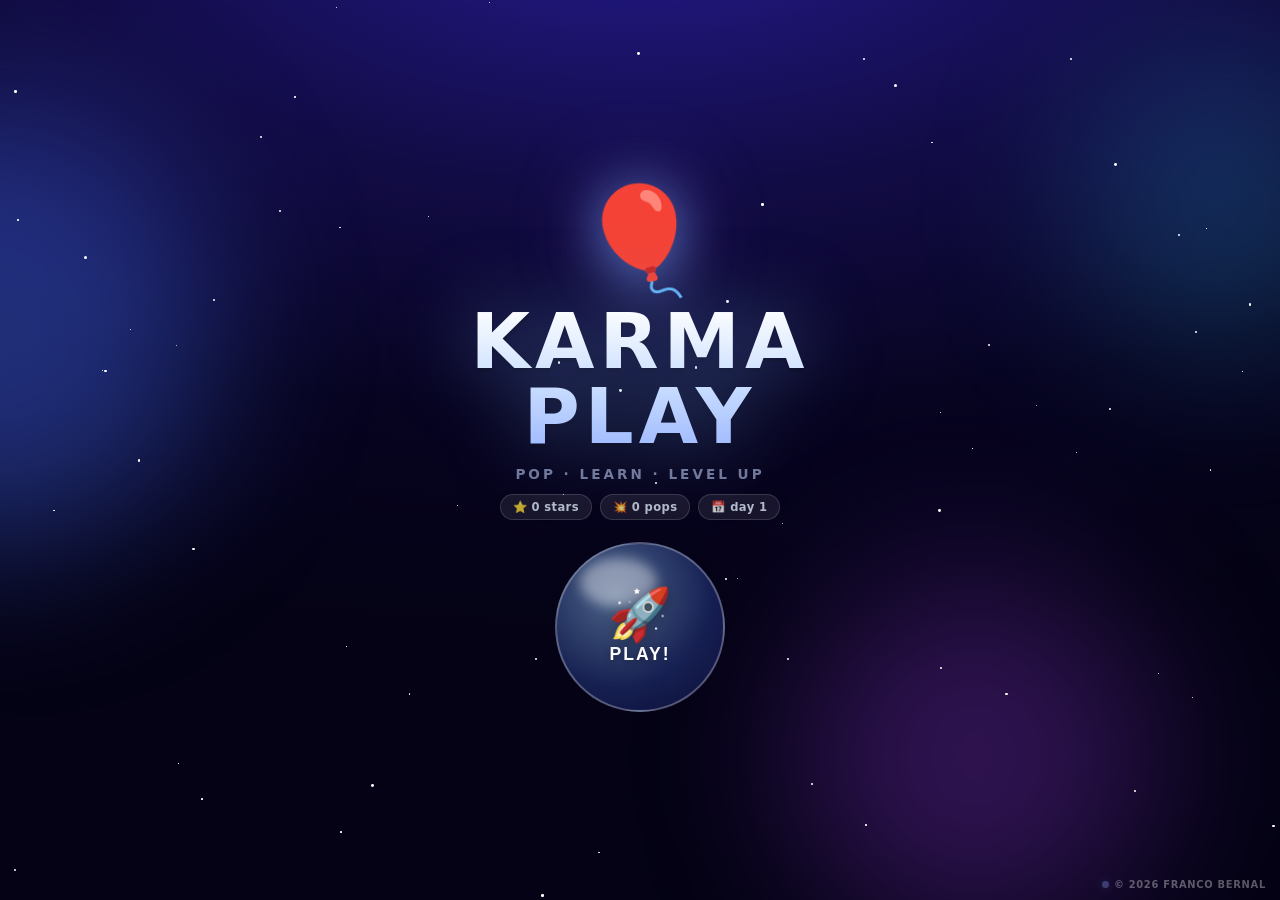
==== index.html @ f566ecc6 "Drop frame-ancestors from the <meta> CSP Browsers ignore frame-ancestors when it arrives via a <meta" ====
<!DOCTYPE html>
<html lang="en">
<head>
<meta charset="UTF-8">
<meta name="viewport" content="width=device-width,initial-scale=1.0,user-scalable=no,viewport-fit=cover">
<title>Karma Play — Free Toddler Learning Game</title>
<meta name="description" content="Free offline balloon game for kids. Pop, learn letters and numbers, level up. No ads. No tracking. Works on phones and tablets.">
<meta name="theme-color" content="#07071a">
<meta name="apple-mobile-web-app-capable" content="yes">
<meta name="mobile-web-app-capable" content="yes">
<meta name="apple-mobile-web-app-status-bar-style" content="black-translucent">
<meta name="apple-mobile-web-app-title" content="Karma Play">
<meta name="application-name" content="Karma Play">
<meta name="robots" content="index,follow">
<meta name="referrer" content="no-referrer">
<meta http-equiv="Content-Security-Policy" content="default-src 'self'; script-src 'self' 'unsafe-inline'; style-src 'self' 'unsafe-inline'; img-src 'self' data:; media-src 'self'; connect-src 'self'; font-src 'self' data:; object-src 'none'; base-uri 'none'; form-action 'none'">
<meta property="og:type" content="website">
<meta property="og:url" content="https://francobernalca.github.io/karma-play/">
<meta property="og:title" content="Karma Play — Free Toddler Learning Game">
<meta property="og:description" content="Free offline balloon game for kids. Pop, learn, level up. No ads. No tracking.">
<meta property="og:image" content="https://francobernalca.github.io/karma-play/og-card.jpg">
<meta property="og:image:width" content="1200">
<meta property="og:image:height" content="630">
<meta property="og:image:alt" content="Karma Play — free offline toddler learning game">
<meta name="twitter:card" content="summary_large_image">
<meta name="twitter:title" content="Karma Play — Free Toddler Learning Game">
<meta name="twitter:description" content="Free offline balloon game for kids. Pop, learn, level up. No ads. No tracking.">
<meta name="twitter:image" content="https://francobernalca.github.io/karma-play/og-card.jpg">
<link rel="manifest" href="manifest.webmanifest">
<link rel="icon" href="icon.svg" type="image/svg+xml">
<link rel="apple-touch-icon" href="icon.svg">
<style>
*{margin:0;padding:0;box-sizing:border-box;
  -webkit-tap-highlight-color:transparent;
  touch-action:manipulation;
  user-select:none;-webkit-user-select:none}
html,body{
  width:100vw;height:100dvh;
  overflow:hidden;background:#07071a;
  font-family:system-ui,-apple-system,'Segoe UI',sans-serif;
  overscroll-behavior:none}
.scr{position:absolute;inset:0;display:flex;
  flex-direction:column;align-items:center;justify-content:center}
.scr.hide{display:none!important}

@keyframes auroraDrift{
  0%  {transform:translate3d(-6%,-4%,0) scale(1.05) rotate(0deg)}
  50% {transform:translate3d(6%,5%,0)   scale(1.18) rotate(8deg)}
  100%{transform:translate3d(-6%,-4%,0) scale(1.05) rotate(0deg)}}

/* WELCOME */
#sWelcome{
  background:radial-gradient(ellipse 120% 80% at 50% -10%,#241a8c 0%,#120c46 38%,#070421 70%,#040214 100%);
  gap:12px;padding:24px;overflow:hidden}
#wBg{position:absolute;inset:0;pointer-events:none;overflow:hidden;z-index:1}
.wStar{position:absolute;background:#fff;border-radius:50%;
  animation:stTwink ease-in-out infinite}
@keyframes stTwink{
  0%,100%{opacity:.06;transform:scale(1)}
  50%{opacity:1;transform:scale(1.6)}}
.wOrb{position:absolute;border-radius:50%;filter:blur(80px);
  mix-blend-mode:screen;
  animation:orbPulse ease-in-out infinite alternate,auroraDrift ease-in-out infinite}
@keyframes orbPulse{
  0%{opacity:.30;transform:scale(1)}
  100%{opacity:.58;transform:scale(1.22)}}
.wSpk{position:absolute;color:#fff;pointer-events:none;
  font-size:9px;opacity:0;animation:spkFloat linear infinite}
@keyframes spkFloat{
  0%{opacity:0;transform:translateY(20px) scale(.4)}
  12%{opacity:.9}88%{opacity:.5}
  100%{opacity:0;transform:translateY(-90px) scale(1)}}
#wIco{z-index:3;font-size:clamp(4rem,14vw,6.5rem);line-height:1;
  animation:icoBob 2.8s ease-in-out infinite;
  filter:drop-shadow(0 8px 26px rgba(120,180,255,.55))
         drop-shadow(0 0 40px rgba(150,120,255,.4))}
@keyframes icoBob{
  0%,100%{transform:translateY(0) rotate(-4deg)}
  50%{transform:translateY(-18px) rotate(4deg)}}
#wTitle{
  z-index:3;position:relative;
  font-size:clamp(2.6rem,11vw,4.8rem);
  font-weight:900;text-align:center;
  line-height:.98;letter-spacing:5px;
  background:linear-gradient(180deg,#ffffff 0%,#cfe2ff 48%,#9db8ff 100%);
  -webkit-background-clip:text;background-clip:text;
  -webkit-text-fill-color:transparent;color:#fff;
  filter:drop-shadow(0 0 38px rgba(120,180,255,.5))
         drop-shadow(0 4px 0 rgba(0,0,0,.25));
  animation:titleFloat 5s ease-in-out infinite}
@keyframes titleFloat{
  0%,100%{filter:drop-shadow(0 0 38px rgba(120,180,255,.5)) drop-shadow(0 4px 0 rgba(0,0,0,.25))}
  50%{filter:drop-shadow(0 0 72px rgba(150,200,255,.85)) drop-shadow(0 4px 0 rgba(0,0,0,.25))}}
#wTitle::after{
  content:'';position:absolute;inset:0;
  background:linear-gradient(105deg,transparent 38%,rgba(255,255,255,.55) 50%,transparent 62%);
  -webkit-background-clip:text;background-clip:text;
  -webkit-text-fill-color:transparent;
  mix-blend-mode:screen;
  animation:titleSweep 4.5s ease-in-out infinite;
  pointer-events:none}
@keyframes titleSweep{
  0%,72%{transform:translateX(-130%)}
  86%,100%{transform:translateX(130%)}}
#wSub{
  z-index:3;color:rgba(200,215,255,.55);
  font-size:clamp(.65rem,2.3vw,.85rem);
  font-weight:700;letter-spacing:3px;text-transform:uppercase}
#wMeta{
  z-index:3;display:flex;gap:8px;flex-wrap:wrap;justify-content:center;
  max-width:min(92vw,360px)}
.wChip{
  background:rgba(255,255,255,.08);border:1px solid rgba(255,255,255,.14);
  border-radius:999px;padding:5px 12px;
  font-size:clamp(.58rem,2vw,.72rem);font-weight:800;color:rgba(230,240,255,.75);
  letter-spacing:.4px}
#wPlay{
  z-index:3;margin-top:10px;position:relative;
  width:clamp(124px,33vw,170px);height:clamp(124px,33vw,170px);
  border-radius:50%;
  background:radial-gradient(circle at 36% 30%,rgba(150,200,255,.5),rgba(70,110,240,.28) 60%,rgba(40,60,180,.2));
  border:2.5px solid rgba(255,255,255,.28);
  backdrop-filter:blur(18px);-webkit-backdrop-filter:blur(18px);
  display:flex;flex-direction:column;
  align-items:center;justify-content:center;
  gap:4px;cursor:pointer;overflow:hidden;
  animation:playPulse 2.6s ease-in-out infinite;
  transition:transform .14s cubic-bezier(.34,1.56,.64,1)}
#wPlay::before{
  content:'';position:absolute;top:8%;left:14%;
  width:46%;height:30%;border-radius:50%;
  background:rgba(255,255,255,.4);filter:blur(6px);
  pointer-events:none}
#wPlay:active{transform:scale(.84)}
@keyframes playPulse{
  0%,100%{box-shadow:0 10px 40px rgba(80,130,255,.3),
                     0 0 0 0 rgba(120,170,255,.45),
                     inset 0 -8px 22px rgba(20,40,120,.4)}
  50%{box-shadow:0 14px 54px rgba(100,150,255,.5),
                 0 0 0 26px rgba(120,170,255,0),
                 inset 0 -8px 22px rgba(20,40,120,.4)}}
.wPIco{font-size:clamp(2rem,7.5vw,3.2rem);line-height:1;
  filter:drop-shadow(0 3px 8px rgba(0,0,0,.3))}
.wPLbl{font-size:clamp(.82rem,3vw,1.1rem);font-weight:900;
  color:#fff;letter-spacing:2px;
  text-shadow:0 2px 6px rgba(0,0,0,.35)}
.kvgMark{
  position:absolute;
  bottom:max(10px,env(safe-area-inset-bottom,10px));
  right:14px;z-index:10;
  display:flex;align-items:center;gap:5px;opacity:.34;
  pointer-events:none}
.kvgMark .dot{
  width:7px;height:7px;border-radius:50%;
  background:linear-gradient(135deg,#6ab8ff,#a78bfa);
  box-shadow:0 0 8px rgba(120,160,255,.6);
  flex-shrink:0}
.kvgMark .txt{
  font-size:clamp(.48rem,1.4vw,.62rem);font-weight:700;
  color:#fff;letter-spacing:.7px;text-transform:uppercase}

/* THEMES — equal premium world portals */
#sThemes{
  background:radial-gradient(ellipse 120% 90% at 50% 12%,#341463 0%,#180a3e 46%,#0a0524 74%,#05030f 100%);
  gap:12px;padding:14px 16px 18px;
  padding-top:max(14px,env(safe-area-inset-top,14px));
  padding-bottom:max(18px,env(safe-area-inset-bottom,18px));
  z-index:90;overflow:hidden;justify-content:flex-start}
#sThemes::before{
  content:'';position:absolute;inset:-20%;z-index:0;
  background:
    radial-gradient(circle at 22% 28%,rgba(170,90,255,.22),transparent 42%),
    radial-gradient(circle at 78% 72%,rgba(80,160,255,.18),transparent 46%);
  animation:auroraDrift 14s ease-in-out infinite;
  pointer-events:none}
#tHdr{
  z-index:2;margin-top:4px;
  font-size:clamp(1.1rem,4.4vw,1.65rem);font-weight:900;
  color:#fff;letter-spacing:.5px;
  text-shadow:0 0 30px rgba(200,150,255,.6),0 2px 0 rgba(0,0,0,.3)}
#tSub{
  z-index:2;font-size:clamp(.6rem,2vw,.76rem);font-weight:700;
  color:rgba(220,210,255,.55);letter-spacing:.5px;margin-top:-4px;margin-bottom:2px}
#tGrid{
  z-index:2;
  display:grid;grid-template-columns:1fr 1fr;
  gap:11px;width:min(100%,400px);
  flex:0 0 auto}
.tCard{
  border:none;border-radius:22px;cursor:pointer;
  display:flex;flex-direction:column;
  align-items:stretch;justify-content:stretch;
  padding:0;min-height:clamp(124px,30vw,152px);height:100%;
  position:relative;overflow:hidden;
  box-shadow:0 8px 0 rgba(0,0,0,.30),
             0 16px 32px rgba(0,0,0,.38),
             inset 0 1px 0 rgba(255,255,255,.28);
  transition:transform .14s cubic-bezier(.34,1.56,.64,1)}
.tCard::after{
  content:'';position:absolute;top:0;left:0;right:0;height:42%;
  background:linear-gradient(180deg,rgba(255,255,255,.30),rgba(255,255,255,0));
  border-radius:inherit;pointer-events:none;z-index:3}
.tCard::before{
  content:'';position:absolute;inset:0;border-radius:inherit;
  box-shadow:inset 0 -16px 28px rgba(0,0,0,.32);
  pointer-events:none;z-index:3}
.tCard:active{
  transform:translateY(7px) scale(.94);
  box-shadow:0 2px 0 rgba(0,0,0,.30),inset 0 1px 0 rgba(255,255,255,.25)}
.tScene{
  position:relative;flex:1 1 auto;min-height:78px;
  display:flex;align-items:center;justify-content:center;
  overflow:hidden;z-index:1}
.tSky{position:absolute;inset:0;pointer-events:none}
.tGround{
  position:absolute;left:-8%;right:-8%;bottom:-2%;height:38%;
  border-radius:50% 50% 0 0 / 28% 28% 0 0;
  opacity:.55;pointer-events:none;z-index:1}
.tHero{
  position:relative;z-index:2;line-height:1;
  font-size:clamp(2.55rem,9.5vw,3.35rem);
  filter:drop-shadow(0 6px 10px rgba(0,0,0,.4));
  animation:heroBob 2.8s ease-in-out infinite}
@keyframes heroBob{
  0%,100%{transform:translateY(0) scale(1)}
  50%{transform:translateY(-6px) scale(1.04)}}
.tDeco{
  position:absolute;z-index:1;line-height:1;pointer-events:none;
  filter:drop-shadow(0 2px 4px rgba(0,0,0,.25));
  opacity:.82}
.tDeco.d1{left:8%;bottom:18%;font-size:clamp(1rem,3.6vw,1.35rem);animation:decoFloat 3.2s ease-in-out infinite}
.tDeco.d2{right:10%;top:14%;font-size:clamp(.85rem,3vw,1.15rem);animation:decoFloat 3.8s ease-in-out infinite reverse}
.tDeco.d3{left:14%;top:16%;font-size:clamp(.75rem,2.6vw,1rem);opacity:.7;animation:decoFloat 4.2s ease-in-out infinite}
@keyframes decoFloat{
  0%,100%{transform:translateY(0)}
  50%{transform:translateY(-5px)}}
.tSpark{
  position:absolute;width:5px;height:5px;border-radius:50%;
  background:#fff;opacity:.55;z-index:1;pointer-events:none;
  box-shadow:0 0 8px rgba(255,255,255,.8);
  animation:spkTw 2.4s ease-in-out infinite}
@keyframes spkTw{0%,100%{opacity:.2;transform:scale(.7)}50%{opacity:.9;transform:scale(1.2)}}
.tMeta{
  position:relative;z-index:4;
  padding:7px 8px 11px;text-align:center;
  background:linear-gradient(180deg,rgba(0,0,0,0),rgba(0,0,0,.34) 40%,rgba(0,0,0,.46))}
.tLbl{display:block;font-size:clamp(.68rem,2.35vw,.86rem);font-weight:900;
  color:#fff;letter-spacing:.6px;
  text-transform:uppercase;text-shadow:0 2px 4px rgba(0,0,0,.45)}
.tTag{display:block;margin-top:2px;
  font-size:clamp(.52rem,1.7vw,.64rem);font-weight:700;
  color:rgba(255,255,255,.78);letter-spacing:.35px}
/* equal cards — no wide outlier */
.tCard[data-t=dino]    {background:linear-gradient(165deg,#7ed957 0%,#3fa84a 38%,#1B5E20 78%,#0d3012 100%)}
.tCard[data-t=dino] .tSky{background:radial-gradient(ellipse 90% 70% at 50% 20%,rgba(255,236,150,.35),transparent 60%)}
.tCard[data-t=dino] .tGround{background:linear-gradient(180deg,#5d4037,#2e7d32)}
.tCard[data-t=cars]    {background:linear-gradient(165deg,#ff7a6e 0%,#e53935 40%,#B71C1C 78%,#4a0808 100%)}
.tCard[data-t=cars] .tSky{background:radial-gradient(ellipse 90% 70% at 70% 10%,rgba(255,220,120,.3),transparent 55%)}
.tCard[data-t=cars] .tGround{background:linear-gradient(180deg,#455a64,#263238);height:30%;border-radius:0}
.tCard[data-t=ocean]   {background:linear-gradient(165deg,#5ef0ff 0%,#26c6da 36%,#00838F 72%,#01353a 100%)}
.tCard[data-t=ocean] .tSky{background:radial-gradient(ellipse 100% 80% at 40% 0%,rgba(180,245,255,.4),transparent 60%)}
.tCard[data-t=ocean] .tGround{background:linear-gradient(180deg,#26c6da,#006064);height:42%;opacity:.5}
.tCard[data-t=robot]   {background:linear-gradient(165deg,#64b5f6 0%,#1e88e5 40%,#0D47A1 78%,#041428 100%)}
.tCard[data-t=robot] .tSky{background:radial-gradient(ellipse 80% 60% at 60% 15%,rgba(120,220,255,.35),transparent 55%)}
.tCard[data-t=robot] .tGround{background:linear-gradient(180deg,#546e7a,#263238);height:28%;border-radius:0;opacity:.6}
.tCard[data-t=space]   {background:linear-gradient(165deg,#9fa8da 0%,#5c6bc0 38%,#1a237e 78%,#05051a 100%)}
.tCard[data-t=space] .tSky{background:radial-gradient(circle at 30% 30%,rgba(255,255,255,.2),transparent 40%),radial-gradient(circle at 75% 20%,rgba(180,140,255,.25),transparent 35%)}
.tCard[data-t=space] .tGround{background:radial-gradient(ellipse at 50% 0%,#5c6bc0,transparent 70%);height:45%;opacity:.35}
.tCard[data-t=fantasy] {background:linear-gradient(165deg,#e1bee7 0%,#ce93d8 32%,#8e24aa 70%,#4A148C 100%)}
.tCard[data-t=fantasy] .tSky{background:radial-gradient(ellipse 90% 70% at 50% 10%,rgba(255,200,255,.35),transparent 55%)}
.tCard[data-t=fantasy] .tGround{background:linear-gradient(180deg,#ab47bc,#4A148C);opacity:.45}
.btnBack{
  z-index:2;
  font-size:clamp(.7rem,2.5vw,.9rem);font-weight:800;
  background:rgba(255,255,255,.12);
  border:1.5px solid rgba(255,255,255,.22);
  color:#fff;padding:11px 30px;border-radius:50px;
  cursor:pointer;
  backdrop-filter:blur(10px);-webkit-backdrop-filter:blur(10px);
  box-shadow:0 4px 0 rgba(0,0,0,.22);
  transition:transform .12s cubic-bezier(.34,1.56,.64,1)}
.btnBack:active{transform:scale(.88)}
.rowBtns{z-index:2;display:flex;gap:10px;flex-wrap:wrap;justify-content:center;margin-top:4px}

/* GAME */
#sGame{z-index:80}
#gBg{position:absolute;inset:0;z-index:0;overflow:hidden;
  transition:background 1.2s;contain:strict}
#gBg::before{
  content:'';position:absolute;inset:-25%;z-index:0;
  background:
    radial-gradient(circle at 28% 22%,rgba(255,255,255,.10),transparent 40%),
    radial-gradient(circle at 74% 70%,rgba(255,255,255,.07),transparent 44%);
  animation:auroraDrift 18s ease-in-out infinite;
  pointer-events:none}
/* world horizon / floor personality */
#gBg::after{
  content:'';position:absolute;left:0;right:0;bottom:0;z-index:1;
  height:22%;pointer-events:none;opacity:.55}
#gBg.w-dino::after{background:linear-gradient(180deg,transparent,rgba(46,125,50,.45) 30%,rgba(27,94,32,.7));
  clip-path:ellipse(120% 100% at 50% 100%)}
#gBg.w-cars::after{background:linear-gradient(180deg,transparent 10%,rgba(55,65,70,.55) 40%,rgba(30,30,35,.8));
  height:18%;
  background-image:repeating-linear-gradient(90deg,transparent 0 28px,rgba(255,220,80,.35) 28px 34px,transparent 34px 62px),
    linear-gradient(180deg,transparent 20%,rgba(40,44,48,.75) 45%,rgba(20,22,26,.9))}
#gBg.w-ocean::after{background:linear-gradient(180deg,transparent,rgba(0,150,170,.35) 35%,rgba(0,80,100,.65));
  height:28%;clip-path:ellipse(130% 100% at 50% 100%)}
#gBg.w-robot::after{background:linear-gradient(180deg,transparent,rgba(30,80,160,.4) 40%,rgba(10,30,70,.7));
  height:16%}
#gBg.w-space::after{background:radial-gradient(ellipse 90% 80% at 50% 100%,rgba(90,100,180,.45),transparent 70%);
  height:30%}
#gBg.w-fantasy::after{background:linear-gradient(180deg,transparent,rgba(140,60,180,.4) 40%,rgba(70,20,120,.65));
  height:24%;clip-path:ellipse(120% 100% at 50% 100%)}
.bgP{position:absolute;pointer-events:none;
  animation:bgFloat linear infinite;opacity:0;
  filter:drop-shadow(0 2px 5px rgba(0,0,0,.25))}
@keyframes bgFloat{
  0%{opacity:0;transform:translateY(110vh) rotate(0deg)}
  6%{opacity:.34}88%{opacity:.22}
  100%{opacity:0;transform:translateY(-6vh) rotate(440deg)}}
body.q-low .wOrb,#sGame.q-low #gBg::before{filter:none!important;animation:none!important;opacity:.35}
body.q-low .bgP{opacity:.2;animation-duration:18s!important}
body.q-low .hBtn,body.q-low .hPill,body.q-low #wPlay,body.q-low .btnBack{
  backdrop-filter:none!important;-webkit-backdrop-filter:none!important}

#hud{
  position:absolute;top:0;left:0;right:0;z-index:30;
  pointer-events:none;
  padding:8px 11px;
  padding-top:max(10px,env(safe-area-inset-top,10px))}
.hRow{display:flex;justify-content:space-between;align-items:center}
.hL,.hR{display:flex;align-items:center;gap:6px;pointer-events:auto}
.hBtn{
  width:40px;height:40px;border-radius:50%;border:none;
  background:rgba(12,12,38,.5);
  backdrop-filter:blur(18px) saturate(140%);
  -webkit-backdrop-filter:blur(18px) saturate(140%);
  border:1px solid rgba(255,255,255,.16);
  color:#fff;font-size:.92rem;cursor:pointer;
  display:flex;align-items:center;justify-content:center;
  box-shadow:0 3px 14px rgba(0,0,0,.4),inset 0 1px 0 rgba(255,255,255,.2);
  transition:transform .12s cubic-bezier(.34,1.56,.64,1)}
.hBtn:active{transform:scale(.78)}
.hPill{
  background:rgba(12,12,38,.5);
  backdrop-filter:blur(18px) saturate(140%);
  -webkit-backdrop-filter:blur(18px) saturate(140%);
  border:1px solid rgba(255,255,255,.16);
  border-radius:16px;padding:5px 13px;
  font-size:clamp(.62rem,2.1vw,.8rem);font-weight:800;
  color:#fff;display:flex;align-items:center;gap:3px;
  box-shadow:0 3px 12px rgba(0,0,0,.3),inset 0 1px 0 rgba(255,255,255,.2);
  white-space:nowrap;
  transition:transform .18s cubic-bezier(.34,1.56,.64,1)}
.hPill.bump{animation:pillBump .4s cubic-bezier(.34,1.56,.64,1)}
@keyframes pillBump{0%{transform:scale(1)}40%{transform:scale(1.22)}100%{transform:scale(1)}}
.hPill.pStr{
  background:linear-gradient(135deg,rgba(255,200,0,.96),rgba(255,110,0,.96));
  border-color:rgba(255,230,150,.5);
  box-shadow:0 3px 16px rgba(255,140,0,.45),inset 0 1px 0 rgba(255,255,255,.35);
  display:none}
.hPill.pStr.on{display:flex}
.hPill.pCmb{
  background:linear-gradient(135deg,rgba(210,60,255,.96),rgba(120,80,250,.96));
  border-color:rgba(230,180,255,.5);
  box-shadow:0 3px 16px rgba(170,80,255,.45),inset 0 1px 0 rgba(255,255,255,.35);
  display:none}
.hPill.pCmb.on{display:flex}
.hLvRow{display:flex;align-items:center;justify-content:center;gap:8px;margin-top:7px}
.hLvTxt{
  font-size:clamp(.55rem,1.8vw,.72rem);font-weight:800;
  color:rgba(255,255,255,.95);
  text-shadow:0 1px 5px rgba(0,0,0,.7)}
.hLvBar{
  width:clamp(80px,22vw,138px);height:9px;
  background:rgba(0,0,0,.32);border-radius:5px;overflow:hidden;
  border:1px solid rgba(255,255,255,.14);
  box-shadow:inset 0 1px 3px rgba(0,0,0,.4)}
.hLvFill{
  height:100%;border-radius:5px;position:relative;
  background:linear-gradient(90deg,#FFD93D,#FF8A3D,#FF5252);
  box-shadow:0 0 10px rgba(255,160,60,.6);
  transition:width .45s cubic-bezier(.25,.46,.45,.94);width:0%}
.hLvFill::after{
  content:'';position:absolute;inset:0;border-radius:5px;
  background:linear-gradient(90deg,transparent,rgba(255,255,255,.55),transparent);
  background-size:60% 100%;background-repeat:no-repeat;
  animation:barShimmer 2.2s linear infinite}
@keyframes barShimmer{0%{background-position:-60% 0}100%{background-position:160% 0}}

#mission{
  margin:8px auto 0;max-width:min(92vw,340px);
  pointer-events:none;display:none;
  background:rgba(12,12,38,.48);
  border:1px solid rgba(255,255,255,.16);
  border-radius:18px;padding:7px 14px;
  text-align:center;
  box-shadow:0 4px 16px rgba(0,0,0,.28),inset 0 1px 0 rgba(255,255,255,.16);
  backdrop-filter:blur(14px);-webkit-backdrop-filter:blur(14px)}
#mission.on{display:block}
#mission .mIco{font-size:1.05rem;margin-right:4px}
#mission .mTxt{
  font-size:clamp(.68rem,2.3vw,.86rem);font-weight:900;color:#fff;
  text-shadow:0 1px 4px rgba(0,0,0,.5)}
#mission.find{
  background:linear-gradient(135deg,rgba(80,140,255,.55),rgba(140,80,255,.5));
  border-color:rgba(200,220,255,.4);
  animation:mPulse 1.4s ease-in-out infinite}
@keyframes mPulse{
  0%,100%{box-shadow:0 4px 16px rgba(100,140,255,.3)}
  50%{box-shadow:0 4px 28px rgba(150,180,255,.65)}}

#gc{position:absolute;inset:0;z-index:10;contain:layout style size}
.rip{
  position:absolute;z-index:11;
  width:48px;height:48px;border-radius:50%;
  border:2.5px solid rgba(255,255,255,.55);
  box-shadow:0 0 14px rgba(255,255,255,.4);
  pointer-events:none;
  animation:ripAnim .55s cubic-bezier(.16,1,.3,1) forwards}
@keyframes ripAnim{
  0%{transform:translate(-50%,-50%) scale(.1);opacity:1}
  100%{transform:translate(-50%,-50%) scale(3.6);opacity:0}}
.bw{position:absolute;z-index:10;cursor:pointer;will-change:transform;touch-action:none}
.bw .bShell{transition:filter .2s,transform .12s;
  animation:balBreathe 3.4s ease-in-out infinite;
  transform-origin:50% 88%}
@keyframes balBreathe{
  0%,100%{transform:rotate(-2.2deg) scale(1,1)}
  50%{transform:rotate(2.2deg) scale(1.025,.985)}}
.bw.popped{animation:popAnim .32s cubic-bezier(.34,1.56,.64,1) forwards;pointer-events:none}
.bw.popped .bShell{animation:none}
@keyframes popAnim{
  0%{transform:scale(1);opacity:1}
  18%{transform:scale(1.55)}
  100%{transform:scale(0);opacity:0}}
.bw.gold .bShell{filter:drop-shadow(0 0 20px rgba(255,215,0,.95))}
.bw.power .bShell{filter:drop-shadow(0 0 18px rgba(120,220,255,.9))}
.bw.target .bShell{
  filter:drop-shadow(0 0 18px rgba(255,255,255,.95)) drop-shadow(0 0 8px rgba(120,200,255,.8));
  animation:targetPulse 1s ease-in-out infinite}
@keyframes targetPulse{
  0%,100%{transform:scale(1)}
  50%{transform:scale(1.08)}}
.bw.hint .bShell{
  animation:hintGlow 1s ease-in-out 2;
  filter:drop-shadow(0 0 22px rgba(255,255,255,.95))}
@keyframes hintGlow{
  0%,100%{transform:scale(1)}
  50%{transform:scale(1.14)}}
.bw.tut{z-index:40}
.bw.tut .bShell{animation:hintGlow 1.1s ease-in-out infinite;
  filter:drop-shadow(0 0 26px rgba(255,255,255,1))}
.tutTag{
  position:absolute;left:50%;bottom:-28px;transform:translateX(-50%);
  background:linear-gradient(135deg,#fff,#dfe8ff);
  color:#2a2a55;font-weight:900;font-size:.78rem;
  padding:5px 12px;border-radius:999px;white-space:nowrap;
  box-shadow:0 6px 18px rgba(0,0,0,.35);pointer-events:none}
.par{position:absolute;z-index:35;border-radius:3px;pointer-events:none;will-change:transform,opacity}
.lf{
  position:absolute;z-index:36;pointer-events:none;
  font-weight:900;color:#fff;
  text-shadow:0 2px 0 rgba(0,0,0,.3),0 0 16px rgba(255,220,120,.7);
  animation:lfAnim 1.3s cubic-bezier(.16,1,.3,1) forwards}
@keyframes lfAnim{
  0%{transform:translateY(0) scale(.35);opacity:0}
  8%{opacity:1;transform:translateY(-12px) scale(1.25)}
  50%{opacity:1;transform:translateY(-42px)}
  100%{opacity:0;transform:translateY(-94px)}}

#fbToast{
  position:absolute;top:36%;left:50%;
  transform:translate(-50%,-50%);
  z-index:55;pointer-events:none;display:none;text-align:center}
#fbToast.on{
  display:block;
  animation:toastAnim 1s cubic-bezier(.175,.885,.32,1.275) forwards}
@keyframes toastAnim{
  0%{transform:translate(-50%,-50%) scale(.08);opacity:0}
  12%{transform:translate(-50%,-50%) scale(1.3);opacity:1}
  55%{transform:translate(-50%,-50%) scale(1);opacity:1}
  100%{transform:translate(-50%,-65%) scale(.42);opacity:0}}
.fbIco{font-size:clamp(2.6rem,10vw,4rem);display:block;line-height:1;
  filter:drop-shadow(0 4px 12px rgba(0,0,0,.4))}
.fbTxt{
  font-size:clamp(1.1rem,4.2vw,1.9rem);font-weight:900;
  color:#fff;text-shadow:0 2px 0 rgba(0,0,0,.28),0 0 20px rgba(255,220,120,.6);
  display:block}

#lvBan{
  position:absolute;top:9%;left:50%;
  transform:translateX(-50%);
  z-index:56;pointer-events:none;
  display:none;white-space:nowrap;text-align:center}
#lvBan.on{
  display:block;
  animation:lvBanAnim 3.2s cubic-bezier(.175,.885,.32,1.275) forwards}
@keyframes lvBanAnim{
  0%{transform:translateX(-50%) scale(.2) translateY(40px);opacity:0}
  9%{transform:translateX(-50%) scale(1.1) translateY(0);opacity:1}
  74%{transform:translateX(-50%) scale(1) translateY(0);opacity:1}
  100%{transform:translateX(-50%) scale(.78) translateY(-35px);opacity:0}}
.lvBIn{
  background:linear-gradient(135deg,rgba(255,215,0,.98),rgba(255,120,0,.98));
  border-radius:28px;padding:13px 34px;
  border:1.5px solid rgba(255,235,160,.6);
  box-shadow:0 12px 46px rgba(255,140,0,.6),inset 0 1px 0 rgba(255,255,255,.4)}
.lvBT{
  font-size:clamp(1.1rem,4.2vw,1.9rem);font-weight:900;
  color:#fff;text-shadow:0 2px 0 rgba(0,0,0,.18)}
.lvBS{
  font-size:clamp(.58rem,2vw,.82rem);
  color:rgba(255,255,255,.96);font-weight:800;letter-spacing:.5px}

#fxSlow{
  position:absolute;inset:0;z-index:12;pointer-events:none;display:none;
  background:radial-gradient(circle at 50% 40%,rgba(120,220,255,.12),transparent 60%);
  box-shadow:inset 0 0 80px rgba(80,180,255,.18)}
#fxSlow.on{display:block}
#shakeRoot{position:absolute;inset:0}

#pauseOv{
  position:absolute;inset:0;z-index:85;
  display:none;align-items:center;justify-content:center;
  background:rgba(6,6,24,.66);backdrop-filter:blur(16px);
  -webkit-backdrop-filter:blur(16px)}
#pauseOv.show{display:flex}
.pCard{
  background:linear-gradient(180deg,#ffffff,#f1f4ff);
  border-radius:32px;
  padding:26px 34px;text-align:center;max-width:min(92vw,320px);
  box-shadow:0 18px 56px rgba(0,0,0,.4),inset 0 1px 0 rgba(255,255,255,.9);
  animation:pCardIn .34s cubic-bezier(.34,1.56,.64,1)}
@keyframes pCardIn{0%{transform:scale(.2);opacity:0}100%{transform:scale(1);opacity:1}}
.pTitle{font-size:1.22rem;font-weight:900;color:#3a3a5a;margin-bottom:10px}
.pHint{font-size:.72rem;font-weight:700;color:#7a7a9a;margin-bottom:16px;line-height:1.35}
.pBtns{display:flex;flex-direction:column;gap:10px;align-items:center}
.pBtn{
  width:180px;padding:13px 16px;border:none;border-radius:22px;
  font-size:.92rem;font-weight:900;cursor:pointer;color:#fff;
  box-shadow:0 6px 0 rgba(0,0,0,.16),inset 0 1px 0 rgba(255,255,255,.35);
  display:flex;align-items:center;justify-content:center;gap:7px;
  transition:transform .1s}
.pBtn:active{transform:translateY(6px);box-shadow:0 1px 0 rgba(0,0,0,.16)}
.pResume{background:linear-gradient(135deg,#6fd47a,#388E3C)}
.pHome{background:linear-gradient(135deg,#56b0f7,#1565C0)}
.pToggle{background:linear-gradient(135deg,#a78bfa,#6d28d9)}

#kvgGame{
  position:absolute;
  bottom:max(10px,env(safe-area-inset-bottom,10px));
  left:13px;z-index:40;
  display:flex;align-items:center;gap:5px;
  opacity:.26;pointer-events:none}

@media(max-height:560px){
  #wTitle{font-size:2rem}
  #wPlay{width:92px;height:92px}
  .hBtn{width:34px;height:34px;font-size:.8rem}
  #wMeta{display:none}}
@media(prefers-reduced-motion:reduce){
  *,*::before,*::after{
    animation-duration:.001ms!important;
    animation-iteration-count:1!important;
    transition-duration:.001ms!important}
  .wOrb,#gBg::before,#sThemes::before,#wTitle,#wTitle::after,
  .hLvFill::after,.bgP,#mission.find{animation:none!important}
  .bgP{opacity:.25}
}

/* ═══════════════════════════════════════════════════
   INTRO VIDEO — autoplay muted, then main PLAY screen
═══════════════════════════════════════════════════ */
#sIntro{
  z-index:200;background:#03010f;
  overflow:hidden;pointer-events:none}
#introStage{
  position:absolute;inset:0;overflow:hidden;background:#03010f}
#introVid{
  position:absolute;inset:0;width:100%;height:100%;
  object-fit:cover;object-position:center;
  background:#03010f;
  opacity:0;
  transition:opacity .45s ease}
#introVid.on{opacity:1}
#introVid.out{opacity:0;transition:opacity .55s ease}
#introVeil{
  position:absolute;inset:0;z-index:2;pointer-events:none;
  background:
    radial-gradient(ellipse 90% 75% at 50% 45%,transparent 35%,rgba(3,1,15,.25) 75%,rgba(3,1,15,.55) 100%)}
#introFlash{
  position:absolute;inset:0;z-index:20;pointer-events:none;
  background:#03010f;
  opacity:0;transition:opacity .5s ease}
#introFlash.on{opacity:1}
#sIntro.leaving{pointer-events:none}
</style>
</head>
<body>

<!-- INTRO: silent video, then main welcome/PLAY -->
<div class="scr" id="sIntro" aria-hidden="true">
  <div id="introStage">
    <video id="introVid"
      muted defaultMuted
      playsinline webkit-playsinline
      autoplay
      preload="auto"
      disablePictureInPicture
      controlslist="nodownload noplaybackrate noremoteplayback">
      <source src="intro.mp4" type="video/mp4">
    </video>
    <div id="introVeil"></div>
  </div>
  <div id="introFlash"></div>
</div>

<!-- WELCOME -->
<div class="scr hide" id="sWelcome">
  <div id="wBg"></div>
  <div id="wIco">🎈</div>
  <div id="wTitle">KARMA<br>PLAY</div>
  <div id="wSub">Pop · Learn · Level Up</div>
  <div id="wMeta">
    <span class="wChip" id="wStars">⭐ 0 stars</span>
    <span class="wChip" id="wPops">💥 0 pops</span>
    <span class="wChip" id="wDay">📅 day 1</span>
  </div>
  <button id="wPlay" type="button" aria-label="Play">
    <span class="wPIco">🚀</span>
    <span class="wPLbl">PLAY!</span>
  </button>
  <div class="kvgMark">
    <div class="dot"></div>
    <span class="txt">© 2026 Franco Bernal</span>
  </div>
</div>

<!-- THEMES -->
<div class="scr hide" id="sThemes">
  <div id="tHdr">Choose Your World!</div>
  <div id="tSub">Pick a portal · Pop · Learn · Level up</div>
  <div id="tGrid">
    <button class="tCard" data-t="dino" type="button">
      <div class="tScene" aria-hidden="true">
        <div class="tSky"></div><div class="tGround"></div>
        <span class="tDeco d3">🌿</span><span class="tDeco d2">🌋</span><span class="tDeco d1">🌴</span>
        <span class="tSpark" style="left:22%;top:28%"></span>
        <span class="tHero">🦖</span>
      </div>
      <div class="tMeta"><span class="tLbl">Dino World</span><span class="tTag">Roar · Count · Explore</span></div>
    </button>
    <button class="tCard" data-t="cars" type="button">
      <div class="tScene" aria-hidden="true">
        <div class="tSky"></div><div class="tGround"></div>
        <span class="tDeco d3">🏁</span><span class="tDeco d2">⚡</span><span class="tDeco d1">🔧</span>
        <span class="tSpark" style="left:70%;top:24%"></span>
        <span class="tHero">🏎️</span>
      </div>
      <div class="tMeta"><span class="tLbl">Car World</span><span class="tTag">Speed · Colors · Zoom</span></div>
    </button>
    <button class="tCard" data-t="ocean" type="button">
      <div class="tScene" aria-hidden="true">
        <div class="tSky"></div><div class="tGround"></div>
        <span class="tDeco d3">🐚</span><span class="tDeco d2">⭐</span><span class="tDeco d1">🐠</span>
        <span class="tSpark" style="left:30%;top:20%"></span>
        <span class="tHero">🐳</span>
      </div>
      <div class="tMeta"><span class="tLbl">Ocean</span><span class="tTag">Swim · Letters · Bubbles</span></div>
    </button>
    <button class="tCard" data-t="robot" type="button">
      <div class="tScene" aria-hidden="true">
        <div class="tSky"></div><div class="tGround"></div>
        <span class="tDeco d3">⚙️</span><span class="tDeco d2">💡</span><span class="tDeco d1">📡</span>
        <span class="tSpark" style="left:62%;top:30%"></span>
        <span class="tHero">🤖</span>
      </div>
      <div class="tMeta"><span class="tLbl">Robot</span><span class="tTag">Beep · Shapes · Build</span></div>
    </button>
    <button class="tCard" data-t="space" type="button">
      <div class="tScene" aria-hidden="true">
        <div class="tSky"></div><div class="tGround"></div>
        <span class="tDeco d3">🪐</span><span class="tDeco d2">⭐</span><span class="tDeco d1">☄️</span>
        <span class="tSpark" style="left:18%;top:36%"></span>
        <span class="tSpark" style="left:78%;top:18%;animation-delay:.6s"></span>
        <span class="tHero">🚀</span>
      </div>
      <div class="tMeta"><span class="tLbl">Space</span><span class="tTag">Blast · Numbers · Stars</span></div>
    </button>
    <button class="tCard" data-t="fantasy" type="button">
      <div class="tScene" aria-hidden="true">
        <div class="tSky"></div><div class="tGround"></div>
        <span class="tDeco d3">🏰</span><span class="tDeco d2">✨</span><span class="tDeco d1">🦋</span>
        <span class="tSpark" style="left:25%;top:22%"></span>
        <span class="tSpark" style="left:72%;top:32%;animation-delay:.4s"></span>
        <span class="tHero">🦄</span>
      </div>
      <div class="tMeta"><span class="tLbl">Fantasy</span><span class="tTag">Magic · Words · Wonder</span></div>
    </button>
  </div>
  <div class="rowBtns">
    <button class="btnBack" type="button" id="bThemesBack">← Back</button>
  </div>
  <div class="kvgMark"><div class="dot"></div><span class="txt">© 2026 Franco Bernal</span></div>
</div>

<!-- GAME -->
<div class="scr hide" id="sGame">
  <div id="shakeRoot">
    <div id="gBg"></div>
    <div id="fxSlow"></div>
    <div id="hud">
      <div class="hRow">
        <div class="hL">
          <button class="hBtn" id="pauseBtn" type="button" aria-label="Pause">⏸️</button>
          <button class="hBtn" id="homeBtn" type="button" aria-label="Home">🏠</button>
        </div>
        <div style="display:flex;align-items:center;gap:5px">
          <div class="hPill" id="scPill">⭐ <span id="scV">0</span></div>
          <div class="hPill pStr" id="strPill">🔥 <span id="strV">0</span></div>
          <div class="hPill pCmb" id="cmbPill">✨ <span id="cmbV">x2</span></div>
        </div>
        <div class="hR">
          <button class="hBtn" id="musBtn" type="button" aria-label="Music">🎵</button>
        </div>
      </div>
      <div class="hLvRow">
        <span class="hLvTxt" id="lvTxt">Level 1</span>
        <div class="hLvBar"><div class="hLvFill" id="lvFill"></div></div>
        <span class="hLvTxt" id="lvGoal"></span>
      </div>
      <div id="mission"><span class="mIco" id="mIco">🎯</span><span class="mTxt" id="mTxt">Pop balloons!</span></div>
    </div>
    <div id="gc"></div>
    <div id="fbToast">
      <span class="fbIco" id="fbIco">🎉</span>
      <span class="fbTxt" id="fbTxt">WOW!</span>
    </div>
    <div id="lvBan">
      <div class="lvBIn">
        <div class="lvBT" id="lvBT">⭐ Level 2!</div>
        <div class="lvBS" id="lvBS">AMAZING!</div>
      </div>
    </div>
    <div id="pauseOv">
      <div class="pCard">
        <div class="pTitle">⏸️ Paused</div>
        <div class="pHint" id="pStats">Take a breath. Progress is saved on this device only.</div>
        <div class="pBtns">
          <button class="pBtn pResume" id="pResumeBtn" type="button">▶️ Resume</button>
          <button class="pBtn pToggle" id="pSpeechBtn" type="button">🗣️ Voice: On</button>
          <button class="pBtn pHome" id="pHomeBtn" type="button">🏠 Home</button>
        </div>
      </div>
    </div>
    <div id="kvgGame" class="kvgMark"><div class="dot"></div><span class="txt">© 2026 Franco Bernal</span></div>
  </div>
</div>

<script>
'use strict';
/* ════════════════════════════════════════════════════
   KARMA PLAY · Level 2 — Product-ready free kids game
   © 2026 Franco Bernal · Proprietary. Free to play.
   No ads. No tracking. No network for gameplay.
   All progress stays on this device.
════════════════════════════════════════════════════ */
const VERSION = '2.2.3';
// Bump when re-rendering the neural voice pack so clients skip stale HTTP cache
const VOICE_PACK = 'jenny-happy1';
const STORE_KEY = 'kvg_os3';

// ── THEMES ─────────────────────────────────────────
const THEMES = {
  dino: {
    bg:'radial-gradient(ellipse 130% 90% at 50% 0%,#1B5E20 0%,#2E7D32 24%,#103a13 56%,#040d05 100%)',
    parts:['🦖','🦕','🌿','🥚','🦴','🌋','🐊','🌴'],
    cols:['#66BB6A','#A5D6A7','#FFD54F','#FF8A65','#81C784','#DCEDC8','#AED581'],
    acc:'#FFD54F', mood:[196,220,247,294,330,370,392,440,494], tempo:500
  },
  cars: {
    bg:'radial-gradient(ellipse 130% 90% at 50% 0%,#B71C1C 0%,#C62828 24%,#5a0d0d 56%,#160303 100%)',
    parts:['🚗','🏎️','🚕','🚙','⚡','🏁','🔧','🛣️'],
    cols:['#EF5350','#FF8A65','#FFD740','#64B5F6','#EF9A9A','#FFCC80','#FF7043'],
    acc:'#FFD740', mood:[220,247,294,330,392,440,494,523,587], tempo:420
  },
  ocean: {
    bg:'radial-gradient(ellipse 130% 90% at 50% 0%,#006064 0%,#00838F 24%,#013e49 56%,#021018 100%)',
    parts:['🐳','🐬','🐠','⭐','🦀','🐙','🐡','🌊','🐚'],
    cols:['#4DD0E1','#80DEEA','#26C6DA','#FFD54F','#FF8A65','#B2DFDB','#4DB6AC'],
    acc:'#80DEEA', mood:[262,294,330,392,440,494,523,587,659], tempo:560
  },
  robot: {
    bg:'radial-gradient(ellipse 130% 90% at 50% 0%,#0D47A1 0%,#1565C0 24%,#06163a 56%,#020510 100%)',
    parts:['🤖','⚙️','🔩','💡','🔋','📡','🛸','🔌'],
    cols:['#42A5F5','#4FC3F7','#80DEEA','#B0BEC5','#90CAF9','#E1F5FE','#29B6F6'],
    acc:'#80DEEA', mood:[174,196,220,261,294,330,392,440], tempo:390
  },
  fantasy: {
    bg:'radial-gradient(ellipse 130% 90% at 50% 0%,#4A148C 0%,#6A1B9A 24%,#2a0747 56%,#0a0118 100%)',
    parts:['🦄','🧚','🏰','🌟','🌙','✨','🦋','🌈','💫','🌸'],
    cols:['#CE93D8','#F48FB1','#B39DDB','#FFD740','#80DEEA','#FFCC80','#A78BFA'],
    acc:'#FFD740', mood:[261,294,330,349,392,440,523,587,659], tempo:510
  },
  space: {
    bg:'radial-gradient(ellipse 130% 90% at 50% 0%,#1a237e 0%,#283593 24%,#0d1238 56%,#02020c 100%)',
    parts:['🚀','🪐','⭐','🌙','👽','🛰️','☄️','🌌','✨'],
    cols:['#7986CB','#9FA8DA','#80DEEA','#FFD740','#F48FB1','#B39DDB','#64B5F6'],
    acc:'#80DEEA', mood:[196,233,262,311,349,392,466,523], tempo:470
  }
};

// ── EDUCATIONAL CONTENT ────────────────────────────
const ALPHA = 'ABCDEFGHIJKLMNOPQRSTUVWXYZ'.split('');
const NUMS  = ['1','2','3','4','5','6','7','8','9','10'];
const SHAPES = [
  {sym:'△', name:'triangle'}, {sym:'○', name:'circle'},
  {sym:'□', name:'square'}, {sym:'◇', name:'diamond'},
  {sym:'★', name:'star'}, {sym:'♥', name:'heart'}
];
const ANIMALS = ['🐶','🐱','🐰','🐻','🐼','🦁','🐯','🐮','🐷','🐵',
                 '🦊','🐸','🐧','🦆','🐴','🐔','🦒','🐘','🦓','🐨'];
const COLORS = [
  {name:'red', hex:'#EF5350'}, {name:'blue', hex:'#42A5F5'},
  {name:'green', hex:'#66BB6A'}, {name:'yellow', hex:'#FFB300'},
  {name:'purple', hex:'#AB47BC'}, {name:'orange', hex:'#FF7043'}
];
const SAY_MAP = {
  '△':'triangle','○':'circle','□':'square','◇':'diamond','★':'star','♥':'heart',
  '🐶':'dog','🐱':'cat','🐰':'bunny','🐻':'bear','🐼':'panda','🦁':'lion',
  '🐯':'tiger','🐮':'cow','🐷':'pig','🐵':'monkey','🦊':'fox','🐸':'frog',
  '🐧':'penguin','🦆':'duck','🐴':'horse','🐔':'chicken','🦒':'giraffe',
  '🐘':'elephant','🦓':'zebra','🐨':'koala'
};
const NUM_WORDS = {
  '1':'one','2':'two','3':'three','4':'four','5':'five',
  '6':'six','7':'seven','8':'eight','9':'nine','10':'ten'
};
const COLOR_MARK = '◆'; // color lesson balloons use this mark + color fill

function labelPool(lv) {
  // Mix letters / numbers / animals early; shapes + colors unlock for fun variety
  if (lv <= 2)  return [...ALPHA.slice(0,8), ...NUMS.slice(0,4), ...ANIMALS.slice(0,5)];
  if (lv <= 5)  return [...ALPHA.slice(0,14), ...NUMS.slice(0,7), ...ANIMALS.slice(0,10),
                        ...COLORS.map(c => COLOR_MARK + c.name)];
  if (lv <= 9)  return [...ALPHA, ...NUMS, ...ANIMALS.slice(0,16),
                        ...SHAPES.map(s=>s.sym), ...COLORS.map(c => COLOR_MARK + c.name)];
  if (lv <= 14) return [...ALPHA, ...NUMS, ...ANIMALS, ...SHAPES.map(s=>s.sym),
                        ...COLORS.map(c => COLOR_MARK + c.name)];
  return [...ALPHA, ...NUMS, ...ANIMALS, ...SHAPES.map(s=>s.sym),
          ...COLORS.map(c => COLOR_MARK + c.name),
          ...Array.from({length:8},(_,i)=>(lv+i).toString())];
}

function displayLabel(val) {
  if (val && val.startsWith(COLOR_MARK)) return '';
  return val;
}
function isColorLabel(val) { return !!(val && val.startsWith(COLOR_MARK)); }
function colorNameOf(val) { return isColorLabel(val) ? val.slice(COLOR_MARK.length) : ''; }

// ── STATE ──────────────────────────────────────────
let theme = 'dino';
let level = 1, score = 0, streak = 0, combo = 1, bestStreakRun = 0;
let lvPops = 0;
let balloons = [], raf = null, spTmr = null;
let paused = false, musicOn = true, speechOn = true;
let visits = 0, totalPops = 0, stars = 0, dayStreak = 1, tutorialDone = false;
let bestStreak = 0, lettersSeen = {}, lastPlayDate = '';
let parBudget = 0, gcTick = 0, onGameScreen = false;
let quality = 2; // 2 high, 1 med, 0 low
let slowUntil = 0, findTarget = null, findUntil = 0;
let mission = null, tutMode = false;
let lastSay = 0, lastFrame = 0, fpsEMA = 60, fpsSamples = 0;
let lastNumPop = 0, countChain = 0;
const PAR_MAX_BASE = 52;
const voiceBufs = new Map();   // decoded AudioBuffers (neural Jenny happy pack)
const voiceHtml = new Map();   // HTMLAudioElement fallback pool
let voiceSource = null;        // active BufferSourceNode
let activeVoiceEl = null;
let voiceBase = null;
let voiceReady = false;

// ── PERSISTENCE (device only) ──────────────────────
function save() {
  try {
    localStorage.setItem(STORE_KEY, JSON.stringify({
      v: VERSION, visits, totalPops, musicOn, speechOn, stars,
      dayStreak, tutorialDone, bestStreak, lettersSeen, lastPlayDate
    }));
  } catch (e) {}
}
function load() {
  try {
    const raw = localStorage.getItem(STORE_KEY) || localStorage.getItem('kvg_os2') || '{}';
    const d = JSON.parse(raw);
    visits = d.visits || 0;
    totalPops = d.totalPops || 0;
    musicOn = d.musicOn !== false;
    speechOn = d.speechOn !== false;
    stars = d.stars || 0;
    dayStreak = d.dayStreak || 1;
    tutorialDone = !!d.tutorialDone;
    bestStreak = d.bestStreak || 0;
    lettersSeen = d.lettersSeen || {};
    lastPlayDate = d.lastPlayDate || '';
  } catch (e) {}
}
function todayKey() {
  const d = new Date();
  return d.getFullYear() + '-' + (d.getMonth()+1) + '-' + d.getDate();
}
function touchDayStreak() {
  const t = todayKey();
  if (lastPlayDate === t) return;
  if (lastPlayDate) {
    const prev = new Date(lastPlayDate);
    const now = new Date(t);
    const diff = Math.round((now - prev) / 86400000);
    dayStreak = diff === 1 ? dayStreak + 1 : 1;
  } else dayStreak = 1;
  lastPlayDate = t;
  save();
}
load();
touchDayStreak();

function refreshWelcomeMeta() {
  const s = document.getElementById('wStars');
  const p = document.getElementById('wPops');
  const d = document.getElementById('wDay');
  if (s) s.textContent = '⭐ ' + stars + ' stars';
  if (p) p.textContent = '💥 ' + totalPops + ' pops';
  if (d) d.textContent = '📅 day ' + dayStreak;
}
refreshWelcomeMeta();

// ════════════════════════════════════════════════════
// ADAPTIVE QUALITY (low-end tablets first)
// ════════════════════════════════════════════════════
function applyQuality() {
  document.body.classList.toggle('q-low', quality === 0);
  document.getElementById('sGame').classList.toggle('q-low', quality === 0);
}
function parMax() {
  return quality === 0 ? 18 : quality === 1 ? 34 : PAR_MAX_BASE;
}
function sampleFps(dt) {
  if (dt <= 0 || dt > 0.2) return;
  const fps = 1 / dt;
  fpsEMA = fpsEMA * 0.9 + fps * 0.1;
  if (++fpsSamples % 90 === 0) {
    if (fpsEMA < 38 && quality > 0) { quality--; applyQuality(); }
    else if (fpsEMA > 55 && quality < 2) { quality++; applyQuality(); }
  }
}

// ════════════════════════════════════════════════════
// AUDIO ENGINE — layered, compressed, kid-safe
// ════════════════════════════════════════════════════
let ac = null, masterGain = null, musicBus = null, sfxBus = null;
let mTmr = null, mIdx = 3, mBeat = 0, noiseBuf = null;

function initAudio() {
  if (ac) { if (ac.state === 'suspended') ac.resume().catch(()=>{}); return; }
  try {
    ac = new (window.AudioContext || window.webkitAudioContext)();
    masterGain = ac.createGain(); masterGain.gain.value = 0.92;
    musicBus = ac.createGain(); musicBus.gain.value = 0.085;
    sfxBus = ac.createGain(); sfxBus.gain.value = 0.95;
    musicBus.connect(masterGain);
    sfxBus.connect(masterGain);
    if (ac.createDynamicsCompressor) {
      const comp = ac.createDynamicsCompressor();
      comp.threshold.value = -16; comp.knee.value = 22;
      comp.ratio.value = 3.2; comp.attack.value = 0.003; comp.release.value = 0.22;
      masterGain.connect(comp); comp.connect(ac.destination);
    } else masterGain.connect(ac.destination);
    // shared noise buffer for pops
    const len = Math.floor(ac.sampleRate * 0.08);
    noiseBuf = ac.createBuffer(1, len, ac.sampleRate);
    const data = noiseBuf.getChannelData(0);
    for (let i = 0; i < len; i++) data[i] = (Math.random()*2-1) * Math.pow(1-i/len, 2.4);
    if (ac.state === 'suspended') ac.resume().catch(()=>{});
  } catch (e) {}
}
function sfxOut() { return sfxBus || masterGain || (ac && ac.destination); }
function musOut() { return musicBus || masterGain || (ac && ac.destination); }

function tone(freq, vol, type, dur, when, pan, bus) {
  if (!ac) return;
  const out = bus || sfxOut(); if (!out) return;
  const t = when || ac.currentTime;
  try {
    const o = ac.createOscillator(), g = ac.createGain();
    const p = ac.createStereoPanner ? ac.createStereoPanner() : null;
    o.type = type || 'sine';
    o.frequency.setValueAtTime(freq, t);
    g.gain.setValueAtTime(Math.max(0.0001, vol), t);
    g.gain.exponentialRampToValueAtTime(0.001, t + dur);
    o.connect(g);
    if (p) { g.connect(p); p.pan.value = pan || 0; p.connect(out); }
    else g.connect(out);
    o.start(t); o.stop(t + dur + 0.03);
  } catch (e) {}
}

function noiseHit(vol, dur, freq, q, when, pan) {
  if (!ac || !noiseBuf) return;
  const out = sfxOut(); if (!out) return;
  const t = when || ac.currentTime;
  try {
    const src = ac.createBufferSource(); src.buffer = noiseBuf;
    const bp = ac.createBiquadFilter();
    bp.type = 'bandpass'; bp.frequency.value = freq || 1400; bp.Q.value = q || 0.9;
    const g = ac.createGain(); g.gain.value = vol;
    const p = ac.createStereoPanner ? ac.createStereoPanner() : null;
    src.connect(bp); bp.connect(g);
    if (p) { g.connect(p); p.pan.value = pan || 0; p.connect(out); }
    else g.connect(out);
    src.start(t); src.stop(t + (dur || 0.05) + 0.02);
  } catch (e) {}
}

function sfxPop(x, power) {
  if (!ac) return;
  const pan = x != null ? ((x / window.innerWidth) - 0.5) * 0.85 : 0;
  const base = 140 + Math.random() * 100;
  const t = ac.currentTime;
  noiseHit(power ? 0.18 : 0.13, 0.05, power ? 1800 : 1350, 0.85, t, pan);
  tone(base * 2.5, 0.18, 'sine', 0.13, t, pan);
  try {
    const o = ac.createOscillator(), g = ac.createGain();
    const p = ac.createStereoPanner ? ac.createStereoPanner() : null;
    o.type = 'triangle';
    o.frequency.setValueAtTime(base * 3.1, t);
    o.frequency.exponentialRampToValueAtTime(base * 0.85, t + 0.14);
    g.gain.setValueAtTime(0.12, t);
    g.gain.exponentialRampToValueAtTime(0.001, t + 0.16);
    o.connect(g);
    if (p) { g.connect(p); p.pan.value = pan; p.connect(sfxOut()); }
    else g.connect(sfxOut());
    o.start(t); o.stop(t + 0.18);
  } catch (e) {}
  tone(base * 4.2, 0.04, 'sine', 0.06, t + 0.01, pan);
}

function sfxGold() {
  if (!ac) return;
  const n = ac.currentTime;
  [523,659,784,1047,1319].forEach((f,i)=> tone(f, 0.11, 'sine', 0.24, n + i*0.042));
  [1568,2093].forEach((f,i)=> tone(f, 0.05, 'triangle', 0.42, n + 0.06 + i*0.04));
  noiseHit(0.08, 0.06, 2400, 1.2, n, 0);
}

function sfxLvUp() {
  if (!ac) return;
  const n = ac.currentTime;
  [523,587,659,784,1047,1319].forEach((f,i)=> tone(f, 0.12, 'triangle', 0.26, n + i*0.08));
  [523,659,1047].forEach(f => tone(f, 0.07, 'sine', 0.55, n + 0.52));
  noiseHit(0.1, 0.08, 2000, 0.7, n + 0.1, 0);
}

function sfxStreak() {
  if (!ac) return;
  const n = ac.currentTime;
  [440,554,659,880,1108].forEach((f,i)=> tone(f, 0.09, 'sine', 0.18, n + i*0.05));
}

function sfxCombo() {
  if (!ac) return;
  const n = ac.currentTime;
  tone(330, 0.1, 'sawtooth', 0.12, n);
  tone(415, 0.08, 'sawtooth', 0.12, n + 0.012);
  tone(494, 0.09, 'triangle', 0.2, n + 0.02);
}

function sfxClick() {
  if (!ac) return;
  tone(523, 0.055, 'sine', 0.055);
  tone(784, 0.07, 'sine', 0.07, ac.currentTime + 0.06);
}

function sfxPower() {
  if (!ac) return;
  const n = ac.currentTime;
  [392,523,659,880].forEach((f,i)=> tone(f, 0.1, 'triangle', 0.2, n + i*0.05));
  noiseHit(0.12, 0.07, 900, 0.6, n, 0);
}

function sfxMission() {
  if (!ac) return;
  const n = ac.currentTime;
  [659,784,988,1318].forEach((f,i)=> tone(f, 0.1, 'sine', 0.2, n + i*0.055));
}

function startMusic() {
  if (mTmr) return;
  initAudio(); if (!ac || !musOut()) return;
  const scale = (THEMES[theme] || THEMES.dino).mood;
  const tempo = (THEMES[theme] || THEMES.dino).tempo;
  function intensity() {
    // swell with streak/combo without getting loud
    return Math.min(0.16, 0.07 + Math.min(streak, 20) * 0.003 + (combo-1)*0.012);
  }
  function beat() {
    if (!musicOn || !ac || !onGameScreen || paused) { mTmr = null; return; }
    const n = ac.currentTime;
    try { musicBus.gain.setTargetAtTime(intensity(), n, 0.08); } catch(e){}
    const step = [-2,-1,-1,0,0,0,1,1,2][Math.floor(Math.random()*9)];
    mIdx = Math.max(0, Math.min(scale.length-1, mIdx + step));
    try {
      // soft pad root every 8 beats
      if (mBeat % 8 === 0) {
        tone(scale[0] * 0.5, 0.09, 'sine', 0.55, n, 0, musOut());
        tone(scale[Math.min(scale.length-1, 2)], 0.04, 'triangle', 0.5, n, 0, musOut());
      }
      // lead
      const o = ac.createOscillator(), g = ac.createGain();
      o.connect(g); g.connect(musOut());
      o.type = 'triangle'; o.frequency.value = scale[mIdx];
      g.gain.setValueAtTime(0, n);
      g.gain.linearRampToValueAtTime(0.2, n + 0.018);
      g.gain.exponentialRampToValueAtTime(0.001, n + 0.32);
      o.start(n); o.stop(n + 0.34);
      // sparkle harmony
      if (mBeat % 3 === 0 && Math.random() > 0.35) {
        const hi = Math.min(scale.length-1, mIdx + 2 + Math.floor(Math.random()*2));
        tone(scale[hi], 0.05, 'sine', 0.22, n, 0, musOut());
      }
      // streak sparkles
      if (streak >= 8 && mBeat % 2 === 0) {
        tone(scale[Math.min(scale.length-1, mIdx+3)] * 2, 0.03, 'sine', 0.1, n + 0.04, 0, musOut());
      }
    } catch (e) {}
    mBeat++;
    const swing = tempo + (Math.random()*24 - 12) - Math.min(streak, 15) * 2;
    mTmr = setTimeout(beat, Math.max(280, swing));
  }
  beat();
}
function stopMusic() {
  if (mTmr) { clearTimeout(mTmr); mTmr = null; }
  if (musicBus && ac) {
    try { musicBus.gain.setTargetAtTime(0.001, ac.currentTime, 0.1); } catch(e){}
  }
}
function toggleMusic() {
  musicOn = !musicOn;
  document.getElementById('musBtn').textContent = musicOn ? '🎵' : '🔇';
  if (musicOn && onGameScreen && !paused) startMusic(); else stopMusic();
  save();
}

// ── Voice — pre-rendered Microsoft Jenny Online Natural (Edge neural, female)
// Happy kids energy (brighter + faster pack). Peer family of Race's Andrew. Never OS TTS.
function getVoiceBase() {
  if (voiceBase) return voiceBase;
  // Resolve game root correctly for:
  //   /karma-play/   /karma-play   /karma-play/index.html   file://.../index.html
  try {
    if (location.protocol === 'file:') {
      voiceBase = new URL('voice/', location.href).href;
    } else {
      let path = location.pathname || '/';
      if (path.endsWith('/index.html')) path = path.slice(0, -10);
      else if (!path.endsWith('/')) path = path + '/';
      voiceBase = location.origin + path + 'voice/';
    }
  } catch (e) {
    voiceBase = 'voice/';
  }
  return voiceBase;
}

function voiceUrl(key) {
  return getVoiceBase() + key + '.mp3?v=' + VOICE_PACK;
}

function voiceKeyFor(lbl) {
  if (!lbl || lbl === '⭐') return null;
  if (lbl === '🌈' || lbl === '❄️' || lbl === '💥') return null;
  if (/^[A-Z]$/.test(lbl)) return 'L' + lbl;
  if (/^\d+$/.test(lbl)) return 'N' + lbl;
  if (isColorLabel(lbl)) return 'C' + colorNameOf(lbl);
  if (SAY_MAP[lbl]) {
    const name = SAY_MAP[lbl];
    if (['triangle','circle','square','diamond','star','heart'].includes(name)) return 'S' + name;
    return 'A' + name;
  }
  return null;
}
function phraseKey(id) { return id ? 'P' + id : null; }

function stopVoice() {
  if (voiceSource) {
    try { voiceSource.stop(0); } catch (e) {}
    try { voiceSource.disconnect(); } catch (e) {}
    voiceSource = null;
  }
  if (activeVoiceEl) {
    try { activeVoiceEl.pause(); activeVoiceEl.currentTime = 0; } catch (e) {}
    activeVoiceEl = null;
  }
  // Kill any accidental browser TTS so kids never hear robotic Zira mid-clip
  try { if (window.speechSynthesis) window.speechSynthesis.cancel(); } catch (e) {}
}

function voiceOutNode() {
  // Prefer dedicated path through master (same unlock as SFX after user tap)
  return sfxBus || masterGain || (ac ? ac.destination : null);
}

function playDecodedBuffer(buf) {
  if (!ac || !buf) return false;
  const out = voiceOutNode();
  if (!out) return false;
  stopVoice();
  try {
    if (ac.state === 'suspended') ac.resume().catch(()=>{});
    const src = ac.createBufferSource();
    const g = ac.createGain();
    // Slightly hot so neural speech cuts through music without distortion
    g.gain.value = 1.15;
    src.buffer = buf;
    src.connect(g);
    g.connect(out);
    src.onended = () => { if (voiceSource === src) voiceSource = null; };
    src.start(0);
    voiceSource = src;
    return true;
  } catch (e) { return false; }
}

function loadVoiceBuffer(key) {
  if (voiceBufs.has(key)) return Promise.resolve(voiceBufs.get(key));
  initAudio();
  if (!ac) return Promise.reject(new Error('no-audio'));
  const url = voiceUrl(key);
  return fetch(url, { cache: 'default', credentials: 'same-origin' })
    .then(res => {
      if (!res.ok) throw new Error('voice-http-' + res.status);
      return res.arrayBuffer();
    })
    .then(ab => ac.decodeAudioData(ab.slice(0)))
    .then(buf => {
      voiceBufs.set(key, buf);
      return buf;
    });
}

function playVoiceHtml(key) {
  // Secondary path — absolute URL, no SW range issues for short clips
  try {
    let a = voiceHtml.get(key);
    if (!a) {
      a = new Audio();
      a.preload = 'auto';
      a.src = voiceUrl(key);
      a.setAttribute('playsinline', 'true');
      a.setAttribute('webkit-playsinline', 'true');
      voiceHtml.set(key, a);
    }
    stopVoice();
    a.volume = 1;
    try { a.currentTime = 0; } catch (e) {}
    activeVoiceEl = a;
    const p = a.play();
    if (p && p.catch) {
      p.catch(() => { if (activeVoiceEl === a) activeVoiceEl = null; });
    }
    return true;
  } catch (e) { return false; }
}

// Primary: Web Audio decode of Jenny neural MP3. Never falls back to robotic TTS.
function playVoiceFile(key) {
  if (!key || !speechOn) return false;
  initAudio();
  // Fast path if already decoded (normal after PLAY preload)
  if (voiceBufs.has(key)) {
    return playDecodedBuffer(voiceBufs.get(key));
  }
  // Load full MP3 → decode → play through AudioContext (reliable, no SW Range bugs)
  loadVoiceBuffer(key).then(buf => {
    if (speechOn) playDecodedBuffer(buf);
  }).catch(() => {
    // HTMLAudio only if decode/fetch fails — still Jenny file, never OS TTS
    playVoiceHtml(key);
  });
  return true;
}

function sayLabel(lbl) {
  if (!speechOn || !lbl || lbl === '⭐') return;
  const now = performance.now();
  if (now - lastSay < 200) return;
  lastSay = now;
  const key = voiceKeyFor(lbl);
  // Neural pack only. Silent if missing is better than robotic OS voices.
  if (key) playVoiceFile(key);
}

function sayPhrase(id) {
  if (!speechOn || !id) return;
  const now = performance.now();
  if (now - lastSay < 160) return;
  lastSay = now;
  const key = phraseKey(id);
  if (key) playVoiceFile(key);
}

function preloadVoiceCore() {
  initAudio();
  voiceReady = true;
  getVoiceBase();
  const core = [
    'LA','LB','LC','LD','LE','N1','N2','N3','N4','N5',
    'Adog','Acat','Abunny','Cred','Cblue','Cgreen',
    'Pwow','Pyay','Plevelup','Pgold','Pmission','Pfind','Ptapme','Pletsplay',
    'Pdino','Pcars','Pocean','Probot','Pspace','Pfantasy','Pamazing','Psuper','Pgreatjob'
  ];
  // Decode into memory after first user gesture (PLAY tap) so pops are instant + neural
  core.forEach(k => {
    loadVoiceBuffer(k).catch(() => {
      // Warm HTML element as backup
      try {
        if (!voiceHtml.has(k)) {
          const a = new Audio();
          a.preload = 'auto';
          a.src = voiceUrl(k);
          voiceHtml.set(k, a);
        }
      } catch (e) {}
    });
  });
}

function toggleSpeech() {
  speechOn = !speechOn;
  document.getElementById('pSpeechBtn').textContent = speechOn ? '🗣️ Voice: On' : '🗣️ Voice: Off';
  if (!speechOn) stopVoice();
  save();
  sfxClick();
  if (speechOn) sayPhrase('yay');
}

// ── Haptics ────────────────────────────────────────
function buzz(ms) {
  try { if (navigator.vibrate) navigator.vibrate(ms || 12); } catch(e){}
}

// ════════════════════════════════════════════════════
// SCREENS
// ════════════════════════════════════════════════════
const SCREENS = ['sIntro','sWelcome','sThemes','sGame'];
let introDone = false;
let introFinishing = false;

function showScr(id) {
  SCREENS.forEach(s => document.getElementById(s).classList.toggle('hide', s !== id));
  onGameScreen = (id === 'sGame');
}
function goWelcome() {
  cleanup();
  refreshWelcomeMeta();
  showScr('sWelcome');
}
function goThemes() {
  initAudio(); sfxClick(); buzz(8);
  preloadVoiceCore();
  visits++; touchDayStreak(); save();
  showScr('sThemes');
}

// ── Intro video: autoplay muted → main welcome. No gates, no skip, no sound.
function introMediaUrl() {
  try {
    if (location.protocol === 'file:') return 'intro.mp4';
    let path = location.pathname || '/';
    if (path.endsWith('/index.html')) path = path.slice(0, -10);
    else if (!path.endsWith('/')) path = path + '/';
    return location.origin + path + 'intro.mp4';
  } catch (e) { return 'intro.mp4'; }
}

function finishIntro() {
  if (introFinishing || introDone) return;
  introFinishing = true;
  const root = document.getElementById('sIntro');
  const vid = document.getElementById('introVid');
  const flash = document.getElementById('introFlash');
  if (root) root.classList.add('leaving');
  if (vid) {
    try { vid.pause(); } catch (e) {}
    vid.classList.add('out');
  }
  if (flash) flash.classList.add('on');

  setTimeout(() => {
    introDone = true;
    if (vid) {
      try { vid.removeAttribute('src'); vid.load(); } catch (e) {}
    }
    refreshWelcomeMeta();
    showScr('sWelcome');
    const w = document.getElementById('sWelcome');
    if (w) {
      w.style.opacity = '0';
      w.style.transition = 'opacity .55s ease';
      requestAnimationFrame(() => { w.style.opacity = '1'; });
      setTimeout(() => { w.style.transition = ''; w.style.opacity = ''; }, 650);
    }
  }, 480);
}

function runIntro() {
  if (introDone || introFinishing) return;
  const vid = document.getElementById('introVid');
  if (!vid) { finishIntro(); return; }

  // Reduced motion: go straight to main
  try {
    if (window.matchMedia && window.matchMedia('(prefers-reduced-motion: reduce)').matches) {
      finishIntro();
      return;
    }
  } catch (e) {}

  const src = introMediaUrl();
  if (!vid.getAttribute('data-src-set')) {
    vid.src = src;
    vid.setAttribute('data-src-set', '1');
  }
  vid.muted = true;
  vid.defaultMuted = true;
  vid.volume = 0;
  vid.playsInline = true;
  vid.setAttribute('muted', '');
  vid.setAttribute('playsinline', '');
  vid.setAttribute('webkit-playsinline', '');
  vid.classList.add('on');

  const failSafe = setTimeout(() => {
    if (!introDone) finishIntro();
  }, 9000);

  const done = () => {
    clearTimeout(failSafe);
    finishIntro();
  };
  vid.addEventListener('ended', done, { once: true });
  vid.addEventListener('error', done, { once: true });

  const tryPlay = () => {
    const p = vid.play();
    if (p && p.catch) {
      p.catch(() => {
        // Muted autoplay should work; if not, don't block the game
        done();
      });
    }
  };

  if (vid.readyState >= 2) tryPlay();
  else {
    vid.addEventListener('canplay', tryPlay, { once: true });
    try { vid.load(); } catch (e) {}
    tryPlay();
  }
}

// Welcome art
(function buildStars() {
  const c = document.getElementById('wBg'); if (!c) return;
  c.innerHTML = '';
  const nStars = quality === 0 ? 28 : 70;
  for (let i = 0; i < nStars; i++) {
    const s = document.createElement('div'); s.className = 'wStar';
    const sz = 0.6 + Math.random()*2.6;
    s.style.cssText = `width:${sz}px;height:${sz}px;left:${Math.random()*100}%;top:${Math.random()*100}%;animation-duration:${1.3+Math.random()*3.4}s;animation-delay:${Math.random()*5}s`;
    c.appendChild(s);
  }
  [
    ['rgba(70,110,255,.4)','-18%','12%','440px',4.2,16],
    ['rgba(170,70,255,.26)','62%','64%','360px',5.1,20],
    ['rgba(50,200,255,.2)','84%','6%','300px',3.5,13]
  ].forEach(([col,l,t,sz,dur,drift]) => {
    const o = document.createElement('div'); o.className = 'wOrb';
    o.style.cssText = `width:${sz};height:${sz};left:${l};top:${t};background:${col};animation-duration:${dur}s,${drift}s`;
    c.appendChild(o);
  });
  for (let i = 0; i < 12; i++) {
    const s = document.createElement('div'); s.className = 'wSpk';
    s.textContent = ['✦','✧','⋆','✨','·'][i%5];
    s.style.cssText = `left:${Math.random()*100}%;bottom:-20px;font-size:${7+Math.random()*9}px;animation-duration:${6+Math.random()*7}s;animation-delay:${Math.random()*8}s`;
    c.appendChild(s);
  }
})();

// ════════════════════════════════════════════════════
// LEVEL / MISSIONS
// ════════════════════════════════════════════════════
function lvCfg(lv) {
  const qMul = quality === 0 ? 0.72 : quality === 1 ? 0.88 : 1;
  return {
    need: Math.min(8 + lv * 3, 28),
    sMin: Math.min(1.0 + lv * 0.11, 2.7) * qMul,
    sMax: Math.min(1.8 + lv * 0.13, 3.6) * qMul,
    ms: Math.max(720 - lv * 24, 340),
    maxOn: Math.min(Math.floor((4 + lv * 0.7) * (quality === 0 ? 0.75 : 1)), quality === 0 ? 10 : 14),
    goldPct: Math.min(0.035 + lv * 0.006, 0.12),
    powerPct: Math.min(0.02 + lv * 0.004, 0.08)
  };
}

const MISSION_POOL = [
  {id:'pops', ico:'🎈', text: n => `Pop ${n} balloons!`, need:()=> 8 + Math.floor(Math.random()*5), match:()=>true},
  {id:'letters', ico:'🔤', text: n => `Pop ${n} letters!`, need:()=> 4 + Math.floor(Math.random()*3),
    match: v => /^[A-Z]$/.test(v)},
  {id:'numbers', ico:'🔢', text: n => `Pop ${n} numbers!`, need:()=> 3 + Math.floor(Math.random()*3),
    match: v => /^\d+$/.test(v)},
  {id:'animals', ico:'🐾', text: n => `Pop ${n} animals!`, need:()=> 3 + Math.floor(Math.random()*3),
    match: v => ANIMALS.includes(v)},
  {id:'colors', ico:'🎨', text: n => `Pop ${n} colors!`, need:()=> 3 + Math.floor(Math.random()*2),
    match: v => isColorLabel(v)},
  {id:'shapes', ico:'⬡', text: n => `Pop ${n} shapes!`, need:()=> 2 + Math.floor(Math.random()*2),
    match: v => SHAPES.some(s => s.sym === v)},
  {id:'gold', ico:'⭐', text: n => `Catch ${n} gold stars!`, need:()=> 1 + (Math.random()>.6?1:0),
    match: (v,b) => b && b.gold},
  {id:'streak', ico:'🔥', text: n => `Hit a ${n} streak!`, need:()=> 5 + Math.floor(Math.random()*4),
    match: null, special:'streak'}
];

function newMission() {
  let pool = MISSION_POOL;
  // Colors/shapes unlock after kids have seen them in the float
  if (level < 3) pool = MISSION_POOL.filter(m => m.id !== 'colors' && m.id !== 'shapes');
  const m = pick(pool);
  const need = m.need();
  mission = { id:m.id, ico:m.ico, need, got:0, match:m.match, special:m.special||null, text:m.text(need) };
  renderMission();
}
function renderMission() {
  const el = document.getElementById('mission');
  if (!mission) { el.classList.remove('on','find'); return; }
  el.classList.add('on');
  el.classList.toggle('find', !!findTarget);
  if (findTarget) {
    document.getElementById('mIco').textContent = '🔎';
    document.getElementById('mTxt').textContent = 'Find ' + findDisplay(findTarget) + '!';
  } else {
    document.getElementById('mIco').textContent = mission.ico;
    document.getElementById('mTxt').textContent = mission.text + '  ' + mission.got + '/' + mission.need;
  }
}
function missionHit(b) {
  if (!mission) return;
  if (mission.special === 'streak') {
    if (streak >= mission.need && mission.got < mission.need) {
      mission.got = mission.need;
      completeMission();
    }
    return;
  }
  if (mission.match && mission.match(b.val, b)) {
    mission.got++;
    renderMission();
    if (mission.got >= mission.need) completeMission();
  }
}
function completeMission() {
  sfxMission(); buzz(18);
  sayPhrase('mission');
  stars += 2; score += 3;
  document.getElementById('scV').textContent = score;
  bumpPill('scPill');
  showToast(mission.ico, 'Mission done! +2⭐');
  save();
  setTimeout(newMission, 900);
}

function findDisplay(t) {
  if (!t) return '';
  if (isColorLabel(t)) return colorNameOf(t);
  if (SAY_MAP[t]) return SAY_MAP[t];
  return t;
}

function maybeStartFind() {
  // gentle learn round: every 2–3 levels, short "find this" mode
  if (level % 2 !== 0) { findTarget = null; findUntil = 0; return; }
  const pool = labelPool(level).filter(x =>
    /^[A-Z]$/.test(x) || /^\d+$/.test(x) || ANIMALS.includes(x) ||
    SHAPES.some(s => s.sym === x) || isColorLabel(x)
  );
  findTarget = pick(pool);
  findUntil = performance.now() + 24000;
  renderMission();
  const shown = findDisplay(findTarget);
  showToast('🔎', 'Find ' + shown + '!');
  sayPhrase('find');
  setTimeout(() => sayLabel(findTarget), 420);
}
function endFindIfNeeded() {
  if (findTarget && performance.now() > findUntil) {
    findTarget = null;
    renderMission();
  }
}

// ════════════════════════════════════════════════════
// VISUAL BUILDERS
// ════════════════════════════════════════════════════
function buildBg(t) {
  const bg = document.getElementById('gBg');
  bg.innerHTML = '';
  bg.style.background = THEMES[t].bg;
  bg.className = 'w-' + t;
  const count = quality === 0 ? 8 : quality === 1 ? 14 : 22;
  for (let i = 0; i < count; i++) {
    const p = document.createElement('div'); p.className = 'bgP';
    const sz = 12 + Math.random()*24;
    p.style.cssText = `font-size:${sz}px;left:${Math.random()*95}%;animation-duration:${6+Math.random()*11}s;animation-delay:${Math.random()*10}s`;
    p.textContent = pick(THEMES[t].parts);
    bg.appendChild(p);
  }
}

function balloonSVG(col, w, gold, power) {
  const id = 'b' + Math.random().toString(36).slice(2,9);
  const fill = gold ? '#FFC400' : power ? '#7C4DFF' : col;
  return `<svg viewBox="0 0 100 132" width="${w}" height="${w*1.32}" style="display:block;overflow:visible" aria-hidden="true">
  <defs>
    <radialGradient id="bd${id}" cx="38%" cy="31%" r="70%">
      <stop offset="0%" stop-color="#ffffff" stop-opacity=".58"/>
      <stop offset="25%" stop-color="${fill}" stop-opacity=".5"/>
      <stop offset="66%" stop-color="${fill}" stop-opacity="1"/>
      <stop offset="100%" stop-color="${fill}" stop-opacity="1"/>
    </radialGradient>
    <radialGradient id="sh${id}" cx="64%" cy="74%" r="58%">
      <stop offset="0%" stop-color="#000000" stop-opacity=".20"/>
      <stop offset="100%" stop-color="#000000" stop-opacity="0"/>
    </radialGradient>
    <radialGradient id="bo${id}" cx="50%" cy="90%" r="42%">
      <stop offset="0%" stop-color="#ffffff" stop-opacity=".30"/>
      <stop offset="100%" stop-color="#ffffff" stop-opacity="0"/>
    </radialGradient>
    <radialGradient id="gl${id}" cx="34%" cy="27%" r="40%">
      <stop offset="0%" stop-color="#ffffff" stop-opacity=".85"/>
      <stop offset="100%" stop-color="#ffffff" stop-opacity="0"/>
    </radialGradient>
  </defs>
  <path d="M50 6 C75 6 88 27 88 54 C88 84 71 103 50 105 C29 103 12 84 12 54 C12 27 25 6 50 6 Z" fill="rgba(0,0,0,.14)" transform="translate(2.5,4)"/>
  <path d="M50 4 C76 4 90 26 90 54 C90 84 72 104 50 105 C28 104 10 84 10 54 C10 26 24 4 50 4 Z" fill="url(#bd${id})"/>
  <path d="M50 4 C76 4 90 26 90 54 C90 84 72 104 50 105 C28 104 10 84 10 54 C10 26 24 4 50 4 Z" fill="url(#sh${id})"/>
  <path d="M50 4 C76 4 90 26 90 54 C90 84 72 104 50 105 C28 104 10 84 10 54 C10 26 24 4 50 4 Z" fill="url(#bo${id})"/>
  <ellipse cx="36" cy="32" rx="21" ry="24" fill="url(#gl${id})"/>
  <ellipse cx="32" cy="25" rx="5.5" ry="8.5" fill="#fff" opacity=".92" transform="rotate(-18 32 25)"/>
  ${gold || power ? '<ellipse cx="62" cy="37" rx="5" ry="3" fill="#fff" opacity=".3"/>' : ''}
  <path d="M43 102 Q50 98 57 102 L53 111 Q50 113.5 47 111 Z" fill="${fill}"/>
  <ellipse cx="50" cy="110" rx="3.8" ry="3" fill="${fill}"/>
  <ellipse cx="48.5" cy="108.5" rx="1.3" ry="1" fill="#fff" opacity=".4"/>
  <path d="M50 113 q-6 8 -1.6 14.5 t -2.4 13" fill="none" stroke="${fill}" stroke-width="1.7" opacity=".5" stroke-linecap="round"/>
</svg>`;
}

// ════════════════════════════════════════════════════
// GAME FLOW
// ════════════════════════════════════════════════════
let idleTmr = null;

function startGame(t) {
  theme = t; initAudio(); sfxClick(); buzz(10);
  preloadVoiceCore();
  level=1; score=0; streak=0; combo=1; lvPops=0; bestStreakRun=0;
  balloons=[]; paused=false; parBudget=0; gcTick=0;
  slowUntil=0; findTarget=null; findUntil=0; lastFrame=0; fpsSamples=0; fpsEMA=60;
  lastNumPop=0; countChain=0;
  quality = 2; applyQuality();
  // world entrance — happy Jenny voice
  setTimeout(() => {
    if (playVoiceFile('P' + t)) return;
    sayPhrase('letsplay');
  }, 180);

  document.getElementById('scV').textContent = '0';
  document.getElementById('strV').textContent = '0';
  document.getElementById('cmbV').textContent = 'x2';
  document.getElementById('strPill').classList.remove('on');
  document.getElementById('cmbPill').classList.remove('on');
  document.getElementById('pauseBtn').textContent = '⏸️';
  document.getElementById('pauseOv').classList.remove('show');
  document.getElementById('lvBan').classList.remove('on');
  document.getElementById('fbToast').classList.remove('on');
  document.getElementById('fxSlow').classList.remove('on');
  document.getElementById('gc').innerHTML = '';
  document.getElementById('lvFill').style.width = '0%';
  document.getElementById('lvTxt').textContent = 'Level 1';
  document.getElementById('pSpeechBtn').textContent = speechOn ? '🗣️ Voice: On' : '🗣️ Voice: Off';
  updateGoal();
  updatePauseStats();

  buildBg(t);
  showScr('sGame');
  document.getElementById('musBtn').textContent = musicOn ? '🎵' : '🔇';
  if (musicOn) startMusic();

  if (!tutorialDone) {
    tutMode = true;
    mission = { id:'tut', ico:'👆', need:1, got:0, match:()=>true, text:'Tap the balloon!' };
    renderMission();
    setTimeout(spawnTutorialBalloon, 200);
    setTimeout(() => sayPhrase('tapme'), 500);
  } else {
    tutMode = false;
    newMission();
    launchBalloons();
  }
}

function spawnTutorialBalloon() {
  const gc = document.getElementById('gc'); if (!gc) return;
  const W = window.innerWidth, H = window.innerHeight;
  const sz = Math.max(72, Math.min(100, W * 0.24));
  const x = (W - sz) / 2;
  const el = document.createElement('div');
  el.className = 'bw tut';
  el.style.cssText = `left:${x}px;bottom:${H*0.28}px;width:${sz}px`;
  el.innerHTML = `<div class="bShell" style="position:relative;width:${sz}px;height:${sz*1.32}px;display:flex;align-items:center;justify-content:center">
    ${balloonSVG('#42A5F5', sz, false, false)}
    <div style="position:absolute;top:30%;left:50%;transform:translate(-50%,-50%);font-size:${sz*0.34}px;font-weight:900;color:#fff;text-shadow:0 1px 5px rgba(0,0,0,.5);pointer-events:none">A</div>
    <div class="tutTag">TAP ME!</div>
  </div>`;
  const b = {el,x,y:H*0.28,sp:0,wa:0,ws:0,wo:0,sz,alive:true,val:'A',col:'#42A5F5',t:0,gold:false,power:null,fixed:true};
  el.addEventListener('pointerdown', e => { e.preventDefault(); e.stopPropagation(); tapBalloon(b); }, {passive:false});
  gc.appendChild(el);
  balloons.push(b);
}

function launchBalloons() {
  if (raf) { cancelAnimationFrame(raf); raf = null; }
  clearInterval(spTmr); spTmr = null;
  clearTimeout(idleTmr);
  const cfg = lvCfg(level);
  for (let i = 0; i < 4; i++) setTimeout(spawnBalloon, i * 180);
  spTmr = setInterval(spawnBalloon, cfg.ms);
  lastFrame = 0;
  loop(performance.now());
  scheduleIdleHint();
}

function cleanup() {
  clearInterval(spTmr); spTmr = null;
  if (raf) { cancelAnimationFrame(raf); raf = null; }
  clearTimeout(idleTmr); idleTmr = null;
  stopMusic();
  stopVoice();
  const gc = document.getElementById('gc'); if (gc) gc.innerHTML = '';
  balloons = []; parBudget = 0; gcTick = 0; mission = null; findTarget = null; tutMode = false;
  document.getElementById('mission').classList.remove('on','find');
  document.getElementById('fxSlow').classList.remove('on');
  const bg = document.getElementById('gBg'); if (bg) bg.className = '';
}

function updatePauseStats() {
  document.getElementById('pStats').textContent =
    `Session ⭐ ${score} · Best fire 🔥 ${Math.max(bestStreakRun, bestStreak)} · Voice teaches letters. Saved on this device only.`;
}

function togglePause() {
  paused = !paused;
  document.getElementById('pauseOv').classList.toggle('show', paused);
  document.getElementById('pauseBtn').textContent = paused ? '▶️' : '⏸️';
  if (paused) {
    clearInterval(spTmr); spTmr = null;
    if (raf) { cancelAnimationFrame(raf); raf = null; }
    clearTimeout(idleTmr);
    stopMusic();
    updatePauseStats();
  } else {
    initAudio();
    if (!tutMode) {
      const cfg = lvCfg(level);
      spTmr = setInterval(spawnBalloon, cfg.ms);
    }
    lastFrame = 0;
    if (!raf) loop(performance.now());
    if (musicOn) startMusic();
    scheduleIdleHint();
  }
}

function scheduleIdleHint() {
  clearTimeout(idleTmr);
  idleTmr = setTimeout(() => {
    if (!paused && onGameScreen) {
      const alive = balloons.filter(b => b.alive);
      if (alive.length) {
        let target = alive[0];
        if (findTarget) {
          const hit = alive.find(b => b.val === findTarget);
          if (hit) target = hit;
          else target = alive.reduce((a,b)=> b.y > a.y ? b : a, alive[0]);
        } else target = alive.reduce((a,b)=> b.y > a.y ? b : a, alive[0]);
        target.el.classList.add('hint');
        setTimeout(() => target.el && target.el.classList.remove('hint'), 2000);
      }
    }
    if (onGameScreen) scheduleIdleHint();
  }, 7500);
}
function resetIdleTimer() { scheduleIdleHint(); }

// ════════════════════════════════════════════════════
// SPAWN
// ════════════════════════════════════════════════════
const BASE_COLS = [
  '#EF5350','#42A5F5','#66BB6A','#FFB300','#AB47BC',
  '#FF7043','#26C6DA','#EC407A','#26A69A','#78909C'
];
const POWERS = [
  {id:'rainbow', label:'🌈'},
  {id:'slow', label:'❄️'},
  {id:'mega', label:'💥'}
];

function spawnBalloon() {
  if (paused || !onGameScreen || tutMode) return;
  endFindIfNeeded();
  const gc = document.getElementById('gc'); if (!gc) return;
  const cfg = lvCfg(level);
  const aliveCount = balloons.reduce((n,b)=> b.alive ? n+1 : n, 0);
  if (aliveCount >= cfg.maxOn) return;

  const W = window.innerWidth;
  const sz = Math.max(58, Math.min(86, W * 0.19));
  const isGold = Math.random() < cfg.goldPct;
  let power = null;
  if (!isGold && Math.random() < cfg.powerPct) power = pick(POWERS);

  let label;
  if (isGold) label = '⭐';
  else if (power) label = power.label;
  else if (findTarget && Math.random() < 0.48) label = findTarget;
  else label = pick(labelPool(level));

  let col = isGold ? '#FFD700'
    : power ? '#7C4DFF'
    : Math.random() < 0.35 ? pick(THEMES[theme].cols) : pick(BASE_COLS);
  // Color-lesson balloons: fill matches the spoken color
  if (isColorLabel(label)) {
    const cn = colorNameOf(label);
    const cobj = COLORS.find(c => c.name === cn);
    if (cobj) col = cobj.hex;
  }

  let x, attempts = 0;
  const gap = sz * 1.1;
  do {
    x = 8 + Math.random() * (W - 16 - sz);
    attempts++;
  } while (attempts < 18 && balloons.some(b => b.alive && Math.abs(b.x - x) < gap && b.y < sz * 2));

  const sp = cfg.sMin + Math.random() * (cfg.sMax - cfg.sMin);
  const wa = 3 + Math.random() * 13;
  const ws = 0.12 + Math.random() * 0.44;
  const wo = Math.random() * Math.PI * 2;

  const el = document.createElement('div');
  el.className = 'bw' + (isGold ? ' gold' : '') + (power ? ' power' : '') + (findTarget && label === findTarget ? ' target' : '');
  el.style.cssText = `left:${x}px;bottom:-${sz*1.4}px;width:${sz}px`;

  const shown = displayLabel(label);
  const isColor = isColorLabel(label);
  const lbSz = sz * (!shown ? 0.22 : shown.length > 2 ? 0.19 : shown.length > 1 ? 0.27 : 0.37);
  const wobDelay = (-Math.random()*3.4).toFixed(2);
  const wobDur = (3.0 + Math.random()*1.4).toFixed(2);
  // Tiny world mascot on balloon for flavor (not clutter)
  const mascot = pick(THEMES[theme].parts.slice(0, 3));
  const face = isColor ? '●' : (shown || '');
  el.innerHTML = `
  <div class="bShell" style="position:relative;width:${sz}px;height:${sz*1.32}px;display:flex;align-items:center;justify-content:center;animation-delay:${wobDelay}s;animation-duration:${wobDur}s">
    ${balloonSVG(col, sz, isGold, !!power)}
    <div style="position:absolute;top:30%;left:50%;transform:translate(-50%,-50%);font-size:${lbSz}px;font-weight:900;color:#fff;text-shadow:0 1px 5px rgba(0,0,0,.5),0 0 2px rgba(0,0,0,.4);pointer-events:none;white-space:nowrap;line-height:1;text-align:center">${face}</div>
    <div style="position:absolute;bottom:2%;right:2%;font-size:${sz*0.16}px;opacity:.55;pointer-events:none;filter:drop-shadow(0 1px 2px rgba(0,0,0,.4))">${isGold||power?'':mascot}</div>
  </div>`;

  const b = {el,x,y:-sz*1.4,sp,wa,ws,wo,sz,alive:true,val:label,col,t:0,gold:isGold,power:power?power.id:null,fixed:false};
  el.addEventListener('pointerdown', e => {
    e.preventDefault(); e.stopPropagation();
    // squash feedback
    const shell = el.querySelector('.bShell');
    if (shell) shell.style.transform = 'scale(0.88,1.08)';
    tapBalloon(b);
  }, {passive:false});

  gc.appendChild(el);
  balloons.push(b);
}

// ════════════════════════════════════════════════════
// LOOP — delta time, adaptive
// ════════════════════════════════════════════════════
function loop(now) {
  if (paused || !onGameScreen) { raf = null; return; }
  if (!lastFrame) lastFrame = now;
  let dt = (now - lastFrame) / 1000;
  lastFrame = now;
  if (dt > 0.05) dt = 0.05; // clamp hitch
  sampleFps(dt);

  const H = window.innerHeight;
  const slow = performance.now() < slowUntil;
  document.getElementById('fxSlow').classList.toggle('on', slow);
  const mul = (slow ? 0.42 : 1);

  for (let i = 0; i < balloons.length; i++) {
    const b = balloons[i];
    if (!b.alive || b.fixed) continue;
    b.t += dt;
    b.y += b.sp * mul * (dt * 60);
    const wx = b.x + Math.sin(b.t * b.ws + b.wo) * b.wa;
    b.el.style.bottom = b.y + 'px';
    b.el.style.left = wx + 'px';
    if (b.y > H + 70) { b.alive = false; b.el.remove(); }
  }

  if (++gcTick >= 900) {
    balloons = balloons.filter(b => b.alive);
    gcTick = 0;
  }
  endFindIfNeeded();
  raf = requestAnimationFrame(loop);
}

document.addEventListener('pointerdown', e => {
  if (paused || !onGameScreen) return;
  if (e.target.closest && e.target.closest('.hBtn,.hPill,.pBtn,.btnBack')) return;
  if (quality === 0) return;
  const r = document.createElement('div'); r.className = 'rip';
  r.style.left = e.clientX + 'px'; r.style.top = e.clientY + 'px';
  const gc = document.getElementById('gc'); if (gc) gc.appendChild(r);
  setTimeout(() => r.remove(), 560);
}, {passive:true});

// ════════════════════════════════════════════════════
// TAP / REWARDS
// ════════════════════════════════════════════════════
function tapBalloon(b) {
  if (!b.alive || paused) return;
  b.alive = false;
  resetIdleTimer();
  if (b.power) popPower(b);
  else if (b.gold) popGold(b);
  else popNormal(b);
}

function bumpPill(id) {
  const el = document.getElementById(id);
  if (!el) return;
  el.classList.remove('bump'); void el.offsetWidth; el.classList.add('bump');
}

function markLetter(v) {
  if (/^[A-Z]$/.test(v) || /^\d+$/.test(v) || ANIMALS.includes(v) || isColorLabel(v) || SHAPES.some(s => s.sym === v)) {
    lettersSeen[v] = (lettersSeen[v] || 0) + 1;
  }
}

function afterPopCommon(b, pts) {
  streak++; totalPops++; stars += (b.gold || b.power) ? 1 : 0;
  if (streak > bestStreakRun) bestStreakRun = streak;
  if (bestStreakRun > bestStreak) bestStreak = bestStreakRun;
  const prevCombo = combo;
  combo = streak >= 12 ? 4 : streak >= 8 ? 3 : streak >= 4 ? 2 : 1;
  score += pts;
  lvPops++;
  markLetter(b.val);
  save();

  document.getElementById('scV').textContent = score;
  bumpPill('scPill');
  if (streak >= 3) {
    document.getElementById('strPill').classList.add('on');
    document.getElementById('strV').textContent = streak;
    bumpPill('strPill');
  }
  if (combo >= 2) {
    document.getElementById('cmbPill').classList.add('on');
    document.getElementById('cmbV').textContent = 'x' + combo;
    if (combo > prevCombo) { sfxCombo(); bumpPill('cmbPill'); }
  }

  if (findTarget && b.val === findTarget) {
    sfxStreak(); showToast('🎯', 'Found ' + findDisplay(findTarget) + '!');
    sayPhrase('greatjob');
    score += 2; document.getElementById('scV').textContent = score;
    stars += 1; save();
    findTarget = null; renderMission();
  }

  // Count chain: pop numbers in order (1 then 2 then 3...) for bonus joy
  if (/^\d+$/.test(b.val)) {
    const n = parseInt(b.val, 10);
    if (n === lastNumPop + 1 || (lastNumPop === 0 && n === 1)) {
      countChain++; lastNumPop = n;
      if (countChain >= 3) {
        score += 2; stars += 1;
        document.getElementById('scV').textContent = score;
        showToast('🔢', 'Counting! +' + countChain);
        sayPhrase('super');
        save();
      }
    } else {
      countChain = (n === 1) ? 1 : 0;
      lastNumPop = (n === 1) ? 1 : 0;
    }
  }

  missionHit(b);

  // tutorial exit
  if (tutMode) {
    tutorialDone = true; tutMode = false; save();
    showToast('🎉', 'You got it!');
    sayPhrase('yay');
    setTimeout(() => { newMission(); launchBalloons(); }, 500);
  }

  if ([5,10,15,20,30].includes(streak)) {
    sfxStreak(); buzz(16);
    const msgs = {5:['🔥','5 streak!'],10:['⚡','On fire!'],15:['💫','Amazing!'],20:['👑','Legendary!'],30:['💎','UNSTOPPABLE!']};
    showToast(msgs[streak][0], msgs[streak][1]);
    if (streak === 5) sayPhrase('wow');
    else if (streak === 10) sayPhrase('amazing');
    else if (streak >= 15) sayPhrase('super');
    if (streak >= 10) softShake();
  } else if (streak > 0 && streak % 5 === 0) {
    sfxStreak();
    showToast(pick(['🎉','🌟','💪','🔥','✨']), pick(['YAY!','WOW!','GREAT!','SUPER!','BOOM!']));
    sayPhrase(pick(['yay','wow','super']));
  }
}

function popNormal(b) {
  sfxPop(b.x, false); buzz(10);
  sayLabel(b.val);
  const pts = combo;
  afterPopCommon(b, pts);
  b.el.classList.add('popped');
  burst(b);
  floatLabel(b.val, b.el.getBoundingClientRect());
  setTimeout(() => { if (b.el && b.el.parentNode) b.el.remove(); }, 320);
  updateProg(); checkLevel();
}

function popGold(b) {
  sfxGold(); buzz(20);
  sayPhrase('gold');
  afterPopCommon(b, 5 + combo);
  b.el.classList.add('popped');
  burst(b); if (quality > 0) burst(b);
  setTimeout(() => { if (b.el && b.el.parentNode) b.el.remove(); }, 320);
  showToast('⭐', 'GOLD! +' + (5+combo));
  updateProg(); checkLevel();
}

function popPower(b) {
  sfxPower(); buzz(22);
  afterPopCommon(b, 4 + combo);
  b.el.classList.add('popped');
  burst(b);
  setTimeout(() => { if (b.el && b.el.parentNode) b.el.remove(); }, 320);

  if (b.power === 'slow') {
    slowUntil = performance.now() + 4500;
    showToast('❄️', 'Slow-mo!');
  } else if (b.power === 'mega') {
    showToast('💥', 'MEGA!');
    softShake();
    // pop nearest balloons for chain joy (no fail)
    const alive = balloons.filter(x => x.alive && x !== b);
    alive.sort((a,c) => Math.hypot(a.x-b.x, a.y-b.y) - Math.hypot(c.x-b.x, c.y-b.y));
    alive.slice(0, quality === 0 ? 2 : 4).forEach((nb, i) => {
      setTimeout(() => { if (nb.alive) { nb.power = null; nb.gold = false; tapBalloon(nb); } }, 70 + i*55);
    });
  } else if (b.power === 'rainbow') {
    showToast('🌈', 'Rainbow!');
    score += 3; stars += 1; document.getElementById('scV').textContent = score; save();
    bigBurst();
  }
  updateProg(); checkLevel();
}

function softShake() {
  if (quality === 0) return;
  const root = document.getElementById('shakeRoot');
  root.style.transition = 'transform .05s';
  root.style.transform = 'translate(3px,-2px)';
  setTimeout(() => { root.style.transform = 'translate(-2px,2px)'; }, 50);
  setTimeout(() => { root.style.transform = 'translate(0,0)'; }, 100);
}

function updateGoal() {
  document.getElementById('lvGoal').textContent = '/ ' + lvCfg(level).need;
}
function updateProg() {
  const pct = Math.min(100, (lvPops / lvCfg(level).need) * 100);
  document.getElementById('lvFill').style.width = pct + '%';
}

const CELEBS = [
  {e:'🦸',m:'SUPER HERO!'},{e:'🏆',m:'CHAMPION!'},
  {e:'💫',m:'SUPERSTAR!'},{e:'🚀',m:'BLAST OFF!'},
  {e:'⚡',m:'LIGHTNING!'},{e:'🔥',m:'ON FIRE!'},
  {e:'🌟',m:'ALL STAR!'},{e:'👑',m:'ROYALTY!'},
  {e:'🎯',m:'PERFECT!'},{e:'💎',m:'DIAMOND!'}
];

function checkLevel() {
  if (tutMode) return;
  if (lvPops < lvCfg(level).need) return;
  level++; lvPops = 0; streak = 0;
  document.getElementById('strPill').classList.remove('on');
  document.getElementById('cmbPill').classList.remove('on');
  document.getElementById('strV').textContent = '0';
  document.getElementById('cmbV').textContent = 'x2';
  combo = 1;

  sfxLvUp(); buzz(25);
  sayPhrase('levelup');
  stars += 3; save();
  lastNumPop = 0; countChain = 0;
  document.getElementById('lvTxt').textContent = 'Level ' + level;
  document.getElementById('lvFill').style.width = '0%';
  updateGoal();

  const cel = pick(CELEBS);
  document.getElementById('lvBT').textContent = `${cel.e} Level ${level}! ${'⭐'.repeat(Math.min(level,5))}`;
  document.getElementById('lvBS').textContent = cel.m + '  +3⭐';
  const ban = document.getElementById('lvBan');
  ban.classList.remove('on'); void ban.offsetHeight; ban.classList.add('on');
  setTimeout(() => ban.classList.remove('on'), 3200);

  bigBurst(); softShake();
  maybeStartFind();
  clearInterval(spTmr);
  spTmr = setInterval(spawnBalloon, lvCfg(level).ms);
}

// ════════════════════════════════════════════════════
// PARTICLES
// ════════════════════════════════════════════════════
function burst(b) {
  if (parBudget >= parMax()) return;
  const gc = document.getElementById('gc'); if (!gc) return;
  const rect = b.el.getBoundingClientRect();
  const cx = rect.left + rect.width / 2;
  const cy = rect.top + rect.height * 0.42;
  const PCOLS = ['#FF4757','#FFC312','#3742fa','#2ed573','#FF6B81','#8854d0','#FF6348','#FFD93D','#00E5FF','#FF80AB'];
  const n = Math.min(quality === 0 ? 5 : quality === 1 ? 8 : 12, parMax() - parBudget);

  for (let i = 0; i < n; i++) {
    const p = document.createElement('div'); p.className = 'par';
    const isCircle = Math.random() > 0.45;
    const psz = 4 + Math.random()*5;
    p.style.cssText = `left:${cx}px;top:${cy}px;width:${psz}px;height:${psz}px;background:${b.gold||b.power?THEMES[theme].acc:pick(PCOLS)};border-radius:${isCircle?'50%':'3px'};box-shadow:0 0 6px rgba(255,255,255,.4)`;
    gc.appendChild(p);
    parBudget++;
    const ang = (Math.PI*2/n)*i + Math.random()*0.6;
    const v = 40 + Math.random()*55;
    const vx = Math.cos(ang)*v, vy = Math.sin(ang)*v - 24;
    const st = performance.now();
    const dur = 280 + Math.random()*180;
    (function animate(now) {
      const t = (now - st) / dur;
      if (t >= 1) { p.remove(); parBudget = Math.max(0, parBudget-1); return; }
      p.style.left = (cx + vx*t) + 'px';
      p.style.top = (cy + vy*t + 200*t*t) + 'px';
      p.style.opacity = String(1 - t);
      p.style.transform = `rotate(${t*520}deg) scale(${1-t*0.7})`;
      requestAnimationFrame(animate);
    })(performance.now());
  }
}

function bigBurst() {
  const count = quality === 0 ? 3 : 7;
  for (let i = 0; i < count; i++) {
    setTimeout(() => {
      burst({
        el: { getBoundingClientRect: () => ({
          left: Math.random()*innerWidth, top: Math.random()*innerHeight*0.45, width:40, height:40
        })},
        gold: Math.random()>0.5, power: false
      });
    }, i * 70);
  }
}

function floatLabel(lbl, rect) {
  if (!lbl || lbl === '⭐' || lbl === '🌈' || lbl === '❄️' || lbl === '💥') return;
  const gc = document.getElementById('gc'); if (!gc) return;
  const el = document.createElement('div'); el.className = 'lf';
  const sz = Math.max(13, Math.min(28, rect.width * 0.34));
  el.style.cssText = `left:${rect.left+rect.width/2-10}px;top:${rect.top}px;font-size:${sz}px`;
  // Show spoken word for colors/animals so learning sticks
  let text = lbl;
  if (isColorLabel(lbl)) text = colorNameOf(lbl);
  else if (SAY_MAP[lbl]) text = SAY_MAP[lbl];
  else if (NUM_WORDS[lbl]) text = NUM_WORDS[lbl];
  el.textContent = text;
  gc.appendChild(el);
  setTimeout(() => el.remove(), 1320);
}

let toastTmr = null;
function showToast(ico, txt) {
  clearTimeout(toastTmr);
  const t = document.getElementById('fbToast');
  document.getElementById('fbIco').textContent = ico;
  document.getElementById('fbTxt').textContent = txt;
  t.classList.remove('on'); void t.offsetHeight; t.classList.add('on');
  toastTmr = setTimeout(() => t.classList.remove('on'), 980);
}

function pick(arr) { return arr[Math.floor(Math.random()*arr.length)]; }

// ── Input hygiene ──────────────────────────────────
document.addEventListener('dblclick', e => e.preventDefault());
document.addEventListener('gesturestart', e => e.preventDefault());
document.addEventListener('visibilitychange', () => {
  if (!document.hidden && ac && ac.state === 'suspended') ac.resume().catch(()=>{});
  if (document.hidden && onGameScreen && !paused) {
    // auto-pause if they leave mid-game (safer for kids / battery)
    togglePause();
  }
});

// ── Bindings ───────────────────────────────────────
runIntro();
document.getElementById('wPlay').addEventListener('click', goThemes);
document.getElementById('bThemesBack').addEventListener('click', goWelcome);
document.getElementById('homeBtn').addEventListener('click', goWelcome);
document.getElementById('pauseBtn').addEventListener('click', togglePause);
document.getElementById('musBtn').addEventListener('click', toggleMusic);
document.getElementById('pResumeBtn').addEventListener('click', togglePause);
document.getElementById('pHomeBtn').addEventListener('click', goWelcome);
document.getElementById('pSpeechBtn').addEventListener('click', toggleSpeech);
document.querySelectorAll('.tCard').forEach(card => {
  card.addEventListener('click', () => startGame(card.dataset.t));
});

// ── Service worker (offline) ───────────────────────
if ('serviceWorker' in navigator) {
  window.addEventListener('load', () => {
    navigator.serviceWorker.register('./sw.js').catch(()=>{});
  });
}
</script>
</body>
</html>
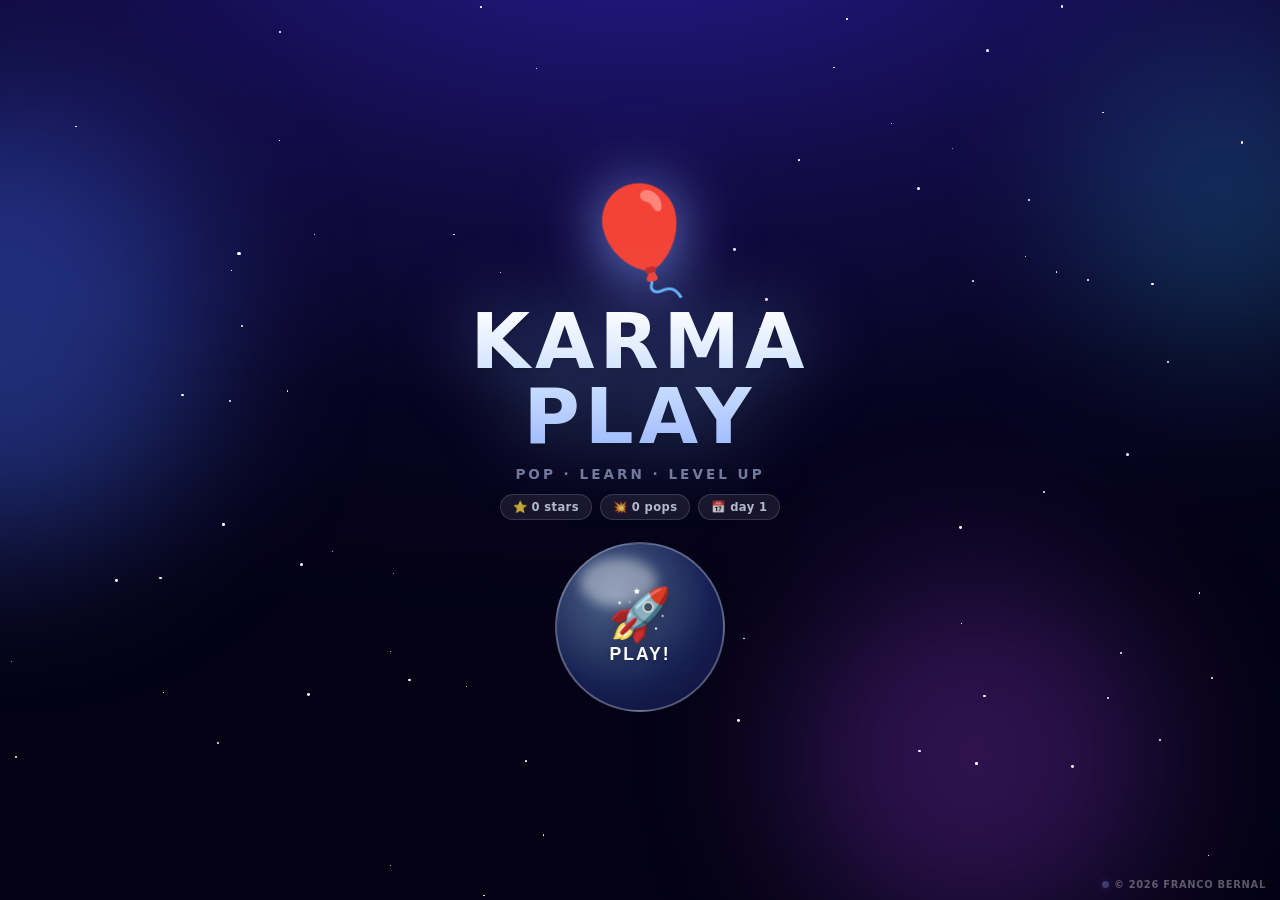
==== commit 38d85d7d: "Fix broken sentence in LICENSE, and em dashes in visible copy LICENSE opened with "This project, ..." ====
--- a/index.html
+++ b/index.html
@@ -3,7 +3,7 @@
 <head>
 <meta charset="UTF-8">
 <meta name="viewport" content="width=device-width,initial-scale=1.0,user-scalable=no,viewport-fit=cover">
-<title>Karma Play — Free Toddler Learning Game</title>
+<title>Karma Play · Free Toddler Learning Game</title>
 <meta name="description" content="Free offline balloon game for kids. Pop, learn letters and numbers, level up. No ads. No tracking. Works on phones and tablets.">
 <meta name="theme-color" content="#07071a">
 <meta name="apple-mobile-web-app-capable" content="yes">
@@ -16,14 +16,14 @@
 <meta http-equiv="Content-Security-Policy" content="default-src 'self'; script-src 'self' 'unsafe-inline'; style-src 'self' 'unsafe-inline'; img-src 'self' data:; media-src 'self'; connect-src 'self'; font-src 'self' data:; object-src 'none'; base-uri 'none'; form-action 'none'">
 <meta property="og:type" content="website">
 <meta property="og:url" content="https://francobernalca.github.io/karma-play/">
-<meta property="og:title" content="Karma Play — Free Toddler Learning Game">
+<meta property="og:title" content="Karma Play · Free Toddler Learning Game">
 <meta property="og:description" content="Free offline balloon game for kids. Pop, learn, level up. No ads. No tracking.">
 <meta property="og:image" content="https://francobernalca.github.io/karma-play/og-card.jpg">
 <meta property="og:image:width" content="1200">
 <meta property="og:image:height" content="630">
-<meta property="og:image:alt" content="Karma Play — free offline toddler learning game">
+<meta property="og:image:alt" content="Karma Play · free offline toddler learning game">
 <meta name="twitter:card" content="summary_large_image">
-<meta name="twitter:title" content="Karma Play — Free Toddler Learning Game">
+<meta name="twitter:title" content="Karma Play · Free Toddler Learning Game">
 <meta name="twitter:description" content="Free offline balloon game for kids. Pop, learn, level up. No ads. No tracking.">
 <meta name="twitter:image" content="https://francobernalca.github.io/karma-play/og-card.jpg">
 <link rel="manifest" href="manifest.webmanifest">
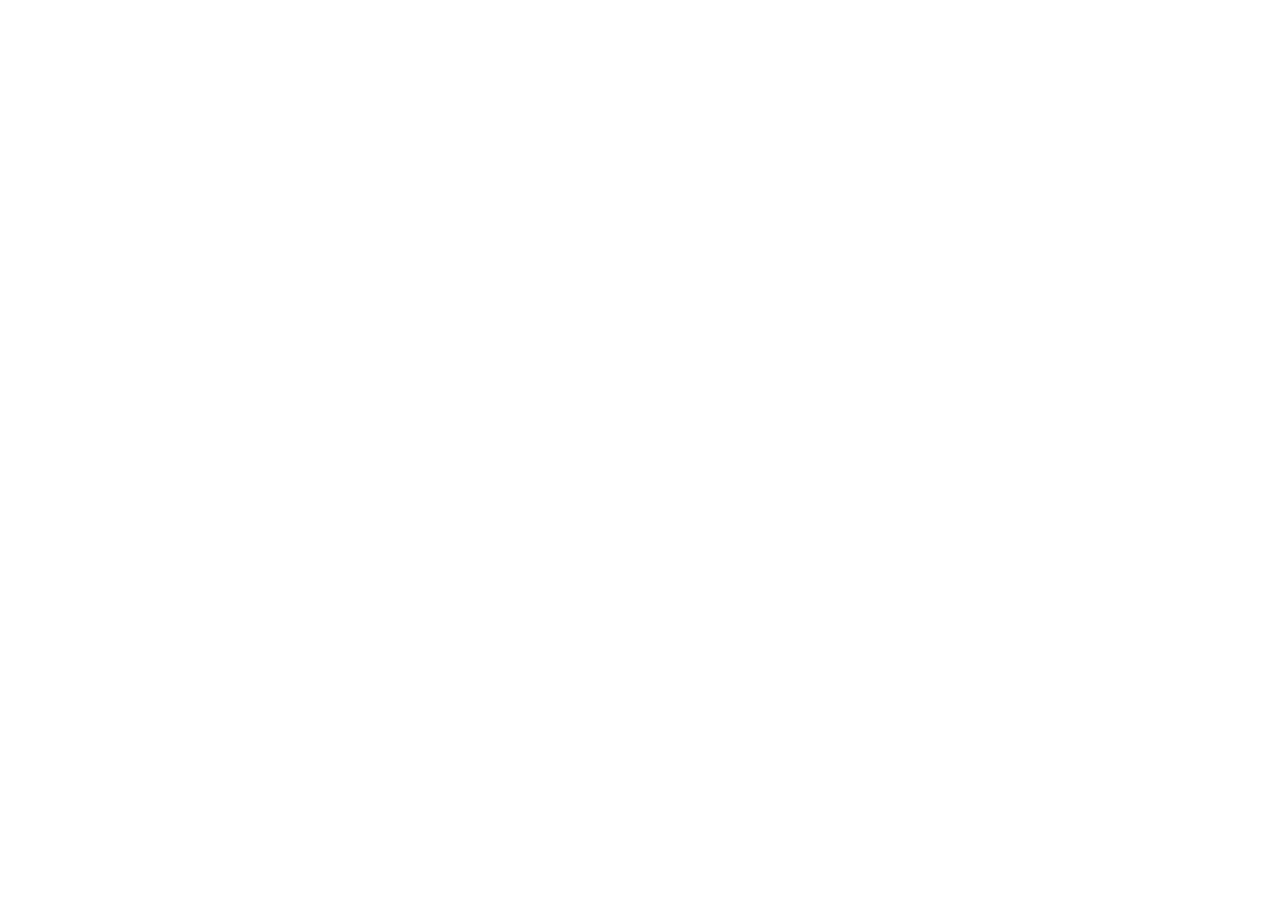
==== commit 7fd9005d: "Repoint redirect to https://karmaplay.francobernal.ca/ The project now serves from Franco's own doma" ====
--- a/index.html
+++ b/index.html
@@ -1,2264 +1,35 @@
 <!DOCTYPE html>
 <html lang="en">
 <head>
-<meta charset="UTF-8">
-<meta name="viewport" content="width=device-width,initial-scale=1.0,user-scalable=no,viewport-fit=cover">
-<title>Karma Play · Free Toddler Learning Game</title>
-<meta name="description" content="Free offline balloon game for kids. Pop, learn letters and numbers, level up. No ads. No tracking. Works on phones and tablets.">
-<meta name="theme-color" content="#07071a">
-<meta name="apple-mobile-web-app-capable" content="yes">
-<meta name="mobile-web-app-capable" content="yes">
-<meta name="apple-mobile-web-app-status-bar-style" content="black-translucent">
-<meta name="apple-mobile-web-app-title" content="Karma Play">
-<meta name="application-name" content="Karma Play">
-<meta name="robots" content="index,follow">
-<meta name="referrer" content="no-referrer">
-<meta http-equiv="Content-Security-Policy" content="default-src 'self'; script-src 'self' 'unsafe-inline'; style-src 'self' 'unsafe-inline'; img-src 'self' data:; media-src 'self'; connect-src 'self'; font-src 'self' data:; object-src 'none'; base-uri 'none'; form-action 'none'">
-<meta property="og:type" content="website">
-<meta property="og:url" content="https://francobernalca.github.io/karma-play/">
-<meta property="og:title" content="Karma Play · Free Toddler Learning Game">
-<meta property="og:description" content="Free offline balloon game for kids. Pop, learn, level up. No ads. No tracking.">
-<meta property="og:image" content="https://francobernalca.github.io/karma-play/og-card.jpg">
-<meta property="og:image:width" content="1200">
-<meta property="og:image:height" content="630">
-<meta property="og:image:alt" content="Karma Play · free offline toddler learning game">
-<meta name="twitter:card" content="summary_large_image">
-<meta name="twitter:title" content="Karma Play · Free Toddler Learning Game">
-<meta name="twitter:description" content="Free offline balloon game for kids. Pop, learn, level up. No ads. No tracking.">
-<meta name="twitter:image" content="https://francobernalca.github.io/karma-play/og-card.jpg">
-<link rel="manifest" href="manifest.webmanifest">
-<link rel="icon" href="icon.svg" type="image/svg+xml">
-<link rel="apple-touch-icon" href="icon.svg">
+<meta charset="utf-8">
+<meta name="viewport" content="width=device-width, initial-scale=1">
+<title>Karma Play has moved</title>
+<link rel="canonical" href="https://karmaplay.francobernal.ca/">
+<meta name="robots" content="noindex, follow">
+<meta http-equiv="refresh" content="0; url=https://karmaplay.francobernal.ca/">
 <style>
-*{margin:0;padding:0;box-sizing:border-box;
-  -webkit-tap-highlight-color:transparent;
-  touch-action:manipulation;
-  user-select:none;-webkit-user-select:none}
-html,body{
-  width:100vw;height:100dvh;
-  overflow:hidden;background:#07071a;
-  font-family:system-ui,-apple-system,'Segoe UI',sans-serif;
-  overscroll-behavior:none}
-.scr{position:absolute;inset:0;display:flex;
-  flex-direction:column;align-items:center;justify-content:center}
-.scr.hide{display:none!important}
-
-@keyframes auroraDrift{
-  0%  {transform:translate3d(-6%,-4%,0) scale(1.05) rotate(0deg)}
-  50% {transform:translate3d(6%,5%,0)   scale(1.18) rotate(8deg)}
-  100%{transform:translate3d(-6%,-4%,0) scale(1.05) rotate(0deg)}}
-
-/* WELCOME */
-#sWelcome{
-  background:radial-gradient(ellipse 120% 80% at 50% -10%,#241a8c 0%,#120c46 38%,#070421 70%,#040214 100%);
-  gap:12px;padding:24px;overflow:hidden}
-#wBg{position:absolute;inset:0;pointer-events:none;overflow:hidden;z-index:1}
-.wStar{position:absolute;background:#fff;border-radius:50%;
-  animation:stTwink ease-in-out infinite}
-@keyframes stTwink{
-  0%,100%{opacity:.06;transform:scale(1)}
-  50%{opacity:1;transform:scale(1.6)}}
-.wOrb{position:absolute;border-radius:50%;filter:blur(80px);
-  mix-blend-mode:screen;
-  animation:orbPulse ease-in-out infinite alternate,auroraDrift ease-in-out infinite}
-@keyframes orbPulse{
-  0%{opacity:.30;transform:scale(1)}
-  100%{opacity:.58;transform:scale(1.22)}}
-.wSpk{position:absolute;color:#fff;pointer-events:none;
-  font-size:9px;opacity:0;animation:spkFloat linear infinite}
-@keyframes spkFloat{
-  0%{opacity:0;transform:translateY(20px) scale(.4)}
-  12%{opacity:.9}88%{opacity:.5}
-  100%{opacity:0;transform:translateY(-90px) scale(1)}}
-#wIco{z-index:3;font-size:clamp(4rem,14vw,6.5rem);line-height:1;
-  animation:icoBob 2.8s ease-in-out infinite;
-  filter:drop-shadow(0 8px 26px rgba(120,180,255,.55))
-         drop-shadow(0 0 40px rgba(150,120,255,.4))}
-@keyframes icoBob{
-  0%,100%{transform:translateY(0) rotate(-4deg)}
-  50%{transform:translateY(-18px) rotate(4deg)}}
-#wTitle{
-  z-index:3;position:relative;
-  font-size:clamp(2.6rem,11vw,4.8rem);
-  font-weight:900;text-align:center;
-  line-height:.98;letter-spacing:5px;
-  background:linear-gradient(180deg,#ffffff 0%,#cfe2ff 48%,#9db8ff 100%);
-  -webkit-background-clip:text;background-clip:text;
-  -webkit-text-fill-color:transparent;color:#fff;
-  filter:drop-shadow(0 0 38px rgba(120,180,255,.5))
-         drop-shadow(0 4px 0 rgba(0,0,0,.25));
-  animation:titleFloat 5s ease-in-out infinite}
-@keyframes titleFloat{
-  0%,100%{filter:drop-shadow(0 0 38px rgba(120,180,255,.5)) drop-shadow(0 4px 0 rgba(0,0,0,.25))}
-  50%{filter:drop-shadow(0 0 72px rgba(150,200,255,.85)) drop-shadow(0 4px 0 rgba(0,0,0,.25))}}
-#wTitle::after{
-  content:'';position:absolute;inset:0;
-  background:linear-gradient(105deg,transparent 38%,rgba(255,255,255,.55) 50%,transparent 62%);
-  -webkit-background-clip:text;background-clip:text;
-  -webkit-text-fill-color:transparent;
-  mix-blend-mode:screen;
-  animation:titleSweep 4.5s ease-in-out infinite;
-  pointer-events:none}
-@keyframes titleSweep{
-  0%,72%{transform:translateX(-130%)}
-  86%,100%{transform:translateX(130%)}}
-#wSub{
-  z-index:3;color:rgba(200,215,255,.55);
-  font-size:clamp(.65rem,2.3vw,.85rem);
-  font-weight:700;letter-spacing:3px;text-transform:uppercase}
-#wMeta{
-  z-index:3;display:flex;gap:8px;flex-wrap:wrap;justify-content:center;
-  max-width:min(92vw,360px)}
-.wChip{
-  background:rgba(255,255,255,.08);border:1px solid rgba(255,255,255,.14);
-  border-radius:999px;padding:5px 12px;
-  font-size:clamp(.58rem,2vw,.72rem);font-weight:800;color:rgba(230,240,255,.75);
-  letter-spacing:.4px}
-#wPlay{
-  z-index:3;margin-top:10px;position:relative;
-  width:clamp(124px,33vw,170px);height:clamp(124px,33vw,170px);
-  border-radius:50%;
-  background:radial-gradient(circle at 36% 30%,rgba(150,200,255,.5),rgba(70,110,240,.28) 60%,rgba(40,60,180,.2));
-  border:2.5px solid rgba(255,255,255,.28);
-  backdrop-filter:blur(18px);-webkit-backdrop-filter:blur(18px);
-  display:flex;flex-direction:column;
-  align-items:center;justify-content:center;
-  gap:4px;cursor:pointer;overflow:hidden;
-  animation:playPulse 2.6s ease-in-out infinite;
-  transition:transform .14s cubic-bezier(.34,1.56,.64,1)}
-#wPlay::before{
-  content:'';position:absolute;top:8%;left:14%;
-  width:46%;height:30%;border-radius:50%;
-  background:rgba(255,255,255,.4);filter:blur(6px);
-  pointer-events:none}
-#wPlay:active{transform:scale(.84)}
-@keyframes playPulse{
-  0%,100%{box-shadow:0 10px 40px rgba(80,130,255,.3),
-                     0 0 0 0 rgba(120,170,255,.45),
-                     inset 0 -8px 22px rgba(20,40,120,.4)}
-  50%{box-shadow:0 14px 54px rgba(100,150,255,.5),
-                 0 0 0 26px rgba(120,170,255,0),
-                 inset 0 -8px 22px rgba(20,40,120,.4)}}
-.wPIco{font-size:clamp(2rem,7.5vw,3.2rem);line-height:1;
-  filter:drop-shadow(0 3px 8px rgba(0,0,0,.3))}
-.wPLbl{font-size:clamp(.82rem,3vw,1.1rem);font-weight:900;
-  color:#fff;letter-spacing:2px;
-  text-shadow:0 2px 6px rgba(0,0,0,.35)}
-.kvgMark{
-  position:absolute;
-  bottom:max(10px,env(safe-area-inset-bottom,10px));
-  right:14px;z-index:10;
-  display:flex;align-items:center;gap:5px;opacity:.34;
-  pointer-events:none}
-.kvgMark .dot{
-  width:7px;height:7px;border-radius:50%;
-  background:linear-gradient(135deg,#6ab8ff,#a78bfa);
-  box-shadow:0 0 8px rgba(120,160,255,.6);
-  flex-shrink:0}
-.kvgMark .txt{
-  font-size:clamp(.48rem,1.4vw,.62rem);font-weight:700;
-  color:#fff;letter-spacing:.7px;text-transform:uppercase}
-
-/* THEMES — equal premium world portals */
-#sThemes{
-  background:radial-gradient(ellipse 120% 90% at 50% 12%,#341463 0%,#180a3e 46%,#0a0524 74%,#05030f 100%);
-  gap:12px;padding:14px 16px 18px;
-  padding-top:max(14px,env(safe-area-inset-top,14px));
-  padding-bottom:max(18px,env(safe-area-inset-bottom,18px));
-  z-index:90;overflow:hidden;justify-content:flex-start}
-#sThemes::before{
-  content:'';position:absolute;inset:-20%;z-index:0;
-  background:
-    radial-gradient(circle at 22% 28%,rgba(170,90,255,.22),transparent 42%),
-    radial-gradient(circle at 78% 72%,rgba(80,160,255,.18),transparent 46%);
-  animation:auroraDrift 14s ease-in-out infinite;
-  pointer-events:none}
-#tHdr{
-  z-index:2;margin-top:4px;
-  font-size:clamp(1.1rem,4.4vw,1.65rem);font-weight:900;
-  color:#fff;letter-spacing:.5px;
-  text-shadow:0 0 30px rgba(200,150,255,.6),0 2px 0 rgba(0,0,0,.3)}
-#tSub{
-  z-index:2;font-size:clamp(.6rem,2vw,.76rem);font-weight:700;
-  color:rgba(220,210,255,.55);letter-spacing:.5px;margin-top:-4px;margin-bottom:2px}
-#tGrid{
-  z-index:2;
-  display:grid;grid-template-columns:1fr 1fr;
-  gap:11px;width:min(100%,400px);
-  flex:0 0 auto}
-.tCard{
-  border:none;border-radius:22px;cursor:pointer;
-  display:flex;flex-direction:column;
-  align-items:stretch;justify-content:stretch;
-  padding:0;min-height:clamp(124px,30vw,152px);height:100%;
-  position:relative;overflow:hidden;
-  box-shadow:0 8px 0 rgba(0,0,0,.30),
-             0 16px 32px rgba(0,0,0,.38),
-             inset 0 1px 0 rgba(255,255,255,.28);
-  transition:transform .14s cubic-bezier(.34,1.56,.64,1)}
-.tCard::after{
-  content:'';position:absolute;top:0;left:0;right:0;height:42%;
-  background:linear-gradient(180deg,rgba(255,255,255,.30),rgba(255,255,255,0));
-  border-radius:inherit;pointer-events:none;z-index:3}
-.tCard::before{
-  content:'';position:absolute;inset:0;border-radius:inherit;
-  box-shadow:inset 0 -16px 28px rgba(0,0,0,.32);
-  pointer-events:none;z-index:3}
-.tCard:active{
-  transform:translateY(7px) scale(.94);
-  box-shadow:0 2px 0 rgba(0,0,0,.30),inset 0 1px 0 rgba(255,255,255,.25)}
-.tScene{
-  position:relative;flex:1 1 auto;min-height:78px;
-  display:flex;align-items:center;justify-content:center;
-  overflow:hidden;z-index:1}
-.tSky{position:absolute;inset:0;pointer-events:none}
-.tGround{
-  position:absolute;left:-8%;right:-8%;bottom:-2%;height:38%;
-  border-radius:50% 50% 0 0 / 28% 28% 0 0;
-  opacity:.55;pointer-events:none;z-index:1}
-.tHero{
-  position:relative;z-index:2;line-height:1;
-  font-size:clamp(2.55rem,9.5vw,3.35rem);
-  filter:drop-shadow(0 6px 10px rgba(0,0,0,.4));
-  animation:heroBob 2.8s ease-in-out infinite}
-@keyframes heroBob{
-  0%,100%{transform:translateY(0) scale(1)}
-  50%{transform:translateY(-6px) scale(1.04)}}
-.tDeco{
-  position:absolute;z-index:1;line-height:1;pointer-events:none;
-  filter:drop-shadow(0 2px 4px rgba(0,0,0,.25));
-  opacity:.82}
-.tDeco.d1{left:8%;bottom:18%;font-size:clamp(1rem,3.6vw,1.35rem);animation:decoFloat 3.2s ease-in-out infinite}
-.tDeco.d2{right:10%;top:14%;font-size:clamp(.85rem,3vw,1.15rem);animation:decoFloat 3.8s ease-in-out infinite reverse}
-.tDeco.d3{left:14%;top:16%;font-size:clamp(.75rem,2.6vw,1rem);opacity:.7;animation:decoFloat 4.2s ease-in-out infinite}
-@keyframes decoFloat{
-  0%,100%{transform:translateY(0)}
-  50%{transform:translateY(-5px)}}
-.tSpark{
-  position:absolute;width:5px;height:5px;border-radius:50%;
-  background:#fff;opacity:.55;z-index:1;pointer-events:none;
-  box-shadow:0 0 8px rgba(255,255,255,.8);
-  animation:spkTw 2.4s ease-in-out infinite}
-@keyframes spkTw{0%,100%{opacity:.2;transform:scale(.7)}50%{opacity:.9;transform:scale(1.2)}}
-.tMeta{
-  position:relative;z-index:4;
-  padding:7px 8px 11px;text-align:center;
-  background:linear-gradient(180deg,rgba(0,0,0,0),rgba(0,0,0,.34) 40%,rgba(0,0,0,.46))}
-.tLbl{display:block;font-size:clamp(.68rem,2.35vw,.86rem);font-weight:900;
-  color:#fff;letter-spacing:.6px;
-  text-transform:uppercase;text-shadow:0 2px 4px rgba(0,0,0,.45)}
-.tTag{display:block;margin-top:2px;
-  font-size:clamp(.52rem,1.7vw,.64rem);font-weight:700;
-  color:rgba(255,255,255,.78);letter-spacing:.35px}
-/* equal cards — no wide outlier */
-.tCard[data-t=dino]    {background:linear-gradient(165deg,#7ed957 0%,#3fa84a 38%,#1B5E20 78%,#0d3012 100%)}
-.tCard[data-t=dino] .tSky{background:radial-gradient(ellipse 90% 70% at 50% 20%,rgba(255,236,150,.35),transparent 60%)}
-.tCard[data-t=dino] .tGround{background:linear-gradient(180deg,#5d4037,#2e7d32)}
-.tCard[data-t=cars]    {background:linear-gradient(165deg,#ff7a6e 0%,#e53935 40%,#B71C1C 78%,#4a0808 100%)}
-.tCard[data-t=cars] .tSky{background:radial-gradient(ellipse 90% 70% at 70% 10%,rgba(255,220,120,.3),transparent 55%)}
-.tCard[data-t=cars] .tGround{background:linear-gradient(180deg,#455a64,#263238);height:30%;border-radius:0}
-.tCard[data-t=ocean]   {background:linear-gradient(165deg,#5ef0ff 0%,#26c6da 36%,#00838F 72%,#01353a 100%)}
-.tCard[data-t=ocean] .tSky{background:radial-gradient(ellipse 100% 80% at 40% 0%,rgba(180,245,255,.4),transparent 60%)}
-.tCard[data-t=ocean] .tGround{background:linear-gradient(180deg,#26c6da,#006064);height:42%;opacity:.5}
-.tCard[data-t=robot]   {background:linear-gradient(165deg,#64b5f6 0%,#1e88e5 40%,#0D47A1 78%,#041428 100%)}
-.tCard[data-t=robot] .tSky{background:radial-gradient(ellipse 80% 60% at 60% 15%,rgba(120,220,255,.35),transparent 55%)}
-.tCard[data-t=robot] .tGround{background:linear-gradient(180deg,#546e7a,#263238);height:28%;border-radius:0;opacity:.6}
-.tCard[data-t=space]   {background:linear-gradient(165deg,#9fa8da 0%,#5c6bc0 38%,#1a237e 78%,#05051a 100%)}
-.tCard[data-t=space] .tSky{background:radial-gradient(circle at 30% 30%,rgba(255,255,255,.2),transparent 40%),radial-gradient(circle at 75% 20%,rgba(180,140,255,.25),transparent 35%)}
-.tCard[data-t=space] .tGround{background:radial-gradient(ellipse at 50% 0%,#5c6bc0,transparent 70%);height:45%;opacity:.35}
-.tCard[data-t=fantasy] {background:linear-gradient(165deg,#e1bee7 0%,#ce93d8 32%,#8e24aa 70%,#4A148C 100%)}
-.tCard[data-t=fantasy] .tSky{background:radial-gradient(ellipse 90% 70% at 50% 10%,rgba(255,200,255,.35),transparent 55%)}
-.tCard[data-t=fantasy] .tGround{background:linear-gradient(180deg,#ab47bc,#4A148C);opacity:.45}
-.btnBack{
-  z-index:2;
-  font-size:clamp(.7rem,2.5vw,.9rem);font-weight:800;
-  background:rgba(255,255,255,.12);
-  border:1.5px solid rgba(255,255,255,.22);
-  color:#fff;padding:11px 30px;border-radius:50px;
-  cursor:pointer;
-  backdrop-filter:blur(10px);-webkit-backdrop-filter:blur(10px);
-  box-shadow:0 4px 0 rgba(0,0,0,.22);
-  transition:transform .12s cubic-bezier(.34,1.56,.64,1)}
-.btnBack:active{transform:scale(.88)}
-.rowBtns{z-index:2;display:flex;gap:10px;flex-wrap:wrap;justify-content:center;margin-top:4px}
-
-/* GAME */
-#sGame{z-index:80}
-#gBg{position:absolute;inset:0;z-index:0;overflow:hidden;
-  transition:background 1.2s;contain:strict}
-#gBg::before{
-  content:'';position:absolute;inset:-25%;z-index:0;
-  background:
-    radial-gradient(circle at 28% 22%,rgba(255,255,255,.10),transparent 40%),
-    radial-gradient(circle at 74% 70%,rgba(255,255,255,.07),transparent 44%);
-  animation:auroraDrift 18s ease-in-out infinite;
-  pointer-events:none}
-/* world horizon / floor personality */
-#gBg::after{
-  content:'';position:absolute;left:0;right:0;bottom:0;z-index:1;
-  height:22%;pointer-events:none;opacity:.55}
-#gBg.w-dino::after{background:linear-gradient(180deg,transparent,rgba(46,125,50,.45) 30%,rgba(27,94,32,.7));
-  clip-path:ellipse(120% 100% at 50% 100%)}
-#gBg.w-cars::after{background:linear-gradient(180deg,transparent 10%,rgba(55,65,70,.55) 40%,rgba(30,30,35,.8));
-  height:18%;
-  background-image:repeating-linear-gradient(90deg,transparent 0 28px,rgba(255,220,80,.35) 28px 34px,transparent 34px 62px),
-    linear-gradient(180deg,transparent 20%,rgba(40,44,48,.75) 45%,rgba(20,22,26,.9))}
-#gBg.w-ocean::after{background:linear-gradient(180deg,transparent,rgba(0,150,170,.35) 35%,rgba(0,80,100,.65));
-  height:28%;clip-path:ellipse(130% 100% at 50% 100%)}
-#gBg.w-robot::after{background:linear-gradient(180deg,transparent,rgba(30,80,160,.4) 40%,rgba(10,30,70,.7));
-  height:16%}
-#gBg.w-space::after{background:radial-gradient(ellipse 90% 80% at 50% 100%,rgba(90,100,180,.45),transparent 70%);
-  height:30%}
-#gBg.w-fantasy::after{background:linear-gradient(180deg,transparent,rgba(140,60,180,.4) 40%,rgba(70,20,120,.65));
-  height:24%;clip-path:ellipse(120% 100% at 50% 100%)}
-.bgP{position:absolute;pointer-events:none;
-  animation:bgFloat linear infinite;opacity:0;
-  filter:drop-shadow(0 2px 5px rgba(0,0,0,.25))}
-@keyframes bgFloat{
-  0%{opacity:0;transform:translateY(110vh) rotate(0deg)}
-  6%{opacity:.34}88%{opacity:.22}
-  100%{opacity:0;transform:translateY(-6vh) rotate(440deg)}}
-body.q-low .wOrb,#sGame.q-low #gBg::before{filter:none!important;animation:none!important;opacity:.35}
-body.q-low .bgP{opacity:.2;animation-duration:18s!important}
-body.q-low .hBtn,body.q-low .hPill,body.q-low #wPlay,body.q-low .btnBack{
-  backdrop-filter:none!important;-webkit-backdrop-filter:none!important}
-
-#hud{
-  position:absolute;top:0;left:0;right:0;z-index:30;
-  pointer-events:none;
-  padding:8px 11px;
-  padding-top:max(10px,env(safe-area-inset-top,10px))}
-.hRow{display:flex;justify-content:space-between;align-items:center}
-.hL,.hR{display:flex;align-items:center;gap:6px;pointer-events:auto}
-.hBtn{
-  width:40px;height:40px;border-radius:50%;border:none;
-  background:rgba(12,12,38,.5);
-  backdrop-filter:blur(18px) saturate(140%);
-  -webkit-backdrop-filter:blur(18px) saturate(140%);
-  border:1px solid rgba(255,255,255,.16);
-  color:#fff;font-size:.92rem;cursor:pointer;
-  display:flex;align-items:center;justify-content:center;
-  box-shadow:0 3px 14px rgba(0,0,0,.4),inset 0 1px 0 rgba(255,255,255,.2);
-  transition:transform .12s cubic-bezier(.34,1.56,.64,1)}
-.hBtn:active{transform:scale(.78)}
-.hPill{
-  background:rgba(12,12,38,.5);
-  backdrop-filter:blur(18px) saturate(140%);
-  -webkit-backdrop-filter:blur(18px) saturate(140%);
-  border:1px solid rgba(255,255,255,.16);
-  border-radius:16px;padding:5px 13px;
-  font-size:clamp(.62rem,2.1vw,.8rem);font-weight:800;
-  color:#fff;display:flex;align-items:center;gap:3px;
-  box-shadow:0 3px 12px rgba(0,0,0,.3),inset 0 1px 0 rgba(255,255,255,.2);
-  white-space:nowrap;
-  transition:transform .18s cubic-bezier(.34,1.56,.64,1)}
-.hPill.bump{animation:pillBump .4s cubic-bezier(.34,1.56,.64,1)}
-@keyframes pillBump{0%{transform:scale(1)}40%{transform:scale(1.22)}100%{transform:scale(1)}}
-.hPill.pStr{
-  background:linear-gradient(135deg,rgba(255,200,0,.96),rgba(255,110,0,.96));
-  border-color:rgba(255,230,150,.5);
-  box-shadow:0 3px 16px rgba(255,140,0,.45),inset 0 1px 0 rgba(255,255,255,.35);
-  display:none}
-.hPill.pStr.on{display:flex}
-.hPill.pCmb{
-  background:linear-gradient(135deg,rgba(210,60,255,.96),rgba(120,80,250,.96));
-  border-color:rgba(230,180,255,.5);
-  box-shadow:0 3px 16px rgba(170,80,255,.45),inset 0 1px 0 rgba(255,255,255,.35);
-  display:none}
-.hPill.pCmb.on{display:flex}
-.hLvRow{display:flex;align-items:center;justify-content:center;gap:8px;margin-top:7px}
-.hLvTxt{
-  font-size:clamp(.55rem,1.8vw,.72rem);font-weight:800;
-  color:rgba(255,255,255,.95);
-  text-shadow:0 1px 5px rgba(0,0,0,.7)}
-.hLvBar{
-  width:clamp(80px,22vw,138px);height:9px;
-  background:rgba(0,0,0,.32);border-radius:5px;overflow:hidden;
-  border:1px solid rgba(255,255,255,.14);
-  box-shadow:inset 0 1px 3px rgba(0,0,0,.4)}
-.hLvFill{
-  height:100%;border-radius:5px;position:relative;
-  background:linear-gradient(90deg,#FFD93D,#FF8A3D,#FF5252);
-  box-shadow:0 0 10px rgba(255,160,60,.6);
-  transition:width .45s cubic-bezier(.25,.46,.45,.94);width:0%}
-.hLvFill::after{
-  content:'';position:absolute;inset:0;border-radius:5px;
-  background:linear-gradient(90deg,transparent,rgba(255,255,255,.55),transparent);
-  background-size:60% 100%;background-repeat:no-repeat;
-  animation:barShimmer 2.2s linear infinite}
-@keyframes barShimmer{0%{background-position:-60% 0}100%{background-position:160% 0}}
-
-#mission{
-  margin:8px auto 0;max-width:min(92vw,340px);
-  pointer-events:none;display:none;
-  background:rgba(12,12,38,.48);
-  border:1px solid rgba(255,255,255,.16);
-  border-radius:18px;padding:7px 14px;
-  text-align:center;
-  box-shadow:0 4px 16px rgba(0,0,0,.28),inset 0 1px 0 rgba(255,255,255,.16);
-  backdrop-filter:blur(14px);-webkit-backdrop-filter:blur(14px)}
-#mission.on{display:block}
-#mission .mIco{font-size:1.05rem;margin-right:4px}
-#mission .mTxt{
-  font-size:clamp(.68rem,2.3vw,.86rem);font-weight:900;color:#fff;
-  text-shadow:0 1px 4px rgba(0,0,0,.5)}
-#mission.find{
-  background:linear-gradient(135deg,rgba(80,140,255,.55),rgba(140,80,255,.5));
-  border-color:rgba(200,220,255,.4);
-  animation:mPulse 1.4s ease-in-out infinite}
-@keyframes mPulse{
-  0%,100%{box-shadow:0 4px 16px rgba(100,140,255,.3)}
-  50%{box-shadow:0 4px 28px rgba(150,180,255,.65)}}
-
-#gc{position:absolute;inset:0;z-index:10;contain:layout style size}
-.rip{
-  position:absolute;z-index:11;
-  width:48px;height:48px;border-radius:50%;
-  border:2.5px solid rgba(255,255,255,.55);
-  box-shadow:0 0 14px rgba(255,255,255,.4);
-  pointer-events:none;
-  animation:ripAnim .55s cubic-bezier(.16,1,.3,1) forwards}
-@keyframes ripAnim{
-  0%{transform:translate(-50%,-50%) scale(.1);opacity:1}
-  100%{transform:translate(-50%,-50%) scale(3.6);opacity:0}}
-.bw{position:absolute;z-index:10;cursor:pointer;will-change:transform;touch-action:none}
-.bw .bShell{transition:filter .2s,transform .12s;
-  animation:balBreathe 3.4s ease-in-out infinite;
-  transform-origin:50% 88%}
-@keyframes balBreathe{
-  0%,100%{transform:rotate(-2.2deg) scale(1,1)}
-  50%{transform:rotate(2.2deg) scale(1.025,.985)}}
-.bw.popped{animation:popAnim .32s cubic-bezier(.34,1.56,.64,1) forwards;pointer-events:none}
-.bw.popped .bShell{animation:none}
-@keyframes popAnim{
-  0%{transform:scale(1);opacity:1}
-  18%{transform:scale(1.55)}
-  100%{transform:scale(0);opacity:0}}
-.bw.gold .bShell{filter:drop-shadow(0 0 20px rgba(255,215,0,.95))}
-.bw.power .bShell{filter:drop-shadow(0 0 18px rgba(120,220,255,.9))}
-.bw.target .bShell{
-  filter:drop-shadow(0 0 18px rgba(255,255,255,.95)) drop-shadow(0 0 8px rgba(120,200,255,.8));
-  animation:targetPulse 1s ease-in-out infinite}
-@keyframes targetPulse{
-  0%,100%{transform:scale(1)}
-  50%{transform:scale(1.08)}}
-.bw.hint .bShell{
-  animation:hintGlow 1s ease-in-out 2;
-  filter:drop-shadow(0 0 22px rgba(255,255,255,.95))}
-@keyframes hintGlow{
-  0%,100%{transform:scale(1)}
-  50%{transform:scale(1.14)}}
-.bw.tut{z-index:40}
-.bw.tut .bShell{animation:hintGlow 1.1s ease-in-out infinite;
-  filter:drop-shadow(0 0 26px rgba(255,255,255,1))}
-.tutTag{
-  position:absolute;left:50%;bottom:-28px;transform:translateX(-50%);
-  background:linear-gradient(135deg,#fff,#dfe8ff);
-  color:#2a2a55;font-weight:900;font-size:.78rem;
-  padding:5px 12px;border-radius:999px;white-space:nowrap;
-  box-shadow:0 6px 18px rgba(0,0,0,.35);pointer-events:none}
-.par{position:absolute;z-index:35;border-radius:3px;pointer-events:none;will-change:transform,opacity}
-.lf{
-  position:absolute;z-index:36;pointer-events:none;
-  font-weight:900;color:#fff;
-  text-shadow:0 2px 0 rgba(0,0,0,.3),0 0 16px rgba(255,220,120,.7);
-  animation:lfAnim 1.3s cubic-bezier(.16,1,.3,1) forwards}
-@keyframes lfAnim{
-  0%{transform:translateY(0) scale(.35);opacity:0}
-  8%{opacity:1;transform:translateY(-12px) scale(1.25)}
-  50%{opacity:1;transform:translateY(-42px)}
-  100%{opacity:0;transform:translateY(-94px)}}
-
-#fbToast{
-  position:absolute;top:36%;left:50%;
-  transform:translate(-50%,-50%);
-  z-index:55;pointer-events:none;display:none;text-align:center}
-#fbToast.on{
-  display:block;
-  animation:toastAnim 1s cubic-bezier(.175,.885,.32,1.275) forwards}
-@keyframes toastAnim{
-  0%{transform:translate(-50%,-50%) scale(.08);opacity:0}
-  12%{transform:translate(-50%,-50%) scale(1.3);opacity:1}
-  55%{transform:translate(-50%,-50%) scale(1);opacity:1}
-  100%{transform:translate(-50%,-65%) scale(.42);opacity:0}}
-.fbIco{font-size:clamp(2.6rem,10vw,4rem);display:block;line-height:1;
-  filter:drop-shadow(0 4px 12px rgba(0,0,0,.4))}
-.fbTxt{
-  font-size:clamp(1.1rem,4.2vw,1.9rem);font-weight:900;
-  color:#fff;text-shadow:0 2px 0 rgba(0,0,0,.28),0 0 20px rgba(255,220,120,.6);
-  display:block}
-
-#lvBan{
-  position:absolute;top:9%;left:50%;
-  transform:translateX(-50%);
-  z-index:56;pointer-events:none;
-  display:none;white-space:nowrap;text-align:center}
-#lvBan.on{
-  display:block;
-  animation:lvBanAnim 3.2s cubic-bezier(.175,.885,.32,1.275) forwards}
-@keyframes lvBanAnim{
-  0%{transform:translateX(-50%) scale(.2) translateY(40px);opacity:0}
-  9%{transform:translateX(-50%) scale(1.1) translateY(0);opacity:1}
-  74%{transform:translateX(-50%) scale(1) translateY(0);opacity:1}
-  100%{transform:translateX(-50%) scale(.78) translateY(-35px);opacity:0}}
-.lvBIn{
-  background:linear-gradient(135deg,rgba(255,215,0,.98),rgba(255,120,0,.98));
-  border-radius:28px;padding:13px 34px;
-  border:1.5px solid rgba(255,235,160,.6);
-  box-shadow:0 12px 46px rgba(255,140,0,.6),inset 0 1px 0 rgba(255,255,255,.4)}
-.lvBT{
-  font-size:clamp(1.1rem,4.2vw,1.9rem);font-weight:900;
-  color:#fff;text-shadow:0 2px 0 rgba(0,0,0,.18)}
-.lvBS{
-  font-size:clamp(.58rem,2vw,.82rem);
-  color:rgba(255,255,255,.96);font-weight:800;letter-spacing:.5px}
-
-#fxSlow{
-  position:absolute;inset:0;z-index:12;pointer-events:none;display:none;
-  background:radial-gradient(circle at 50% 40%,rgba(120,220,255,.12),transparent 60%);
-  box-shadow:inset 0 0 80px rgba(80,180,255,.18)}
-#fxSlow.on{display:block}
-#shakeRoot{position:absolute;inset:0}
-
-#pauseOv{
-  position:absolute;inset:0;z-index:85;
-  display:none;align-items:center;justify-content:center;
-  background:rgba(6,6,24,.66);backdrop-filter:blur(16px);
-  -webkit-backdrop-filter:blur(16px)}
-#pauseOv.show{display:flex}
-.pCard{
-  background:linear-gradient(180deg,#ffffff,#f1f4ff);
-  border-radius:32px;
-  padding:26px 34px;text-align:center;max-width:min(92vw,320px);
-  box-shadow:0 18px 56px rgba(0,0,0,.4),inset 0 1px 0 rgba(255,255,255,.9);
-  animation:pCardIn .34s cubic-bezier(.34,1.56,.64,1)}
-@keyframes pCardIn{0%{transform:scale(.2);opacity:0}100%{transform:scale(1);opacity:1}}
-.pTitle{font-size:1.22rem;font-weight:900;color:#3a3a5a;margin-bottom:10px}
-.pHint{font-size:.72rem;font-weight:700;color:#7a7a9a;margin-bottom:16px;line-height:1.35}
-.pBtns{display:flex;flex-direction:column;gap:10px;align-items:center}
-.pBtn{
-  width:180px;padding:13px 16px;border:none;border-radius:22px;
-  font-size:.92rem;font-weight:900;cursor:pointer;color:#fff;
-  box-shadow:0 6px 0 rgba(0,0,0,.16),inset 0 1px 0 rgba(255,255,255,.35);
-  display:flex;align-items:center;justify-content:center;gap:7px;
-  transition:transform .1s}
-.pBtn:active{transform:translateY(6px);box-shadow:0 1px 0 rgba(0,0,0,.16)}
-.pResume{background:linear-gradient(135deg,#6fd47a,#388E3C)}
-.pHome{background:linear-gradient(135deg,#56b0f7,#1565C0)}
-.pToggle{background:linear-gradient(135deg,#a78bfa,#6d28d9)}
-
-#kvgGame{
-  position:absolute;
-  bottom:max(10px,env(safe-area-inset-bottom,10px));
-  left:13px;z-index:40;
-  display:flex;align-items:center;gap:5px;
-  opacity:.26;pointer-events:none}
-
-@media(max-height:560px){
-  #wTitle{font-size:2rem}
-  #wPlay{width:92px;height:92px}
-  .hBtn{width:34px;height:34px;font-size:.8rem}
-  #wMeta{display:none}}
-@media(prefers-reduced-motion:reduce){
-  *,*::before,*::after{
-    animation-duration:.001ms!important;
-    animation-iteration-count:1!important;
-    transition-duration:.001ms!important}
-  .wOrb,#gBg::before,#sThemes::before,#wTitle,#wTitle::after,
-  .hLvFill::after,.bgP,#mission.find{animation:none!important}
-  .bgP{opacity:.25}
-}
-
-/* ═══════════════════════════════════════════════════
-   INTRO VIDEO — autoplay muted, then main PLAY screen
-═══════════════════════════════════════════════════ */
-#sIntro{
-  z-index:200;background:#03010f;
-  overflow:hidden;pointer-events:none}
-#introStage{
-  position:absolute;inset:0;overflow:hidden;background:#03010f}
-#introVid{
-  position:absolute;inset:0;width:100%;height:100%;
-  object-fit:cover;object-position:center;
-  background:#03010f;
-  opacity:0;
-  transition:opacity .45s ease}
-#introVid.on{opacity:1}
-#introVid.out{opacity:0;transition:opacity .55s ease}
-#introVeil{
-  position:absolute;inset:0;z-index:2;pointer-events:none;
-  background:
-    radial-gradient(ellipse 90% 75% at 50% 45%,transparent 35%,rgba(3,1,15,.25) 75%,rgba(3,1,15,.55) 100%)}
-#introFlash{
-  position:absolute;inset:0;z-index:20;pointer-events:none;
-  background:#03010f;
-  opacity:0;transition:opacity .5s ease}
-#introFlash.on{opacity:1}
-#sIntro.leaving{pointer-events:none}
+  :root { color-scheme: light dark; }
+  html,body { height:100%; margin:0; }
+  body {
+    display:flex; align-items:center; justify-content:center; padding:32px;
+    background:#0a0a0c; color:#ededf0;
+    font:400 16px/1.6 ui-sans-serif,-apple-system,"Segoe UI",Roboto,Helvetica,Arial,sans-serif;
+    -webkit-font-smoothing:antialiased; text-align:center;
+  }
+  main { max-width:32rem; }
+  h1 { font-size:1.5rem; font-weight:500; letter-spacing:-.02em; margin:0 0 .6rem; }
+  p { color:#8a8a93; margin:0 0 1.6rem; }
+  a { color:inherit; display:inline-block; border:1px solid rgba(255,255,255,.18);
+       border-radius:100px; padding:.7rem 1.4rem; text-decoration:none; font-size:.92rem; }
+  a:hover, a:focus-visible { border-color:currentColor; }
 </style>
+<script>location.replace('https://karmaplay.francobernal.ca/');</script>
 </head>
 <body>
-
-<!-- INTRO: silent video, then main welcome/PLAY -->
-<div class="scr" id="sIntro" aria-hidden="true">
-  <div id="introStage">
-    <video id="introVid"
-      muted defaultMuted
-      playsinline webkit-playsinline
-      autoplay
-      preload="auto"
-      disablePictureInPicture
-      controlslist="nodownload noplaybackrate noremoteplayback">
-      <source src="intro.mp4" type="video/mp4">
-    </video>
-    <div id="introVeil"></div>
-  </div>
-  <div id="introFlash"></div>
-</div>
-
-<!-- WELCOME -->
-<div class="scr hide" id="sWelcome">
-  <div id="wBg"></div>
-  <div id="wIco">🎈</div>
-  <div id="wTitle">KARMA<br>PLAY</div>
-  <div id="wSub">Pop · Learn · Level Up</div>
-  <div id="wMeta">
-    <span class="wChip" id="wStars">⭐ 0 stars</span>
-    <span class="wChip" id="wPops">💥 0 pops</span>
-    <span class="wChip" id="wDay">📅 day 1</span>
-  </div>
-  <button id="wPlay" type="button" aria-label="Play">
-    <span class="wPIco">🚀</span>
-    <span class="wPLbl">PLAY!</span>
-  </button>
-  <div class="kvgMark">
-    <div class="dot"></div>
-    <span class="txt">© 2026 Franco Bernal</span>
-  </div>
-</div>
-
-<!-- THEMES -->
-<div class="scr hide" id="sThemes">
-  <div id="tHdr">Choose Your World!</div>
-  <div id="tSub">Pick a portal · Pop · Learn · Level up</div>
-  <div id="tGrid">
-    <button class="tCard" data-t="dino" type="button">
-      <div class="tScene" aria-hidden="true">
-        <div class="tSky"></div><div class="tGround"></div>
-        <span class="tDeco d3">🌿</span><span class="tDeco d2">🌋</span><span class="tDeco d1">🌴</span>
-        <span class="tSpark" style="left:22%;top:28%"></span>
-        <span class="tHero">🦖</span>
-      </div>
-      <div class="tMeta"><span class="tLbl">Dino World</span><span class="tTag">Roar · Count · Explore</span></div>
-    </button>
-    <button class="tCard" data-t="cars" type="button">
-      <div class="tScene" aria-hidden="true">
-        <div class="tSky"></div><div class="tGround"></div>
-        <span class="tDeco d3">🏁</span><span class="tDeco d2">⚡</span><span class="tDeco d1">🔧</span>
-        <span class="tSpark" style="left:70%;top:24%"></span>
-        <span class="tHero">🏎️</span>
-      </div>
-      <div class="tMeta"><span class="tLbl">Car World</span><span class="tTag">Speed · Colors · Zoom</span></div>
-    </button>
-    <button class="tCard" data-t="ocean" type="button">
-      <div class="tScene" aria-hidden="true">
-        <div class="tSky"></div><div class="tGround"></div>
-        <span class="tDeco d3">🐚</span><span class="tDeco d2">⭐</span><span class="tDeco d1">🐠</span>
-        <span class="tSpark" style="left:30%;top:20%"></span>
-        <span class="tHero">🐳</span>
-      </div>
-      <div class="tMeta"><span class="tLbl">Ocean</span><span class="tTag">Swim · Letters · Bubbles</span></div>
-    </button>
-    <button class="tCard" data-t="robot" type="button">
-      <div class="tScene" aria-hidden="true">
-        <div class="tSky"></div><div class="tGround"></div>
-        <span class="tDeco d3">⚙️</span><span class="tDeco d2">💡</span><span class="tDeco d1">📡</span>
-        <span class="tSpark" style="left:62%;top:30%"></span>
-        <span class="tHero">🤖</span>
-      </div>
-      <div class="tMeta"><span class="tLbl">Robot</span><span class="tTag">Beep · Shapes · Build</span></div>
-    </button>
-    <button class="tCard" data-t="space" type="button">
-      <div class="tScene" aria-hidden="true">
-        <div class="tSky"></div><div class="tGround"></div>
-        <span class="tDeco d3">🪐</span><span class="tDeco d2">⭐</span><span class="tDeco d1">☄️</span>
-        <span class="tSpark" style="left:18%;top:36%"></span>
-        <span class="tSpark" style="left:78%;top:18%;animation-delay:.6s"></span>
-        <span class="tHero">🚀</span>
-      </div>
-      <div class="tMeta"><span class="tLbl">Space</span><span class="tTag">Blast · Numbers · Stars</span></div>
-    </button>
-    <button class="tCard" data-t="fantasy" type="button">
-      <div class="tScene" aria-hidden="true">
-        <div class="tSky"></div><div class="tGround"></div>
-        <span class="tDeco d3">🏰</span><span class="tDeco d2">✨</span><span class="tDeco d1">🦋</span>
-        <span class="tSpark" style="left:25%;top:22%"></span>
-        <span class="tSpark" style="left:72%;top:32%;animation-delay:.4s"></span>
-        <span class="tHero">🦄</span>
-      </div>
-      <div class="tMeta"><span class="tLbl">Fantasy</span><span class="tTag">Magic · Words · Wonder</span></div>
-    </button>
-  </div>
-  <div class="rowBtns">
-    <button class="btnBack" type="button" id="bThemesBack">← Back</button>
-  </div>
-  <div class="kvgMark"><div class="dot"></div><span class="txt">© 2026 Franco Bernal</span></div>
-</div>
-
-<!-- GAME -->
-<div class="scr hide" id="sGame">
-  <div id="shakeRoot">
-    <div id="gBg"></div>
-    <div id="fxSlow"></div>
-    <div id="hud">
-      <div class="hRow">
-        <div class="hL">
-          <button class="hBtn" id="pauseBtn" type="button" aria-label="Pause">⏸️</button>
-          <button class="hBtn" id="homeBtn" type="button" aria-label="Home">🏠</button>
-        </div>
-        <div style="display:flex;align-items:center;gap:5px">
-          <div class="hPill" id="scPill">⭐ <span id="scV">0</span></div>
-          <div class="hPill pStr" id="strPill">🔥 <span id="strV">0</span></div>
-          <div class="hPill pCmb" id="cmbPill">✨ <span id="cmbV">x2</span></div>
-        </div>
-        <div class="hR">
-          <button class="hBtn" id="musBtn" type="button" aria-label="Music">🎵</button>
-        </div>
-      </div>
-      <div class="hLvRow">
-        <span class="hLvTxt" id="lvTxt">Level 1</span>
-        <div class="hLvBar"><div class="hLvFill" id="lvFill"></div></div>
-        <span class="hLvTxt" id="lvGoal"></span>
-      </div>
-      <div id="mission"><span class="mIco" id="mIco">🎯</span><span class="mTxt" id="mTxt">Pop balloons!</span></div>
-    </div>
-    <div id="gc"></div>
-    <div id="fbToast">
-      <span class="fbIco" id="fbIco">🎉</span>
-      <span class="fbTxt" id="fbTxt">WOW!</span>
-    </div>
-    <div id="lvBan">
-      <div class="lvBIn">
-        <div class="lvBT" id="lvBT">⭐ Level 2!</div>
-        <div class="lvBS" id="lvBS">AMAZING!</div>
-      </div>
-    </div>
-    <div id="pauseOv">
-      <div class="pCard">
-        <div class="pTitle">⏸️ Paused</div>
-        <div class="pHint" id="pStats">Take a breath. Progress is saved on this device only.</div>
-        <div class="pBtns">
-          <button class="pBtn pResume" id="pResumeBtn" type="button">▶️ Resume</button>
-          <button class="pBtn pToggle" id="pSpeechBtn" type="button">🗣️ Voice: On</button>
-          <button class="pBtn pHome" id="pHomeBtn" type="button">🏠 Home</button>
-        </div>
-      </div>
-    </div>
-    <div id="kvgGame" class="kvgMark"><div class="dot"></div><span class="txt">© 2026 Franco Bernal</span></div>
-  </div>
-</div>
-
-<script>
-'use strict';
-/* ════════════════════════════════════════════════════
-   KARMA PLAY · Level 2 — Product-ready free kids game
-   © 2026 Franco Bernal · Proprietary. Free to play.
-   No ads. No tracking. No network for gameplay.
-   All progress stays on this device.
-════════════════════════════════════════════════════ */
-const VERSION = '2.2.3';
-// Bump when re-rendering the neural voice pack so clients skip stale HTTP cache
-const VOICE_PACK = 'jenny-happy1';
-const STORE_KEY = 'kvg_os3';
-
-// ── THEMES ─────────────────────────────────────────
-const THEMES = {
-  dino: {
-    bg:'radial-gradient(ellipse 130% 90% at 50% 0%,#1B5E20 0%,#2E7D32 24%,#103a13 56%,#040d05 100%)',
-    parts:['🦖','🦕','🌿','🥚','🦴','🌋','🐊','🌴'],
-    cols:['#66BB6A','#A5D6A7','#FFD54F','#FF8A65','#81C784','#DCEDC8','#AED581'],
-    acc:'#FFD54F', mood:[196,220,247,294,330,370,392,440,494], tempo:500
-  },
-  cars: {
-    bg:'radial-gradient(ellipse 130% 90% at 50% 0%,#B71C1C 0%,#C62828 24%,#5a0d0d 56%,#160303 100%)',
-    parts:['🚗','🏎️','🚕','🚙','⚡','🏁','🔧','🛣️'],
-    cols:['#EF5350','#FF8A65','#FFD740','#64B5F6','#EF9A9A','#FFCC80','#FF7043'],
-    acc:'#FFD740', mood:[220,247,294,330,392,440,494,523,587], tempo:420
-  },
-  ocean: {
-    bg:'radial-gradient(ellipse 130% 90% at 50% 0%,#006064 0%,#00838F 24%,#013e49 56%,#021018 100%)',
-    parts:['🐳','🐬','🐠','⭐','🦀','🐙','🐡','🌊','🐚'],
-    cols:['#4DD0E1','#80DEEA','#26C6DA','#FFD54F','#FF8A65','#B2DFDB','#4DB6AC'],
-    acc:'#80DEEA', mood:[262,294,330,392,440,494,523,587,659], tempo:560
-  },
-  robot: {
-    bg:'radial-gradient(ellipse 130% 90% at 50% 0%,#0D47A1 0%,#1565C0 24%,#06163a 56%,#020510 100%)',
-    parts:['🤖','⚙️','🔩','💡','🔋','📡','🛸','🔌'],
-    cols:['#42A5F5','#4FC3F7','#80DEEA','#B0BEC5','#90CAF9','#E1F5FE','#29B6F6'],
-    acc:'#80DEEA', mood:[174,196,220,261,294,330,392,440], tempo:390
-  },
-  fantasy: {
-    bg:'radial-gradient(ellipse 130% 90% at 50% 0%,#4A148C 0%,#6A1B9A 24%,#2a0747 56%,#0a0118 100%)',
-    parts:['🦄','🧚','🏰','🌟','🌙','✨','🦋','🌈','💫','🌸'],
-    cols:['#CE93D8','#F48FB1','#B39DDB','#FFD740','#80DEEA','#FFCC80','#A78BFA'],
-    acc:'#FFD740', mood:[261,294,330,349,392,440,523,587,659], tempo:510
-  },
-  space: {
-    bg:'radial-gradient(ellipse 130% 90% at 50% 0%,#1a237e 0%,#283593 24%,#0d1238 56%,#02020c 100%)',
-    parts:['🚀','🪐','⭐','🌙','👽','🛰️','☄️','🌌','✨'],
-    cols:['#7986CB','#9FA8DA','#80DEEA','#FFD740','#F48FB1','#B39DDB','#64B5F6'],
-    acc:'#80DEEA', mood:[196,233,262,311,349,392,466,523], tempo:470
-  }
-};
-
-// ── EDUCATIONAL CONTENT ────────────────────────────
-const ALPHA = 'ABCDEFGHIJKLMNOPQRSTUVWXYZ'.split('');
-const NUMS  = ['1','2','3','4','5','6','7','8','9','10'];
-const SHAPES = [
-  {sym:'△', name:'triangle'}, {sym:'○', name:'circle'},
-  {sym:'□', name:'square'}, {sym:'◇', name:'diamond'},
-  {sym:'★', name:'star'}, {sym:'♥', name:'heart'}
-];
-const ANIMALS = ['🐶','🐱','🐰','🐻','🐼','🦁','🐯','🐮','🐷','🐵',
-                 '🦊','🐸','🐧','🦆','🐴','🐔','🦒','🐘','🦓','🐨'];
-const COLORS = [
-  {name:'red', hex:'#EF5350'}, {name:'blue', hex:'#42A5F5'},
-  {name:'green', hex:'#66BB6A'}, {name:'yellow', hex:'#FFB300'},
-  {name:'purple', hex:'#AB47BC'}, {name:'orange', hex:'#FF7043'}
-];
-const SAY_MAP = {
-  '△':'triangle','○':'circle','□':'square','◇':'diamond','★':'star','♥':'heart',
-  '🐶':'dog','🐱':'cat','🐰':'bunny','🐻':'bear','🐼':'panda','🦁':'lion',
-  '🐯':'tiger','🐮':'cow','🐷':'pig','🐵':'monkey','🦊':'fox','🐸':'frog',
-  '🐧':'penguin','🦆':'duck','🐴':'horse','🐔':'chicken','🦒':'giraffe',
-  '🐘':'elephant','🦓':'zebra','🐨':'koala'
-};
-const NUM_WORDS = {
-  '1':'one','2':'two','3':'three','4':'four','5':'five',
-  '6':'six','7':'seven','8':'eight','9':'nine','10':'ten'
-};
-const COLOR_MARK = '◆'; // color lesson balloons use this mark + color fill
-
-function labelPool(lv) {
-  // Mix letters / numbers / animals early; shapes + colors unlock for fun variety
-  if (lv <= 2)  return [...ALPHA.slice(0,8), ...NUMS.slice(0,4), ...ANIMALS.slice(0,5)];
-  if (lv <= 5)  return [...ALPHA.slice(0,14), ...NUMS.slice(0,7), ...ANIMALS.slice(0,10),
-                        ...COLORS.map(c => COLOR_MARK + c.name)];
-  if (lv <= 9)  return [...ALPHA, ...NUMS, ...ANIMALS.slice(0,16),
-                        ...SHAPES.map(s=>s.sym), ...COLORS.map(c => COLOR_MARK + c.name)];
-  if (lv <= 14) return [...ALPHA, ...NUMS, ...ANIMALS, ...SHAPES.map(s=>s.sym),
-                        ...COLORS.map(c => COLOR_MARK + c.name)];
-  return [...ALPHA, ...NUMS, ...ANIMALS, ...SHAPES.map(s=>s.sym),
-          ...COLORS.map(c => COLOR_MARK + c.name),
-          ...Array.from({length:8},(_,i)=>(lv+i).toString())];
-}
-
-function displayLabel(val) {
-  if (val && val.startsWith(COLOR_MARK)) return '';
-  return val;
-}
-function isColorLabel(val) { return !!(val && val.startsWith(COLOR_MARK)); }
-function colorNameOf(val) { return isColorLabel(val) ? val.slice(COLOR_MARK.length) : ''; }
-
-// ── STATE ──────────────────────────────────────────
-let theme = 'dino';
-let level = 1, score = 0, streak = 0, combo = 1, bestStreakRun = 0;
-let lvPops = 0;
-let balloons = [], raf = null, spTmr = null;
-let paused = false, musicOn = true, speechOn = true;
-let visits = 0, totalPops = 0, stars = 0, dayStreak = 1, tutorialDone = false;
-let bestStreak = 0, lettersSeen = {}, lastPlayDate = '';
-let parBudget = 0, gcTick = 0, onGameScreen = false;
-let quality = 2; // 2 high, 1 med, 0 low
-let slowUntil = 0, findTarget = null, findUntil = 0;
-let mission = null, tutMode = false;
-let lastSay = 0, lastFrame = 0, fpsEMA = 60, fpsSamples = 0;
-let lastNumPop = 0, countChain = 0;
-const PAR_MAX_BASE = 52;
-const voiceBufs = new Map();   // decoded AudioBuffers (neural Jenny happy pack)
-const voiceHtml = new Map();   // HTMLAudioElement fallback pool
-let voiceSource = null;        // active BufferSourceNode
-let activeVoiceEl = null;
-let voiceBase = null;
-let voiceReady = false;
-
-// ── PERSISTENCE (device only) ──────────────────────
-function save() {
-  try {
-    localStorage.setItem(STORE_KEY, JSON.stringify({
-      v: VERSION, visits, totalPops, musicOn, speechOn, stars,
-      dayStreak, tutorialDone, bestStreak, lettersSeen, lastPlayDate
-    }));
-  } catch (e) {}
-}
-function load() {
-  try {
-    const raw = localStorage.getItem(STORE_KEY) || localStorage.getItem('kvg_os2') || '{}';
-    const d = JSON.parse(raw);
-    visits = d.visits || 0;
-    totalPops = d.totalPops || 0;
-    musicOn = d.musicOn !== false;
-    speechOn = d.speechOn !== false;
-    stars = d.stars || 0;
-    dayStreak = d.dayStreak || 1;
-    tutorialDone = !!d.tutorialDone;
-    bestStreak = d.bestStreak || 0;
-    lettersSeen = d.lettersSeen || {};
-    lastPlayDate = d.lastPlayDate || '';
-  } catch (e) {}
-}
-function todayKey() {
-  const d = new Date();
-  return d.getFullYear() + '-' + (d.getMonth()+1) + '-' + d.getDate();
-}
-function touchDayStreak() {
-  const t = todayKey();
-  if (lastPlayDate === t) return;
-  if (lastPlayDate) {
-    const prev = new Date(lastPlayDate);
-    const now = new Date(t);
-    const diff = Math.round((now - prev) / 86400000);
-    dayStreak = diff === 1 ? dayStreak + 1 : 1;
-  } else dayStreak = 1;
-  lastPlayDate = t;
-  save();
-}
-load();
-touchDayStreak();
-
-function refreshWelcomeMeta() {
-  const s = document.getElementById('wStars');
-  const p = document.getElementById('wPops');
-  const d = document.getElementById('wDay');
-  if (s) s.textContent = '⭐ ' + stars + ' stars';
-  if (p) p.textContent = '💥 ' + totalPops + ' pops';
-  if (d) d.textContent = '📅 day ' + dayStreak;
-}
-refreshWelcomeMeta();
-
-// ════════════════════════════════════════════════════
-// ADAPTIVE QUALITY (low-end tablets first)
-// ════════════════════════════════════════════════════
-function applyQuality() {
-  document.body.classList.toggle('q-low', quality === 0);
-  document.getElementById('sGame').classList.toggle('q-low', quality === 0);
-}
-function parMax() {
-  return quality === 0 ? 18 : quality === 1 ? 34 : PAR_MAX_BASE;
-}
-function sampleFps(dt) {
-  if (dt <= 0 || dt > 0.2) return;
-  const fps = 1 / dt;
-  fpsEMA = fpsEMA * 0.9 + fps * 0.1;
-  if (++fpsSamples % 90 === 0) {
-    if (fpsEMA < 38 && quality > 0) { quality--; applyQuality(); }
-    else if (fpsEMA > 55 && quality < 2) { quality++; applyQuality(); }
-  }
-}
-
-// ════════════════════════════════════════════════════
-// AUDIO ENGINE — layered, compressed, kid-safe
-// ════════════════════════════════════════════════════
-let ac = null, masterGain = null, musicBus = null, sfxBus = null;
-let mTmr = null, mIdx = 3, mBeat = 0, noiseBuf = null;
-
-function initAudio() {
-  if (ac) { if (ac.state === 'suspended') ac.resume().catch(()=>{}); return; }
-  try {
-    ac = new (window.AudioContext || window.webkitAudioContext)();
-    masterGain = ac.createGain(); masterGain.gain.value = 0.92;
-    musicBus = ac.createGain(); musicBus.gain.value = 0.085;
-    sfxBus = ac.createGain(); sfxBus.gain.value = 0.95;
-    musicBus.connect(masterGain);
-    sfxBus.connect(masterGain);
-    if (ac.createDynamicsCompressor) {
-      const comp = ac.createDynamicsCompressor();
-      comp.threshold.value = -16; comp.knee.value = 22;
-      comp.ratio.value = 3.2; comp.attack.value = 0.003; comp.release.value = 0.22;
-      masterGain.connect(comp); comp.connect(ac.destination);
-    } else masterGain.connect(ac.destination);
-    // shared noise buffer for pops
-    const len = Math.floor(ac.sampleRate * 0.08);
-    noiseBuf = ac.createBuffer(1, len, ac.sampleRate);
-    const data = noiseBuf.getChannelData(0);
-    for (let i = 0; i < len; i++) data[i] = (Math.random()*2-1) * Math.pow(1-i/len, 2.4);
-    if (ac.state === 'suspended') ac.resume().catch(()=>{});
-  } catch (e) {}
-}
-function sfxOut() { return sfxBus || masterGain || (ac && ac.destination); }
-function musOut() { return musicBus || masterGain || (ac && ac.destination); }
-
-function tone(freq, vol, type, dur, when, pan, bus) {
-  if (!ac) return;
-  const out = bus || sfxOut(); if (!out) return;
-  const t = when || ac.currentTime;
-  try {
-    const o = ac.createOscillator(), g = ac.createGain();
-    const p = ac.createStereoPanner ? ac.createStereoPanner() : null;
-    o.type = type || 'sine';
-    o.frequency.setValueAtTime(freq, t);
-    g.gain.setValueAtTime(Math.max(0.0001, vol), t);
-    g.gain.exponentialRampToValueAtTime(0.001, t + dur);
-    o.connect(g);
-    if (p) { g.connect(p); p.pan.value = pan || 0; p.connect(out); }
-    else g.connect(out);
-    o.start(t); o.stop(t + dur + 0.03);
-  } catch (e) {}
-}
-
-function noiseHit(vol, dur, freq, q, when, pan) {
-  if (!ac || !noiseBuf) return;
-  const out = sfxOut(); if (!out) return;
-  const t = when || ac.currentTime;
-  try {
-    const src = ac.createBufferSource(); src.buffer = noiseBuf;
-    const bp = ac.createBiquadFilter();
-    bp.type = 'bandpass'; bp.frequency.value = freq || 1400; bp.Q.value = q || 0.9;
-    const g = ac.createGain(); g.gain.value = vol;
-    const p = ac.createStereoPanner ? ac.createStereoPanner() : null;
-    src.connect(bp); bp.connect(g);
-    if (p) { g.connect(p); p.pan.value = pan || 0; p.connect(out); }
-    else g.connect(out);
-    src.start(t); src.stop(t + (dur || 0.05) + 0.02);
-  } catch (e) {}
-}
-
-function sfxPop(x, power) {
-  if (!ac) return;
-  const pan = x != null ? ((x / window.innerWidth) - 0.5) * 0.85 : 0;
-  const base = 140 + Math.random() * 100;
-  const t = ac.currentTime;
-  noiseHit(power ? 0.18 : 0.13, 0.05, power ? 1800 : 1350, 0.85, t, pan);
-  tone(base * 2.5, 0.18, 'sine', 0.13, t, pan);
-  try {
-    const o = ac.createOscillator(), g = ac.createGain();
-    const p = ac.createStereoPanner ? ac.createStereoPanner() : null;
-    o.type = 'triangle';
-    o.frequency.setValueAtTime(base * 3.1, t);
-    o.frequency.exponentialRampToValueAtTime(base * 0.85, t + 0.14);
-    g.gain.setValueAtTime(0.12, t);
-    g.gain.exponentialRampToValueAtTime(0.001, t + 0.16);
-    o.connect(g);
-    if (p) { g.connect(p); p.pan.value = pan; p.connect(sfxOut()); }
-    else g.connect(sfxOut());
-    o.start(t); o.stop(t + 0.18);
-  } catch (e) {}
-  tone(base * 4.2, 0.04, 'sine', 0.06, t + 0.01, pan);
-}
-
-function sfxGold() {
-  if (!ac) return;
-  const n = ac.currentTime;
-  [523,659,784,1047,1319].forEach((f,i)=> tone(f, 0.11, 'sine', 0.24, n + i*0.042));
-  [1568,2093].forEach((f,i)=> tone(f, 0.05, 'triangle', 0.42, n + 0.06 + i*0.04));
-  noiseHit(0.08, 0.06, 2400, 1.2, n, 0);
-}
-
-function sfxLvUp() {
-  if (!ac) return;
-  const n = ac.currentTime;
-  [523,587,659,784,1047,1319].forEach((f,i)=> tone(f, 0.12, 'triangle', 0.26, n + i*0.08));
-  [523,659,1047].forEach(f => tone(f, 0.07, 'sine', 0.55, n + 0.52));
-  noiseHit(0.1, 0.08, 2000, 0.7, n + 0.1, 0);
-}
-
-function sfxStreak() {
-  if (!ac) return;
-  const n = ac.currentTime;
-  [440,554,659,880,1108].forEach((f,i)=> tone(f, 0.09, 'sine', 0.18, n + i*0.05));
-}
-
-function sfxCombo() {
-  if (!ac) return;
-  const n = ac.currentTime;
-  tone(330, 0.1, 'sawtooth', 0.12, n);
-  tone(415, 0.08, 'sawtooth', 0.12, n + 0.012);
-  tone(494, 0.09, 'triangle', 0.2, n + 0.02);
-}
-
-function sfxClick() {
-  if (!ac) return;
-  tone(523, 0.055, 'sine', 0.055);
-  tone(784, 0.07, 'sine', 0.07, ac.currentTime + 0.06);
-}
-
-function sfxPower() {
-  if (!ac) return;
-  const n = ac.currentTime;
-  [392,523,659,880].forEach((f,i)=> tone(f, 0.1, 'triangle', 0.2, n + i*0.05));
-  noiseHit(0.12, 0.07, 900, 0.6, n, 0);
-}
-
-function sfxMission() {
-  if (!ac) return;
-  const n = ac.currentTime;
-  [659,784,988,1318].forEach((f,i)=> tone(f, 0.1, 'sine', 0.2, n + i*0.055));
-}
-
-function startMusic() {
-  if (mTmr) return;
-  initAudio(); if (!ac || !musOut()) return;
-  const scale = (THEMES[theme] || THEMES.dino).mood;
-  const tempo = (THEMES[theme] || THEMES.dino).tempo;
-  function intensity() {
-    // swell with streak/combo without getting loud
-    return Math.min(0.16, 0.07 + Math.min(streak, 20) * 0.003 + (combo-1)*0.012);
-  }
-  function beat() {
-    if (!musicOn || !ac || !onGameScreen || paused) { mTmr = null; return; }
-    const n = ac.currentTime;
-    try { musicBus.gain.setTargetAtTime(intensity(), n, 0.08); } catch(e){}
-    const step = [-2,-1,-1,0,0,0,1,1,2][Math.floor(Math.random()*9)];
-    mIdx = Math.max(0, Math.min(scale.length-1, mIdx + step));
-    try {
-      // soft pad root every 8 beats
-      if (mBeat % 8 === 0) {
-        tone(scale[0] * 0.5, 0.09, 'sine', 0.55, n, 0, musOut());
-        tone(scale[Math.min(scale.length-1, 2)], 0.04, 'triangle', 0.5, n, 0, musOut());
-      }
-      // lead
-      const o = ac.createOscillator(), g = ac.createGain();
-      o.connect(g); g.connect(musOut());
-      o.type = 'triangle'; o.frequency.value = scale[mIdx];
-      g.gain.setValueAtTime(0, n);
-      g.gain.linearRampToValueAtTime(0.2, n + 0.018);
-      g.gain.exponentialRampToValueAtTime(0.001, n + 0.32);
-      o.start(n); o.stop(n + 0.34);
-      // sparkle harmony
-      if (mBeat % 3 === 0 && Math.random() > 0.35) {
-        const hi = Math.min(scale.length-1, mIdx + 2 + Math.floor(Math.random()*2));
-        tone(scale[hi], 0.05, 'sine', 0.22, n, 0, musOut());
-      }
-      // streak sparkles
-      if (streak >= 8 && mBeat % 2 === 0) {
-        tone(scale[Math.min(scale.length-1, mIdx+3)] * 2, 0.03, 'sine', 0.1, n + 0.04, 0, musOut());
-      }
-    } catch (e) {}
-    mBeat++;
-    const swing = tempo + (Math.random()*24 - 12) - Math.min(streak, 15) * 2;
-    mTmr = setTimeout(beat, Math.max(280, swing));
-  }
-  beat();
-}
-function stopMusic() {
-  if (mTmr) { clearTimeout(mTmr); mTmr = null; }
-  if (musicBus && ac) {
-    try { musicBus.gain.setTargetAtTime(0.001, ac.currentTime, 0.1); } catch(e){}
-  }
-}
-function toggleMusic() {
-  musicOn = !musicOn;
-  document.getElementById('musBtn').textContent = musicOn ? '🎵' : '🔇';
-  if (musicOn && onGameScreen && !paused) startMusic(); else stopMusic();
-  save();
-}
-
-// ── Voice — pre-rendered Microsoft Jenny Online Natural (Edge neural, female)
-// Happy kids energy (brighter + faster pack). Peer family of Race's Andrew. Never OS TTS.
-function getVoiceBase() {
-  if (voiceBase) return voiceBase;
-  // Resolve game root correctly for:
-  //   /karma-play/   /karma-play   /karma-play/index.html   file://.../index.html
-  try {
-    if (location.protocol === 'file:') {
-      voiceBase = new URL('voice/', location.href).href;
-    } else {
-      let path = location.pathname || '/';
-      if (path.endsWith('/index.html')) path = path.slice(0, -10);
-      else if (!path.endsWith('/')) path = path + '/';
-      voiceBase = location.origin + path + 'voice/';
-    }
-  } catch (e) {
-    voiceBase = 'voice/';
-  }
-  return voiceBase;
-}
-
-function voiceUrl(key) {
-  return getVoiceBase() + key + '.mp3?v=' + VOICE_PACK;
-}
-
-function voiceKeyFor(lbl) {
-  if (!lbl || lbl === '⭐') return null;
-  if (lbl === '🌈' || lbl === '❄️' || lbl === '💥') return null;
-  if (/^[A-Z]$/.test(lbl)) return 'L' + lbl;
-  if (/^\d+$/.test(lbl)) return 'N' + lbl;
-  if (isColorLabel(lbl)) return 'C' + colorNameOf(lbl);
-  if (SAY_MAP[lbl]) {
-    const name = SAY_MAP[lbl];
-    if (['triangle','circle','square','diamond','star','heart'].includes(name)) return 'S' + name;
-    return 'A' + name;
-  }
-  return null;
-}
-function phraseKey(id) { return id ? 'P' + id : null; }
-
-function stopVoice() {
-  if (voiceSource) {
-    try { voiceSource.stop(0); } catch (e) {}
-    try { voiceSource.disconnect(); } catch (e) {}
-    voiceSource = null;
-  }
-  if (activeVoiceEl) {
-    try { activeVoiceEl.pause(); activeVoiceEl.currentTime = 0; } catch (e) {}
-    activeVoiceEl = null;
-  }
-  // Kill any accidental browser TTS so kids never hear robotic Zira mid-clip
-  try { if (window.speechSynthesis) window.speechSynthesis.cancel(); } catch (e) {}
-}
-
-function voiceOutNode() {
-  // Prefer dedicated path through master (same unlock as SFX after user tap)
-  return sfxBus || masterGain || (ac ? ac.destination : null);
-}
-
-function playDecodedBuffer(buf) {
-  if (!ac || !buf) return false;
-  const out = voiceOutNode();
-  if (!out) return false;
-  stopVoice();
-  try {
-    if (ac.state === 'suspended') ac.resume().catch(()=>{});
-    const src = ac.createBufferSource();
-    const g = ac.createGain();
-    // Slightly hot so neural speech cuts through music without distortion
-    g.gain.value = 1.15;
-    src.buffer = buf;
-    src.connect(g);
-    g.connect(out);
-    src.onended = () => { if (voiceSource === src) voiceSource = null; };
-    src.start(0);
-    voiceSource = src;
-    return true;
-  } catch (e) { return false; }
-}
-
-function loadVoiceBuffer(key) {
-  if (voiceBufs.has(key)) return Promise.resolve(voiceBufs.get(key));
-  initAudio();
-  if (!ac) return Promise.reject(new Error('no-audio'));
-  const url = voiceUrl(key);
-  return fetch(url, { cache: 'default', credentials: 'same-origin' })
-    .then(res => {
-      if (!res.ok) throw new Error('voice-http-' + res.status);
-      return res.arrayBuffer();
-    })
-    .then(ab => ac.decodeAudioData(ab.slice(0)))
-    .then(buf => {
-      voiceBufs.set(key, buf);
-      return buf;
-    });
-}
-
-function playVoiceHtml(key) {
-  // Secondary path — absolute URL, no SW range issues for short clips
-  try {
-    let a = voiceHtml.get(key);
-    if (!a) {
-      a = new Audio();
-      a.preload = 'auto';
-      a.src = voiceUrl(key);
-      a.setAttribute('playsinline', 'true');
-      a.setAttribute('webkit-playsinline', 'true');
-      voiceHtml.set(key, a);
-    }
-    stopVoice();
-    a.volume = 1;
-    try { a.currentTime = 0; } catch (e) {}
-    activeVoiceEl = a;
-    const p = a.play();
-    if (p && p.catch) {
-      p.catch(() => { if (activeVoiceEl === a) activeVoiceEl = null; });
-    }
-    return true;
-  } catch (e) { return false; }
-}
-
-// Primary: Web Audio decode of Jenny neural MP3. Never falls back to robotic TTS.
-function playVoiceFile(key) {
-  if (!key || !speechOn) return false;
-  initAudio();
-  // Fast path if already decoded (normal after PLAY preload)
-  if (voiceBufs.has(key)) {
-    return playDecodedBuffer(voiceBufs.get(key));
-  }
-  // Load full MP3 → decode → play through AudioContext (reliable, no SW Range bugs)
-  loadVoiceBuffer(key).then(buf => {
-    if (speechOn) playDecodedBuffer(buf);
-  }).catch(() => {
-    // HTMLAudio only if decode/fetch fails — still Jenny file, never OS TTS
-    playVoiceHtml(key);
-  });
-  return true;
-}
-
-function sayLabel(lbl) {
-  if (!speechOn || !lbl || lbl === '⭐') return;
-  const now = performance.now();
-  if (now - lastSay < 200) return;
-  lastSay = now;
-  const key = voiceKeyFor(lbl);
-  // Neural pack only. Silent if missing is better than robotic OS voices.
-  if (key) playVoiceFile(key);
-}
-
-function sayPhrase(id) {
-  if (!speechOn || !id) return;
-  const now = performance.now();
-  if (now - lastSay < 160) return;
-  lastSay = now;
-  const key = phraseKey(id);
-  if (key) playVoiceFile(key);
-}
-
-function preloadVoiceCore() {
-  initAudio();
-  voiceReady = true;
-  getVoiceBase();
-  const core = [
-    'LA','LB','LC','LD','LE','N1','N2','N3','N4','N5',
-    'Adog','Acat','Abunny','Cred','Cblue','Cgreen',
-    'Pwow','Pyay','Plevelup','Pgold','Pmission','Pfind','Ptapme','Pletsplay',
-    'Pdino','Pcars','Pocean','Probot','Pspace','Pfantasy','Pamazing','Psuper','Pgreatjob'
-  ];
-  // Decode into memory after first user gesture (PLAY tap) so pops are instant + neural
-  core.forEach(k => {
-    loadVoiceBuffer(k).catch(() => {
-      // Warm HTML element as backup
-      try {
-        if (!voiceHtml.has(k)) {
-          const a = new Audio();
-          a.preload = 'auto';
-          a.src = voiceUrl(k);
-          voiceHtml.set(k, a);
-        }
-      } catch (e) {}
-    });
-  });
-}
-
-function toggleSpeech() {
-  speechOn = !speechOn;
-  document.getElementById('pSpeechBtn').textContent = speechOn ? '🗣️ Voice: On' : '🗣️ Voice: Off';
-  if (!speechOn) stopVoice();
-  save();
-  sfxClick();
-  if (speechOn) sayPhrase('yay');
-}
-
-// ── Haptics ────────────────────────────────────────
-function buzz(ms) {
-  try { if (navigator.vibrate) navigator.vibrate(ms || 12); } catch(e){}
-}
-
-// ════════════════════════════════════════════════════
-// SCREENS
-// ════════════════════════════════════════════════════
-const SCREENS = ['sIntro','sWelcome','sThemes','sGame'];
-let introDone = false;
-let introFinishing = false;
-
-function showScr(id) {
-  SCREENS.forEach(s => document.getElementById(s).classList.toggle('hide', s !== id));
-  onGameScreen = (id === 'sGame');
-}
-function goWelcome() {
-  cleanup();
-  refreshWelcomeMeta();
-  showScr('sWelcome');
-}
-function goThemes() {
-  initAudio(); sfxClick(); buzz(8);
-  preloadVoiceCore();
-  visits++; touchDayStreak(); save();
-  showScr('sThemes');
-}
-
-// ── Intro video: autoplay muted → main welcome. No gates, no skip, no sound.
-function introMediaUrl() {
-  try {
-    if (location.protocol === 'file:') return 'intro.mp4';
-    let path = location.pathname || '/';
-    if (path.endsWith('/index.html')) path = path.slice(0, -10);
-    else if (!path.endsWith('/')) path = path + '/';
-    return location.origin + path + 'intro.mp4';
-  } catch (e) { return 'intro.mp4'; }
-}
-
-function finishIntro() {
-  if (introFinishing || introDone) return;
-  introFinishing = true;
-  const root = document.getElementById('sIntro');
-  const vid = document.getElementById('introVid');
-  const flash = document.getElementById('introFlash');
-  if (root) root.classList.add('leaving');
-  if (vid) {
-    try { vid.pause(); } catch (e) {}
-    vid.classList.add('out');
-  }
-  if (flash) flash.classList.add('on');
-
-  setTimeout(() => {
-    introDone = true;
-    if (vid) {
-      try { vid.removeAttribute('src'); vid.load(); } catch (e) {}
-    }
-    refreshWelcomeMeta();
-    showScr('sWelcome');
-    const w = document.getElementById('sWelcome');
-    if (w) {
-      w.style.opacity = '0';
-      w.style.transition = 'opacity .55s ease';
-      requestAnimationFrame(() => { w.style.opacity = '1'; });
-      setTimeout(() => { w.style.transition = ''; w.style.opacity = ''; }, 650);
-    }
-  }, 480);
-}
-
-function runIntro() {
-  if (introDone || introFinishing) return;
-  const vid = document.getElementById('introVid');
-  if (!vid) { finishIntro(); return; }
-
-  // Reduced motion: go straight to main
-  try {
-    if (window.matchMedia && window.matchMedia('(prefers-reduced-motion: reduce)').matches) {
-      finishIntro();
-      return;
-    }
-  } catch (e) {}
-
-  const src = introMediaUrl();
-  if (!vid.getAttribute('data-src-set')) {
-    vid.src = src;
-    vid.setAttribute('data-src-set', '1');
-  }
-  vid.muted = true;
-  vid.defaultMuted = true;
-  vid.volume = 0;
-  vid.playsInline = true;
-  vid.setAttribute('muted', '');
-  vid.setAttribute('playsinline', '');
-  vid.setAttribute('webkit-playsinline', '');
-  vid.classList.add('on');
-
-  const failSafe = setTimeout(() => {
-    if (!introDone) finishIntro();
-  }, 9000);
-
-  const done = () => {
-    clearTimeout(failSafe);
-    finishIntro();
-  };
-  vid.addEventListener('ended', done, { once: true });
-  vid.addEventListener('error', done, { once: true });
-
-  const tryPlay = () => {
-    const p = vid.play();
-    if (p && p.catch) {
-      p.catch(() => {
-        // Muted autoplay should work; if not, don't block the game
-        done();
-      });
-    }
-  };
-
-  if (vid.readyState >= 2) tryPlay();
-  else {
-    vid.addEventListener('canplay', tryPlay, { once: true });
-    try { vid.load(); } catch (e) {}
-    tryPlay();
-  }
-}
-
-// Welcome art
-(function buildStars() {
-  const c = document.getElementById('wBg'); if (!c) return;
-  c.innerHTML = '';
-  const nStars = quality === 0 ? 28 : 70;
-  for (let i = 0; i < nStars; i++) {
-    const s = document.createElement('div'); s.className = 'wStar';
-    const sz = 0.6 + Math.random()*2.6;
-    s.style.cssText = `width:${sz}px;height:${sz}px;left:${Math.random()*100}%;top:${Math.random()*100}%;animation-duration:${1.3+Math.random()*3.4}s;animation-delay:${Math.random()*5}s`;
-    c.appendChild(s);
-  }
-  [
-    ['rgba(70,110,255,.4)','-18%','12%','440px',4.2,16],
-    ['rgba(170,70,255,.26)','62%','64%','360px',5.1,20],
-    ['rgba(50,200,255,.2)','84%','6%','300px',3.5,13]
-  ].forEach(([col,l,t,sz,dur,drift]) => {
-    const o = document.createElement('div'); o.className = 'wOrb';
-    o.style.cssText = `width:${sz};height:${sz};left:${l};top:${t};background:${col};animation-duration:${dur}s,${drift}s`;
-    c.appendChild(o);
-  });
-  for (let i = 0; i < 12; i++) {
-    const s = document.createElement('div'); s.className = 'wSpk';
-    s.textContent = ['✦','✧','⋆','✨','·'][i%5];
-    s.style.cssText = `left:${Math.random()*100}%;bottom:-20px;font-size:${7+Math.random()*9}px;animation-duration:${6+Math.random()*7}s;animation-delay:${Math.random()*8}s`;
-    c.appendChild(s);
-  }
-})();
-
-// ════════════════════════════════════════════════════
-// LEVEL / MISSIONS
-// ════════════════════════════════════════════════════
-function lvCfg(lv) {
-  const qMul = quality === 0 ? 0.72 : quality === 1 ? 0.88 : 1;
-  return {
-    need: Math.min(8 + lv * 3, 28),
-    sMin: Math.min(1.0 + lv * 0.11, 2.7) * qMul,
-    sMax: Math.min(1.8 + lv * 0.13, 3.6) * qMul,
-    ms: Math.max(720 - lv * 24, 340),
-    maxOn: Math.min(Math.floor((4 + lv * 0.7) * (quality === 0 ? 0.75 : 1)), quality === 0 ? 10 : 14),
-    goldPct: Math.min(0.035 + lv * 0.006, 0.12),
-    powerPct: Math.min(0.02 + lv * 0.004, 0.08)
-  };
-}
-
-const MISSION_POOL = [
-  {id:'pops', ico:'🎈', text: n => `Pop ${n} balloons!`, need:()=> 8 + Math.floor(Math.random()*5), match:()=>true},
-  {id:'letters', ico:'🔤', text: n => `Pop ${n} letters!`, need:()=> 4 + Math.floor(Math.random()*3),
-    match: v => /^[A-Z]$/.test(v)},
-  {id:'numbers', ico:'🔢', text: n => `Pop ${n} numbers!`, need:()=> 3 + Math.floor(Math.random()*3),
-    match: v => /^\d+$/.test(v)},
-  {id:'animals', ico:'🐾', text: n => `Pop ${n} animals!`, need:()=> 3 + Math.floor(Math.random()*3),
-    match: v => ANIMALS.includes(v)},
-  {id:'colors', ico:'🎨', text: n => `Pop ${n} colors!`, need:()=> 3 + Math.floor(Math.random()*2),
-    match: v => isColorLabel(v)},
-  {id:'shapes', ico:'⬡', text: n => `Pop ${n} shapes!`, need:()=> 2 + Math.floor(Math.random()*2),
-    match: v => SHAPES.some(s => s.sym === v)},
-  {id:'gold', ico:'⭐', text: n => `Catch ${n} gold stars!`, need:()=> 1 + (Math.random()>.6?1:0),
-    match: (v,b) => b && b.gold},
-  {id:'streak', ico:'🔥', text: n => `Hit a ${n} streak!`, need:()=> 5 + Math.floor(Math.random()*4),
-    match: null, special:'streak'}
-];
-
-function newMission() {
-  let pool = MISSION_POOL;
-  // Colors/shapes unlock after kids have seen them in the float
-  if (level < 3) pool = MISSION_POOL.filter(m => m.id !== 'colors' && m.id !== 'shapes');
-  const m = pick(pool);
-  const need = m.need();
-  mission = { id:m.id, ico:m.ico, need, got:0, match:m.match, special:m.special||null, text:m.text(need) };
-  renderMission();
-}
-function renderMission() {
-  const el = document.getElementById('mission');
-  if (!mission) { el.classList.remove('on','find'); return; }
-  el.classList.add('on');
-  el.classList.toggle('find', !!findTarget);
-  if (findTarget) {
-    document.getElementById('mIco').textContent = '🔎';
-    document.getElementById('mTxt').textContent = 'Find ' + findDisplay(findTarget) + '!';
-  } else {
-    document.getElementById('mIco').textContent = mission.ico;
-    document.getElementById('mTxt').textContent = mission.text + '  ' + mission.got + '/' + mission.need;
-  }
-}
-function missionHit(b) {
-  if (!mission) return;
-  if (mission.special === 'streak') {
-    if (streak >= mission.need && mission.got < mission.need) {
-      mission.got = mission.need;
-      completeMission();
-    }
-    return;
-  }
-  if (mission.match && mission.match(b.val, b)) {
-    mission.got++;
-    renderMission();
-    if (mission.got >= mission.need) completeMission();
-  }
-}
-function completeMission() {
-  sfxMission(); buzz(18);
-  sayPhrase('mission');
-  stars += 2; score += 3;
-  document.getElementById('scV').textContent = score;
-  bumpPill('scPill');
-  showToast(mission.ico, 'Mission done! +2⭐');
-  save();
-  setTimeout(newMission, 900);
-}
-
-function findDisplay(t) {
-  if (!t) return '';
-  if (isColorLabel(t)) return colorNameOf(t);
-  if (SAY_MAP[t]) return SAY_MAP[t];
-  return t;
-}
-
-function maybeStartFind() {
-  // gentle learn round: every 2–3 levels, short "find this" mode
-  if (level % 2 !== 0) { findTarget = null; findUntil = 0; return; }
-  const pool = labelPool(level).filter(x =>
-    /^[A-Z]$/.test(x) || /^\d+$/.test(x) || ANIMALS.includes(x) ||
-    SHAPES.some(s => s.sym === x) || isColorLabel(x)
-  );
-  findTarget = pick(pool);
-  findUntil = performance.now() + 24000;
-  renderMission();
-  const shown = findDisplay(findTarget);
-  showToast('🔎', 'Find ' + shown + '!');
-  sayPhrase('find');
-  setTimeout(() => sayLabel(findTarget), 420);
-}
-function endFindIfNeeded() {
-  if (findTarget && performance.now() > findUntil) {
-    findTarget = null;
-    renderMission();
-  }
-}
-
-// ════════════════════════════════════════════════════
-// VISUAL BUILDERS
-// ════════════════════════════════════════════════════
-function buildBg(t) {
-  const bg = document.getElementById('gBg');
-  bg.innerHTML = '';
-  bg.style.background = THEMES[t].bg;
-  bg.className = 'w-' + t;
-  const count = quality === 0 ? 8 : quality === 1 ? 14 : 22;
-  for (let i = 0; i < count; i++) {
-    const p = document.createElement('div'); p.className = 'bgP';
-    const sz = 12 + Math.random()*24;
-    p.style.cssText = `font-size:${sz}px;left:${Math.random()*95}%;animation-duration:${6+Math.random()*11}s;animation-delay:${Math.random()*10}s`;
-    p.textContent = pick(THEMES[t].parts);
-    bg.appendChild(p);
-  }
-}
-
-function balloonSVG(col, w, gold, power) {
-  const id = 'b' + Math.random().toString(36).slice(2,9);
-  const fill = gold ? '#FFC400' : power ? '#7C4DFF' : col;
-  return `<svg viewBox="0 0 100 132" width="${w}" height="${w*1.32}" style="display:block;overflow:visible" aria-hidden="true">
-  <defs>
-    <radialGradient id="bd${id}" cx="38%" cy="31%" r="70%">
-      <stop offset="0%" stop-color="#ffffff" stop-opacity=".58"/>
-      <stop offset="25%" stop-color="${fill}" stop-opacity=".5"/>
-      <stop offset="66%" stop-color="${fill}" stop-opacity="1"/>
-      <stop offset="100%" stop-color="${fill}" stop-opacity="1"/>
-    </radialGradient>
-    <radialGradient id="sh${id}" cx="64%" cy="74%" r="58%">
-      <stop offset="0%" stop-color="#000000" stop-opacity=".20"/>
-      <stop offset="100%" stop-color="#000000" stop-opacity="0"/>
-    </radialGradient>
-    <radialGradient id="bo${id}" cx="50%" cy="90%" r="42%">
-      <stop offset="0%" stop-color="#ffffff" stop-opacity=".30"/>
-      <stop offset="100%" stop-color="#ffffff" stop-opacity="0"/>
-    </radialGradient>
-    <radialGradient id="gl${id}" cx="34%" cy="27%" r="40%">
-      <stop offset="0%" stop-color="#ffffff" stop-opacity=".85"/>
-      <stop offset="100%" stop-color="#ffffff" stop-opacity="0"/>
-    </radialGradient>
-  </defs>
-  <path d="M50 6 C75 6 88 27 88 54 C88 84 71 103 50 105 C29 103 12 84 12 54 C12 27 25 6 50 6 Z" fill="rgba(0,0,0,.14)" transform="translate(2.5,4)"/>
-  <path d="M50 4 C76 4 90 26 90 54 C90 84 72 104 50 105 C28 104 10 84 10 54 C10 26 24 4 50 4 Z" fill="url(#bd${id})"/>
-  <path d="M50 4 C76 4 90 26 90 54 C90 84 72 104 50 105 C28 104 10 84 10 54 C10 26 24 4 50 4 Z" fill="url(#sh${id})"/>
-  <path d="M50 4 C76 4 90 26 90 54 C90 84 72 104 50 105 C28 104 10 84 10 54 C10 26 24 4 50 4 Z" fill="url(#bo${id})"/>
-  <ellipse cx="36" cy="32" rx="21" ry="24" fill="url(#gl${id})"/>
-  <ellipse cx="32" cy="25" rx="5.5" ry="8.5" fill="#fff" opacity=".92" transform="rotate(-18 32 25)"/>
-  ${gold || power ? '<ellipse cx="62" cy="37" rx="5" ry="3" fill="#fff" opacity=".3"/>' : ''}
-  <path d="M43 102 Q50 98 57 102 L53 111 Q50 113.5 47 111 Z" fill="${fill}"/>
-  <ellipse cx="50" cy="110" rx="3.8" ry="3" fill="${fill}"/>
-  <ellipse cx="48.5" cy="108.5" rx="1.3" ry="1" fill="#fff" opacity=".4"/>
-  <path d="M50 113 q-6 8 -1.6 14.5 t -2.4 13" fill="none" stroke="${fill}" stroke-width="1.7" opacity=".5" stroke-linecap="round"/>
-</svg>`;
-}
-
-// ════════════════════════════════════════════════════
-// GAME FLOW
-// ════════════════════════════════════════════════════
-let idleTmr = null;
-
-function startGame(t) {
-  theme = t; initAudio(); sfxClick(); buzz(10);
-  preloadVoiceCore();
-  level=1; score=0; streak=0; combo=1; lvPops=0; bestStreakRun=0;
-  balloons=[]; paused=false; parBudget=0; gcTick=0;
-  slowUntil=0; findTarget=null; findUntil=0; lastFrame=0; fpsSamples=0; fpsEMA=60;
-  lastNumPop=0; countChain=0;
-  quality = 2; applyQuality();
-  // world entrance — happy Jenny voice
-  setTimeout(() => {
-    if (playVoiceFile('P' + t)) return;
-    sayPhrase('letsplay');
-  }, 180);
-
-  document.getElementById('scV').textContent = '0';
-  document.getElementById('strV').textContent = '0';
-  document.getElementById('cmbV').textContent = 'x2';
-  document.getElementById('strPill').classList.remove('on');
-  document.getElementById('cmbPill').classList.remove('on');
-  document.getElementById('pauseBtn').textContent = '⏸️';
-  document.getElementById('pauseOv').classList.remove('show');
-  document.getElementById('lvBan').classList.remove('on');
-  document.getElementById('fbToast').classList.remove('on');
-  document.getElementById('fxSlow').classList.remove('on');
-  document.getElementById('gc').innerHTML = '';
-  document.getElementById('lvFill').style.width = '0%';
-  document.getElementById('lvTxt').textContent = 'Level 1';
-  document.getElementById('pSpeechBtn').textContent = speechOn ? '🗣️ Voice: On' : '🗣️ Voice: Off';
-  updateGoal();
-  updatePauseStats();
-
-  buildBg(t);
-  showScr('sGame');
-  document.getElementById('musBtn').textContent = musicOn ? '🎵' : '🔇';
-  if (musicOn) startMusic();
-
-  if (!tutorialDone) {
-    tutMode = true;
-    mission = { id:'tut', ico:'👆', need:1, got:0, match:()=>true, text:'Tap the balloon!' };
-    renderMission();
-    setTimeout(spawnTutorialBalloon, 200);
-    setTimeout(() => sayPhrase('tapme'), 500);
-  } else {
-    tutMode = false;
-    newMission();
-    launchBalloons();
-  }
-}
-
-function spawnTutorialBalloon() {
-  const gc = document.getElementById('gc'); if (!gc) return;
-  const W = window.innerWidth, H = window.innerHeight;
-  const sz = Math.max(72, Math.min(100, W * 0.24));
-  const x = (W - sz) / 2;
-  const el = document.createElement('div');
-  el.className = 'bw tut';
-  el.style.cssText = `left:${x}px;bottom:${H*0.28}px;width:${sz}px`;
-  el.innerHTML = `<div class="bShell" style="position:relative;width:${sz}px;height:${sz*1.32}px;display:flex;align-items:center;justify-content:center">
-    ${balloonSVG('#42A5F5', sz, false, false)}
-    <div style="position:absolute;top:30%;left:50%;transform:translate(-50%,-50%);font-size:${sz*0.34}px;font-weight:900;color:#fff;text-shadow:0 1px 5px rgba(0,0,0,.5);pointer-events:none">A</div>
-    <div class="tutTag">TAP ME!</div>
-  </div>`;
-  const b = {el,x,y:H*0.28,sp:0,wa:0,ws:0,wo:0,sz,alive:true,val:'A',col:'#42A5F5',t:0,gold:false,power:null,fixed:true};
-  el.addEventListener('pointerdown', e => { e.preventDefault(); e.stopPropagation(); tapBalloon(b); }, {passive:false});
-  gc.appendChild(el);
-  balloons.push(b);
-}
-
-function launchBalloons() {
-  if (raf) { cancelAnimationFrame(raf); raf = null; }
-  clearInterval(spTmr); spTmr = null;
-  clearTimeout(idleTmr);
-  const cfg = lvCfg(level);
-  for (let i = 0; i < 4; i++) setTimeout(spawnBalloon, i * 180);
-  spTmr = setInterval(spawnBalloon, cfg.ms);
-  lastFrame = 0;
-  loop(performance.now());
-  scheduleIdleHint();
-}
-
-function cleanup() {
-  clearInterval(spTmr); spTmr = null;
-  if (raf) { cancelAnimationFrame(raf); raf = null; }
-  clearTimeout(idleTmr); idleTmr = null;
-  stopMusic();
-  stopVoice();
-  const gc = document.getElementById('gc'); if (gc) gc.innerHTML = '';
-  balloons = []; parBudget = 0; gcTick = 0; mission = null; findTarget = null; tutMode = false;
-  document.getElementById('mission').classList.remove('on','find');
-  document.getElementById('fxSlow').classList.remove('on');
-  const bg = document.getElementById('gBg'); if (bg) bg.className = '';
-}
-
-function updatePauseStats() {
-  document.getElementById('pStats').textContent =
-    `Session ⭐ ${score} · Best fire 🔥 ${Math.max(bestStreakRun, bestStreak)} · Voice teaches letters. Saved on this device only.`;
-}
-
-function togglePause() {
-  paused = !paused;
-  document.getElementById('pauseOv').classList.toggle('show', paused);
-  document.getElementById('pauseBtn').textContent = paused ? '▶️' : '⏸️';
-  if (paused) {
-    clearInterval(spTmr); spTmr = null;
-    if (raf) { cancelAnimationFrame(raf); raf = null; }
-    clearTimeout(idleTmr);
-    stopMusic();
-    updatePauseStats();
-  } else {
-    initAudio();
-    if (!tutMode) {
-      const cfg = lvCfg(level);
-      spTmr = setInterval(spawnBalloon, cfg.ms);
-    }
-    lastFrame = 0;
-    if (!raf) loop(performance.now());
-    if (musicOn) startMusic();
-    scheduleIdleHint();
-  }
-}
-
-function scheduleIdleHint() {
-  clearTimeout(idleTmr);
-  idleTmr = setTimeout(() => {
-    if (!paused && onGameScreen) {
-      const alive = balloons.filter(b => b.alive);
-      if (alive.length) {
-        let target = alive[0];
-        if (findTarget) {
-          const hit = alive.find(b => b.val === findTarget);
-          if (hit) target = hit;
-          else target = alive.reduce((a,b)=> b.y > a.y ? b : a, alive[0]);
-        } else target = alive.reduce((a,b)=> b.y > a.y ? b : a, alive[0]);
-        target.el.classList.add('hint');
-        setTimeout(() => target.el && target.el.classList.remove('hint'), 2000);
-      }
-    }
-    if (onGameScreen) scheduleIdleHint();
-  }, 7500);
-}
-function resetIdleTimer() { scheduleIdleHint(); }
-
-// ════════════════════════════════════════════════════
-// SPAWN
-// ════════════════════════════════════════════════════
-const BASE_COLS = [
-  '#EF5350','#42A5F5','#66BB6A','#FFB300','#AB47BC',
-  '#FF7043','#26C6DA','#EC407A','#26A69A','#78909C'
-];
-const POWERS = [
-  {id:'rainbow', label:'🌈'},
-  {id:'slow', label:'❄️'},
-  {id:'mega', label:'💥'}
-];
-
-function spawnBalloon() {
-  if (paused || !onGameScreen || tutMode) return;
-  endFindIfNeeded();
-  const gc = document.getElementById('gc'); if (!gc) return;
-  const cfg = lvCfg(level);
-  const aliveCount = balloons.reduce((n,b)=> b.alive ? n+1 : n, 0);
-  if (aliveCount >= cfg.maxOn) return;
-
-  const W = window.innerWidth;
-  const sz = Math.max(58, Math.min(86, W * 0.19));
-  const isGold = Math.random() < cfg.goldPct;
-  let power = null;
-  if (!isGold && Math.random() < cfg.powerPct) power = pick(POWERS);
-
-  let label;
-  if (isGold) label = '⭐';
-  else if (power) label = power.label;
-  else if (findTarget && Math.random() < 0.48) label = findTarget;
-  else label = pick(labelPool(level));
-
-  let col = isGold ? '#FFD700'
-    : power ? '#7C4DFF'
-    : Math.random() < 0.35 ? pick(THEMES[theme].cols) : pick(BASE_COLS);
-  // Color-lesson balloons: fill matches the spoken color
-  if (isColorLabel(label)) {
-    const cn = colorNameOf(label);
-    const cobj = COLORS.find(c => c.name === cn);
-    if (cobj) col = cobj.hex;
-  }
-
-  let x, attempts = 0;
-  const gap = sz * 1.1;
-  do {
-    x = 8 + Math.random() * (W - 16 - sz);
-    attempts++;
-  } while (attempts < 18 && balloons.some(b => b.alive && Math.abs(b.x - x) < gap && b.y < sz * 2));
-
-  const sp = cfg.sMin + Math.random() * (cfg.sMax - cfg.sMin);
-  const wa = 3 + Math.random() * 13;
-  const ws = 0.12 + Math.random() * 0.44;
-  const wo = Math.random() * Math.PI * 2;
-
-  const el = document.createElement('div');
-  el.className = 'bw' + (isGold ? ' gold' : '') + (power ? ' power' : '') + (findTarget && label === findTarget ? ' target' : '');
-  el.style.cssText = `left:${x}px;bottom:-${sz*1.4}px;width:${sz}px`;
-
-  const shown = displayLabel(label);
-  const isColor = isColorLabel(label);
-  const lbSz = sz * (!shown ? 0.22 : shown.length > 2 ? 0.19 : shown.length > 1 ? 0.27 : 0.37);
-  const wobDelay = (-Math.random()*3.4).toFixed(2);
-  const wobDur = (3.0 + Math.random()*1.4).toFixed(2);
-  // Tiny world mascot on balloon for flavor (not clutter)
-  const mascot = pick(THEMES[theme].parts.slice(0, 3));
-  const face = isColor ? '●' : (shown || '');
-  el.innerHTML = `
-  <div class="bShell" style="position:relative;width:${sz}px;height:${sz*1.32}px;display:flex;align-items:center;justify-content:center;animation-delay:${wobDelay}s;animation-duration:${wobDur}s">
-    ${balloonSVG(col, sz, isGold, !!power)}
-    <div style="position:absolute;top:30%;left:50%;transform:translate(-50%,-50%);font-size:${lbSz}px;font-weight:900;color:#fff;text-shadow:0 1px 5px rgba(0,0,0,.5),0 0 2px rgba(0,0,0,.4);pointer-events:none;white-space:nowrap;line-height:1;text-align:center">${face}</div>
-    <div style="position:absolute;bottom:2%;right:2%;font-size:${sz*0.16}px;opacity:.55;pointer-events:none;filter:drop-shadow(0 1px 2px rgba(0,0,0,.4))">${isGold||power?'':mascot}</div>
-  </div>`;
-
-  const b = {el,x,y:-sz*1.4,sp,wa,ws,wo,sz,alive:true,val:label,col,t:0,gold:isGold,power:power?power.id:null,fixed:false};
-  el.addEventListener('pointerdown', e => {
-    e.preventDefault(); e.stopPropagation();
-    // squash feedback
-    const shell = el.querySelector('.bShell');
-    if (shell) shell.style.transform = 'scale(0.88,1.08)';
-    tapBalloon(b);
-  }, {passive:false});
-
-  gc.appendChild(el);
-  balloons.push(b);
-}
-
-// ════════════════════════════════════════════════════
-// LOOP — delta time, adaptive
-// ════════════════════════════════════════════════════
-function loop(now) {
-  if (paused || !onGameScreen) { raf = null; return; }
-  if (!lastFrame) lastFrame = now;
-  let dt = (now - lastFrame) / 1000;
-  lastFrame = now;
-  if (dt > 0.05) dt = 0.05; // clamp hitch
-  sampleFps(dt);
-
-  const H = window.innerHeight;
-  const slow = performance.now() < slowUntil;
-  document.getElementById('fxSlow').classList.toggle('on', slow);
-  const mul = (slow ? 0.42 : 1);
-
-  for (let i = 0; i < balloons.length; i++) {
-    const b = balloons[i];
-    if (!b.alive || b.fixed) continue;
-    b.t += dt;
-    b.y += b.sp * mul * (dt * 60);
-    const wx = b.x + Math.sin(b.t * b.ws + b.wo) * b.wa;
-    b.el.style.bottom = b.y + 'px';
-    b.el.style.left = wx + 'px';
-    if (b.y > H + 70) { b.alive = false; b.el.remove(); }
-  }
-
-  if (++gcTick >= 900) {
-    balloons = balloons.filter(b => b.alive);
-    gcTick = 0;
-  }
-  endFindIfNeeded();
-  raf = requestAnimationFrame(loop);
-}
-
-document.addEventListener('pointerdown', e => {
-  if (paused || !onGameScreen) return;
-  if (e.target.closest && e.target.closest('.hBtn,.hPill,.pBtn,.btnBack')) return;
-  if (quality === 0) return;
-  const r = document.createElement('div'); r.className = 'rip';
-  r.style.left = e.clientX + 'px'; r.style.top = e.clientY + 'px';
-  const gc = document.getElementById('gc'); if (gc) gc.appendChild(r);
-  setTimeout(() => r.remove(), 560);
-}, {passive:true});
-
-// ════════════════════════════════════════════════════
-// TAP / REWARDS
-// ════════════════════════════════════════════════════
-function tapBalloon(b) {
-  if (!b.alive || paused) return;
-  b.alive = false;
-  resetIdleTimer();
-  if (b.power) popPower(b);
-  else if (b.gold) popGold(b);
-  else popNormal(b);
-}
-
-function bumpPill(id) {
-  const el = document.getElementById(id);
-  if (!el) return;
-  el.classList.remove('bump'); void el.offsetWidth; el.classList.add('bump');
-}
-
-function markLetter(v) {
-  if (/^[A-Z]$/.test(v) || /^\d+$/.test(v) || ANIMALS.includes(v) || isColorLabel(v) || SHAPES.some(s => s.sym === v)) {
-    lettersSeen[v] = (lettersSeen[v] || 0) + 1;
-  }
-}
-
-function afterPopCommon(b, pts) {
-  streak++; totalPops++; stars += (b.gold || b.power) ? 1 : 0;
-  if (streak > bestStreakRun) bestStreakRun = streak;
-  if (bestStreakRun > bestStreak) bestStreak = bestStreakRun;
-  const prevCombo = combo;
-  combo = streak >= 12 ? 4 : streak >= 8 ? 3 : streak >= 4 ? 2 : 1;
-  score += pts;
-  lvPops++;
-  markLetter(b.val);
-  save();
-
-  document.getElementById('scV').textContent = score;
-  bumpPill('scPill');
-  if (streak >= 3) {
-    document.getElementById('strPill').classList.add('on');
-    document.getElementById('strV').textContent = streak;
-    bumpPill('strPill');
-  }
-  if (combo >= 2) {
-    document.getElementById('cmbPill').classList.add('on');
-    document.getElementById('cmbV').textContent = 'x' + combo;
-    if (combo > prevCombo) { sfxCombo(); bumpPill('cmbPill'); }
-  }
-
-  if (findTarget && b.val === findTarget) {
-    sfxStreak(); showToast('🎯', 'Found ' + findDisplay(findTarget) + '!');
-    sayPhrase('greatjob');
-    score += 2; document.getElementById('scV').textContent = score;
-    stars += 1; save();
-    findTarget = null; renderMission();
-  }
-
-  // Count chain: pop numbers in order (1 then 2 then 3...) for bonus joy
-  if (/^\d+$/.test(b.val)) {
-    const n = parseInt(b.val, 10);
-    if (n === lastNumPop + 1 || (lastNumPop === 0 && n === 1)) {
-      countChain++; lastNumPop = n;
-      if (countChain >= 3) {
-        score += 2; stars += 1;
-        document.getElementById('scV').textContent = score;
-        showToast('🔢', 'Counting! +' + countChain);
-        sayPhrase('super');
-        save();
-      }
-    } else {
-      countChain = (n === 1) ? 1 : 0;
-      lastNumPop = (n === 1) ? 1 : 0;
-    }
-  }
-
-  missionHit(b);
-
-  // tutorial exit
-  if (tutMode) {
-    tutorialDone = true; tutMode = false; save();
-    showToast('🎉', 'You got it!');
-    sayPhrase('yay');
-    setTimeout(() => { newMission(); launchBalloons(); }, 500);
-  }
-
-  if ([5,10,15,20,30].includes(streak)) {
-    sfxStreak(); buzz(16);
-    const msgs = {5:['🔥','5 streak!'],10:['⚡','On fire!'],15:['💫','Amazing!'],20:['👑','Legendary!'],30:['💎','UNSTOPPABLE!']};
-    showToast(msgs[streak][0], msgs[streak][1]);
-    if (streak === 5) sayPhrase('wow');
-    else if (streak === 10) sayPhrase('amazing');
-    else if (streak >= 15) sayPhrase('super');
-    if (streak >= 10) softShake();
-  } else if (streak > 0 && streak % 5 === 0) {
-    sfxStreak();
-    showToast(pick(['🎉','🌟','💪','🔥','✨']), pick(['YAY!','WOW!','GREAT!','SUPER!','BOOM!']));
-    sayPhrase(pick(['yay','wow','super']));
-  }
-}
-
-function popNormal(b) {
-  sfxPop(b.x, false); buzz(10);
-  sayLabel(b.val);
-  const pts = combo;
-  afterPopCommon(b, pts);
-  b.el.classList.add('popped');
-  burst(b);
-  floatLabel(b.val, b.el.getBoundingClientRect());
-  setTimeout(() => { if (b.el && b.el.parentNode) b.el.remove(); }, 320);
-  updateProg(); checkLevel();
-}
-
-function popGold(b) {
-  sfxGold(); buzz(20);
-  sayPhrase('gold');
-  afterPopCommon(b, 5 + combo);
-  b.el.classList.add('popped');
-  burst(b); if (quality > 0) burst(b);
-  setTimeout(() => { if (b.el && b.el.parentNode) b.el.remove(); }, 320);
-  showToast('⭐', 'GOLD! +' + (5+combo));
-  updateProg(); checkLevel();
-}
-
-function popPower(b) {
-  sfxPower(); buzz(22);
-  afterPopCommon(b, 4 + combo);
-  b.el.classList.add('popped');
-  burst(b);
-  setTimeout(() => { if (b.el && b.el.parentNode) b.el.remove(); }, 320);
-
-  if (b.power === 'slow') {
-    slowUntil = performance.now() + 4500;
-    showToast('❄️', 'Slow-mo!');
-  } else if (b.power === 'mega') {
-    showToast('💥', 'MEGA!');
-    softShake();
-    // pop nearest balloons for chain joy (no fail)
-    const alive = balloons.filter(x => x.alive && x !== b);
-    alive.sort((a,c) => Math.hypot(a.x-b.x, a.y-b.y) - Math.hypot(c.x-b.x, c.y-b.y));
-    alive.slice(0, quality === 0 ? 2 : 4).forEach((nb, i) => {
-      setTimeout(() => { if (nb.alive) { nb.power = null; nb.gold = false; tapBalloon(nb); } }, 70 + i*55);
-    });
-  } else if (b.power === 'rainbow') {
-    showToast('🌈', 'Rainbow!');
-    score += 3; stars += 1; document.getElementById('scV').textContent = score; save();
-    bigBurst();
-  }
-  updateProg(); checkLevel();
-}
-
-function softShake() {
-  if (quality === 0) return;
-  const root = document.getElementById('shakeRoot');
-  root.style.transition = 'transform .05s';
-  root.style.transform = 'translate(3px,-2px)';
-  setTimeout(() => { root.style.transform = 'translate(-2px,2px)'; }, 50);
-  setTimeout(() => { root.style.transform = 'translate(0,0)'; }, 100);
-}
-
-function updateGoal() {
-  document.getElementById('lvGoal').textContent = '/ ' + lvCfg(level).need;
-}
-function updateProg() {
-  const pct = Math.min(100, (lvPops / lvCfg(level).need) * 100);
-  document.getElementById('lvFill').style.width = pct + '%';
-}
-
-const CELEBS = [
-  {e:'🦸',m:'SUPER HERO!'},{e:'🏆',m:'CHAMPION!'},
-  {e:'💫',m:'SUPERSTAR!'},{e:'🚀',m:'BLAST OFF!'},
-  {e:'⚡',m:'LIGHTNING!'},{e:'🔥',m:'ON FIRE!'},
-  {e:'🌟',m:'ALL STAR!'},{e:'👑',m:'ROYALTY!'},
-  {e:'🎯',m:'PERFECT!'},{e:'💎',m:'DIAMOND!'}
-];
-
-function checkLevel() {
-  if (tutMode) return;
-  if (lvPops < lvCfg(level).need) return;
-  level++; lvPops = 0; streak = 0;
-  document.getElementById('strPill').classList.remove('on');
-  document.getElementById('cmbPill').classList.remove('on');
-  document.getElementById('strV').textContent = '0';
-  document.getElementById('cmbV').textContent = 'x2';
-  combo = 1;
-
-  sfxLvUp(); buzz(25);
-  sayPhrase('levelup');
-  stars += 3; save();
-  lastNumPop = 0; countChain = 0;
-  document.getElementById('lvTxt').textContent = 'Level ' + level;
-  document.getElementById('lvFill').style.width = '0%';
-  updateGoal();
-
-  const cel = pick(CELEBS);
-  document.getElementById('lvBT').textContent = `${cel.e} Level ${level}! ${'⭐'.repeat(Math.min(level,5))}`;
-  document.getElementById('lvBS').textContent = cel.m + '  +3⭐';
-  const ban = document.getElementById('lvBan');
-  ban.classList.remove('on'); void ban.offsetHeight; ban.classList.add('on');
-  setTimeout(() => ban.classList.remove('on'), 3200);
-
-  bigBurst(); softShake();
-  maybeStartFind();
-  clearInterval(spTmr);
-  spTmr = setInterval(spawnBalloon, lvCfg(level).ms);
-}
-
-// ════════════════════════════════════════════════════
-// PARTICLES
-// ════════════════════════════════════════════════════
-function burst(b) {
-  if (parBudget >= parMax()) return;
-  const gc = document.getElementById('gc'); if (!gc) return;
-  const rect = b.el.getBoundingClientRect();
-  const cx = rect.left + rect.width / 2;
-  const cy = rect.top + rect.height * 0.42;
-  const PCOLS = ['#FF4757','#FFC312','#3742fa','#2ed573','#FF6B81','#8854d0','#FF6348','#FFD93D','#00E5FF','#FF80AB'];
-  const n = Math.min(quality === 0 ? 5 : quality === 1 ? 8 : 12, parMax() - parBudget);
-
-  for (let i = 0; i < n; i++) {
-    const p = document.createElement('div'); p.className = 'par';
-    const isCircle = Math.random() > 0.45;
-    const psz = 4 + Math.random()*5;
-    p.style.cssText = `left:${cx}px;top:${cy}px;width:${psz}px;height:${psz}px;background:${b.gold||b.power?THEMES[theme].acc:pick(PCOLS)};border-radius:${isCircle?'50%':'3px'};box-shadow:0 0 6px rgba(255,255,255,.4)`;
-    gc.appendChild(p);
-    parBudget++;
-    const ang = (Math.PI*2/n)*i + Math.random()*0.6;
-    const v = 40 + Math.random()*55;
-    const vx = Math.cos(ang)*v, vy = Math.sin(ang)*v - 24;
-    const st = performance.now();
-    const dur = 280 + Math.random()*180;
-    (function animate(now) {
-      const t = (now - st) / dur;
-      if (t >= 1) { p.remove(); parBudget = Math.max(0, parBudget-1); return; }
-      p.style.left = (cx + vx*t) + 'px';
-      p.style.top = (cy + vy*t + 200*t*t) + 'px';
-      p.style.opacity = String(1 - t);
-      p.style.transform = `rotate(${t*520}deg) scale(${1-t*0.7})`;
-      requestAnimationFrame(animate);
-    })(performance.now());
-  }
-}
-
-function bigBurst() {
-  const count = quality === 0 ? 3 : 7;
-  for (let i = 0; i < count; i++) {
-    setTimeout(() => {
-      burst({
-        el: { getBoundingClientRect: () => ({
-          left: Math.random()*innerWidth, top: Math.random()*innerHeight*0.45, width:40, height:40
-        })},
-        gold: Math.random()>0.5, power: false
-      });
-    }, i * 70);
-  }
-}
-
-function floatLabel(lbl, rect) {
-  if (!lbl || lbl === '⭐' || lbl === '🌈' || lbl === '❄️' || lbl === '💥') return;
-  const gc = document.getElementById('gc'); if (!gc) return;
-  const el = document.createElement('div'); el.className = 'lf';
-  const sz = Math.max(13, Math.min(28, rect.width * 0.34));
-  el.style.cssText = `left:${rect.left+rect.width/2-10}px;top:${rect.top}px;font-size:${sz}px`;
-  // Show spoken word for colors/animals so learning sticks
-  let text = lbl;
-  if (isColorLabel(lbl)) text = colorNameOf(lbl);
-  else if (SAY_MAP[lbl]) text = SAY_MAP[lbl];
-  else if (NUM_WORDS[lbl]) text = NUM_WORDS[lbl];
-  el.textContent = text;
-  gc.appendChild(el);
-  setTimeout(() => el.remove(), 1320);
-}
-
-let toastTmr = null;
-function showToast(ico, txt) {
-  clearTimeout(toastTmr);
-  const t = document.getElementById('fbToast');
-  document.getElementById('fbIco').textContent = ico;
-  document.getElementById('fbTxt').textContent = txt;
-  t.classList.remove('on'); void t.offsetHeight; t.classList.add('on');
-  toastTmr = setTimeout(() => t.classList.remove('on'), 980);
-}
-
-function pick(arr) { return arr[Math.floor(Math.random()*arr.length)]; }
-
-// ── Input hygiene ──────────────────────────────────
-document.addEventListener('dblclick', e => e.preventDefault());
-document.addEventListener('gesturestart', e => e.preventDefault());
-document.addEventListener('visibilitychange', () => {
-  if (!document.hidden && ac && ac.state === 'suspended') ac.resume().catch(()=>{});
-  if (document.hidden && onGameScreen && !paused) {
-    // auto-pause if they leave mid-game (safer for kids / battery)
-    togglePause();
-  }
-});
-
-// ── Bindings ───────────────────────────────────────
-runIntro();
-document.getElementById('wPlay').addEventListener('click', goThemes);
-document.getElementById('bThemesBack').addEventListener('click', goWelcome);
-document.getElementById('homeBtn').addEventListener('click', goWelcome);
-document.getElementById('pauseBtn').addEventListener('click', togglePause);
-document.getElementById('musBtn').addEventListener('click', toggleMusic);
-document.getElementById('pResumeBtn').addEventListener('click', togglePause);
-document.getElementById('pHomeBtn').addEventListener('click', goWelcome);
-document.getElementById('pSpeechBtn').addEventListener('click', toggleSpeech);
-document.querySelectorAll('.tCard').forEach(card => {
-  card.addEventListener('click', () => startGame(card.dataset.t));
-});
-
-// ── Service worker (offline) ───────────────────────
-if ('serviceWorker' in navigator) {
-  window.addEventListener('load', () => {
-    navigator.serviceWorker.register('./sw.js').catch(()=>{});
-  });
-}
-</script>
+<main>
+  <h1>Karma Play has a new home</h1>
+  <p>Redirecting you now. If nothing happens, use the link below.</p>
+  <a href="https://karmaplay.francobernal.ca/">Continue to Karma Play</a>
+</main>
 </body>
 </html>
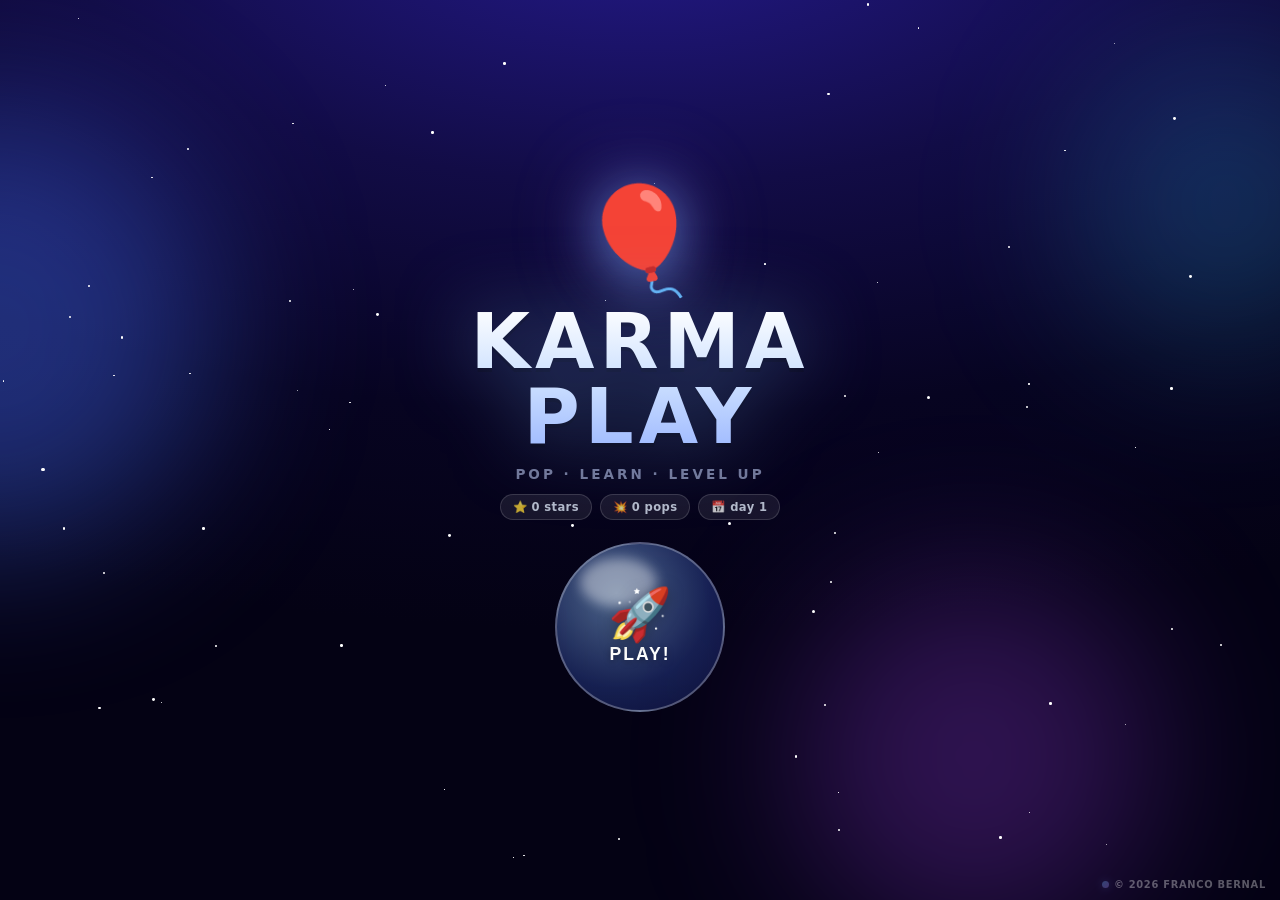
==== commit b7bbe7be: "fix: social share cards were broken, og:image pointed at a 404 og:url, og:image and twitter:image al" ====
--- a/index.html
+++ b/index.html
@@ -1,35 +1,2264 @@
 <!DOCTYPE html>
 <html lang="en">
 <head>
-<meta charset="utf-8">
-<meta name="viewport" content="width=device-width, initial-scale=1">
-<title>Karma Play has moved</title>
-<link rel="canonical" href="https://karmaplay.francobernal.ca/">
-<meta name="robots" content="noindex, follow">
-<meta http-equiv="refresh" content="0; url=https://karmaplay.francobernal.ca/">
+<meta charset="UTF-8">
+<meta name="viewport" content="width=device-width,initial-scale=1.0,user-scalable=no,viewport-fit=cover">
+<title>Karma Play · Free Toddler Learning Game</title>
+<meta name="description" content="Free offline balloon game for kids. Pop, learn letters and numbers, level up. No ads. No tracking. Works on phones and tablets.">
+<meta name="theme-color" content="#07071a">
+<meta name="apple-mobile-web-app-capable" content="yes">
+<meta name="mobile-web-app-capable" content="yes">
+<meta name="apple-mobile-web-app-status-bar-style" content="black-translucent">
+<meta name="apple-mobile-web-app-title" content="Karma Play">
+<meta name="application-name" content="Karma Play">
+<meta name="robots" content="index,follow">
+<meta name="referrer" content="no-referrer">
+<meta http-equiv="Content-Security-Policy" content="default-src 'self'; script-src 'self' 'unsafe-inline'; style-src 'self' 'unsafe-inline'; img-src 'self' data:; media-src 'self'; connect-src 'self'; font-src 'self' data:; object-src 'none'; base-uri 'none'; form-action 'none'">
+<meta property="og:type" content="website">
+<meta property="og:url" content="https://karmaplay.francobernal.ca/">
+<meta property="og:title" content="Karma Play · Free Toddler Learning Game">
+<meta property="og:description" content="Free offline balloon game for kids. Pop, learn, level up. No ads. No tracking.">
+<meta property="og:image" content="https://karmaplay.francobernal.ca/og-card.jpg">
+<meta property="og:image:width" content="1200">
+<meta property="og:image:height" content="630">
+<meta property="og:image:alt" content="Karma Play · free offline toddler learning game">
+<meta name="twitter:card" content="summary_large_image">
+<meta name="twitter:title" content="Karma Play · Free Toddler Learning Game">
+<meta name="twitter:description" content="Free offline balloon game for kids. Pop, learn, level up. No ads. No tracking.">
+<meta name="twitter:image" content="https://karmaplay.francobernal.ca/og-card.jpg">
+<link rel="manifest" href="manifest.webmanifest">
+<link rel="icon" href="icon.svg" type="image/svg+xml">
+<link rel="apple-touch-icon" href="icon.svg">
 <style>
-  :root { color-scheme: light dark; }
-  html,body { height:100%; margin:0; }
-  body {
-    display:flex; align-items:center; justify-content:center; padding:32px;
-    background:#0a0a0c; color:#ededf0;
-    font:400 16px/1.6 ui-sans-serif,-apple-system,"Segoe UI",Roboto,Helvetica,Arial,sans-serif;
-    -webkit-font-smoothing:antialiased; text-align:center;
-  }
-  main { max-width:32rem; }
-  h1 { font-size:1.5rem; font-weight:500; letter-spacing:-.02em; margin:0 0 .6rem; }
-  p { color:#8a8a93; margin:0 0 1.6rem; }
-  a { color:inherit; display:inline-block; border:1px solid rgba(255,255,255,.18);
-       border-radius:100px; padding:.7rem 1.4rem; text-decoration:none; font-size:.92rem; }
-  a:hover, a:focus-visible { border-color:currentColor; }
+*{margin:0;padding:0;box-sizing:border-box;
+  -webkit-tap-highlight-color:transparent;
+  touch-action:manipulation;
+  user-select:none;-webkit-user-select:none}
+html,body{
+  width:100vw;height:100dvh;
+  overflow:hidden;background:#07071a;
+  font-family:system-ui,-apple-system,'Segoe UI',sans-serif;
+  overscroll-behavior:none}
+.scr{position:absolute;inset:0;display:flex;
+  flex-direction:column;align-items:center;justify-content:center}
+.scr.hide{display:none!important}
+
+@keyframes auroraDrift{
+  0%  {transform:translate3d(-6%,-4%,0) scale(1.05) rotate(0deg)}
+  50% {transform:translate3d(6%,5%,0)   scale(1.18) rotate(8deg)}
+  100%{transform:translate3d(-6%,-4%,0) scale(1.05) rotate(0deg)}}
+
+/* WELCOME */
+#sWelcome{
+  background:radial-gradient(ellipse 120% 80% at 50% -10%,#241a8c 0%,#120c46 38%,#070421 70%,#040214 100%);
+  gap:12px;padding:24px;overflow:hidden}
+#wBg{position:absolute;inset:0;pointer-events:none;overflow:hidden;z-index:1}
+.wStar{position:absolute;background:#fff;border-radius:50%;
+  animation:stTwink ease-in-out infinite}
+@keyframes stTwink{
+  0%,100%{opacity:.06;transform:scale(1)}
+  50%{opacity:1;transform:scale(1.6)}}
+.wOrb{position:absolute;border-radius:50%;filter:blur(80px);
+  mix-blend-mode:screen;
+  animation:orbPulse ease-in-out infinite alternate,auroraDrift ease-in-out infinite}
+@keyframes orbPulse{
+  0%{opacity:.30;transform:scale(1)}
+  100%{opacity:.58;transform:scale(1.22)}}
+.wSpk{position:absolute;color:#fff;pointer-events:none;
+  font-size:9px;opacity:0;animation:spkFloat linear infinite}
+@keyframes spkFloat{
+  0%{opacity:0;transform:translateY(20px) scale(.4)}
+  12%{opacity:.9}88%{opacity:.5}
+  100%{opacity:0;transform:translateY(-90px) scale(1)}}
+#wIco{z-index:3;font-size:clamp(4rem,14vw,6.5rem);line-height:1;
+  animation:icoBob 2.8s ease-in-out infinite;
+  filter:drop-shadow(0 8px 26px rgba(120,180,255,.55))
+         drop-shadow(0 0 40px rgba(150,120,255,.4))}
+@keyframes icoBob{
+  0%,100%{transform:translateY(0) rotate(-4deg)}
+  50%{transform:translateY(-18px) rotate(4deg)}}
+#wTitle{
+  z-index:3;position:relative;
+  font-size:clamp(2.6rem,11vw,4.8rem);
+  font-weight:900;text-align:center;
+  line-height:.98;letter-spacing:5px;
+  background:linear-gradient(180deg,#ffffff 0%,#cfe2ff 48%,#9db8ff 100%);
+  -webkit-background-clip:text;background-clip:text;
+  -webkit-text-fill-color:transparent;color:#fff;
+  filter:drop-shadow(0 0 38px rgba(120,180,255,.5))
+         drop-shadow(0 4px 0 rgba(0,0,0,.25));
+  animation:titleFloat 5s ease-in-out infinite}
+@keyframes titleFloat{
+  0%,100%{filter:drop-shadow(0 0 38px rgba(120,180,255,.5)) drop-shadow(0 4px 0 rgba(0,0,0,.25))}
+  50%{filter:drop-shadow(0 0 72px rgba(150,200,255,.85)) drop-shadow(0 4px 0 rgba(0,0,0,.25))}}
+#wTitle::after{
+  content:'';position:absolute;inset:0;
+  background:linear-gradient(105deg,transparent 38%,rgba(255,255,255,.55) 50%,transparent 62%);
+  -webkit-background-clip:text;background-clip:text;
+  -webkit-text-fill-color:transparent;
+  mix-blend-mode:screen;
+  animation:titleSweep 4.5s ease-in-out infinite;
+  pointer-events:none}
+@keyframes titleSweep{
+  0%,72%{transform:translateX(-130%)}
+  86%,100%{transform:translateX(130%)}}
+#wSub{
+  z-index:3;color:rgba(200,215,255,.55);
+  font-size:clamp(.65rem,2.3vw,.85rem);
+  font-weight:700;letter-spacing:3px;text-transform:uppercase}
+#wMeta{
+  z-index:3;display:flex;gap:8px;flex-wrap:wrap;justify-content:center;
+  max-width:min(92vw,360px)}
+.wChip{
+  background:rgba(255,255,255,.08);border:1px solid rgba(255,255,255,.14);
+  border-radius:999px;padding:5px 12px;
+  font-size:clamp(.58rem,2vw,.72rem);font-weight:800;color:rgba(230,240,255,.75);
+  letter-spacing:.4px}
+#wPlay{
+  z-index:3;margin-top:10px;position:relative;
+  width:clamp(124px,33vw,170px);height:clamp(124px,33vw,170px);
+  border-radius:50%;
+  background:radial-gradient(circle at 36% 30%,rgba(150,200,255,.5),rgba(70,110,240,.28) 60%,rgba(40,60,180,.2));
+  border:2.5px solid rgba(255,255,255,.28);
+  backdrop-filter:blur(18px);-webkit-backdrop-filter:blur(18px);
+  display:flex;flex-direction:column;
+  align-items:center;justify-content:center;
+  gap:4px;cursor:pointer;overflow:hidden;
+  animation:playPulse 2.6s ease-in-out infinite;
+  transition:transform .14s cubic-bezier(.34,1.56,.64,1)}
+#wPlay::before{
+  content:'';position:absolute;top:8%;left:14%;
+  width:46%;height:30%;border-radius:50%;
+  background:rgba(255,255,255,.4);filter:blur(6px);
+  pointer-events:none}
+#wPlay:active{transform:scale(.84)}
+@keyframes playPulse{
+  0%,100%{box-shadow:0 10px 40px rgba(80,130,255,.3),
+                     0 0 0 0 rgba(120,170,255,.45),
+                     inset 0 -8px 22px rgba(20,40,120,.4)}
+  50%{box-shadow:0 14px 54px rgba(100,150,255,.5),
+                 0 0 0 26px rgba(120,170,255,0),
+                 inset 0 -8px 22px rgba(20,40,120,.4)}}
+.wPIco{font-size:clamp(2rem,7.5vw,3.2rem);line-height:1;
+  filter:drop-shadow(0 3px 8px rgba(0,0,0,.3))}
+.wPLbl{font-size:clamp(.82rem,3vw,1.1rem);font-weight:900;
+  color:#fff;letter-spacing:2px;
+  text-shadow:0 2px 6px rgba(0,0,0,.35)}
+.kvgMark{
+  position:absolute;
+  bottom:max(10px,env(safe-area-inset-bottom,10px));
+  right:14px;z-index:10;
+  display:flex;align-items:center;gap:5px;opacity:.34;
+  pointer-events:none}
+.kvgMark .dot{
+  width:7px;height:7px;border-radius:50%;
+  background:linear-gradient(135deg,#6ab8ff,#a78bfa);
+  box-shadow:0 0 8px rgba(120,160,255,.6);
+  flex-shrink:0}
+.kvgMark .txt{
+  font-size:clamp(.48rem,1.4vw,.62rem);font-weight:700;
+  color:#fff;letter-spacing:.7px;text-transform:uppercase}
+
+/* THEMES — equal premium world portals */
+#sThemes{
+  background:radial-gradient(ellipse 120% 90% at 50% 12%,#341463 0%,#180a3e 46%,#0a0524 74%,#05030f 100%);
+  gap:12px;padding:14px 16px 18px;
+  padding-top:max(14px,env(safe-area-inset-top,14px));
+  padding-bottom:max(18px,env(safe-area-inset-bottom,18px));
+  z-index:90;overflow:hidden;justify-content:flex-start}
+#sThemes::before{
+  content:'';position:absolute;inset:-20%;z-index:0;
+  background:
+    radial-gradient(circle at 22% 28%,rgba(170,90,255,.22),transparent 42%),
+    radial-gradient(circle at 78% 72%,rgba(80,160,255,.18),transparent 46%);
+  animation:auroraDrift 14s ease-in-out infinite;
+  pointer-events:none}
+#tHdr{
+  z-index:2;margin-top:4px;
+  font-size:clamp(1.1rem,4.4vw,1.65rem);font-weight:900;
+  color:#fff;letter-spacing:.5px;
+  text-shadow:0 0 30px rgba(200,150,255,.6),0 2px 0 rgba(0,0,0,.3)}
+#tSub{
+  z-index:2;font-size:clamp(.6rem,2vw,.76rem);font-weight:700;
+  color:rgba(220,210,255,.55);letter-spacing:.5px;margin-top:-4px;margin-bottom:2px}
+#tGrid{
+  z-index:2;
+  display:grid;grid-template-columns:1fr 1fr;
+  gap:11px;width:min(100%,400px);
+  flex:0 0 auto}
+.tCard{
+  border:none;border-radius:22px;cursor:pointer;
+  display:flex;flex-direction:column;
+  align-items:stretch;justify-content:stretch;
+  padding:0;min-height:clamp(124px,30vw,152px);height:100%;
+  position:relative;overflow:hidden;
+  box-shadow:0 8px 0 rgba(0,0,0,.30),
+             0 16px 32px rgba(0,0,0,.38),
+             inset 0 1px 0 rgba(255,255,255,.28);
+  transition:transform .14s cubic-bezier(.34,1.56,.64,1)}
+.tCard::after{
+  content:'';position:absolute;top:0;left:0;right:0;height:42%;
+  background:linear-gradient(180deg,rgba(255,255,255,.30),rgba(255,255,255,0));
+  border-radius:inherit;pointer-events:none;z-index:3}
+.tCard::before{
+  content:'';position:absolute;inset:0;border-radius:inherit;
+  box-shadow:inset 0 -16px 28px rgba(0,0,0,.32);
+  pointer-events:none;z-index:3}
+.tCard:active{
+  transform:translateY(7px) scale(.94);
+  box-shadow:0 2px 0 rgba(0,0,0,.30),inset 0 1px 0 rgba(255,255,255,.25)}
+.tScene{
+  position:relative;flex:1 1 auto;min-height:78px;
+  display:flex;align-items:center;justify-content:center;
+  overflow:hidden;z-index:1}
+.tSky{position:absolute;inset:0;pointer-events:none}
+.tGround{
+  position:absolute;left:-8%;right:-8%;bottom:-2%;height:38%;
+  border-radius:50% 50% 0 0 / 28% 28% 0 0;
+  opacity:.55;pointer-events:none;z-index:1}
+.tHero{
+  position:relative;z-index:2;line-height:1;
+  font-size:clamp(2.55rem,9.5vw,3.35rem);
+  filter:drop-shadow(0 6px 10px rgba(0,0,0,.4));
+  animation:heroBob 2.8s ease-in-out infinite}
+@keyframes heroBob{
+  0%,100%{transform:translateY(0) scale(1)}
+  50%{transform:translateY(-6px) scale(1.04)}}
+.tDeco{
+  position:absolute;z-index:1;line-height:1;pointer-events:none;
+  filter:drop-shadow(0 2px 4px rgba(0,0,0,.25));
+  opacity:.82}
+.tDeco.d1{left:8%;bottom:18%;font-size:clamp(1rem,3.6vw,1.35rem);animation:decoFloat 3.2s ease-in-out infinite}
+.tDeco.d2{right:10%;top:14%;font-size:clamp(.85rem,3vw,1.15rem);animation:decoFloat 3.8s ease-in-out infinite reverse}
+.tDeco.d3{left:14%;top:16%;font-size:clamp(.75rem,2.6vw,1rem);opacity:.7;animation:decoFloat 4.2s ease-in-out infinite}
+@keyframes decoFloat{
+  0%,100%{transform:translateY(0)}
+  50%{transform:translateY(-5px)}}
+.tSpark{
+  position:absolute;width:5px;height:5px;border-radius:50%;
+  background:#fff;opacity:.55;z-index:1;pointer-events:none;
+  box-shadow:0 0 8px rgba(255,255,255,.8);
+  animation:spkTw 2.4s ease-in-out infinite}
+@keyframes spkTw{0%,100%{opacity:.2;transform:scale(.7)}50%{opacity:.9;transform:scale(1.2)}}
+.tMeta{
+  position:relative;z-index:4;
+  padding:7px 8px 11px;text-align:center;
+  background:linear-gradient(180deg,rgba(0,0,0,0),rgba(0,0,0,.34) 40%,rgba(0,0,0,.46))}
+.tLbl{display:block;font-size:clamp(.68rem,2.35vw,.86rem);font-weight:900;
+  color:#fff;letter-spacing:.6px;
+  text-transform:uppercase;text-shadow:0 2px 4px rgba(0,0,0,.45)}
+.tTag{display:block;margin-top:2px;
+  font-size:clamp(.52rem,1.7vw,.64rem);font-weight:700;
+  color:rgba(255,255,255,.78);letter-spacing:.35px}
+/* equal cards — no wide outlier */
+.tCard[data-t=dino]    {background:linear-gradient(165deg,#7ed957 0%,#3fa84a 38%,#1B5E20 78%,#0d3012 100%)}
+.tCard[data-t=dino] .tSky{background:radial-gradient(ellipse 90% 70% at 50% 20%,rgba(255,236,150,.35),transparent 60%)}
+.tCard[data-t=dino] .tGround{background:linear-gradient(180deg,#5d4037,#2e7d32)}
+.tCard[data-t=cars]    {background:linear-gradient(165deg,#ff7a6e 0%,#e53935 40%,#B71C1C 78%,#4a0808 100%)}
+.tCard[data-t=cars] .tSky{background:radial-gradient(ellipse 90% 70% at 70% 10%,rgba(255,220,120,.3),transparent 55%)}
+.tCard[data-t=cars] .tGround{background:linear-gradient(180deg,#455a64,#263238);height:30%;border-radius:0}
+.tCard[data-t=ocean]   {background:linear-gradient(165deg,#5ef0ff 0%,#26c6da 36%,#00838F 72%,#01353a 100%)}
+.tCard[data-t=ocean] .tSky{background:radial-gradient(ellipse 100% 80% at 40% 0%,rgba(180,245,255,.4),transparent 60%)}
+.tCard[data-t=ocean] .tGround{background:linear-gradient(180deg,#26c6da,#006064);height:42%;opacity:.5}
+.tCard[data-t=robot]   {background:linear-gradient(165deg,#64b5f6 0%,#1e88e5 40%,#0D47A1 78%,#041428 100%)}
+.tCard[data-t=robot] .tSky{background:radial-gradient(ellipse 80% 60% at 60% 15%,rgba(120,220,255,.35),transparent 55%)}
+.tCard[data-t=robot] .tGround{background:linear-gradient(180deg,#546e7a,#263238);height:28%;border-radius:0;opacity:.6}
+.tCard[data-t=space]   {background:linear-gradient(165deg,#9fa8da 0%,#5c6bc0 38%,#1a237e 78%,#05051a 100%)}
+.tCard[data-t=space] .tSky{background:radial-gradient(circle at 30% 30%,rgba(255,255,255,.2),transparent 40%),radial-gradient(circle at 75% 20%,rgba(180,140,255,.25),transparent 35%)}
+.tCard[data-t=space] .tGround{background:radial-gradient(ellipse at 50% 0%,#5c6bc0,transparent 70%);height:45%;opacity:.35}
+.tCard[data-t=fantasy] {background:linear-gradient(165deg,#e1bee7 0%,#ce93d8 32%,#8e24aa 70%,#4A148C 100%)}
+.tCard[data-t=fantasy] .tSky{background:radial-gradient(ellipse 90% 70% at 50% 10%,rgba(255,200,255,.35),transparent 55%)}
+.tCard[data-t=fantasy] .tGround{background:linear-gradient(180deg,#ab47bc,#4A148C);opacity:.45}
+.btnBack{
+  z-index:2;
+  font-size:clamp(.7rem,2.5vw,.9rem);font-weight:800;
+  background:rgba(255,255,255,.12);
+  border:1.5px solid rgba(255,255,255,.22);
+  color:#fff;padding:11px 30px;border-radius:50px;
+  cursor:pointer;
+  backdrop-filter:blur(10px);-webkit-backdrop-filter:blur(10px);
+  box-shadow:0 4px 0 rgba(0,0,0,.22);
+  transition:transform .12s cubic-bezier(.34,1.56,.64,1)}
+.btnBack:active{transform:scale(.88)}
+.rowBtns{z-index:2;display:flex;gap:10px;flex-wrap:wrap;justify-content:center;margin-top:4px}
+
+/* GAME */
+#sGame{z-index:80}
+#gBg{position:absolute;inset:0;z-index:0;overflow:hidden;
+  transition:background 1.2s;contain:strict}
+#gBg::before{
+  content:'';position:absolute;inset:-25%;z-index:0;
+  background:
+    radial-gradient(circle at 28% 22%,rgba(255,255,255,.10),transparent 40%),
+    radial-gradient(circle at 74% 70%,rgba(255,255,255,.07),transparent 44%);
+  animation:auroraDrift 18s ease-in-out infinite;
+  pointer-events:none}
+/* world horizon / floor personality */
+#gBg::after{
+  content:'';position:absolute;left:0;right:0;bottom:0;z-index:1;
+  height:22%;pointer-events:none;opacity:.55}
+#gBg.w-dino::after{background:linear-gradient(180deg,transparent,rgba(46,125,50,.45) 30%,rgba(27,94,32,.7));
+  clip-path:ellipse(120% 100% at 50% 100%)}
+#gBg.w-cars::after{background:linear-gradient(180deg,transparent 10%,rgba(55,65,70,.55) 40%,rgba(30,30,35,.8));
+  height:18%;
+  background-image:repeating-linear-gradient(90deg,transparent 0 28px,rgba(255,220,80,.35) 28px 34px,transparent 34px 62px),
+    linear-gradient(180deg,transparent 20%,rgba(40,44,48,.75) 45%,rgba(20,22,26,.9))}
+#gBg.w-ocean::after{background:linear-gradient(180deg,transparent,rgba(0,150,170,.35) 35%,rgba(0,80,100,.65));
+  height:28%;clip-path:ellipse(130% 100% at 50% 100%)}
+#gBg.w-robot::after{background:linear-gradient(180deg,transparent,rgba(30,80,160,.4) 40%,rgba(10,30,70,.7));
+  height:16%}
+#gBg.w-space::after{background:radial-gradient(ellipse 90% 80% at 50% 100%,rgba(90,100,180,.45),transparent 70%);
+  height:30%}
+#gBg.w-fantasy::after{background:linear-gradient(180deg,transparent,rgba(140,60,180,.4) 40%,rgba(70,20,120,.65));
+  height:24%;clip-path:ellipse(120% 100% at 50% 100%)}
+.bgP{position:absolute;pointer-events:none;
+  animation:bgFloat linear infinite;opacity:0;
+  filter:drop-shadow(0 2px 5px rgba(0,0,0,.25))}
+@keyframes bgFloat{
+  0%{opacity:0;transform:translateY(110vh) rotate(0deg)}
+  6%{opacity:.34}88%{opacity:.22}
+  100%{opacity:0;transform:translateY(-6vh) rotate(440deg)}}
+body.q-low .wOrb,#sGame.q-low #gBg::before{filter:none!important;animation:none!important;opacity:.35}
+body.q-low .bgP{opacity:.2;animation-duration:18s!important}
+body.q-low .hBtn,body.q-low .hPill,body.q-low #wPlay,body.q-low .btnBack{
+  backdrop-filter:none!important;-webkit-backdrop-filter:none!important}
+
+#hud{
+  position:absolute;top:0;left:0;right:0;z-index:30;
+  pointer-events:none;
+  padding:8px 11px;
+  padding-top:max(10px,env(safe-area-inset-top,10px))}
+.hRow{display:flex;justify-content:space-between;align-items:center}
+.hL,.hR{display:flex;align-items:center;gap:6px;pointer-events:auto}
+.hBtn{
+  width:40px;height:40px;border-radius:50%;border:none;
+  background:rgba(12,12,38,.5);
+  backdrop-filter:blur(18px) saturate(140%);
+  -webkit-backdrop-filter:blur(18px) saturate(140%);
+  border:1px solid rgba(255,255,255,.16);
+  color:#fff;font-size:.92rem;cursor:pointer;
+  display:flex;align-items:center;justify-content:center;
+  box-shadow:0 3px 14px rgba(0,0,0,.4),inset 0 1px 0 rgba(255,255,255,.2);
+  transition:transform .12s cubic-bezier(.34,1.56,.64,1)}
+.hBtn:active{transform:scale(.78)}
+.hPill{
+  background:rgba(12,12,38,.5);
+  backdrop-filter:blur(18px) saturate(140%);
+  -webkit-backdrop-filter:blur(18px) saturate(140%);
+  border:1px solid rgba(255,255,255,.16);
+  border-radius:16px;padding:5px 13px;
+  font-size:clamp(.62rem,2.1vw,.8rem);font-weight:800;
+  color:#fff;display:flex;align-items:center;gap:3px;
+  box-shadow:0 3px 12px rgba(0,0,0,.3),inset 0 1px 0 rgba(255,255,255,.2);
+  white-space:nowrap;
+  transition:transform .18s cubic-bezier(.34,1.56,.64,1)}
+.hPill.bump{animation:pillBump .4s cubic-bezier(.34,1.56,.64,1)}
+@keyframes pillBump{0%{transform:scale(1)}40%{transform:scale(1.22)}100%{transform:scale(1)}}
+.hPill.pStr{
+  background:linear-gradient(135deg,rgba(255,200,0,.96),rgba(255,110,0,.96));
+  border-color:rgba(255,230,150,.5);
+  box-shadow:0 3px 16px rgba(255,140,0,.45),inset 0 1px 0 rgba(255,255,255,.35);
+  display:none}
+.hPill.pStr.on{display:flex}
+.hPill.pCmb{
+  background:linear-gradient(135deg,rgba(210,60,255,.96),rgba(120,80,250,.96));
+  border-color:rgba(230,180,255,.5);
+  box-shadow:0 3px 16px rgba(170,80,255,.45),inset 0 1px 0 rgba(255,255,255,.35);
+  display:none}
+.hPill.pCmb.on{display:flex}
+.hLvRow{display:flex;align-items:center;justify-content:center;gap:8px;margin-top:7px}
+.hLvTxt{
+  font-size:clamp(.55rem,1.8vw,.72rem);font-weight:800;
+  color:rgba(255,255,255,.95);
+  text-shadow:0 1px 5px rgba(0,0,0,.7)}
+.hLvBar{
+  width:clamp(80px,22vw,138px);height:9px;
+  background:rgba(0,0,0,.32);border-radius:5px;overflow:hidden;
+  border:1px solid rgba(255,255,255,.14);
+  box-shadow:inset 0 1px 3px rgba(0,0,0,.4)}
+.hLvFill{
+  height:100%;border-radius:5px;position:relative;
+  background:linear-gradient(90deg,#FFD93D,#FF8A3D,#FF5252);
+  box-shadow:0 0 10px rgba(255,160,60,.6);
+  transition:width .45s cubic-bezier(.25,.46,.45,.94);width:0%}
+.hLvFill::after{
+  content:'';position:absolute;inset:0;border-radius:5px;
+  background:linear-gradient(90deg,transparent,rgba(255,255,255,.55),transparent);
+  background-size:60% 100%;background-repeat:no-repeat;
+  animation:barShimmer 2.2s linear infinite}
+@keyframes barShimmer{0%{background-position:-60% 0}100%{background-position:160% 0}}
+
+#mission{
+  margin:8px auto 0;max-width:min(92vw,340px);
+  pointer-events:none;display:none;
+  background:rgba(12,12,38,.48);
+  border:1px solid rgba(255,255,255,.16);
+  border-radius:18px;padding:7px 14px;
+  text-align:center;
+  box-shadow:0 4px 16px rgba(0,0,0,.28),inset 0 1px 0 rgba(255,255,255,.16);
+  backdrop-filter:blur(14px);-webkit-backdrop-filter:blur(14px)}
+#mission.on{display:block}
+#mission .mIco{font-size:1.05rem;margin-right:4px}
+#mission .mTxt{
+  font-size:clamp(.68rem,2.3vw,.86rem);font-weight:900;color:#fff;
+  text-shadow:0 1px 4px rgba(0,0,0,.5)}
+#mission.find{
+  background:linear-gradient(135deg,rgba(80,140,255,.55),rgba(140,80,255,.5));
+  border-color:rgba(200,220,255,.4);
+  animation:mPulse 1.4s ease-in-out infinite}
+@keyframes mPulse{
+  0%,100%{box-shadow:0 4px 16px rgba(100,140,255,.3)}
+  50%{box-shadow:0 4px 28px rgba(150,180,255,.65)}}
+
+#gc{position:absolute;inset:0;z-index:10;contain:layout style size}
+.rip{
+  position:absolute;z-index:11;
+  width:48px;height:48px;border-radius:50%;
+  border:2.5px solid rgba(255,255,255,.55);
+  box-shadow:0 0 14px rgba(255,255,255,.4);
+  pointer-events:none;
+  animation:ripAnim .55s cubic-bezier(.16,1,.3,1) forwards}
+@keyframes ripAnim{
+  0%{transform:translate(-50%,-50%) scale(.1);opacity:1}
+  100%{transform:translate(-50%,-50%) scale(3.6);opacity:0}}
+.bw{position:absolute;z-index:10;cursor:pointer;will-change:transform;touch-action:none}
+.bw .bShell{transition:filter .2s,transform .12s;
+  animation:balBreathe 3.4s ease-in-out infinite;
+  transform-origin:50% 88%}
+@keyframes balBreathe{
+  0%,100%{transform:rotate(-2.2deg) scale(1,1)}
+  50%{transform:rotate(2.2deg) scale(1.025,.985)}}
+.bw.popped{animation:popAnim .32s cubic-bezier(.34,1.56,.64,1) forwards;pointer-events:none}
+.bw.popped .bShell{animation:none}
+@keyframes popAnim{
+  0%{transform:scale(1);opacity:1}
+  18%{transform:scale(1.55)}
+  100%{transform:scale(0);opacity:0}}
+.bw.gold .bShell{filter:drop-shadow(0 0 20px rgba(255,215,0,.95))}
+.bw.power .bShell{filter:drop-shadow(0 0 18px rgba(120,220,255,.9))}
+.bw.target .bShell{
+  filter:drop-shadow(0 0 18px rgba(255,255,255,.95)) drop-shadow(0 0 8px rgba(120,200,255,.8));
+  animation:targetPulse 1s ease-in-out infinite}
+@keyframes targetPulse{
+  0%,100%{transform:scale(1)}
+  50%{transform:scale(1.08)}}
+.bw.hint .bShell{
+  animation:hintGlow 1s ease-in-out 2;
+  filter:drop-shadow(0 0 22px rgba(255,255,255,.95))}
+@keyframes hintGlow{
+  0%,100%{transform:scale(1)}
+  50%{transform:scale(1.14)}}
+.bw.tut{z-index:40}
+.bw.tut .bShell{animation:hintGlow 1.1s ease-in-out infinite;
+  filter:drop-shadow(0 0 26px rgba(255,255,255,1))}
+.tutTag{
+  position:absolute;left:50%;bottom:-28px;transform:translateX(-50%);
+  background:linear-gradient(135deg,#fff,#dfe8ff);
+  color:#2a2a55;font-weight:900;font-size:.78rem;
+  padding:5px 12px;border-radius:999px;white-space:nowrap;
+  box-shadow:0 6px 18px rgba(0,0,0,.35);pointer-events:none}
+.par{position:absolute;z-index:35;border-radius:3px;pointer-events:none;will-change:transform,opacity}
+.lf{
+  position:absolute;z-index:36;pointer-events:none;
+  font-weight:900;color:#fff;
+  text-shadow:0 2px 0 rgba(0,0,0,.3),0 0 16px rgba(255,220,120,.7);
+  animation:lfAnim 1.3s cubic-bezier(.16,1,.3,1) forwards}
+@keyframes lfAnim{
+  0%{transform:translateY(0) scale(.35);opacity:0}
+  8%{opacity:1;transform:translateY(-12px) scale(1.25)}
+  50%{opacity:1;transform:translateY(-42px)}
+  100%{opacity:0;transform:translateY(-94px)}}
+
+#fbToast{
+  position:absolute;top:36%;left:50%;
+  transform:translate(-50%,-50%);
+  z-index:55;pointer-events:none;display:none;text-align:center}
+#fbToast.on{
+  display:block;
+  animation:toastAnim 1s cubic-bezier(.175,.885,.32,1.275) forwards}
+@keyframes toastAnim{
+  0%{transform:translate(-50%,-50%) scale(.08);opacity:0}
+  12%{transform:translate(-50%,-50%) scale(1.3);opacity:1}
+  55%{transform:translate(-50%,-50%) scale(1);opacity:1}
+  100%{transform:translate(-50%,-65%) scale(.42);opacity:0}}
+.fbIco{font-size:clamp(2.6rem,10vw,4rem);display:block;line-height:1;
+  filter:drop-shadow(0 4px 12px rgba(0,0,0,.4))}
+.fbTxt{
+  font-size:clamp(1.1rem,4.2vw,1.9rem);font-weight:900;
+  color:#fff;text-shadow:0 2px 0 rgba(0,0,0,.28),0 0 20px rgba(255,220,120,.6);
+  display:block}
+
+#lvBan{
+  position:absolute;top:9%;left:50%;
+  transform:translateX(-50%);
+  z-index:56;pointer-events:none;
+  display:none;white-space:nowrap;text-align:center}
+#lvBan.on{
+  display:block;
+  animation:lvBanAnim 3.2s cubic-bezier(.175,.885,.32,1.275) forwards}
+@keyframes lvBanAnim{
+  0%{transform:translateX(-50%) scale(.2) translateY(40px);opacity:0}
+  9%{transform:translateX(-50%) scale(1.1) translateY(0);opacity:1}
+  74%{transform:translateX(-50%) scale(1) translateY(0);opacity:1}
+  100%{transform:translateX(-50%) scale(.78) translateY(-35px);opacity:0}}
+.lvBIn{
+  background:linear-gradient(135deg,rgba(255,215,0,.98),rgba(255,120,0,.98));
+  border-radius:28px;padding:13px 34px;
+  border:1.5px solid rgba(255,235,160,.6);
+  box-shadow:0 12px 46px rgba(255,140,0,.6),inset 0 1px 0 rgba(255,255,255,.4)}
+.lvBT{
+  font-size:clamp(1.1rem,4.2vw,1.9rem);font-weight:900;
+  color:#fff;text-shadow:0 2px 0 rgba(0,0,0,.18)}
+.lvBS{
+  font-size:clamp(.58rem,2vw,.82rem);
+  color:rgba(255,255,255,.96);font-weight:800;letter-spacing:.5px}
+
+#fxSlow{
+  position:absolute;inset:0;z-index:12;pointer-events:none;display:none;
+  background:radial-gradient(circle at 50% 40%,rgba(120,220,255,.12),transparent 60%);
+  box-shadow:inset 0 0 80px rgba(80,180,255,.18)}
+#fxSlow.on{display:block}
+#shakeRoot{position:absolute;inset:0}
+
+#pauseOv{
+  position:absolute;inset:0;z-index:85;
+  display:none;align-items:center;justify-content:center;
+  background:rgba(6,6,24,.66);backdrop-filter:blur(16px);
+  -webkit-backdrop-filter:blur(16px)}
+#pauseOv.show{display:flex}
+.pCard{
+  background:linear-gradient(180deg,#ffffff,#f1f4ff);
+  border-radius:32px;
+  padding:26px 34px;text-align:center;max-width:min(92vw,320px);
+  box-shadow:0 18px 56px rgba(0,0,0,.4),inset 0 1px 0 rgba(255,255,255,.9);
+  animation:pCardIn .34s cubic-bezier(.34,1.56,.64,1)}
+@keyframes pCardIn{0%{transform:scale(.2);opacity:0}100%{transform:scale(1);opacity:1}}
+.pTitle{font-size:1.22rem;font-weight:900;color:#3a3a5a;margin-bottom:10px}
+.pHint{font-size:.72rem;font-weight:700;color:#7a7a9a;margin-bottom:16px;line-height:1.35}
+.pBtns{display:flex;flex-direction:column;gap:10px;align-items:center}
+.pBtn{
+  width:180px;padding:13px 16px;border:none;border-radius:22px;
+  font-size:.92rem;font-weight:900;cursor:pointer;color:#fff;
+  box-shadow:0 6px 0 rgba(0,0,0,.16),inset 0 1px 0 rgba(255,255,255,.35);
+  display:flex;align-items:center;justify-content:center;gap:7px;
+  transition:transform .1s}
+.pBtn:active{transform:translateY(6px);box-shadow:0 1px 0 rgba(0,0,0,.16)}
+.pResume{background:linear-gradient(135deg,#6fd47a,#388E3C)}
+.pHome{background:linear-gradient(135deg,#56b0f7,#1565C0)}
+.pToggle{background:linear-gradient(135deg,#a78bfa,#6d28d9)}
+
+#kvgGame{
+  position:absolute;
+  bottom:max(10px,env(safe-area-inset-bottom,10px));
+  left:13px;z-index:40;
+  display:flex;align-items:center;gap:5px;
+  opacity:.26;pointer-events:none}
+
+@media(max-height:560px){
+  #wTitle{font-size:2rem}
+  #wPlay{width:92px;height:92px}
+  .hBtn{width:34px;height:34px;font-size:.8rem}
+  #wMeta{display:none}}
+@media(prefers-reduced-motion:reduce){
+  *,*::before,*::after{
+    animation-duration:.001ms!important;
+    animation-iteration-count:1!important;
+    transition-duration:.001ms!important}
+  .wOrb,#gBg::before,#sThemes::before,#wTitle,#wTitle::after,
+  .hLvFill::after,.bgP,#mission.find{animation:none!important}
+  .bgP{opacity:.25}
+}
+
+/* ═══════════════════════════════════════════════════
+   INTRO VIDEO — autoplay muted, then main PLAY screen
+═══════════════════════════════════════════════════ */
+#sIntro{
+  z-index:200;background:#03010f;
+  overflow:hidden;pointer-events:none}
+#introStage{
+  position:absolute;inset:0;overflow:hidden;background:#03010f}
+#introVid{
+  position:absolute;inset:0;width:100%;height:100%;
+  object-fit:cover;object-position:center;
+  background:#03010f;
+  opacity:0;
+  transition:opacity .45s ease}
+#introVid.on{opacity:1}
+#introVid.out{opacity:0;transition:opacity .55s ease}
+#introVeil{
+  position:absolute;inset:0;z-index:2;pointer-events:none;
+  background:
+    radial-gradient(ellipse 90% 75% at 50% 45%,transparent 35%,rgba(3,1,15,.25) 75%,rgba(3,1,15,.55) 100%)}
+#introFlash{
+  position:absolute;inset:0;z-index:20;pointer-events:none;
+  background:#03010f;
+  opacity:0;transition:opacity .5s ease}
+#introFlash.on{opacity:1}
+#sIntro.leaving{pointer-events:none}
 </style>
-<script>location.replace('https://karmaplay.francobernal.ca/');</script>
 </head>
 <body>
-<main>
-  <h1>Karma Play has a new home</h1>
-  <p>Redirecting you now. If nothing happens, use the link below.</p>
-  <a href="https://karmaplay.francobernal.ca/">Continue to Karma Play</a>
-</main>
+
+<!-- INTRO: silent video, then main welcome/PLAY -->
+<div class="scr" id="sIntro" aria-hidden="true">
+  <div id="introStage">
+    <video id="introVid"
+      muted defaultMuted
+      playsinline webkit-playsinline
+      autoplay
+      preload="auto"
+      disablePictureInPicture
+      controlslist="nodownload noplaybackrate noremoteplayback">
+      <source src="intro.mp4" type="video/mp4">
+    </video>
+    <div id="introVeil"></div>
+  </div>
+  <div id="introFlash"></div>
+</div>
+
+<!-- WELCOME -->
+<div class="scr hide" id="sWelcome">
+  <div id="wBg"></div>
+  <div id="wIco">🎈</div>
+  <div id="wTitle">KARMA<br>PLAY</div>
+  <div id="wSub">Pop · Learn · Level Up</div>
+  <div id="wMeta">
+    <span class="wChip" id="wStars">⭐ 0 stars</span>
+    <span class="wChip" id="wPops">💥 0 pops</span>
+    <span class="wChip" id="wDay">📅 day 1</span>
+  </div>
+  <button id="wPlay" type="button" aria-label="Play">
+    <span class="wPIco">🚀</span>
+    <span class="wPLbl">PLAY!</span>
+  </button>
+  <div class="kvgMark">
+    <div class="dot"></div>
+    <span class="txt">© 2026 Franco Bernal</span>
+  </div>
+</div>
+
+<!-- THEMES -->
+<div class="scr hide" id="sThemes">
+  <div id="tHdr">Choose Your World!</div>
+  <div id="tSub">Pick a portal · Pop · Learn · Level up</div>
+  <div id="tGrid">
+    <button class="tCard" data-t="dino" type="button">
+      <div class="tScene" aria-hidden="true">
+        <div class="tSky"></div><div class="tGround"></div>
+        <span class="tDeco d3">🌿</span><span class="tDeco d2">🌋</span><span class="tDeco d1">🌴</span>
+        <span class="tSpark" style="left:22%;top:28%"></span>
+        <span class="tHero">🦖</span>
+      </div>
+      <div class="tMeta"><span class="tLbl">Dino World</span><span class="tTag">Roar · Count · Explore</span></div>
+    </button>
+    <button class="tCard" data-t="cars" type="button">
+      <div class="tScene" aria-hidden="true">
+        <div class="tSky"></div><div class="tGround"></div>
+        <span class="tDeco d3">🏁</span><span class="tDeco d2">⚡</span><span class="tDeco d1">🔧</span>
+        <span class="tSpark" style="left:70%;top:24%"></span>
+        <span class="tHero">🏎️</span>
+      </div>
+      <div class="tMeta"><span class="tLbl">Car World</span><span class="tTag">Speed · Colors · Zoom</span></div>
+    </button>
+    <button class="tCard" data-t="ocean" type="button">
+      <div class="tScene" aria-hidden="true">
+        <div class="tSky"></div><div class="tGround"></div>
+        <span class="tDeco d3">🐚</span><span class="tDeco d2">⭐</span><span class="tDeco d1">🐠</span>
+        <span class="tSpark" style="left:30%;top:20%"></span>
+        <span class="tHero">🐳</span>
+      </div>
+      <div class="tMeta"><span class="tLbl">Ocean</span><span class="tTag">Swim · Letters · Bubbles</span></div>
+    </button>
+    <button class="tCard" data-t="robot" type="button">
+      <div class="tScene" aria-hidden="true">
+        <div class="tSky"></div><div class="tGround"></div>
+        <span class="tDeco d3">⚙️</span><span class="tDeco d2">💡</span><span class="tDeco d1">📡</span>
+        <span class="tSpark" style="left:62%;top:30%"></span>
+        <span class="tHero">🤖</span>
+      </div>
+      <div class="tMeta"><span class="tLbl">Robot</span><span class="tTag">Beep · Shapes · Build</span></div>
+    </button>
+    <button class="tCard" data-t="space" type="button">
+      <div class="tScene" aria-hidden="true">
+        <div class="tSky"></div><div class="tGround"></div>
+        <span class="tDeco d3">🪐</span><span class="tDeco d2">⭐</span><span class="tDeco d1">☄️</span>
+        <span class="tSpark" style="left:18%;top:36%"></span>
+        <span class="tSpark" style="left:78%;top:18%;animation-delay:.6s"></span>
+        <span class="tHero">🚀</span>
+      </div>
+      <div class="tMeta"><span class="tLbl">Space</span><span class="tTag">Blast · Numbers · Stars</span></div>
+    </button>
+    <button class="tCard" data-t="fantasy" type="button">
+      <div class="tScene" aria-hidden="true">
+        <div class="tSky"></div><div class="tGround"></div>
+        <span class="tDeco d3">🏰</span><span class="tDeco d2">✨</span><span class="tDeco d1">🦋</span>
+        <span class="tSpark" style="left:25%;top:22%"></span>
+        <span class="tSpark" style="left:72%;top:32%;animation-delay:.4s"></span>
+        <span class="tHero">🦄</span>
+      </div>
+      <div class="tMeta"><span class="tLbl">Fantasy</span><span class="tTag">Magic · Words · Wonder</span></div>
+    </button>
+  </div>
+  <div class="rowBtns">
+    <button class="btnBack" type="button" id="bThemesBack">← Back</button>
+  </div>
+  <div class="kvgMark"><div class="dot"></div><span class="txt">© 2026 Franco Bernal</span></div>
+</div>
+
+<!-- GAME -->
+<div class="scr hide" id="sGame">
+  <div id="shakeRoot">
+    <div id="gBg"></div>
+    <div id="fxSlow"></div>
+    <div id="hud">
+      <div class="hRow">
+        <div class="hL">
+          <button class="hBtn" id="pauseBtn" type="button" aria-label="Pause">⏸️</button>
+          <button class="hBtn" id="homeBtn" type="button" aria-label="Home">🏠</button>
+        </div>
+        <div style="display:flex;align-items:center;gap:5px">
+          <div class="hPill" id="scPill">⭐ <span id="scV">0</span></div>
+          <div class="hPill pStr" id="strPill">🔥 <span id="strV">0</span></div>
+          <div class="hPill pCmb" id="cmbPill">✨ <span id="cmbV">x2</span></div>
+        </div>
+        <div class="hR">
+          <button class="hBtn" id="musBtn" type="button" aria-label="Music">🎵</button>
+        </div>
+      </div>
+      <div class="hLvRow">
+        <span class="hLvTxt" id="lvTxt">Level 1</span>
+        <div class="hLvBar"><div class="hLvFill" id="lvFill"></div></div>
+        <span class="hLvTxt" id="lvGoal"></span>
+      </div>
+      <div id="mission"><span class="mIco" id="mIco">🎯</span><span class="mTxt" id="mTxt">Pop balloons!</span></div>
+    </div>
+    <div id="gc"></div>
+    <div id="fbToast">
+      <span class="fbIco" id="fbIco">🎉</span>
+      <span class="fbTxt" id="fbTxt">WOW!</span>
+    </div>
+    <div id="lvBan">
+      <div class="lvBIn">
+        <div class="lvBT" id="lvBT">⭐ Level 2!</div>
+        <div class="lvBS" id="lvBS">AMAZING!</div>
+      </div>
+    </div>
+    <div id="pauseOv">
+      <div class="pCard">
+        <div class="pTitle">⏸️ Paused</div>
+        <div class="pHint" id="pStats">Take a breath. Progress is saved on this device only.</div>
+        <div class="pBtns">
+          <button class="pBtn pResume" id="pResumeBtn" type="button">▶️ Resume</button>
+          <button class="pBtn pToggle" id="pSpeechBtn" type="button">🗣️ Voice: On</button>
+          <button class="pBtn pHome" id="pHomeBtn" type="button">🏠 Home</button>
+        </div>
+      </div>
+    </div>
+    <div id="kvgGame" class="kvgMark"><div class="dot"></div><span class="txt">© 2026 Franco Bernal</span></div>
+  </div>
+</div>
+
+<script>
+'use strict';
+/* ════════════════════════════════════════════════════
+   KARMA PLAY · Level 2 — Product-ready free kids game
+   © 2026 Franco Bernal · Proprietary. Free to play.
+   No ads. No tracking. No network for gameplay.
+   All progress stays on this device.
+════════════════════════════════════════════════════ */
+const VERSION = '2.2.3';
+// Bump when re-rendering the neural voice pack so clients skip stale HTTP cache
+const VOICE_PACK = 'jenny-happy1';
+const STORE_KEY = 'kvg_os3';
+
+// ── THEMES ─────────────────────────────────────────
+const THEMES = {
+  dino: {
+    bg:'radial-gradient(ellipse 130% 90% at 50% 0%,#1B5E20 0%,#2E7D32 24%,#103a13 56%,#040d05 100%)',
+    parts:['🦖','🦕','🌿','🥚','🦴','🌋','🐊','🌴'],
+    cols:['#66BB6A','#A5D6A7','#FFD54F','#FF8A65','#81C784','#DCEDC8','#AED581'],
+    acc:'#FFD54F', mood:[196,220,247,294,330,370,392,440,494], tempo:500
+  },
+  cars: {
+    bg:'radial-gradient(ellipse 130% 90% at 50% 0%,#B71C1C 0%,#C62828 24%,#5a0d0d 56%,#160303 100%)',
+    parts:['🚗','🏎️','🚕','🚙','⚡','🏁','🔧','🛣️'],
+    cols:['#EF5350','#FF8A65','#FFD740','#64B5F6','#EF9A9A','#FFCC80','#FF7043'],
+    acc:'#FFD740', mood:[220,247,294,330,392,440,494,523,587], tempo:420
+  },
+  ocean: {
+    bg:'radial-gradient(ellipse 130% 90% at 50% 0%,#006064 0%,#00838F 24%,#013e49 56%,#021018 100%)',
+    parts:['🐳','🐬','🐠','⭐','🦀','🐙','🐡','🌊','🐚'],
+    cols:['#4DD0E1','#80DEEA','#26C6DA','#FFD54F','#FF8A65','#B2DFDB','#4DB6AC'],
+    acc:'#80DEEA', mood:[262,294,330,392,440,494,523,587,659], tempo:560
+  },
+  robot: {
+    bg:'radial-gradient(ellipse 130% 90% at 50% 0%,#0D47A1 0%,#1565C0 24%,#06163a 56%,#020510 100%)',
+    parts:['🤖','⚙️','🔩','💡','🔋','📡','🛸','🔌'],
+    cols:['#42A5F5','#4FC3F7','#80DEEA','#B0BEC5','#90CAF9','#E1F5FE','#29B6F6'],
+    acc:'#80DEEA', mood:[174,196,220,261,294,330,392,440], tempo:390
+  },
+  fantasy: {
+    bg:'radial-gradient(ellipse 130% 90% at 50% 0%,#4A148C 0%,#6A1B9A 24%,#2a0747 56%,#0a0118 100%)',
+    parts:['🦄','🧚','🏰','🌟','🌙','✨','🦋','🌈','💫','🌸'],
+    cols:['#CE93D8','#F48FB1','#B39DDB','#FFD740','#80DEEA','#FFCC80','#A78BFA'],
+    acc:'#FFD740', mood:[261,294,330,349,392,440,523,587,659], tempo:510
+  },
+  space: {
+    bg:'radial-gradient(ellipse 130% 90% at 50% 0%,#1a237e 0%,#283593 24%,#0d1238 56%,#02020c 100%)',
+    parts:['🚀','🪐','⭐','🌙','👽','🛰️','☄️','🌌','✨'],
+    cols:['#7986CB','#9FA8DA','#80DEEA','#FFD740','#F48FB1','#B39DDB','#64B5F6'],
+    acc:'#80DEEA', mood:[196,233,262,311,349,392,466,523], tempo:470
+  }
+};
+
+// ── EDUCATIONAL CONTENT ────────────────────────────
+const ALPHA = 'ABCDEFGHIJKLMNOPQRSTUVWXYZ'.split('');
+const NUMS  = ['1','2','3','4','5','6','7','8','9','10'];
+const SHAPES = [
+  {sym:'△', name:'triangle'}, {sym:'○', name:'circle'},
+  {sym:'□', name:'square'}, {sym:'◇', name:'diamond'},
+  {sym:'★', name:'star'}, {sym:'♥', name:'heart'}
+];
+const ANIMALS = ['🐶','🐱','🐰','🐻','🐼','🦁','🐯','🐮','🐷','🐵',
+                 '🦊','🐸','🐧','🦆','🐴','🐔','🦒','🐘','🦓','🐨'];
+const COLORS = [
+  {name:'red', hex:'#EF5350'}, {name:'blue', hex:'#42A5F5'},
+  {name:'green', hex:'#66BB6A'}, {name:'yellow', hex:'#FFB300'},
+  {name:'purple', hex:'#AB47BC'}, {name:'orange', hex:'#FF7043'}
+];
+const SAY_MAP = {
+  '△':'triangle','○':'circle','□':'square','◇':'diamond','★':'star','♥':'heart',
+  '🐶':'dog','🐱':'cat','🐰':'bunny','🐻':'bear','🐼':'panda','🦁':'lion',
+  '🐯':'tiger','🐮':'cow','🐷':'pig','🐵':'monkey','🦊':'fox','🐸':'frog',
+  '🐧':'penguin','🦆':'duck','🐴':'horse','🐔':'chicken','🦒':'giraffe',
+  '🐘':'elephant','🦓':'zebra','🐨':'koala'
+};
+const NUM_WORDS = {
+  '1':'one','2':'two','3':'three','4':'four','5':'five',
+  '6':'six','7':'seven','8':'eight','9':'nine','10':'ten'
+};
+const COLOR_MARK = '◆'; // color lesson balloons use this mark + color fill
+
+function labelPool(lv) {
+  // Mix letters / numbers / animals early; shapes + colors unlock for fun variety
+  if (lv <= 2)  return [...ALPHA.slice(0,8), ...NUMS.slice(0,4), ...ANIMALS.slice(0,5)];
+  if (lv <= 5)  return [...ALPHA.slice(0,14), ...NUMS.slice(0,7), ...ANIMALS.slice(0,10),
+                        ...COLORS.map(c => COLOR_MARK + c.name)];
+  if (lv <= 9)  return [...ALPHA, ...NUMS, ...ANIMALS.slice(0,16),
+                        ...SHAPES.map(s=>s.sym), ...COLORS.map(c => COLOR_MARK + c.name)];
+  if (lv <= 14) return [...ALPHA, ...NUMS, ...ANIMALS, ...SHAPES.map(s=>s.sym),
+                        ...COLORS.map(c => COLOR_MARK + c.name)];
+  return [...ALPHA, ...NUMS, ...ANIMALS, ...SHAPES.map(s=>s.sym),
+          ...COLORS.map(c => COLOR_MARK + c.name),
+          ...Array.from({length:8},(_,i)=>(lv+i).toString())];
+}
+
+function displayLabel(val) {
+  if (val && val.startsWith(COLOR_MARK)) return '';
+  return val;
+}
+function isColorLabel(val) { return !!(val && val.startsWith(COLOR_MARK)); }
+function colorNameOf(val) { return isColorLabel(val) ? val.slice(COLOR_MARK.length) : ''; }
+
+// ── STATE ──────────────────────────────────────────
+let theme = 'dino';
+let level = 1, score = 0, streak = 0, combo = 1, bestStreakRun = 0;
+let lvPops = 0;
+let balloons = [], raf = null, spTmr = null;
+let paused = false, musicOn = true, speechOn = true;
+let visits = 0, totalPops = 0, stars = 0, dayStreak = 1, tutorialDone = false;
+let bestStreak = 0, lettersSeen = {}, lastPlayDate = '';
+let parBudget = 0, gcTick = 0, onGameScreen = false;
+let quality = 2; // 2 high, 1 med, 0 low
+let slowUntil = 0, findTarget = null, findUntil = 0;
+let mission = null, tutMode = false;
+let lastSay = 0, lastFrame = 0, fpsEMA = 60, fpsSamples = 0;
+let lastNumPop = 0, countChain = 0;
+const PAR_MAX_BASE = 52;
+const voiceBufs = new Map();   // decoded AudioBuffers (neural Jenny happy pack)
+const voiceHtml = new Map();   // HTMLAudioElement fallback pool
+let voiceSource = null;        // active BufferSourceNode
+let activeVoiceEl = null;
+let voiceBase = null;
+let voiceReady = false;
+
+// ── PERSISTENCE (device only) ──────────────────────
+function save() {
+  try {
+    localStorage.setItem(STORE_KEY, JSON.stringify({
+      v: VERSION, visits, totalPops, musicOn, speechOn, stars,
+      dayStreak, tutorialDone, bestStreak, lettersSeen, lastPlayDate
+    }));
+  } catch (e) {}
+}
+function load() {
+  try {
+    const raw = localStorage.getItem(STORE_KEY) || localStorage.getItem('kvg_os2') || '{}';
+    const d = JSON.parse(raw);
+    visits = d.visits || 0;
+    totalPops = d.totalPops || 0;
+    musicOn = d.musicOn !== false;
+    speechOn = d.speechOn !== false;
+    stars = d.stars || 0;
+    dayStreak = d.dayStreak || 1;
+    tutorialDone = !!d.tutorialDone;
+    bestStreak = d.bestStreak || 0;
+    lettersSeen = d.lettersSeen || {};
+    lastPlayDate = d.lastPlayDate || '';
+  } catch (e) {}
+}
+function todayKey() {
+  const d = new Date();
+  return d.getFullYear() + '-' + (d.getMonth()+1) + '-' + d.getDate();
+}
+function touchDayStreak() {
+  const t = todayKey();
+  if (lastPlayDate === t) return;
+  if (lastPlayDate) {
+    const prev = new Date(lastPlayDate);
+    const now = new Date(t);
+    const diff = Math.round((now - prev) / 86400000);
+    dayStreak = diff === 1 ? dayStreak + 1 : 1;
+  } else dayStreak = 1;
+  lastPlayDate = t;
+  save();
+}
+load();
+touchDayStreak();
+
+function refreshWelcomeMeta() {
+  const s = document.getElementById('wStars');
+  const p = document.getElementById('wPops');
+  const d = document.getElementById('wDay');
+  if (s) s.textContent = '⭐ ' + stars + ' stars';
+  if (p) p.textContent = '💥 ' + totalPops + ' pops';
+  if (d) d.textContent = '📅 day ' + dayStreak;
+}
+refreshWelcomeMeta();
+
+// ════════════════════════════════════════════════════
+// ADAPTIVE QUALITY (low-end tablets first)
+// ════════════════════════════════════════════════════
+function applyQuality() {
+  document.body.classList.toggle('q-low', quality === 0);
+  document.getElementById('sGame').classList.toggle('q-low', quality === 0);
+}
+function parMax() {
+  return quality === 0 ? 18 : quality === 1 ? 34 : PAR_MAX_BASE;
+}
+function sampleFps(dt) {
+  if (dt <= 0 || dt > 0.2) return;
+  const fps = 1 / dt;
+  fpsEMA = fpsEMA * 0.9 + fps * 0.1;
+  if (++fpsSamples % 90 === 0) {
+    if (fpsEMA < 38 && quality > 0) { quality--; applyQuality(); }
+    else if (fpsEMA > 55 && quality < 2) { quality++; applyQuality(); }
+  }
+}
+
+// ════════════════════════════════════════════════════
+// AUDIO ENGINE — layered, compressed, kid-safe
+// ════════════════════════════════════════════════════
+let ac = null, masterGain = null, musicBus = null, sfxBus = null;
+let mTmr = null, mIdx = 3, mBeat = 0, noiseBuf = null;
+
+function initAudio() {
+  if (ac) { if (ac.state === 'suspended') ac.resume().catch(()=>{}); return; }
+  try {
+    ac = new (window.AudioContext || window.webkitAudioContext)();
+    masterGain = ac.createGain(); masterGain.gain.value = 0.92;
+    musicBus = ac.createGain(); musicBus.gain.value = 0.085;
+    sfxBus = ac.createGain(); sfxBus.gain.value = 0.95;
+    musicBus.connect(masterGain);
+    sfxBus.connect(masterGain);
+    if (ac.createDynamicsCompressor) {
+      const comp = ac.createDynamicsCompressor();
+      comp.threshold.value = -16; comp.knee.value = 22;
+      comp.ratio.value = 3.2; comp.attack.value = 0.003; comp.release.value = 0.22;
+      masterGain.connect(comp); comp.connect(ac.destination);
+    } else masterGain.connect(ac.destination);
+    // shared noise buffer for pops
+    const len = Math.floor(ac.sampleRate * 0.08);
+    noiseBuf = ac.createBuffer(1, len, ac.sampleRate);
+    const data = noiseBuf.getChannelData(0);
+    for (let i = 0; i < len; i++) data[i] = (Math.random()*2-1) * Math.pow(1-i/len, 2.4);
+    if (ac.state === 'suspended') ac.resume().catch(()=>{});
+  } catch (e) {}
+}
+function sfxOut() { return sfxBus || masterGain || (ac && ac.destination); }
+function musOut() { return musicBus || masterGain || (ac && ac.destination); }
+
+function tone(freq, vol, type, dur, when, pan, bus) {
+  if (!ac) return;
+  const out = bus || sfxOut(); if (!out) return;
+  const t = when || ac.currentTime;
+  try {
+    const o = ac.createOscillator(), g = ac.createGain();
+    const p = ac.createStereoPanner ? ac.createStereoPanner() : null;
+    o.type = type || 'sine';
+    o.frequency.setValueAtTime(freq, t);
+    g.gain.setValueAtTime(Math.max(0.0001, vol), t);
+    g.gain.exponentialRampToValueAtTime(0.001, t + dur);
+    o.connect(g);
+    if (p) { g.connect(p); p.pan.value = pan || 0; p.connect(out); }
+    else g.connect(out);
+    o.start(t); o.stop(t + dur + 0.03);
+  } catch (e) {}
+}
+
+function noiseHit(vol, dur, freq, q, when, pan) {
+  if (!ac || !noiseBuf) return;
+  const out = sfxOut(); if (!out) return;
+  const t = when || ac.currentTime;
+  try {
+    const src = ac.createBufferSource(); src.buffer = noiseBuf;
+    const bp = ac.createBiquadFilter();
+    bp.type = 'bandpass'; bp.frequency.value = freq || 1400; bp.Q.value = q || 0.9;
+    const g = ac.createGain(); g.gain.value = vol;
+    const p = ac.createStereoPanner ? ac.createStereoPanner() : null;
+    src.connect(bp); bp.connect(g);
+    if (p) { g.connect(p); p.pan.value = pan || 0; p.connect(out); }
+    else g.connect(out);
+    src.start(t); src.stop(t + (dur || 0.05) + 0.02);
+  } catch (e) {}
+}
+
+function sfxPop(x, power) {
+  if (!ac) return;
+  const pan = x != null ? ((x / window.innerWidth) - 0.5) * 0.85 : 0;
+  const base = 140 + Math.random() * 100;
+  const t = ac.currentTime;
+  noiseHit(power ? 0.18 : 0.13, 0.05, power ? 1800 : 1350, 0.85, t, pan);
+  tone(base * 2.5, 0.18, 'sine', 0.13, t, pan);
+  try {
+    const o = ac.createOscillator(), g = ac.createGain();
+    const p = ac.createStereoPanner ? ac.createStereoPanner() : null;
+    o.type = 'triangle';
+    o.frequency.setValueAtTime(base * 3.1, t);
+    o.frequency.exponentialRampToValueAtTime(base * 0.85, t + 0.14);
+    g.gain.setValueAtTime(0.12, t);
+    g.gain.exponentialRampToValueAtTime(0.001, t + 0.16);
+    o.connect(g);
+    if (p) { g.connect(p); p.pan.value = pan; p.connect(sfxOut()); }
+    else g.connect(sfxOut());
+    o.start(t); o.stop(t + 0.18);
+  } catch (e) {}
+  tone(base * 4.2, 0.04, 'sine', 0.06, t + 0.01, pan);
+}
+
+function sfxGold() {
+  if (!ac) return;
+  const n = ac.currentTime;
+  [523,659,784,1047,1319].forEach((f,i)=> tone(f, 0.11, 'sine', 0.24, n + i*0.042));
+  [1568,2093].forEach((f,i)=> tone(f, 0.05, 'triangle', 0.42, n + 0.06 + i*0.04));
+  noiseHit(0.08, 0.06, 2400, 1.2, n, 0);
+}
+
+function sfxLvUp() {
+  if (!ac) return;
+  const n = ac.currentTime;
+  [523,587,659,784,1047,1319].forEach((f,i)=> tone(f, 0.12, 'triangle', 0.26, n + i*0.08));
+  [523,659,1047].forEach(f => tone(f, 0.07, 'sine', 0.55, n + 0.52));
+  noiseHit(0.1, 0.08, 2000, 0.7, n + 0.1, 0);
+}
+
+function sfxStreak() {
+  if (!ac) return;
+  const n = ac.currentTime;
+  [440,554,659,880,1108].forEach((f,i)=> tone(f, 0.09, 'sine', 0.18, n + i*0.05));
+}
+
+function sfxCombo() {
+  if (!ac) return;
+  const n = ac.currentTime;
+  tone(330, 0.1, 'sawtooth', 0.12, n);
+  tone(415, 0.08, 'sawtooth', 0.12, n + 0.012);
+  tone(494, 0.09, 'triangle', 0.2, n + 0.02);
+}
+
+function sfxClick() {
+  if (!ac) return;
+  tone(523, 0.055, 'sine', 0.055);
+  tone(784, 0.07, 'sine', 0.07, ac.currentTime + 0.06);
+}
+
+function sfxPower() {
+  if (!ac) return;
+  const n = ac.currentTime;
+  [392,523,659,880].forEach((f,i)=> tone(f, 0.1, 'triangle', 0.2, n + i*0.05));
+  noiseHit(0.12, 0.07, 900, 0.6, n, 0);
+}
+
+function sfxMission() {
+  if (!ac) return;
+  const n = ac.currentTime;
+  [659,784,988,1318].forEach((f,i)=> tone(f, 0.1, 'sine', 0.2, n + i*0.055));
+}
+
+function startMusic() {
+  if (mTmr) return;
+  initAudio(); if (!ac || !musOut()) return;
+  const scale = (THEMES[theme] || THEMES.dino).mood;
+  const tempo = (THEMES[theme] || THEMES.dino).tempo;
+  function intensity() {
+    // swell with streak/combo without getting loud
+    return Math.min(0.16, 0.07 + Math.min(streak, 20) * 0.003 + (combo-1)*0.012);
+  }
+  function beat() {
+    if (!musicOn || !ac || !onGameScreen || paused) { mTmr = null; return; }
+    const n = ac.currentTime;
+    try { musicBus.gain.setTargetAtTime(intensity(), n, 0.08); } catch(e){}
+    const step = [-2,-1,-1,0,0,0,1,1,2][Math.floor(Math.random()*9)];
+    mIdx = Math.max(0, Math.min(scale.length-1, mIdx + step));
+    try {
+      // soft pad root every 8 beats
+      if (mBeat % 8 === 0) {
+        tone(scale[0] * 0.5, 0.09, 'sine', 0.55, n, 0, musOut());
+        tone(scale[Math.min(scale.length-1, 2)], 0.04, 'triangle', 0.5, n, 0, musOut());
+      }
+      // lead
+      const o = ac.createOscillator(), g = ac.createGain();
+      o.connect(g); g.connect(musOut());
+      o.type = 'triangle'; o.frequency.value = scale[mIdx];
+      g.gain.setValueAtTime(0, n);
+      g.gain.linearRampToValueAtTime(0.2, n + 0.018);
+      g.gain.exponentialRampToValueAtTime(0.001, n + 0.32);
+      o.start(n); o.stop(n + 0.34);
+      // sparkle harmony
+      if (mBeat % 3 === 0 && Math.random() > 0.35) {
+        const hi = Math.min(scale.length-1, mIdx + 2 + Math.floor(Math.random()*2));
+        tone(scale[hi], 0.05, 'sine', 0.22, n, 0, musOut());
+      }
+      // streak sparkles
+      if (streak >= 8 && mBeat % 2 === 0) {
+        tone(scale[Math.min(scale.length-1, mIdx+3)] * 2, 0.03, 'sine', 0.1, n + 0.04, 0, musOut());
+      }
+    } catch (e) {}
+    mBeat++;
+    const swing = tempo + (Math.random()*24 - 12) - Math.min(streak, 15) * 2;
+    mTmr = setTimeout(beat, Math.max(280, swing));
+  }
+  beat();
+}
+function stopMusic() {
+  if (mTmr) { clearTimeout(mTmr); mTmr = null; }
+  if (musicBus && ac) {
+    try { musicBus.gain.setTargetAtTime(0.001, ac.currentTime, 0.1); } catch(e){}
+  }
+}
+function toggleMusic() {
+  musicOn = !musicOn;
+  document.getElementById('musBtn').textContent = musicOn ? '🎵' : '🔇';
+  if (musicOn && onGameScreen && !paused) startMusic(); else stopMusic();
+  save();
+}
+
+// ── Voice — pre-rendered Microsoft Jenny Online Natural (Edge neural, female)
+// Happy kids energy (brighter + faster pack). Peer family of Race's Andrew. Never OS TTS.
+function getVoiceBase() {
+  if (voiceBase) return voiceBase;
+  // Resolve game root correctly for:
+  //   /karma-play/   /karma-play   /karma-play/index.html   file://.../index.html
+  try {
+    if (location.protocol === 'file:') {
+      voiceBase = new URL('voice/', location.href).href;
+    } else {
+      let path = location.pathname || '/';
+      if (path.endsWith('/index.html')) path = path.slice(0, -10);
+      else if (!path.endsWith('/')) path = path + '/';
+      voiceBase = location.origin + path + 'voice/';
+    }
+  } catch (e) {
+    voiceBase = 'voice/';
+  }
+  return voiceBase;
+}
+
+function voiceUrl(key) {
+  return getVoiceBase() + key + '.mp3?v=' + VOICE_PACK;
+}
+
+function voiceKeyFor(lbl) {
+  if (!lbl || lbl === '⭐') return null;
+  if (lbl === '🌈' || lbl === '❄️' || lbl === '💥') return null;
+  if (/^[A-Z]$/.test(lbl)) return 'L' + lbl;
+  if (/^\d+$/.test(lbl)) return 'N' + lbl;
+  if (isColorLabel(lbl)) return 'C' + colorNameOf(lbl);
+  if (SAY_MAP[lbl]) {
+    const name = SAY_MAP[lbl];
+    if (['triangle','circle','square','diamond','star','heart'].includes(name)) return 'S' + name;
+    return 'A' + name;
+  }
+  return null;
+}
+function phraseKey(id) { return id ? 'P' + id : null; }
+
+function stopVoice() {
+  if (voiceSource) {
+    try { voiceSource.stop(0); } catch (e) {}
+    try { voiceSource.disconnect(); } catch (e) {}
+    voiceSource = null;
+  }
+  if (activeVoiceEl) {
+    try { activeVoiceEl.pause(); activeVoiceEl.currentTime = 0; } catch (e) {}
+    activeVoiceEl = null;
+  }
+  // Kill any accidental browser TTS so kids never hear robotic Zira mid-clip
+  try { if (window.speechSynthesis) window.speechSynthesis.cancel(); } catch (e) {}
+}
+
+function voiceOutNode() {
+  // Prefer dedicated path through master (same unlock as SFX after user tap)
+  return sfxBus || masterGain || (ac ? ac.destination : null);
+}
+
+function playDecodedBuffer(buf) {
+  if (!ac || !buf) return false;
+  const out = voiceOutNode();
+  if (!out) return false;
+  stopVoice();
+  try {
+    if (ac.state === 'suspended') ac.resume().catch(()=>{});
+    const src = ac.createBufferSource();
+    const g = ac.createGain();
+    // Slightly hot so neural speech cuts through music without distortion
+    g.gain.value = 1.15;
+    src.buffer = buf;
+    src.connect(g);
+    g.connect(out);
+    src.onended = () => { if (voiceSource === src) voiceSource = null; };
+    src.start(0);
+    voiceSource = src;
+    return true;
+  } catch (e) { return false; }
+}
+
+function loadVoiceBuffer(key) {
+  if (voiceBufs.has(key)) return Promise.resolve(voiceBufs.get(key));
+  initAudio();
+  if (!ac) return Promise.reject(new Error('no-audio'));
+  const url = voiceUrl(key);
+  return fetch(url, { cache: 'default', credentials: 'same-origin' })
+    .then(res => {
+      if (!res.ok) throw new Error('voice-http-' + res.status);
+      return res.arrayBuffer();
+    })
+    .then(ab => ac.decodeAudioData(ab.slice(0)))
+    .then(buf => {
+      voiceBufs.set(key, buf);
+      return buf;
+    });
+}
+
+function playVoiceHtml(key) {
+  // Secondary path — absolute URL, no SW range issues for short clips
+  try {
+    let a = voiceHtml.get(key);
+    if (!a) {
+      a = new Audio();
+      a.preload = 'auto';
+      a.src = voiceUrl(key);
+      a.setAttribute('playsinline', 'true');
+      a.setAttribute('webkit-playsinline', 'true');
+      voiceHtml.set(key, a);
+    }
+    stopVoice();
+    a.volume = 1;
+    try { a.currentTime = 0; } catch (e) {}
+    activeVoiceEl = a;
+    const p = a.play();
+    if (p && p.catch) {
+      p.catch(() => { if (activeVoiceEl === a) activeVoiceEl = null; });
+    }
+    return true;
+  } catch (e) { return false; }
+}
+
+// Primary: Web Audio decode of Jenny neural MP3. Never falls back to robotic TTS.
+function playVoiceFile(key) {
+  if (!key || !speechOn) return false;
+  initAudio();
+  // Fast path if already decoded (normal after PLAY preload)
+  if (voiceBufs.has(key)) {
+    return playDecodedBuffer(voiceBufs.get(key));
+  }
+  // Load full MP3 → decode → play through AudioContext (reliable, no SW Range bugs)
+  loadVoiceBuffer(key).then(buf => {
+    if (speechOn) playDecodedBuffer(buf);
+  }).catch(() => {
+    // HTMLAudio only if decode/fetch fails — still Jenny file, never OS TTS
+    playVoiceHtml(key);
+  });
+  return true;
+}
+
+function sayLabel(lbl) {
+  if (!speechOn || !lbl || lbl === '⭐') return;
+  const now = performance.now();
+  if (now - lastSay < 200) return;
+  lastSay = now;
+  const key = voiceKeyFor(lbl);
+  // Neural pack only. Silent if missing is better than robotic OS voices.
+  if (key) playVoiceFile(key);
+}
+
+function sayPhrase(id) {
+  if (!speechOn || !id) return;
+  const now = performance.now();
+  if (now - lastSay < 160) return;
+  lastSay = now;
+  const key = phraseKey(id);
+  if (key) playVoiceFile(key);
+}
+
+function preloadVoiceCore() {
+  initAudio();
+  voiceReady = true;
+  getVoiceBase();
+  const core = [
+    'LA','LB','LC','LD','LE','N1','N2','N3','N4','N5',
+    'Adog','Acat','Abunny','Cred','Cblue','Cgreen',
+    'Pwow','Pyay','Plevelup','Pgold','Pmission','Pfind','Ptapme','Pletsplay',
+    'Pdino','Pcars','Pocean','Probot','Pspace','Pfantasy','Pamazing','Psuper','Pgreatjob'
+  ];
+  // Decode into memory after first user gesture (PLAY tap) so pops are instant + neural
+  core.forEach(k => {
+    loadVoiceBuffer(k).catch(() => {
+      // Warm HTML element as backup
+      try {
+        if (!voiceHtml.has(k)) {
+          const a = new Audio();
+          a.preload = 'auto';
+          a.src = voiceUrl(k);
+          voiceHtml.set(k, a);
+        }
+      } catch (e) {}
+    });
+  });
+}
+
+function toggleSpeech() {
+  speechOn = !speechOn;
+  document.getElementById('pSpeechBtn').textContent = speechOn ? '🗣️ Voice: On' : '🗣️ Voice: Off';
+  if (!speechOn) stopVoice();
+  save();
+  sfxClick();
+  if (speechOn) sayPhrase('yay');
+}
+
+// ── Haptics ────────────────────────────────────────
+function buzz(ms) {
+  try { if (navigator.vibrate) navigator.vibrate(ms || 12); } catch(e){}
+}
+
+// ════════════════════════════════════════════════════
+// SCREENS
+// ════════════════════════════════════════════════════
+const SCREENS = ['sIntro','sWelcome','sThemes','sGame'];
+let introDone = false;
+let introFinishing = false;
+
+function showScr(id) {
+  SCREENS.forEach(s => document.getElementById(s).classList.toggle('hide', s !== id));
+  onGameScreen = (id === 'sGame');
+}
+function goWelcome() {
+  cleanup();
+  refreshWelcomeMeta();
+  showScr('sWelcome');
+}
+function goThemes() {
+  initAudio(); sfxClick(); buzz(8);
+  preloadVoiceCore();
+  visits++; touchDayStreak(); save();
+  showScr('sThemes');
+}
+
+// ── Intro video: autoplay muted → main welcome. No gates, no skip, no sound.
+function introMediaUrl() {
+  try {
+    if (location.protocol === 'file:') return 'intro.mp4';
+    let path = location.pathname || '/';
+    if (path.endsWith('/index.html')) path = path.slice(0, -10);
+    else if (!path.endsWith('/')) path = path + '/';
+    return location.origin + path + 'intro.mp4';
+  } catch (e) { return 'intro.mp4'; }
+}
+
+function finishIntro() {
+  if (introFinishing || introDone) return;
+  introFinishing = true;
+  const root = document.getElementById('sIntro');
+  const vid = document.getElementById('introVid');
+  const flash = document.getElementById('introFlash');
+  if (root) root.classList.add('leaving');
+  if (vid) {
+    try { vid.pause(); } catch (e) {}
+    vid.classList.add('out');
+  }
+  if (flash) flash.classList.add('on');
+
+  setTimeout(() => {
+    introDone = true;
+    if (vid) {
+      try { vid.removeAttribute('src'); vid.load(); } catch (e) {}
+    }
+    refreshWelcomeMeta();
+    showScr('sWelcome');
+    const w = document.getElementById('sWelcome');
+    if (w) {
+      w.style.opacity = '0';
+      w.style.transition = 'opacity .55s ease';
+      requestAnimationFrame(() => { w.style.opacity = '1'; });
+      setTimeout(() => { w.style.transition = ''; w.style.opacity = ''; }, 650);
+    }
+  }, 480);
+}
+
+function runIntro() {
+  if (introDone || introFinishing) return;
+  const vid = document.getElementById('introVid');
+  if (!vid) { finishIntro(); return; }
+
+  // Reduced motion: go straight to main
+  try {
+    if (window.matchMedia && window.matchMedia('(prefers-reduced-motion: reduce)').matches) {
+      finishIntro();
+      return;
+    }
+  } catch (e) {}
+
+  const src = introMediaUrl();
+  if (!vid.getAttribute('data-src-set')) {
+    vid.src = src;
+    vid.setAttribute('data-src-set', '1');
+  }
+  vid.muted = true;
+  vid.defaultMuted = true;
+  vid.volume = 0;
+  vid.playsInline = true;
+  vid.setAttribute('muted', '');
+  vid.setAttribute('playsinline', '');
+  vid.setAttribute('webkit-playsinline', '');
+  vid.classList.add('on');
+
+  const failSafe = setTimeout(() => {
+    if (!introDone) finishIntro();
+  }, 9000);
+
+  const done = () => {
+    clearTimeout(failSafe);
+    finishIntro();
+  };
+  vid.addEventListener('ended', done, { once: true });
+  vid.addEventListener('error', done, { once: true });
+
+  const tryPlay = () => {
+    const p = vid.play();
+    if (p && p.catch) {
+      p.catch(() => {
+        // Muted autoplay should work; if not, don't block the game
+        done();
+      });
+    }
+  };
+
+  if (vid.readyState >= 2) tryPlay();
+  else {
+    vid.addEventListener('canplay', tryPlay, { once: true });
+    try { vid.load(); } catch (e) {}
+    tryPlay();
+  }
+}
+
+// Welcome art
+(function buildStars() {
+  const c = document.getElementById('wBg'); if (!c) return;
+  c.innerHTML = '';
+  const nStars = quality === 0 ? 28 : 70;
+  for (let i = 0; i < nStars; i++) {
+    const s = document.createElement('div'); s.className = 'wStar';
+    const sz = 0.6 + Math.random()*2.6;
+    s.style.cssText = `width:${sz}px;height:${sz}px;left:${Math.random()*100}%;top:${Math.random()*100}%;animation-duration:${1.3+Math.random()*3.4}s;animation-delay:${Math.random()*5}s`;
+    c.appendChild(s);
+  }
+  [
+    ['rgba(70,110,255,.4)','-18%','12%','440px',4.2,16],
+    ['rgba(170,70,255,.26)','62%','64%','360px',5.1,20],
+    ['rgba(50,200,255,.2)','84%','6%','300px',3.5,13]
+  ].forEach(([col,l,t,sz,dur,drift]) => {
+    const o = document.createElement('div'); o.className = 'wOrb';
+    o.style.cssText = `width:${sz};height:${sz};left:${l};top:${t};background:${col};animation-duration:${dur}s,${drift}s`;
+    c.appendChild(o);
+  });
+  for (let i = 0; i < 12; i++) {
+    const s = document.createElement('div'); s.className = 'wSpk';
+    s.textContent = ['✦','✧','⋆','✨','·'][i%5];
+    s.style.cssText = `left:${Math.random()*100}%;bottom:-20px;font-size:${7+Math.random()*9}px;animation-duration:${6+Math.random()*7}s;animation-delay:${Math.random()*8}s`;
+    c.appendChild(s);
+  }
+})();
+
+// ════════════════════════════════════════════════════
+// LEVEL / MISSIONS
+// ════════════════════════════════════════════════════
+function lvCfg(lv) {
+  const qMul = quality === 0 ? 0.72 : quality === 1 ? 0.88 : 1;
+  return {
+    need: Math.min(8 + lv * 3, 28),
+    sMin: Math.min(1.0 + lv * 0.11, 2.7) * qMul,
+    sMax: Math.min(1.8 + lv * 0.13, 3.6) * qMul,
+    ms: Math.max(720 - lv * 24, 340),
+    maxOn: Math.min(Math.floor((4 + lv * 0.7) * (quality === 0 ? 0.75 : 1)), quality === 0 ? 10 : 14),
+    goldPct: Math.min(0.035 + lv * 0.006, 0.12),
+    powerPct: Math.min(0.02 + lv * 0.004, 0.08)
+  };
+}
+
+const MISSION_POOL = [
+  {id:'pops', ico:'🎈', text: n => `Pop ${n} balloons!`, need:()=> 8 + Math.floor(Math.random()*5), match:()=>true},
+  {id:'letters', ico:'🔤', text: n => `Pop ${n} letters!`, need:()=> 4 + Math.floor(Math.random()*3),
+    match: v => /^[A-Z]$/.test(v)},
+  {id:'numbers', ico:'🔢', text: n => `Pop ${n} numbers!`, need:()=> 3 + Math.floor(Math.random()*3),
+    match: v => /^\d+$/.test(v)},
+  {id:'animals', ico:'🐾', text: n => `Pop ${n} animals!`, need:()=> 3 + Math.floor(Math.random()*3),
+    match: v => ANIMALS.includes(v)},
+  {id:'colors', ico:'🎨', text: n => `Pop ${n} colors!`, need:()=> 3 + Math.floor(Math.random()*2),
+    match: v => isColorLabel(v)},
+  {id:'shapes', ico:'⬡', text: n => `Pop ${n} shapes!`, need:()=> 2 + Math.floor(Math.random()*2),
+    match: v => SHAPES.some(s => s.sym === v)},
+  {id:'gold', ico:'⭐', text: n => `Catch ${n} gold stars!`, need:()=> 1 + (Math.random()>.6?1:0),
+    match: (v,b) => b && b.gold},
+  {id:'streak', ico:'🔥', text: n => `Hit a ${n} streak!`, need:()=> 5 + Math.floor(Math.random()*4),
+    match: null, special:'streak'}
+];
+
+function newMission() {
+  let pool = MISSION_POOL;
+  // Colors/shapes unlock after kids have seen them in the float
+  if (level < 3) pool = MISSION_POOL.filter(m => m.id !== 'colors' && m.id !== 'shapes');
+  const m = pick(pool);
+  const need = m.need();
+  mission = { id:m.id, ico:m.ico, need, got:0, match:m.match, special:m.special||null, text:m.text(need) };
+  renderMission();
+}
+function renderMission() {
+  const el = document.getElementById('mission');
+  if (!mission) { el.classList.remove('on','find'); return; }
+  el.classList.add('on');
+  el.classList.toggle('find', !!findTarget);
+  if (findTarget) {
+    document.getElementById('mIco').textContent = '🔎';
+    document.getElementById('mTxt').textContent = 'Find ' + findDisplay(findTarget) + '!';
+  } else {
+    document.getElementById('mIco').textContent = mission.ico;
+    document.getElementById('mTxt').textContent = mission.text + '  ' + mission.got + '/' + mission.need;
+  }
+}
+function missionHit(b) {
+  if (!mission) return;
+  if (mission.special === 'streak') {
+    if (streak >= mission.need && mission.got < mission.need) {
+      mission.got = mission.need;
+      completeMission();
+    }
+    return;
+  }
+  if (mission.match && mission.match(b.val, b)) {
+    mission.got++;
+    renderMission();
+    if (mission.got >= mission.need) completeMission();
+  }
+}
+function completeMission() {
+  sfxMission(); buzz(18);
+  sayPhrase('mission');
+  stars += 2; score += 3;
+  document.getElementById('scV').textContent = score;
+  bumpPill('scPill');
+  showToast(mission.ico, 'Mission done! +2⭐');
+  save();
+  setTimeout(newMission, 900);
+}
+
+function findDisplay(t) {
+  if (!t) return '';
+  if (isColorLabel(t)) return colorNameOf(t);
+  if (SAY_MAP[t]) return SAY_MAP[t];
+  return t;
+}
+
+function maybeStartFind() {
+  // gentle learn round: every 2–3 levels, short "find this" mode
+  if (level % 2 !== 0) { findTarget = null; findUntil = 0; return; }
+  const pool = labelPool(level).filter(x =>
+    /^[A-Z]$/.test(x) || /^\d+$/.test(x) || ANIMALS.includes(x) ||
+    SHAPES.some(s => s.sym === x) || isColorLabel(x)
+  );
+  findTarget = pick(pool);
+  findUntil = performance.now() + 24000;
+  renderMission();
+  const shown = findDisplay(findTarget);
+  showToast('🔎', 'Find ' + shown + '!');
+  sayPhrase('find');
+  setTimeout(() => sayLabel(findTarget), 420);
+}
+function endFindIfNeeded() {
+  if (findTarget && performance.now() > findUntil) {
+    findTarget = null;
+    renderMission();
+  }
+}
+
+// ════════════════════════════════════════════════════
+// VISUAL BUILDERS
+// ════════════════════════════════════════════════════
+function buildBg(t) {
+  const bg = document.getElementById('gBg');
+  bg.innerHTML = '';
+  bg.style.background = THEMES[t].bg;
+  bg.className = 'w-' + t;
+  const count = quality === 0 ? 8 : quality === 1 ? 14 : 22;
+  for (let i = 0; i < count; i++) {
+    const p = document.createElement('div'); p.className = 'bgP';
+    const sz = 12 + Math.random()*24;
+    p.style.cssText = `font-size:${sz}px;left:${Math.random()*95}%;animation-duration:${6+Math.random()*11}s;animation-delay:${Math.random()*10}s`;
+    p.textContent = pick(THEMES[t].parts);
+    bg.appendChild(p);
+  }
+}
+
+function balloonSVG(col, w, gold, power) {
+  const id = 'b' + Math.random().toString(36).slice(2,9);
+  const fill = gold ? '#FFC400' : power ? '#7C4DFF' : col;
+  return `<svg viewBox="0 0 100 132" width="${w}" height="${w*1.32}" style="display:block;overflow:visible" aria-hidden="true">
+  <defs>
+    <radialGradient id="bd${id}" cx="38%" cy="31%" r="70%">
+      <stop offset="0%" stop-color="#ffffff" stop-opacity=".58"/>
+      <stop offset="25%" stop-color="${fill}" stop-opacity=".5"/>
+      <stop offset="66%" stop-color="${fill}" stop-opacity="1"/>
+      <stop offset="100%" stop-color="${fill}" stop-opacity="1"/>
+    </radialGradient>
+    <radialGradient id="sh${id}" cx="64%" cy="74%" r="58%">
+      <stop offset="0%" stop-color="#000000" stop-opacity=".20"/>
+      <stop offset="100%" stop-color="#000000" stop-opacity="0"/>
+    </radialGradient>
+    <radialGradient id="bo${id}" cx="50%" cy="90%" r="42%">
+      <stop offset="0%" stop-color="#ffffff" stop-opacity=".30"/>
+      <stop offset="100%" stop-color="#ffffff" stop-opacity="0"/>
+    </radialGradient>
+    <radialGradient id="gl${id}" cx="34%" cy="27%" r="40%">
+      <stop offset="0%" stop-color="#ffffff" stop-opacity=".85"/>
+      <stop offset="100%" stop-color="#ffffff" stop-opacity="0"/>
+    </radialGradient>
+  </defs>
+  <path d="M50 6 C75 6 88 27 88 54 C88 84 71 103 50 105 C29 103 12 84 12 54 C12 27 25 6 50 6 Z" fill="rgba(0,0,0,.14)" transform="translate(2.5,4)"/>
+  <path d="M50 4 C76 4 90 26 90 54 C90 84 72 104 50 105 C28 104 10 84 10 54 C10 26 24 4 50 4 Z" fill="url(#bd${id})"/>
+  <path d="M50 4 C76 4 90 26 90 54 C90 84 72 104 50 105 C28 104 10 84 10 54 C10 26 24 4 50 4 Z" fill="url(#sh${id})"/>
+  <path d="M50 4 C76 4 90 26 90 54 C90 84 72 104 50 105 C28 104 10 84 10 54 C10 26 24 4 50 4 Z" fill="url(#bo${id})"/>
+  <ellipse cx="36" cy="32" rx="21" ry="24" fill="url(#gl${id})"/>
+  <ellipse cx="32" cy="25" rx="5.5" ry="8.5" fill="#fff" opacity=".92" transform="rotate(-18 32 25)"/>
+  ${gold || power ? '<ellipse cx="62" cy="37" rx="5" ry="3" fill="#fff" opacity=".3"/>' : ''}
+  <path d="M43 102 Q50 98 57 102 L53 111 Q50 113.5 47 111 Z" fill="${fill}"/>
+  <ellipse cx="50" cy="110" rx="3.8" ry="3" fill="${fill}"/>
+  <ellipse cx="48.5" cy="108.5" rx="1.3" ry="1" fill="#fff" opacity=".4"/>
+  <path d="M50 113 q-6 8 -1.6 14.5 t -2.4 13" fill="none" stroke="${fill}" stroke-width="1.7" opacity=".5" stroke-linecap="round"/>
+</svg>`;
+}
+
+// ════════════════════════════════════════════════════
+// GAME FLOW
+// ════════════════════════════════════════════════════
+let idleTmr = null;
+
+function startGame(t) {
+  theme = t; initAudio(); sfxClick(); buzz(10);
+  preloadVoiceCore();
+  level=1; score=0; streak=0; combo=1; lvPops=0; bestStreakRun=0;
+  balloons=[]; paused=false; parBudget=0; gcTick=0;
+  slowUntil=0; findTarget=null; findUntil=0; lastFrame=0; fpsSamples=0; fpsEMA=60;
+  lastNumPop=0; countChain=0;
+  quality = 2; applyQuality();
+  // world entrance — happy Jenny voice
+  setTimeout(() => {
+    if (playVoiceFile('P' + t)) return;
+    sayPhrase('letsplay');
+  }, 180);
+
+  document.getElementById('scV').textContent = '0';
+  document.getElementById('strV').textContent = '0';
+  document.getElementById('cmbV').textContent = 'x2';
+  document.getElementById('strPill').classList.remove('on');
+  document.getElementById('cmbPill').classList.remove('on');
+  document.getElementById('pauseBtn').textContent = '⏸️';
+  document.getElementById('pauseOv').classList.remove('show');
+  document.getElementById('lvBan').classList.remove('on');
+  document.getElementById('fbToast').classList.remove('on');
+  document.getElementById('fxSlow').classList.remove('on');
+  document.getElementById('gc').innerHTML = '';
+  document.getElementById('lvFill').style.width = '0%';
+  document.getElementById('lvTxt').textContent = 'Level 1';
+  document.getElementById('pSpeechBtn').textContent = speechOn ? '🗣️ Voice: On' : '🗣️ Voice: Off';
+  updateGoal();
+  updatePauseStats();
+
+  buildBg(t);
+  showScr('sGame');
+  document.getElementById('musBtn').textContent = musicOn ? '🎵' : '🔇';
+  if (musicOn) startMusic();
+
+  if (!tutorialDone) {
+    tutMode = true;
+    mission = { id:'tut', ico:'👆', need:1, got:0, match:()=>true, text:'Tap the balloon!' };
+    renderMission();
+    setTimeout(spawnTutorialBalloon, 200);
+    setTimeout(() => sayPhrase('tapme'), 500);
+  } else {
+    tutMode = false;
+    newMission();
+    launchBalloons();
+  }
+}
+
+function spawnTutorialBalloon() {
+  const gc = document.getElementById('gc'); if (!gc) return;
+  const W = window.innerWidth, H = window.innerHeight;
+  const sz = Math.max(72, Math.min(100, W * 0.24));
+  const x = (W - sz) / 2;
+  const el = document.createElement('div');
+  el.className = 'bw tut';
+  el.style.cssText = `left:${x}px;bottom:${H*0.28}px;width:${sz}px`;
+  el.innerHTML = `<div class="bShell" style="position:relative;width:${sz}px;height:${sz*1.32}px;display:flex;align-items:center;justify-content:center">
+    ${balloonSVG('#42A5F5', sz, false, false)}
+    <div style="position:absolute;top:30%;left:50%;transform:translate(-50%,-50%);font-size:${sz*0.34}px;font-weight:900;color:#fff;text-shadow:0 1px 5px rgba(0,0,0,.5);pointer-events:none">A</div>
+    <div class="tutTag">TAP ME!</div>
+  </div>`;
+  const b = {el,x,y:H*0.28,sp:0,wa:0,ws:0,wo:0,sz,alive:true,val:'A',col:'#42A5F5',t:0,gold:false,power:null,fixed:true};
+  el.addEventListener('pointerdown', e => { e.preventDefault(); e.stopPropagation(); tapBalloon(b); }, {passive:false});
+  gc.appendChild(el);
+  balloons.push(b);
+}
+
+function launchBalloons() {
+  if (raf) { cancelAnimationFrame(raf); raf = null; }
+  clearInterval(spTmr); spTmr = null;
+  clearTimeout(idleTmr);
+  const cfg = lvCfg(level);
+  for (let i = 0; i < 4; i++) setTimeout(spawnBalloon, i * 180);
+  spTmr = setInterval(spawnBalloon, cfg.ms);
+  lastFrame = 0;
+  loop(performance.now());
+  scheduleIdleHint();
+}
+
+function cleanup() {
+  clearInterval(spTmr); spTmr = null;
+  if (raf) { cancelAnimationFrame(raf); raf = null; }
+  clearTimeout(idleTmr); idleTmr = null;
+  stopMusic();
+  stopVoice();
+  const gc = document.getElementById('gc'); if (gc) gc.innerHTML = '';
+  balloons = []; parBudget = 0; gcTick = 0; mission = null; findTarget = null; tutMode = false;
+  document.getElementById('mission').classList.remove('on','find');
+  document.getElementById('fxSlow').classList.remove('on');
+  const bg = document.getElementById('gBg'); if (bg) bg.className = '';
+}
+
+function updatePauseStats() {
+  document.getElementById('pStats').textContent =
+    `Session ⭐ ${score} · Best fire 🔥 ${Math.max(bestStreakRun, bestStreak)} · Voice teaches letters. Saved on this device only.`;
+}
+
+function togglePause() {
+  paused = !paused;
+  document.getElementById('pauseOv').classList.toggle('show', paused);
+  document.getElementById('pauseBtn').textContent = paused ? '▶️' : '⏸️';
+  if (paused) {
+    clearInterval(spTmr); spTmr = null;
+    if (raf) { cancelAnimationFrame(raf); raf = null; }
+    clearTimeout(idleTmr);
+    stopMusic();
+    updatePauseStats();
+  } else {
+    initAudio();
+    if (!tutMode) {
+      const cfg = lvCfg(level);
+      spTmr = setInterval(spawnBalloon, cfg.ms);
+    }
+    lastFrame = 0;
+    if (!raf) loop(performance.now());
+    if (musicOn) startMusic();
+    scheduleIdleHint();
+  }
+}
+
+function scheduleIdleHint() {
+  clearTimeout(idleTmr);
+  idleTmr = setTimeout(() => {
+    if (!paused && onGameScreen) {
+      const alive = balloons.filter(b => b.alive);
+      if (alive.length) {
+        let target = alive[0];
+        if (findTarget) {
+          const hit = alive.find(b => b.val === findTarget);
+          if (hit) target = hit;
+          else target = alive.reduce((a,b)=> b.y > a.y ? b : a, alive[0]);
+        } else target = alive.reduce((a,b)=> b.y > a.y ? b : a, alive[0]);
+        target.el.classList.add('hint');
+        setTimeout(() => target.el && target.el.classList.remove('hint'), 2000);
+      }
+    }
+    if (onGameScreen) scheduleIdleHint();
+  }, 7500);
+}
+function resetIdleTimer() { scheduleIdleHint(); }
+
+// ════════════════════════════════════════════════════
+// SPAWN
+// ════════════════════════════════════════════════════
+const BASE_COLS = [
+  '#EF5350','#42A5F5','#66BB6A','#FFB300','#AB47BC',
+  '#FF7043','#26C6DA','#EC407A','#26A69A','#78909C'
+];
+const POWERS = [
+  {id:'rainbow', label:'🌈'},
+  {id:'slow', label:'❄️'},
+  {id:'mega', label:'💥'}
+];
+
+function spawnBalloon() {
+  if (paused || !onGameScreen || tutMode) return;
+  endFindIfNeeded();
+  const gc = document.getElementById('gc'); if (!gc) return;
+  const cfg = lvCfg(level);
+  const aliveCount = balloons.reduce((n,b)=> b.alive ? n+1 : n, 0);
+  if (aliveCount >= cfg.maxOn) return;
+
+  const W = window.innerWidth;
+  const sz = Math.max(58, Math.min(86, W * 0.19));
+  const isGold = Math.random() < cfg.goldPct;
+  let power = null;
+  if (!isGold && Math.random() < cfg.powerPct) power = pick(POWERS);
+
+  let label;
+  if (isGold) label = '⭐';
+  else if (power) label = power.label;
+  else if (findTarget && Math.random() < 0.48) label = findTarget;
+  else label = pick(labelPool(level));
+
+  let col = isGold ? '#FFD700'
+    : power ? '#7C4DFF'
+    : Math.random() < 0.35 ? pick(THEMES[theme].cols) : pick(BASE_COLS);
+  // Color-lesson balloons: fill matches the spoken color
+  if (isColorLabel(label)) {
+    const cn = colorNameOf(label);
+    const cobj = COLORS.find(c => c.name === cn);
+    if (cobj) col = cobj.hex;
+  }
+
+  let x, attempts = 0;
+  const gap = sz * 1.1;
+  do {
+    x = 8 + Math.random() * (W - 16 - sz);
+    attempts++;
+  } while (attempts < 18 && balloons.some(b => b.alive && Math.abs(b.x - x) < gap && b.y < sz * 2));
+
+  const sp = cfg.sMin + Math.random() * (cfg.sMax - cfg.sMin);
+  const wa = 3 + Math.random() * 13;
+  const ws = 0.12 + Math.random() * 0.44;
+  const wo = Math.random() * Math.PI * 2;
+
+  const el = document.createElement('div');
+  el.className = 'bw' + (isGold ? ' gold' : '') + (power ? ' power' : '') + (findTarget && label === findTarget ? ' target' : '');
+  el.style.cssText = `left:${x}px;bottom:-${sz*1.4}px;width:${sz}px`;
+
+  const shown = displayLabel(label);
+  const isColor = isColorLabel(label);
+  const lbSz = sz * (!shown ? 0.22 : shown.length > 2 ? 0.19 : shown.length > 1 ? 0.27 : 0.37);
+  const wobDelay = (-Math.random()*3.4).toFixed(2);
+  const wobDur = (3.0 + Math.random()*1.4).toFixed(2);
+  // Tiny world mascot on balloon for flavor (not clutter)
+  const mascot = pick(THEMES[theme].parts.slice(0, 3));
+  const face = isColor ? '●' : (shown || '');
+  el.innerHTML = `
+  <div class="bShell" style="position:relative;width:${sz}px;height:${sz*1.32}px;display:flex;align-items:center;justify-content:center;animation-delay:${wobDelay}s;animation-duration:${wobDur}s">
+    ${balloonSVG(col, sz, isGold, !!power)}
+    <div style="position:absolute;top:30%;left:50%;transform:translate(-50%,-50%);font-size:${lbSz}px;font-weight:900;color:#fff;text-shadow:0 1px 5px rgba(0,0,0,.5),0 0 2px rgba(0,0,0,.4);pointer-events:none;white-space:nowrap;line-height:1;text-align:center">${face}</div>
+    <div style="position:absolute;bottom:2%;right:2%;font-size:${sz*0.16}px;opacity:.55;pointer-events:none;filter:drop-shadow(0 1px 2px rgba(0,0,0,.4))">${isGold||power?'':mascot}</div>
+  </div>`;
+
+  const b = {el,x,y:-sz*1.4,sp,wa,ws,wo,sz,alive:true,val:label,col,t:0,gold:isGold,power:power?power.id:null,fixed:false};
+  el.addEventListener('pointerdown', e => {
+    e.preventDefault(); e.stopPropagation();
+    // squash feedback
+    const shell = el.querySelector('.bShell');
+    if (shell) shell.style.transform = 'scale(0.88,1.08)';
+    tapBalloon(b);
+  }, {passive:false});
+
+  gc.appendChild(el);
+  balloons.push(b);
+}
+
+// ════════════════════════════════════════════════════
+// LOOP — delta time, adaptive
+// ════════════════════════════════════════════════════
+function loop(now) {
+  if (paused || !onGameScreen) { raf = null; return; }
+  if (!lastFrame) lastFrame = now;
+  let dt = (now - lastFrame) / 1000;
+  lastFrame = now;
+  if (dt > 0.05) dt = 0.05; // clamp hitch
+  sampleFps(dt);
+
+  const H = window.innerHeight;
+  const slow = performance.now() < slowUntil;
+  document.getElementById('fxSlow').classList.toggle('on', slow);
+  const mul = (slow ? 0.42 : 1);
+
+  for (let i = 0; i < balloons.length; i++) {
+    const b = balloons[i];
+    if (!b.alive || b.fixed) continue;
+    b.t += dt;
+    b.y += b.sp * mul * (dt * 60);
+    const wx = b.x + Math.sin(b.t * b.ws + b.wo) * b.wa;
+    b.el.style.bottom = b.y + 'px';
+    b.el.style.left = wx + 'px';
+    if (b.y > H + 70) { b.alive = false; b.el.remove(); }
+  }
+
+  if (++gcTick >= 900) {
+    balloons = balloons.filter(b => b.alive);
+    gcTick = 0;
+  }
+  endFindIfNeeded();
+  raf = requestAnimationFrame(loop);
+}
+
+document.addEventListener('pointerdown', e => {
+  if (paused || !onGameScreen) return;
+  if (e.target.closest && e.target.closest('.hBtn,.hPill,.pBtn,.btnBack')) return;
+  if (quality === 0) return;
+  const r = document.createElement('div'); r.className = 'rip';
+  r.style.left = e.clientX + 'px'; r.style.top = e.clientY + 'px';
+  const gc = document.getElementById('gc'); if (gc) gc.appendChild(r);
+  setTimeout(() => r.remove(), 560);
+}, {passive:true});
+
+// ════════════════════════════════════════════════════
+// TAP / REWARDS
+// ════════════════════════════════════════════════════
+function tapBalloon(b) {
+  if (!b.alive || paused) return;
+  b.alive = false;
+  resetIdleTimer();
+  if (b.power) popPower(b);
+  else if (b.gold) popGold(b);
+  else popNormal(b);
+}
+
+function bumpPill(id) {
+  const el = document.getElementById(id);
+  if (!el) return;
+  el.classList.remove('bump'); void el.offsetWidth; el.classList.add('bump');
+}
+
+function markLetter(v) {
+  if (/^[A-Z]$/.test(v) || /^\d+$/.test(v) || ANIMALS.includes(v) || isColorLabel(v) || SHAPES.some(s => s.sym === v)) {
+    lettersSeen[v] = (lettersSeen[v] || 0) + 1;
+  }
+}
+
+function afterPopCommon(b, pts) {
+  streak++; totalPops++; stars += (b.gold || b.power) ? 1 : 0;
+  if (streak > bestStreakRun) bestStreakRun = streak;
+  if (bestStreakRun > bestStreak) bestStreak = bestStreakRun;
+  const prevCombo = combo;
+  combo = streak >= 12 ? 4 : streak >= 8 ? 3 : streak >= 4 ? 2 : 1;
+  score += pts;
+  lvPops++;
+  markLetter(b.val);
+  save();
+
+  document.getElementById('scV').textContent = score;
+  bumpPill('scPill');
+  if (streak >= 3) {
+    document.getElementById('strPill').classList.add('on');
+    document.getElementById('strV').textContent = streak;
+    bumpPill('strPill');
+  }
+  if (combo >= 2) {
+    document.getElementById('cmbPill').classList.add('on');
+    document.getElementById('cmbV').textContent = 'x' + combo;
+    if (combo > prevCombo) { sfxCombo(); bumpPill('cmbPill'); }
+  }
+
+  if (findTarget && b.val === findTarget) {
+    sfxStreak(); showToast('🎯', 'Found ' + findDisplay(findTarget) + '!');
+    sayPhrase('greatjob');
+    score += 2; document.getElementById('scV').textContent = score;
+    stars += 1; save();
+    findTarget = null; renderMission();
+  }
+
+  // Count chain: pop numbers in order (1 then 2 then 3...) for bonus joy
+  if (/^\d+$/.test(b.val)) {
+    const n = parseInt(b.val, 10);
+    if (n === lastNumPop + 1 || (lastNumPop === 0 && n === 1)) {
+      countChain++; lastNumPop = n;
+      if (countChain >= 3) {
+        score += 2; stars += 1;
+        document.getElementById('scV').textContent = score;
+        showToast('🔢', 'Counting! +' + countChain);
+        sayPhrase('super');
+        save();
+      }
+    } else {
+      countChain = (n === 1) ? 1 : 0;
+      lastNumPop = (n === 1) ? 1 : 0;
+    }
+  }
+
+  missionHit(b);
+
+  // tutorial exit
+  if (tutMode) {
+    tutorialDone = true; tutMode = false; save();
+    showToast('🎉', 'You got it!');
+    sayPhrase('yay');
+    setTimeout(() => { newMission(); launchBalloons(); }, 500);
+  }
+
+  if ([5,10,15,20,30].includes(streak)) {
+    sfxStreak(); buzz(16);
+    const msgs = {5:['🔥','5 streak!'],10:['⚡','On fire!'],15:['💫','Amazing!'],20:['👑','Legendary!'],30:['💎','UNSTOPPABLE!']};
+    showToast(msgs[streak][0], msgs[streak][1]);
+    if (streak === 5) sayPhrase('wow');
+    else if (streak === 10) sayPhrase('amazing');
+    else if (streak >= 15) sayPhrase('super');
+    if (streak >= 10) softShake();
+  } else if (streak > 0 && streak % 5 === 0) {
+    sfxStreak();
+    showToast(pick(['🎉','🌟','💪','🔥','✨']), pick(['YAY!','WOW!','GREAT!','SUPER!','BOOM!']));
+    sayPhrase(pick(['yay','wow','super']));
+  }
+}
+
+function popNormal(b) {
+  sfxPop(b.x, false); buzz(10);
+  sayLabel(b.val);
+  const pts = combo;
+  afterPopCommon(b, pts);
+  b.el.classList.add('popped');
+  burst(b);
+  floatLabel(b.val, b.el.getBoundingClientRect());
+  setTimeout(() => { if (b.el && b.el.parentNode) b.el.remove(); }, 320);
+  updateProg(); checkLevel();
+}
+
+function popGold(b) {
+  sfxGold(); buzz(20);
+  sayPhrase('gold');
+  afterPopCommon(b, 5 + combo);
+  b.el.classList.add('popped');
+  burst(b); if (quality > 0) burst(b);
+  setTimeout(() => { if (b.el && b.el.parentNode) b.el.remove(); }, 320);
+  showToast('⭐', 'GOLD! +' + (5+combo));
+  updateProg(); checkLevel();
+}
+
+function popPower(b) {
+  sfxPower(); buzz(22);
+  afterPopCommon(b, 4 + combo);
+  b.el.classList.add('popped');
+  burst(b);
+  setTimeout(() => { if (b.el && b.el.parentNode) b.el.remove(); }, 320);
+
+  if (b.power === 'slow') {
+    slowUntil = performance.now() + 4500;
+    showToast('❄️', 'Slow-mo!');
+  } else if (b.power === 'mega') {
+    showToast('💥', 'MEGA!');
+    softShake();
+    // pop nearest balloons for chain joy (no fail)
+    const alive = balloons.filter(x => x.alive && x !== b);
+    alive.sort((a,c) => Math.hypot(a.x-b.x, a.y-b.y) - Math.hypot(c.x-b.x, c.y-b.y));
+    alive.slice(0, quality === 0 ? 2 : 4).forEach((nb, i) => {
+      setTimeout(() => { if (nb.alive) { nb.power = null; nb.gold = false; tapBalloon(nb); } }, 70 + i*55);
+    });
+  } else if (b.power === 'rainbow') {
+    showToast('🌈', 'Rainbow!');
+    score += 3; stars += 1; document.getElementById('scV').textContent = score; save();
+    bigBurst();
+  }
+  updateProg(); checkLevel();
+}
+
+function softShake() {
+  if (quality === 0) return;
+  const root = document.getElementById('shakeRoot');
+  root.style.transition = 'transform .05s';
+  root.style.transform = 'translate(3px,-2px)';
+  setTimeout(() => { root.style.transform = 'translate(-2px,2px)'; }, 50);
+  setTimeout(() => { root.style.transform = 'translate(0,0)'; }, 100);
+}
+
+function updateGoal() {
+  document.getElementById('lvGoal').textContent = '/ ' + lvCfg(level).need;
+}
+function updateProg() {
+  const pct = Math.min(100, (lvPops / lvCfg(level).need) * 100);
+  document.getElementById('lvFill').style.width = pct + '%';
+}
+
+const CELEBS = [
+  {e:'🦸',m:'SUPER HERO!'},{e:'🏆',m:'CHAMPION!'},
+  {e:'💫',m:'SUPERSTAR!'},{e:'🚀',m:'BLAST OFF!'},
+  {e:'⚡',m:'LIGHTNING!'},{e:'🔥',m:'ON FIRE!'},
+  {e:'🌟',m:'ALL STAR!'},{e:'👑',m:'ROYALTY!'},
+  {e:'🎯',m:'PERFECT!'},{e:'💎',m:'DIAMOND!'}
+];
+
+function checkLevel() {
+  if (tutMode) return;
+  if (lvPops < lvCfg(level).need) return;
+  level++; lvPops = 0; streak = 0;
+  document.getElementById('strPill').classList.remove('on');
+  document.getElementById('cmbPill').classList.remove('on');
+  document.getElementById('strV').textContent = '0';
+  document.getElementById('cmbV').textContent = 'x2';
+  combo = 1;
+
+  sfxLvUp(); buzz(25);
+  sayPhrase('levelup');
+  stars += 3; save();
+  lastNumPop = 0; countChain = 0;
+  document.getElementById('lvTxt').textContent = 'Level ' + level;
+  document.getElementById('lvFill').style.width = '0%';
+  updateGoal();
+
+  const cel = pick(CELEBS);
+  document.getElementById('lvBT').textContent = `${cel.e} Level ${level}! ${'⭐'.repeat(Math.min(level,5))}`;
+  document.getElementById('lvBS').textContent = cel.m + '  +3⭐';
+  const ban = document.getElementById('lvBan');
+  ban.classList.remove('on'); void ban.offsetHeight; ban.classList.add('on');
+  setTimeout(() => ban.classList.remove('on'), 3200);
+
+  bigBurst(); softShake();
+  maybeStartFind();
+  clearInterval(spTmr);
+  spTmr = setInterval(spawnBalloon, lvCfg(level).ms);
+}
+
+// ════════════════════════════════════════════════════
+// PARTICLES
+// ════════════════════════════════════════════════════
+function burst(b) {
+  if (parBudget >= parMax()) return;
+  const gc = document.getElementById('gc'); if (!gc) return;
+  const rect = b.el.getBoundingClientRect();
+  const cx = rect.left + rect.width / 2;
+  const cy = rect.top + rect.height * 0.42;
+  const PCOLS = ['#FF4757','#FFC312','#3742fa','#2ed573','#FF6B81','#8854d0','#FF6348','#FFD93D','#00E5FF','#FF80AB'];
+  const n = Math.min(quality === 0 ? 5 : quality === 1 ? 8 : 12, parMax() - parBudget);
+
+  for (let i = 0; i < n; i++) {
+    const p = document.createElement('div'); p.className = 'par';
+    const isCircle = Math.random() > 0.45;
+    const psz = 4 + Math.random()*5;
+    p.style.cssText = `left:${cx}px;top:${cy}px;width:${psz}px;height:${psz}px;background:${b.gold||b.power?THEMES[theme].acc:pick(PCOLS)};border-radius:${isCircle?'50%':'3px'};box-shadow:0 0 6px rgba(255,255,255,.4)`;
+    gc.appendChild(p);
+    parBudget++;
+    const ang = (Math.PI*2/n)*i + Math.random()*0.6;
+    const v = 40 + Math.random()*55;
+    const vx = Math.cos(ang)*v, vy = Math.sin(ang)*v - 24;
+    const st = performance.now();
+    const dur = 280 + Math.random()*180;
+    (function animate(now) {
+      const t = (now - st) / dur;
+      if (t >= 1) { p.remove(); parBudget = Math.max(0, parBudget-1); return; }
+      p.style.left = (cx + vx*t) + 'px';
+      p.style.top = (cy + vy*t + 200*t*t) + 'px';
+      p.style.opacity = String(1 - t);
+      p.style.transform = `rotate(${t*520}deg) scale(${1-t*0.7})`;
+      requestAnimationFrame(animate);
+    })(performance.now());
+  }
+}
+
+function bigBurst() {
+  const count = quality === 0 ? 3 : 7;
+  for (let i = 0; i < count; i++) {
+    setTimeout(() => {
+      burst({
+        el: { getBoundingClientRect: () => ({
+          left: Math.random()*innerWidth, top: Math.random()*innerHeight*0.45, width:40, height:40
+        })},
+        gold: Math.random()>0.5, power: false
+      });
+    }, i * 70);
+  }
+}
+
+function floatLabel(lbl, rect) {
+  if (!lbl || lbl === '⭐' || lbl === '🌈' || lbl === '❄️' || lbl === '💥') return;
+  const gc = document.getElementById('gc'); if (!gc) return;
+  const el = document.createElement('div'); el.className = 'lf';
+  const sz = Math.max(13, Math.min(28, rect.width * 0.34));
+  el.style.cssText = `left:${rect.left+rect.width/2-10}px;top:${rect.top}px;font-size:${sz}px`;
+  // Show spoken word for colors/animals so learning sticks
+  let text = lbl;
+  if (isColorLabel(lbl)) text = colorNameOf(lbl);
+  else if (SAY_MAP[lbl]) text = SAY_MAP[lbl];
+  else if (NUM_WORDS[lbl]) text = NUM_WORDS[lbl];
+  el.textContent = text;
+  gc.appendChild(el);
+  setTimeout(() => el.remove(), 1320);
+}
+
+let toastTmr = null;
+function showToast(ico, txt) {
+  clearTimeout(toastTmr);
+  const t = document.getElementById('fbToast');
+  document.getElementById('fbIco').textContent = ico;
+  document.getElementById('fbTxt').textContent = txt;
+  t.classList.remove('on'); void t.offsetHeight; t.classList.add('on');
+  toastTmr = setTimeout(() => t.classList.remove('on'), 980);
+}
+
+function pick(arr) { return arr[Math.floor(Math.random()*arr.length)]; }
+
+// ── Input hygiene ──────────────────────────────────
+document.addEventListener('dblclick', e => e.preventDefault());
+document.addEventListener('gesturestart', e => e.preventDefault());
+document.addEventListener('visibilitychange', () => {
+  if (!document.hidden && ac && ac.state === 'suspended') ac.resume().catch(()=>{});
+  if (document.hidden && onGameScreen && !paused) {
+    // auto-pause if they leave mid-game (safer for kids / battery)
+    togglePause();
+  }
+});
+
+// ── Bindings ───────────────────────────────────────
+runIntro();
+document.getElementById('wPlay').addEventListener('click', goThemes);
+document.getElementById('bThemesBack').addEventListener('click', goWelcome);
+document.getElementById('homeBtn').addEventListener('click', goWelcome);
+document.getElementById('pauseBtn').addEventListener('click', togglePause);
+document.getElementById('musBtn').addEventListener('click', toggleMusic);
+document.getElementById('pResumeBtn').addEventListener('click', togglePause);
+document.getElementById('pHomeBtn').addEventListener('click', goWelcome);
+document.getElementById('pSpeechBtn').addEventListener('click', toggleSpeech);
+document.querySelectorAll('.tCard').forEach(card => {
+  card.addEventListener('click', () => startGame(card.dataset.t));
+});
+
+// ── Service worker (offline) ───────────────────────
+if ('serviceWorker' in navigator) {
+  window.addEventListener('load', () => {
+    navigator.serviceWorker.register('./sw.js').catch(()=>{});
+  });
+}
+</script>
 </body>
 </html>
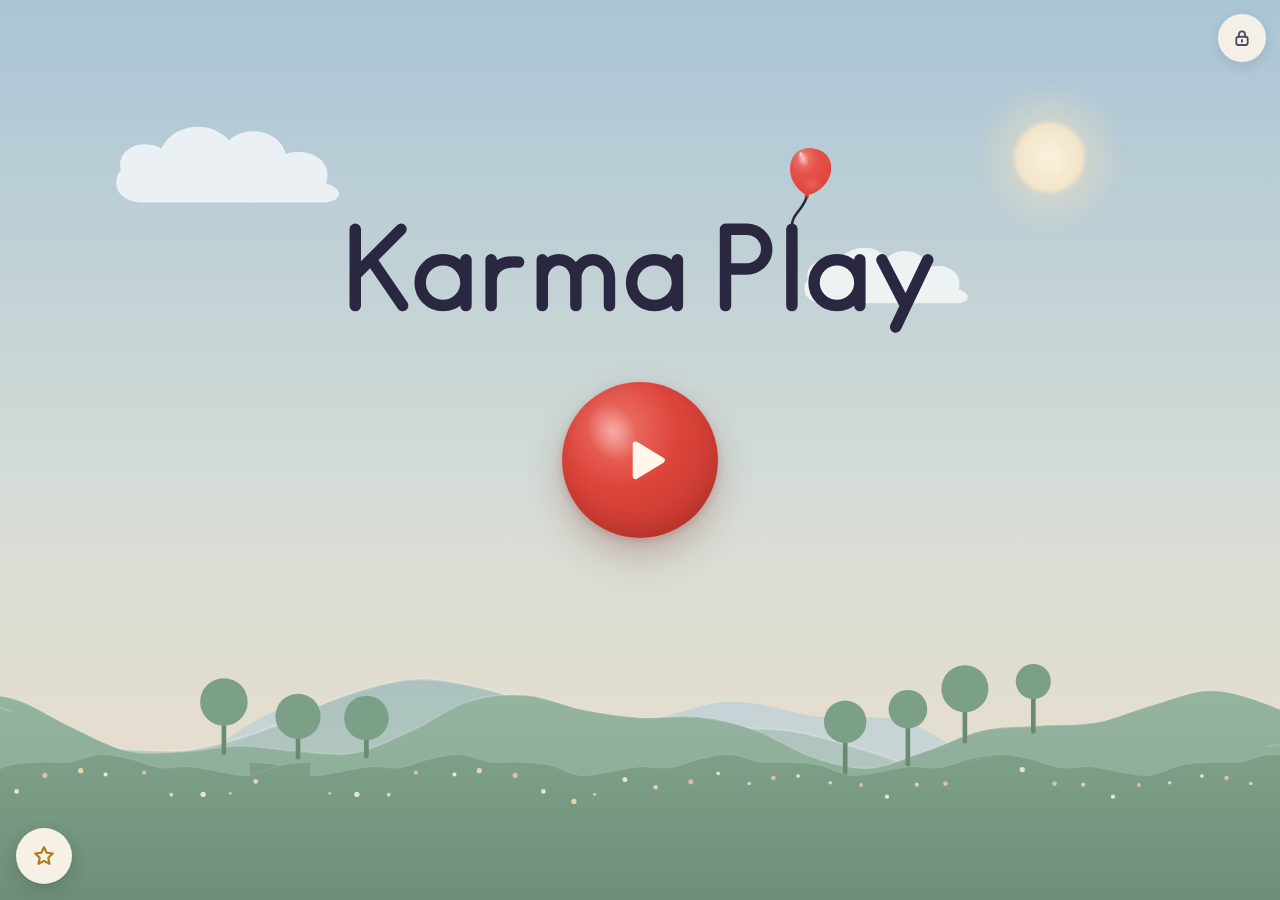
==== commit dc768ec7: "Rebuild the game on the new foundations - index.html is a shell; the game runs as ES modules in js/ " ====
--- a/index.html
+++ b/index.html
@@ -1,11 +1,12 @@
-<!DOCTYPE html>
+<!doctype html>
 <html lang="en">
 <head>
-<meta charset="UTF-8">
-<meta name="viewport" content="width=device-width,initial-scale=1.0,user-scalable=no,viewport-fit=cover">
-<title>Karma Play · Free Toddler Learning Game</title>
-<meta name="description" content="Free offline balloon game for kids. Pop, learn letters and numbers, level up. No ads. No tracking. Works on phones and tablets.">
-<meta name="theme-color" content="#07071a">
+<meta charset="utf-8">
+<meta name="viewport" content="width=device-width, initial-scale=1, viewport-fit=cover">
+<title>Karma Play: a free balloon game for toddlers</title>
+<meta name="description" content="Pop floating balloons and hear a warm voice name letters, numbers, animals, colours and shapes. Free, offline, no ads, no tracking. Made for ages 2 to 6.">
+<meta name="theme-color" content="#A9C5D5">
+<meta name="color-scheme" content="light">
 <meta name="apple-mobile-web-app-capable" content="yes">
 <meta name="mobile-web-app-capable" content="yes">
 <meta name="apple-mobile-web-app-status-bar-style" content="black-translucent">
@@ -13,2252 +14,163 @@
 <meta name="application-name" content="Karma Play">
 <meta name="robots" content="index,follow">
 <meta name="referrer" content="no-referrer">
-<meta http-equiv="Content-Security-Policy" content="default-src 'self'; script-src 'self' 'unsafe-inline'; style-src 'self' 'unsafe-inline'; img-src 'self' data:; media-src 'self'; connect-src 'self'; font-src 'self' data:; object-src 'none'; base-uri 'none'; form-action 'none'">
+<meta http-equiv="Content-Security-Policy" content="default-src 'self'; script-src 'self'; style-src 'self'; img-src 'self' data: blob:; font-src 'self'; media-src 'self' blob:; connect-src 'self'; manifest-src 'self'; worker-src 'self'; object-src 'none'; base-uri 'self'; form-action 'self'">
 <meta property="og:type" content="website">
 <meta property="og:url" content="https://karmaplay.francobernal.ca/">
-<meta property="og:title" content="Karma Play · Free Toddler Learning Game">
-<meta property="og:description" content="Free offline balloon game for kids. Pop, learn, level up. No ads. No tracking.">
-<meta property="og:image" content="https://karmaplay.francobernal.ca/og-card.jpg">
+<meta property="og:title" content="Karma Play: a free balloon game for toddlers">
+<meta property="og:description" content="Pop balloons, hear the letter, number, animal or colour inside. Free, offline, no ads, no tracking.">
+<meta property="og:image" content="https://karmaplay.francobernal.ca/assets/og/karma-play-og-2.jpg">
 <meta property="og:image:width" content="1200">
 <meta property="og:image:height" content="630">
-<meta property="og:image:alt" content="Karma Play · free offline toddler learning game">
+<meta property="og:image:alt" content="Karma Play: latex balloons carrying a letter, a number and a lion rise over soft green hills under the Karma Play wordmark.">
 <meta name="twitter:card" content="summary_large_image">
-<meta name="twitter:title" content="Karma Play · Free Toddler Learning Game">
-<meta name="twitter:description" content="Free offline balloon game for kids. Pop, learn, level up. No ads. No tracking.">
-<meta name="twitter:image" content="https://karmaplay.francobernal.ca/og-card.jpg">
+<meta name="twitter:title" content="Karma Play: a free balloon game for toddlers">
+<meta name="twitter:description" content="Pop balloons, hear the letter, number, animal or colour inside. Free, offline, no ads, no tracking.">
+<meta name="twitter:image" content="https://karmaplay.francobernal.ca/assets/og/karma-play-og-2.jpg">
+<meta name="twitter:image:alt" content="Karma Play: latex balloons carrying a letter, a number and a lion rise over soft green hills under the Karma Play wordmark.">
 <link rel="manifest" href="manifest.webmanifest">
 <link rel="icon" href="icon.svg" type="image/svg+xml">
-<link rel="apple-touch-icon" href="icon.svg">
-<style>
-*{margin:0;padding:0;box-sizing:border-box;
-  -webkit-tap-highlight-color:transparent;
-  touch-action:manipulation;
-  user-select:none;-webkit-user-select:none}
-html,body{
-  width:100vw;height:100dvh;
-  overflow:hidden;background:#07071a;
-  font-family:system-ui,-apple-system,'Segoe UI',sans-serif;
-  overscroll-behavior:none}
-.scr{position:absolute;inset:0;display:flex;
-  flex-direction:column;align-items:center;justify-content:center}
-.scr.hide{display:none!important}
-
-@keyframes auroraDrift{
-  0%  {transform:translate3d(-6%,-4%,0) scale(1.05) rotate(0deg)}
-  50% {transform:translate3d(6%,5%,0)   scale(1.18) rotate(8deg)}
-  100%{transform:translate3d(-6%,-4%,0) scale(1.05) rotate(0deg)}}
-
-/* WELCOME */
-#sWelcome{
-  background:radial-gradient(ellipse 120% 80% at 50% -10%,#241a8c 0%,#120c46 38%,#070421 70%,#040214 100%);
-  gap:12px;padding:24px;overflow:hidden}
-#wBg{position:absolute;inset:0;pointer-events:none;overflow:hidden;z-index:1}
-.wStar{position:absolute;background:#fff;border-radius:50%;
-  animation:stTwink ease-in-out infinite}
-@keyframes stTwink{
-  0%,100%{opacity:.06;transform:scale(1)}
-  50%{opacity:1;transform:scale(1.6)}}
-.wOrb{position:absolute;border-radius:50%;filter:blur(80px);
-  mix-blend-mode:screen;
-  animation:orbPulse ease-in-out infinite alternate,auroraDrift ease-in-out infinite}
-@keyframes orbPulse{
-  0%{opacity:.30;transform:scale(1)}
-  100%{opacity:.58;transform:scale(1.22)}}
-.wSpk{position:absolute;color:#fff;pointer-events:none;
-  font-size:9px;opacity:0;animation:spkFloat linear infinite}
-@keyframes spkFloat{
-  0%{opacity:0;transform:translateY(20px) scale(.4)}
-  12%{opacity:.9}88%{opacity:.5}
-  100%{opacity:0;transform:translateY(-90px) scale(1)}}
-#wIco{z-index:3;font-size:clamp(4rem,14vw,6.5rem);line-height:1;
-  animation:icoBob 2.8s ease-in-out infinite;
-  filter:drop-shadow(0 8px 26px rgba(120,180,255,.55))
-         drop-shadow(0 0 40px rgba(150,120,255,.4))}
-@keyframes icoBob{
-  0%,100%{transform:translateY(0) rotate(-4deg)}
-  50%{transform:translateY(-18px) rotate(4deg)}}
-#wTitle{
-  z-index:3;position:relative;
-  font-size:clamp(2.6rem,11vw,4.8rem);
-  font-weight:900;text-align:center;
-  line-height:.98;letter-spacing:5px;
-  background:linear-gradient(180deg,#ffffff 0%,#cfe2ff 48%,#9db8ff 100%);
-  -webkit-background-clip:text;background-clip:text;
-  -webkit-text-fill-color:transparent;color:#fff;
-  filter:drop-shadow(0 0 38px rgba(120,180,255,.5))
-         drop-shadow(0 4px 0 rgba(0,0,0,.25));
-  animation:titleFloat 5s ease-in-out infinite}
-@keyframes titleFloat{
-  0%,100%{filter:drop-shadow(0 0 38px rgba(120,180,255,.5)) drop-shadow(0 4px 0 rgba(0,0,0,.25))}
-  50%{filter:drop-shadow(0 0 72px rgba(150,200,255,.85)) drop-shadow(0 4px 0 rgba(0,0,0,.25))}}
-#wTitle::after{
-  content:'';position:absolute;inset:0;
-  background:linear-gradient(105deg,transparent 38%,rgba(255,255,255,.55) 50%,transparent 62%);
-  -webkit-background-clip:text;background-clip:text;
-  -webkit-text-fill-color:transparent;
-  mix-blend-mode:screen;
-  animation:titleSweep 4.5s ease-in-out infinite;
-  pointer-events:none}
-@keyframes titleSweep{
-  0%,72%{transform:translateX(-130%)}
-  86%,100%{transform:translateX(130%)}}
-#wSub{
-  z-index:3;color:rgba(200,215,255,.55);
-  font-size:clamp(.65rem,2.3vw,.85rem);
-  font-weight:700;letter-spacing:3px;text-transform:uppercase}
-#wMeta{
-  z-index:3;display:flex;gap:8px;flex-wrap:wrap;justify-content:center;
-  max-width:min(92vw,360px)}
-.wChip{
-  background:rgba(255,255,255,.08);border:1px solid rgba(255,255,255,.14);
-  border-radius:999px;padding:5px 12px;
-  font-size:clamp(.58rem,2vw,.72rem);font-weight:800;color:rgba(230,240,255,.75);
-  letter-spacing:.4px}
-#wPlay{
-  z-index:3;margin-top:10px;position:relative;
-  width:clamp(124px,33vw,170px);height:clamp(124px,33vw,170px);
-  border-radius:50%;
-  background:radial-gradient(circle at 36% 30%,rgba(150,200,255,.5),rgba(70,110,240,.28) 60%,rgba(40,60,180,.2));
-  border:2.5px solid rgba(255,255,255,.28);
-  backdrop-filter:blur(18px);-webkit-backdrop-filter:blur(18px);
-  display:flex;flex-direction:column;
-  align-items:center;justify-content:center;
-  gap:4px;cursor:pointer;overflow:hidden;
-  animation:playPulse 2.6s ease-in-out infinite;
-  transition:transform .14s cubic-bezier(.34,1.56,.64,1)}
-#wPlay::before{
-  content:'';position:absolute;top:8%;left:14%;
-  width:46%;height:30%;border-radius:50%;
-  background:rgba(255,255,255,.4);filter:blur(6px);
-  pointer-events:none}
-#wPlay:active{transform:scale(.84)}
-@keyframes playPulse{
-  0%,100%{box-shadow:0 10px 40px rgba(80,130,255,.3),
-                     0 0 0 0 rgba(120,170,255,.45),
-                     inset 0 -8px 22px rgba(20,40,120,.4)}
-  50%{box-shadow:0 14px 54px rgba(100,150,255,.5),
-                 0 0 0 26px rgba(120,170,255,0),
-                 inset 0 -8px 22px rgba(20,40,120,.4)}}
-.wPIco{font-size:clamp(2rem,7.5vw,3.2rem);line-height:1;
-  filter:drop-shadow(0 3px 8px rgba(0,0,0,.3))}
-.wPLbl{font-size:clamp(.82rem,3vw,1.1rem);font-weight:900;
-  color:#fff;letter-spacing:2px;
-  text-shadow:0 2px 6px rgba(0,0,0,.35)}
-.kvgMark{
-  position:absolute;
-  bottom:max(10px,env(safe-area-inset-bottom,10px));
-  right:14px;z-index:10;
-  display:flex;align-items:center;gap:5px;opacity:.34;
-  pointer-events:none}
-.kvgMark .dot{
-  width:7px;height:7px;border-radius:50%;
-  background:linear-gradient(135deg,#6ab8ff,#a78bfa);
-  box-shadow:0 0 8px rgba(120,160,255,.6);
-  flex-shrink:0}
-.kvgMark .txt{
-  font-size:clamp(.48rem,1.4vw,.62rem);font-weight:700;
-  color:#fff;letter-spacing:.7px;text-transform:uppercase}
-
-/* THEMES — equal premium world portals */
-#sThemes{
-  background:radial-gradient(ellipse 120% 90% at 50% 12%,#341463 0%,#180a3e 46%,#0a0524 74%,#05030f 100%);
-  gap:12px;padding:14px 16px 18px;
-  padding-top:max(14px,env(safe-area-inset-top,14px));
-  padding-bottom:max(18px,env(safe-area-inset-bottom,18px));
-  z-index:90;overflow:hidden;justify-content:flex-start}
-#sThemes::before{
-  content:'';position:absolute;inset:-20%;z-index:0;
-  background:
-    radial-gradient(circle at 22% 28%,rgba(170,90,255,.22),transparent 42%),
-    radial-gradient(circle at 78% 72%,rgba(80,160,255,.18),transparent 46%);
-  animation:auroraDrift 14s ease-in-out infinite;
-  pointer-events:none}
-#tHdr{
-  z-index:2;margin-top:4px;
-  font-size:clamp(1.1rem,4.4vw,1.65rem);font-weight:900;
-  color:#fff;letter-spacing:.5px;
-  text-shadow:0 0 30px rgba(200,150,255,.6),0 2px 0 rgba(0,0,0,.3)}
-#tSub{
-  z-index:2;font-size:clamp(.6rem,2vw,.76rem);font-weight:700;
-  color:rgba(220,210,255,.55);letter-spacing:.5px;margin-top:-4px;margin-bottom:2px}
-#tGrid{
-  z-index:2;
-  display:grid;grid-template-columns:1fr 1fr;
-  gap:11px;width:min(100%,400px);
-  flex:0 0 auto}
-.tCard{
-  border:none;border-radius:22px;cursor:pointer;
-  display:flex;flex-direction:column;
-  align-items:stretch;justify-content:stretch;
-  padding:0;min-height:clamp(124px,30vw,152px);height:100%;
-  position:relative;overflow:hidden;
-  box-shadow:0 8px 0 rgba(0,0,0,.30),
-             0 16px 32px rgba(0,0,0,.38),
-             inset 0 1px 0 rgba(255,255,255,.28);
-  transition:transform .14s cubic-bezier(.34,1.56,.64,1)}
-.tCard::after{
-  content:'';position:absolute;top:0;left:0;right:0;height:42%;
-  background:linear-gradient(180deg,rgba(255,255,255,.30),rgba(255,255,255,0));
-  border-radius:inherit;pointer-events:none;z-index:3}
-.tCard::before{
-  content:'';position:absolute;inset:0;border-radius:inherit;
-  box-shadow:inset 0 -16px 28px rgba(0,0,0,.32);
-  pointer-events:none;z-index:3}
-.tCard:active{
-  transform:translateY(7px) scale(.94);
-  box-shadow:0 2px 0 rgba(0,0,0,.30),inset 0 1px 0 rgba(255,255,255,.25)}
-.tScene{
-  position:relative;flex:1 1 auto;min-height:78px;
-  display:flex;align-items:center;justify-content:center;
-  overflow:hidden;z-index:1}
-.tSky{position:absolute;inset:0;pointer-events:none}
-.tGround{
-  position:absolute;left:-8%;right:-8%;bottom:-2%;height:38%;
-  border-radius:50% 50% 0 0 / 28% 28% 0 0;
-  opacity:.55;pointer-events:none;z-index:1}
-.tHero{
-  position:relative;z-index:2;line-height:1;
-  font-size:clamp(2.55rem,9.5vw,3.35rem);
-  filter:drop-shadow(0 6px 10px rgba(0,0,0,.4));
-  animation:heroBob 2.8s ease-in-out infinite}
-@keyframes heroBob{
-  0%,100%{transform:translateY(0) scale(1)}
-  50%{transform:translateY(-6px) scale(1.04)}}
-.tDeco{
-  position:absolute;z-index:1;line-height:1;pointer-events:none;
-  filter:drop-shadow(0 2px 4px rgba(0,0,0,.25));
-  opacity:.82}
-.tDeco.d1{left:8%;bottom:18%;font-size:clamp(1rem,3.6vw,1.35rem);animation:decoFloat 3.2s ease-in-out infinite}
-.tDeco.d2{right:10%;top:14%;font-size:clamp(.85rem,3vw,1.15rem);animation:decoFloat 3.8s ease-in-out infinite reverse}
-.tDeco.d3{left:14%;top:16%;font-size:clamp(.75rem,2.6vw,1rem);opacity:.7;animation:decoFloat 4.2s ease-in-out infinite}
-@keyframes decoFloat{
-  0%,100%{transform:translateY(0)}
-  50%{transform:translateY(-5px)}}
-.tSpark{
-  position:absolute;width:5px;height:5px;border-radius:50%;
-  background:#fff;opacity:.55;z-index:1;pointer-events:none;
-  box-shadow:0 0 8px rgba(255,255,255,.8);
-  animation:spkTw 2.4s ease-in-out infinite}
-@keyframes spkTw{0%,100%{opacity:.2;transform:scale(.7)}50%{opacity:.9;transform:scale(1.2)}}
-.tMeta{
-  position:relative;z-index:4;
-  padding:7px 8px 11px;text-align:center;
-  background:linear-gradient(180deg,rgba(0,0,0,0),rgba(0,0,0,.34) 40%,rgba(0,0,0,.46))}
-.tLbl{display:block;font-size:clamp(.68rem,2.35vw,.86rem);font-weight:900;
-  color:#fff;letter-spacing:.6px;
-  text-transform:uppercase;text-shadow:0 2px 4px rgba(0,0,0,.45)}
-.tTag{display:block;margin-top:2px;
-  font-size:clamp(.52rem,1.7vw,.64rem);font-weight:700;
-  color:rgba(255,255,255,.78);letter-spacing:.35px}
-/* equal cards — no wide outlier */
-.tCard[data-t=dino]    {background:linear-gradient(165deg,#7ed957 0%,#3fa84a 38%,#1B5E20 78%,#0d3012 100%)}
-.tCard[data-t=dino] .tSky{background:radial-gradient(ellipse 90% 70% at 50% 20%,rgba(255,236,150,.35),transparent 60%)}
-.tCard[data-t=dino] .tGround{background:linear-gradient(180deg,#5d4037,#2e7d32)}
-.tCard[data-t=cars]    {background:linear-gradient(165deg,#ff7a6e 0%,#e53935 40%,#B71C1C 78%,#4a0808 100%)}
-.tCard[data-t=cars] .tSky{background:radial-gradient(ellipse 90% 70% at 70% 10%,rgba(255,220,120,.3),transparent 55%)}
-.tCard[data-t=cars] .tGround{background:linear-gradient(180deg,#455a64,#263238);height:30%;border-radius:0}
-.tCard[data-t=ocean]   {background:linear-gradient(165deg,#5ef0ff 0%,#26c6da 36%,#00838F 72%,#01353a 100%)}
-.tCard[data-t=ocean] .tSky{background:radial-gradient(ellipse 100% 80% at 40% 0%,rgba(180,245,255,.4),transparent 60%)}
-.tCard[data-t=ocean] .tGround{background:linear-gradient(180deg,#26c6da,#006064);height:42%;opacity:.5}
-.tCard[data-t=robot]   {background:linear-gradient(165deg,#64b5f6 0%,#1e88e5 40%,#0D47A1 78%,#041428 100%)}
-.tCard[data-t=robot] .tSky{background:radial-gradient(ellipse 80% 60% at 60% 15%,rgba(120,220,255,.35),transparent 55%)}
-.tCard[data-t=robot] .tGround{background:linear-gradient(180deg,#546e7a,#263238);height:28%;border-radius:0;opacity:.6}
-.tCard[data-t=space]   {background:linear-gradient(165deg,#9fa8da 0%,#5c6bc0 38%,#1a237e 78%,#05051a 100%)}
-.tCard[data-t=space] .tSky{background:radial-gradient(circle at 30% 30%,rgba(255,255,255,.2),transparent 40%),radial-gradient(circle at 75% 20%,rgba(180,140,255,.25),transparent 35%)}
-.tCard[data-t=space] .tGround{background:radial-gradient(ellipse at 50% 0%,#5c6bc0,transparent 70%);height:45%;opacity:.35}
-.tCard[data-t=fantasy] {background:linear-gradient(165deg,#e1bee7 0%,#ce93d8 32%,#8e24aa 70%,#4A148C 100%)}
-.tCard[data-t=fantasy] .tSky{background:radial-gradient(ellipse 90% 70% at 50% 10%,rgba(255,200,255,.35),transparent 55%)}
-.tCard[data-t=fantasy] .tGround{background:linear-gradient(180deg,#ab47bc,#4A148C);opacity:.45}
-.btnBack{
-  z-index:2;
-  font-size:clamp(.7rem,2.5vw,.9rem);font-weight:800;
-  background:rgba(255,255,255,.12);
-  border:1.5px solid rgba(255,255,255,.22);
-  color:#fff;padding:11px 30px;border-radius:50px;
-  cursor:pointer;
-  backdrop-filter:blur(10px);-webkit-backdrop-filter:blur(10px);
-  box-shadow:0 4px 0 rgba(0,0,0,.22);
-  transition:transform .12s cubic-bezier(.34,1.56,.64,1)}
-.btnBack:active{transform:scale(.88)}
-.rowBtns{z-index:2;display:flex;gap:10px;flex-wrap:wrap;justify-content:center;margin-top:4px}
-
-/* GAME */
-#sGame{z-index:80}
-#gBg{position:absolute;inset:0;z-index:0;overflow:hidden;
-  transition:background 1.2s;contain:strict}
-#gBg::before{
-  content:'';position:absolute;inset:-25%;z-index:0;
-  background:
-    radial-gradient(circle at 28% 22%,rgba(255,255,255,.10),transparent 40%),
-    radial-gradient(circle at 74% 70%,rgba(255,255,255,.07),transparent 44%);
-  animation:auroraDrift 18s ease-in-out infinite;
-  pointer-events:none}
-/* world horizon / floor personality */
-#gBg::after{
-  content:'';position:absolute;left:0;right:0;bottom:0;z-index:1;
-  height:22%;pointer-events:none;opacity:.55}
-#gBg.w-dino::after{background:linear-gradient(180deg,transparent,rgba(46,125,50,.45) 30%,rgba(27,94,32,.7));
-  clip-path:ellipse(120% 100% at 50% 100%)}
-#gBg.w-cars::after{background:linear-gradient(180deg,transparent 10%,rgba(55,65,70,.55) 40%,rgba(30,30,35,.8));
-  height:18%;
-  background-image:repeating-linear-gradient(90deg,transparent 0 28px,rgba(255,220,80,.35) 28px 34px,transparent 34px 62px),
-    linear-gradient(180deg,transparent 20%,rgba(40,44,48,.75) 45%,rgba(20,22,26,.9))}
-#gBg.w-ocean::after{background:linear-gradient(180deg,transparent,rgba(0,150,170,.35) 35%,rgba(0,80,100,.65));
-  height:28%;clip-path:ellipse(130% 100% at 50% 100%)}
-#gBg.w-robot::after{background:linear-gradient(180deg,transparent,rgba(30,80,160,.4) 40%,rgba(10,30,70,.7));
-  height:16%}
-#gBg.w-space::after{background:radial-gradient(ellipse 90% 80% at 50% 100%,rgba(90,100,180,.45),transparent 70%);
-  height:30%}
-#gBg.w-fantasy::after{background:linear-gradient(180deg,transparent,rgba(140,60,180,.4) 40%,rgba(70,20,120,.65));
-  height:24%;clip-path:ellipse(120% 100% at 50% 100%)}
-.bgP{position:absolute;pointer-events:none;
-  animation:bgFloat linear infinite;opacity:0;
-  filter:drop-shadow(0 2px 5px rgba(0,0,0,.25))}
-@keyframes bgFloat{
-  0%{opacity:0;transform:translateY(110vh) rotate(0deg)}
-  6%{opacity:.34}88%{opacity:.22}
-  100%{opacity:0;transform:translateY(-6vh) rotate(440deg)}}
-body.q-low .wOrb,#sGame.q-low #gBg::before{filter:none!important;animation:none!important;opacity:.35}
-body.q-low .bgP{opacity:.2;animation-duration:18s!important}
-body.q-low .hBtn,body.q-low .hPill,body.q-low #wPlay,body.q-low .btnBack{
-  backdrop-filter:none!important;-webkit-backdrop-filter:none!important}
-
-#hud{
-  position:absolute;top:0;left:0;right:0;z-index:30;
-  pointer-events:none;
-  padding:8px 11px;
-  padding-top:max(10px,env(safe-area-inset-top,10px))}
-.hRow{display:flex;justify-content:space-between;align-items:center}
-.hL,.hR{display:flex;align-items:center;gap:6px;pointer-events:auto}
-.hBtn{
-  width:40px;height:40px;border-radius:50%;border:none;
-  background:rgba(12,12,38,.5);
-  backdrop-filter:blur(18px) saturate(140%);
-  -webkit-backdrop-filter:blur(18px) saturate(140%);
-  border:1px solid rgba(255,255,255,.16);
-  color:#fff;font-size:.92rem;cursor:pointer;
-  display:flex;align-items:center;justify-content:center;
-  box-shadow:0 3px 14px rgba(0,0,0,.4),inset 0 1px 0 rgba(255,255,255,.2);
-  transition:transform .12s cubic-bezier(.34,1.56,.64,1)}
-.hBtn:active{transform:scale(.78)}
-.hPill{
-  background:rgba(12,12,38,.5);
-  backdrop-filter:blur(18px) saturate(140%);
-  -webkit-backdrop-filter:blur(18px) saturate(140%);
-  border:1px solid rgba(255,255,255,.16);
-  border-radius:16px;padding:5px 13px;
-  font-size:clamp(.62rem,2.1vw,.8rem);font-weight:800;
-  color:#fff;display:flex;align-items:center;gap:3px;
-  box-shadow:0 3px 12px rgba(0,0,0,.3),inset 0 1px 0 rgba(255,255,255,.2);
-  white-space:nowrap;
-  transition:transform .18s cubic-bezier(.34,1.56,.64,1)}
-.hPill.bump{animation:pillBump .4s cubic-bezier(.34,1.56,.64,1)}
-@keyframes pillBump{0%{transform:scale(1)}40%{transform:scale(1.22)}100%{transform:scale(1)}}
-.hPill.pStr{
-  background:linear-gradient(135deg,rgba(255,200,0,.96),rgba(255,110,0,.96));
-  border-color:rgba(255,230,150,.5);
-  box-shadow:0 3px 16px rgba(255,140,0,.45),inset 0 1px 0 rgba(255,255,255,.35);
-  display:none}
-.hPill.pStr.on{display:flex}
-.hPill.pCmb{
-  background:linear-gradient(135deg,rgba(210,60,255,.96),rgba(120,80,250,.96));
-  border-color:rgba(230,180,255,.5);
-  box-shadow:0 3px 16px rgba(170,80,255,.45),inset 0 1px 0 rgba(255,255,255,.35);
-  display:none}
-.hPill.pCmb.on{display:flex}
-.hLvRow{display:flex;align-items:center;justify-content:center;gap:8px;margin-top:7px}
-.hLvTxt{
-  font-size:clamp(.55rem,1.8vw,.72rem);font-weight:800;
-  color:rgba(255,255,255,.95);
-  text-shadow:0 1px 5px rgba(0,0,0,.7)}
-.hLvBar{
-  width:clamp(80px,22vw,138px);height:9px;
-  background:rgba(0,0,0,.32);border-radius:5px;overflow:hidden;
-  border:1px solid rgba(255,255,255,.14);
-  box-shadow:inset 0 1px 3px rgba(0,0,0,.4)}
-.hLvFill{
-  height:100%;border-radius:5px;position:relative;
-  background:linear-gradient(90deg,#FFD93D,#FF8A3D,#FF5252);
-  box-shadow:0 0 10px rgba(255,160,60,.6);
-  transition:width .45s cubic-bezier(.25,.46,.45,.94);width:0%}
-.hLvFill::after{
-  content:'';position:absolute;inset:0;border-radius:5px;
-  background:linear-gradient(90deg,transparent,rgba(255,255,255,.55),transparent);
-  background-size:60% 100%;background-repeat:no-repeat;
-  animation:barShimmer 2.2s linear infinite}
-@keyframes barShimmer{0%{background-position:-60% 0}100%{background-position:160% 0}}
-
-#mission{
-  margin:8px auto 0;max-width:min(92vw,340px);
-  pointer-events:none;display:none;
-  background:rgba(12,12,38,.48);
-  border:1px solid rgba(255,255,255,.16);
-  border-radius:18px;padding:7px 14px;
-  text-align:center;
-  box-shadow:0 4px 16px rgba(0,0,0,.28),inset 0 1px 0 rgba(255,255,255,.16);
-  backdrop-filter:blur(14px);-webkit-backdrop-filter:blur(14px)}
-#mission.on{display:block}
-#mission .mIco{font-size:1.05rem;margin-right:4px}
-#mission .mTxt{
-  font-size:clamp(.68rem,2.3vw,.86rem);font-weight:900;color:#fff;
-  text-shadow:0 1px 4px rgba(0,0,0,.5)}
-#mission.find{
-  background:linear-gradient(135deg,rgba(80,140,255,.55),rgba(140,80,255,.5));
-  border-color:rgba(200,220,255,.4);
-  animation:mPulse 1.4s ease-in-out infinite}
-@keyframes mPulse{
-  0%,100%{box-shadow:0 4px 16px rgba(100,140,255,.3)}
-  50%{box-shadow:0 4px 28px rgba(150,180,255,.65)}}
-
-#gc{position:absolute;inset:0;z-index:10;contain:layout style size}
-.rip{
-  position:absolute;z-index:11;
-  width:48px;height:48px;border-radius:50%;
-  border:2.5px solid rgba(255,255,255,.55);
-  box-shadow:0 0 14px rgba(255,255,255,.4);
-  pointer-events:none;
-  animation:ripAnim .55s cubic-bezier(.16,1,.3,1) forwards}
-@keyframes ripAnim{
-  0%{transform:translate(-50%,-50%) scale(.1);opacity:1}
-  100%{transform:translate(-50%,-50%) scale(3.6);opacity:0}}
-.bw{position:absolute;z-index:10;cursor:pointer;will-change:transform;touch-action:none}
-.bw .bShell{transition:filter .2s,transform .12s;
-  animation:balBreathe 3.4s ease-in-out infinite;
-  transform-origin:50% 88%}
-@keyframes balBreathe{
-  0%,100%{transform:rotate(-2.2deg) scale(1,1)}
-  50%{transform:rotate(2.2deg) scale(1.025,.985)}}
-.bw.popped{animation:popAnim .32s cubic-bezier(.34,1.56,.64,1) forwards;pointer-events:none}
-.bw.popped .bShell{animation:none}
-@keyframes popAnim{
-  0%{transform:scale(1);opacity:1}
-  18%{transform:scale(1.55)}
-  100%{transform:scale(0);opacity:0}}
-.bw.gold .bShell{filter:drop-shadow(0 0 20px rgba(255,215,0,.95))}
-.bw.power .bShell{filter:drop-shadow(0 0 18px rgba(120,220,255,.9))}
-.bw.target .bShell{
-  filter:drop-shadow(0 0 18px rgba(255,255,255,.95)) drop-shadow(0 0 8px rgba(120,200,255,.8));
-  animation:targetPulse 1s ease-in-out infinite}
-@keyframes targetPulse{
-  0%,100%{transform:scale(1)}
-  50%{transform:scale(1.08)}}
-.bw.hint .bShell{
-  animation:hintGlow 1s ease-in-out 2;
-  filter:drop-shadow(0 0 22px rgba(255,255,255,.95))}
-@keyframes hintGlow{
-  0%,100%{transform:scale(1)}
-  50%{transform:scale(1.14)}}
-.bw.tut{z-index:40}
-.bw.tut .bShell{animation:hintGlow 1.1s ease-in-out infinite;
-  filter:drop-shadow(0 0 26px rgba(255,255,255,1))}
-.tutTag{
-  position:absolute;left:50%;bottom:-28px;transform:translateX(-50%);
-  background:linear-gradient(135deg,#fff,#dfe8ff);
-  color:#2a2a55;font-weight:900;font-size:.78rem;
-  padding:5px 12px;border-radius:999px;white-space:nowrap;
-  box-shadow:0 6px 18px rgba(0,0,0,.35);pointer-events:none}
-.par{position:absolute;z-index:35;border-radius:3px;pointer-events:none;will-change:transform,opacity}
-.lf{
-  position:absolute;z-index:36;pointer-events:none;
-  font-weight:900;color:#fff;
-  text-shadow:0 2px 0 rgba(0,0,0,.3),0 0 16px rgba(255,220,120,.7);
-  animation:lfAnim 1.3s cubic-bezier(.16,1,.3,1) forwards}
-@keyframes lfAnim{
-  0%{transform:translateY(0) scale(.35);opacity:0}
-  8%{opacity:1;transform:translateY(-12px) scale(1.25)}
-  50%{opacity:1;transform:translateY(-42px)}
-  100%{opacity:0;transform:translateY(-94px)}}
-
-#fbToast{
-  position:absolute;top:36%;left:50%;
-  transform:translate(-50%,-50%);
-  z-index:55;pointer-events:none;display:none;text-align:center}
-#fbToast.on{
-  display:block;
-  animation:toastAnim 1s cubic-bezier(.175,.885,.32,1.275) forwards}
-@keyframes toastAnim{
-  0%{transform:translate(-50%,-50%) scale(.08);opacity:0}
-  12%{transform:translate(-50%,-50%) scale(1.3);opacity:1}
-  55%{transform:translate(-50%,-50%) scale(1);opacity:1}
-  100%{transform:translate(-50%,-65%) scale(.42);opacity:0}}
-.fbIco{font-size:clamp(2.6rem,10vw,4rem);display:block;line-height:1;
-  filter:drop-shadow(0 4px 12px rgba(0,0,0,.4))}
-.fbTxt{
-  font-size:clamp(1.1rem,4.2vw,1.9rem);font-weight:900;
-  color:#fff;text-shadow:0 2px 0 rgba(0,0,0,.28),0 0 20px rgba(255,220,120,.6);
-  display:block}
-
-#lvBan{
-  position:absolute;top:9%;left:50%;
-  transform:translateX(-50%);
-  z-index:56;pointer-events:none;
-  display:none;white-space:nowrap;text-align:center}
-#lvBan.on{
-  display:block;
-  animation:lvBanAnim 3.2s cubic-bezier(.175,.885,.32,1.275) forwards}
-@keyframes lvBanAnim{
-  0%{transform:translateX(-50%) scale(.2) translateY(40px);opacity:0}
-  9%{transform:translateX(-50%) scale(1.1) translateY(0);opacity:1}
-  74%{transform:translateX(-50%) scale(1) translateY(0);opacity:1}
-  100%{transform:translateX(-50%) scale(.78) translateY(-35px);opacity:0}}
-.lvBIn{
-  background:linear-gradient(135deg,rgba(255,215,0,.98),rgba(255,120,0,.98));
-  border-radius:28px;padding:13px 34px;
-  border:1.5px solid rgba(255,235,160,.6);
-  box-shadow:0 12px 46px rgba(255,140,0,.6),inset 0 1px 0 rgba(255,255,255,.4)}
-.lvBT{
-  font-size:clamp(1.1rem,4.2vw,1.9rem);font-weight:900;
-  color:#fff;text-shadow:0 2px 0 rgba(0,0,0,.18)}
-.lvBS{
-  font-size:clamp(.58rem,2vw,.82rem);
-  color:rgba(255,255,255,.96);font-weight:800;letter-spacing:.5px}
-
-#fxSlow{
-  position:absolute;inset:0;z-index:12;pointer-events:none;display:none;
-  background:radial-gradient(circle at 50% 40%,rgba(120,220,255,.12),transparent 60%);
-  box-shadow:inset 0 0 80px rgba(80,180,255,.18)}
-#fxSlow.on{display:block}
-#shakeRoot{position:absolute;inset:0}
-
-#pauseOv{
-  position:absolute;inset:0;z-index:85;
-  display:none;align-items:center;justify-content:center;
-  background:rgba(6,6,24,.66);backdrop-filter:blur(16px);
-  -webkit-backdrop-filter:blur(16px)}
-#pauseOv.show{display:flex}
-.pCard{
-  background:linear-gradient(180deg,#ffffff,#f1f4ff);
-  border-radius:32px;
-  padding:26px 34px;text-align:center;max-width:min(92vw,320px);
-  box-shadow:0 18px 56px rgba(0,0,0,.4),inset 0 1px 0 rgba(255,255,255,.9);
-  animation:pCardIn .34s cubic-bezier(.34,1.56,.64,1)}
-@keyframes pCardIn{0%{transform:scale(.2);opacity:0}100%{transform:scale(1);opacity:1}}
-.pTitle{font-size:1.22rem;font-weight:900;color:#3a3a5a;margin-bottom:10px}
-.pHint{font-size:.72rem;font-weight:700;color:#7a7a9a;margin-bottom:16px;line-height:1.35}
-.pBtns{display:flex;flex-direction:column;gap:10px;align-items:center}
-.pBtn{
-  width:180px;padding:13px 16px;border:none;border-radius:22px;
-  font-size:.92rem;font-weight:900;cursor:pointer;color:#fff;
-  box-shadow:0 6px 0 rgba(0,0,0,.16),inset 0 1px 0 rgba(255,255,255,.35);
-  display:flex;align-items:center;justify-content:center;gap:7px;
-  transition:transform .1s}
-.pBtn:active{transform:translateY(6px);box-shadow:0 1px 0 rgba(0,0,0,.16)}
-.pResume{background:linear-gradient(135deg,#6fd47a,#388E3C)}
-.pHome{background:linear-gradient(135deg,#56b0f7,#1565C0)}
-.pToggle{background:linear-gradient(135deg,#a78bfa,#6d28d9)}
-
-#kvgGame{
-  position:absolute;
-  bottom:max(10px,env(safe-area-inset-bottom,10px));
-  left:13px;z-index:40;
-  display:flex;align-items:center;gap:5px;
-  opacity:.26;pointer-events:none}
-
-@media(max-height:560px){
-  #wTitle{font-size:2rem}
-  #wPlay{width:92px;height:92px}
-  .hBtn{width:34px;height:34px;font-size:.8rem}
-  #wMeta{display:none}}
-@media(prefers-reduced-motion:reduce){
-  *,*::before,*::after{
-    animation-duration:.001ms!important;
-    animation-iteration-count:1!important;
-    transition-duration:.001ms!important}
-  .wOrb,#gBg::before,#sThemes::before,#wTitle,#wTitle::after,
-  .hLvFill::after,.bgP,#mission.find{animation:none!important}
-  .bgP{opacity:.25}
-}
-
-/* ═══════════════════════════════════════════════════
-   INTRO VIDEO — autoplay muted, then main PLAY screen
-═══════════════════════════════════════════════════ */
-#sIntro{
-  z-index:200;background:#03010f;
-  overflow:hidden;pointer-events:none}
-#introStage{
-  position:absolute;inset:0;overflow:hidden;background:#03010f}
-#introVid{
-  position:absolute;inset:0;width:100%;height:100%;
-  object-fit:cover;object-position:center;
-  background:#03010f;
-  opacity:0;
-  transition:opacity .45s ease}
-#introVid.on{opacity:1}
-#introVid.out{opacity:0;transition:opacity .55s ease}
-#introVeil{
-  position:absolute;inset:0;z-index:2;pointer-events:none;
-  background:
-    radial-gradient(ellipse 90% 75% at 50% 45%,transparent 35%,rgba(3,1,15,.25) 75%,rgba(3,1,15,.55) 100%)}
-#introFlash{
-  position:absolute;inset:0;z-index:20;pointer-events:none;
-  background:#03010f;
-  opacity:0;transition:opacity .5s ease}
-#introFlash.on{opacity:1}
-#sIntro.leaving{pointer-events:none}
-</style>
+<link rel="apple-touch-icon" href="assets/icons/karma-play-180-2.png">
+<link rel="preload" href="assets/fonts/manrope-kp1.woff2" as="font" type="font/woff2" crossorigin>
+<link rel="stylesheet" href="styles.css?v=3">
+<link rel="modulepreload" href="js/art.js">
+<link rel="modulepreload" href="js/stage.js">
+<script type="module" src="js/game.js"></script>
 </head>
 <body>
+<div class="app" id="app" data-screen="welcome">
+  <div class="scene scene-host on" id="sceneA" aria-hidden="true"></div>
+  <div class="scene scene-host" id="sceneB" aria-hidden="true"></div>
+  <canvas id="stage" tabindex="-1" role="application" aria-roledescription="balloon game" aria-label="Balloons. Use the arrow keys to choose a balloon, Space to pop it."></canvas>
+  <div class="dim" id="dim" aria-hidden="true"></div>
 
-<!-- INTRO: silent video, then main welcome/PLAY -->
-<div class="scr" id="sIntro" aria-hidden="true">
-  <div id="introStage">
-    <video id="introVid"
-      muted defaultMuted
-      playsinline webkit-playsinline
-      autoplay
-      preload="auto"
-      disablePictureInPicture
-      controlslist="nodownload noplaybackrate noremoteplayback">
-      <source src="intro.mp4" type="video/mp4">
-    </video>
-    <div id="introVeil"></div>
+  <main class="screen welcome on" id="welcome" aria-labelledby="wordmark">
+    <h1 class="wordmark" id="wordmark"><span class="vh">Karma Play</span></h1>
+    <button class="play" id="play" type="button" aria-label="Play"><span class="play-face" data-icon="play"></span></button>
+    <button class="round-btn book-btn" id="bookBtn" type="button" aria-label="Sticker book" data-icon="star"><span class="badge" id="bookCount" aria-hidden="true"></span></button>
+  </main>
+
+  <section class="screen picker" id="picker" aria-labelledby="pickTitle" hidden>
+    <div class="picker-head">
+      <button class="round-btn" id="pickBack" type="button" aria-label="Back" data-icon="back"></button>
+      <h2 class="vh" id="pickTitle">Pick a world</h2>
+    </div>
+    <div class="tiles" id="tiles"></div>
+  </section>
+
+  <div class="hud" id="hud" hidden>
+    <button class="round-btn hold" id="homeBtn" type="button" aria-label="Home. Press and hold." data-icon="home" data-ring></button>
+    <div class="progress" id="progress" role="progressbar" aria-label="Balloons popped" aria-valuemin="0" aria-valuemax="10" aria-valuenow="0"></div>
+    <button class="round-btn" id="againBtn" type="button" aria-label="Say it again" data-icon="speaker"></button>
   </div>
-  <div id="introFlash"></div>
-</div>
 
-<!-- WELCOME -->
-<div class="scr hide" id="sWelcome">
-  <div id="wBg"></div>
-  <div id="wIco">🎈</div>
-  <div id="wTitle">KARMA<br>PLAY</div>
-  <div id="wSub">Pop · Learn · Level Up</div>
-  <div id="wMeta">
-    <span class="wChip" id="wStars">⭐ 0 stars</span>
-    <span class="wChip" id="wPops">💥 0 pops</span>
-    <span class="wChip" id="wDay">📅 day 1</span>
-  </div>
-  <button id="wPlay" type="button" aria-label="Play">
-    <span class="wPIco">🚀</span>
-    <span class="wPLbl">PLAY!</span>
-  </button>
-  <div class="kvgMark">
-    <div class="dot"></div>
-    <span class="txt">© 2026 Franco Bernal</span>
-  </div>
-</div>
-
-<!-- THEMES -->
-<div class="scr hide" id="sThemes">
-  <div id="tHdr">Choose Your World!</div>
-  <div id="tSub">Pick a portal · Pop · Learn · Level up</div>
-  <div id="tGrid">
-    <button class="tCard" data-t="dino" type="button">
-      <div class="tScene" aria-hidden="true">
-        <div class="tSky"></div><div class="tGround"></div>
-        <span class="tDeco d3">🌿</span><span class="tDeco d2">🌋</span><span class="tDeco d1">🌴</span>
-        <span class="tSpark" style="left:22%;top:28%"></span>
-        <span class="tHero">🦖</span>
-      </div>
-      <div class="tMeta"><span class="tLbl">Dino World</span><span class="tTag">Roar · Count · Explore</span></div>
-    </button>
-    <button class="tCard" data-t="cars" type="button">
-      <div class="tScene" aria-hidden="true">
-        <div class="tSky"></div><div class="tGround"></div>
-        <span class="tDeco d3">🏁</span><span class="tDeco d2">⚡</span><span class="tDeco d1">🔧</span>
-        <span class="tSpark" style="left:70%;top:24%"></span>
-        <span class="tHero">🏎️</span>
-      </div>
-      <div class="tMeta"><span class="tLbl">Car World</span><span class="tTag">Speed · Colors · Zoom</span></div>
-    </button>
-    <button class="tCard" data-t="ocean" type="button">
-      <div class="tScene" aria-hidden="true">
-        <div class="tSky"></div><div class="tGround"></div>
-        <span class="tDeco d3">🐚</span><span class="tDeco d2">⭐</span><span class="tDeco d1">🐠</span>
-        <span class="tSpark" style="left:30%;top:20%"></span>
-        <span class="tHero">🐳</span>
-      </div>
-      <div class="tMeta"><span class="tLbl">Ocean</span><span class="tTag">Swim · Letters · Bubbles</span></div>
-    </button>
-    <button class="tCard" data-t="robot" type="button">
-      <div class="tScene" aria-hidden="true">
-        <div class="tSky"></div><div class="tGround"></div>
-        <span class="tDeco d3">⚙️</span><span class="tDeco d2">💡</span><span class="tDeco d1">📡</span>
-        <span class="tSpark" style="left:62%;top:30%"></span>
-        <span class="tHero">🤖</span>
-      </div>
-      <div class="tMeta"><span class="tLbl">Robot</span><span class="tTag">Beep · Shapes · Build</span></div>
-    </button>
-    <button class="tCard" data-t="space" type="button">
-      <div class="tScene" aria-hidden="true">
-        <div class="tSky"></div><div class="tGround"></div>
-        <span class="tDeco d3">🪐</span><span class="tDeco d2">⭐</span><span class="tDeco d1">☄️</span>
-        <span class="tSpark" style="left:18%;top:36%"></span>
-        <span class="tSpark" style="left:78%;top:18%;animation-delay:.6s"></span>
-        <span class="tHero">🚀</span>
-      </div>
-      <div class="tMeta"><span class="tLbl">Space</span><span class="tTag">Blast · Numbers · Stars</span></div>
-    </button>
-    <button class="tCard" data-t="fantasy" type="button">
-      <div class="tScene" aria-hidden="true">
-        <div class="tSky"></div><div class="tGround"></div>
-        <span class="tDeco d3">🏰</span><span class="tDeco d2">✨</span><span class="tDeco d1">🦋</span>
-        <span class="tSpark" style="left:25%;top:22%"></span>
-        <span class="tSpark" style="left:72%;top:32%;animation-delay:.4s"></span>
-        <span class="tHero">🦄</span>
-      </div>
-      <div class="tMeta"><span class="tLbl">Fantasy</span><span class="tTag">Magic · Words · Wonder</span></div>
-    </button>
-  </div>
-  <div class="rowBtns">
-    <button class="btnBack" type="button" id="bThemesBack">← Back</button>
-  </div>
-  <div class="kvgMark"><div class="dot"></div><span class="txt">© 2026 Franco Bernal</span></div>
-</div>
-
-<!-- GAME -->
-<div class="scr hide" id="sGame">
-  <div id="shakeRoot">
-    <div id="gBg"></div>
-    <div id="fxSlow"></div>
-    <div id="hud">
-      <div class="hRow">
-        <div class="hL">
-          <button class="hBtn" id="pauseBtn" type="button" aria-label="Pause">⏸️</button>
-          <button class="hBtn" id="homeBtn" type="button" aria-label="Home">🏠</button>
-        </div>
-        <div style="display:flex;align-items:center;gap:5px">
-          <div class="hPill" id="scPill">⭐ <span id="scV">0</span></div>
-          <div class="hPill pStr" id="strPill">🔥 <span id="strV">0</span></div>
-          <div class="hPill pCmb" id="cmbPill">✨ <span id="cmbV">x2</span></div>
-        </div>
-        <div class="hR">
-          <button class="hBtn" id="musBtn" type="button" aria-label="Music">🎵</button>
-        </div>
-      </div>
-      <div class="hLvRow">
-        <span class="hLvTxt" id="lvTxt">Level 1</span>
-        <div class="hLvBar"><div class="hLvFill" id="lvFill"></div></div>
-        <span class="hLvTxt" id="lvGoal"></span>
-      </div>
-      <div id="mission"><span class="mIco" id="mIco">🎯</span><span class="mTxt" id="mTxt">Pop balloons!</span></div>
-    </div>
-    <div id="gc"></div>
-    <div id="fbToast">
-      <span class="fbIco" id="fbIco">🎉</span>
-      <span class="fbTxt" id="fbTxt">WOW!</span>
-    </div>
-    <div id="lvBan">
-      <div class="lvBIn">
-        <div class="lvBT" id="lvBT">⭐ Level 2!</div>
-        <div class="lvBS" id="lvBS">AMAZING!</div>
+  <section class="screen done" id="done" role="dialog" aria-modal="true" aria-labelledby="doneTitle" hidden>
+    <div class="card done-card">
+      <h2 id="doneTitle"><span class="vh">All done!</span><span class="hand" id="doneWord"></span></h2>
+      <div class="earned" id="earned"></div>
+      <div class="actions">
+        <button class="pill accent" id="againRound" type="button" data-icon="replay"><span>Play again</span></button>
+        <button class="pill" id="doneHome" type="button" data-icon="home"><span>Home</span></button>
       </div>
     </div>
-    <div id="pauseOv">
-      <div class="pCard">
-        <div class="pTitle">⏸️ Paused</div>
-        <div class="pHint" id="pStats">Take a breath. Progress is saved on this device only.</div>
-        <div class="pBtns">
-          <button class="pBtn pResume" id="pResumeBtn" type="button">▶️ Resume</button>
-          <button class="pBtn pToggle" id="pSpeechBtn" type="button">🗣️ Voice: On</button>
-          <button class="pBtn pHome" id="pHomeBtn" type="button">🏠 Home</button>
-        </div>
+  </section>
+
+  <section class="screen rest" id="rest" role="dialog" aria-modal="true" aria-labelledby="restTitle" hidden>
+    <div class="card rest-card">
+      <div class="rest-art" id="restArt"></div>
+      <h2 id="restTitle"><span class="vh">Time for a rest</span><span class="hand" id="restWord"></span></h2>
+      <p>Today's play time is used up. A grown-up can change it in the parent corner.</p>
+      <div class="actions"><button class="pill" id="restHome" type="button" data-icon="home"><span>Home</span></button></div>
+    </div>
+  </section>
+
+  <button class="lock hold" id="lockBtn" type="button" aria-label="Grown-ups: press and hold for two seconds" data-icon="lock" data-ring></button>
+
+  <div class="sheet-wrap" id="book" role="dialog" aria-modal="true" aria-labelledby="bookTitle" hidden>
+    <div class="sheet book">
+      <div class="sheet-head">
+        <h2 id="bookTitle"><span class="vh">Sticker book</span><span class="hand" id="bookWord"></span></h2>
+        <button class="round-btn" type="button" data-close aria-label="Close" data-icon="close"></button>
+      </div>
+      <div class="stickers" id="stickers"></div>
+    </div>
+  </div>
+
+  <div class="sheet-wrap" id="gate" role="dialog" aria-modal="true" aria-labelledby="gateTitle" hidden>
+    <div class="sheet gate">
+      <div class="sheet-head">
+        <h2 id="gateTitle">For grown-ups</h2>
+        <button class="round-btn" type="button" data-close aria-label="Close" data-icon="close"></button>
+      </div>
+      <p class="gate-q" id="gateQ"></p>
+      <div class="gate-keys" id="gateKeys"></div>
+    </div>
+  </div>
+
+  <div class="sheet-wrap" id="parents" role="dialog" aria-modal="true" aria-labelledby="parentsTitle" hidden>
+    <div class="sheet parents">
+      <div class="sheet-head">
+        <h2 id="parentsTitle">Parent corner</h2>
+        <button class="round-btn" type="button" data-close aria-label="Close" data-icon="close"></button>
+      </div>
+      <div class="parents-body">
+        <section aria-labelledby="pSound">
+          <h3 id="pSound">Sound</h3>
+          <div class="toggles">
+            <button class="toggle" type="button" data-set="music" aria-pressed="true"><span class="sw" aria-hidden="true"></span>Music</button>
+            <button class="toggle" type="button" data-set="sfx" aria-pressed="true"><span class="sw" aria-hidden="true"></span>Pop sounds</button>
+            <button class="toggle" type="button" data-set="voice" aria-pressed="true"><span class="sw" aria-hidden="true"></span>Voice</button>
+          </div>
+        </section>
+        <section aria-labelledby="pLen">
+          <h3 id="pLen">Round length</h3>
+          <div class="seg" role="radiogroup" aria-labelledby="pLen">
+            <button type="button" role="radio" data-len="short" aria-checked="false">Short, 6 balloons</button>
+            <button type="button" role="radio" data-len="normal" aria-checked="true">Normal, 10 balloons</button>
+          </div>
+        </section>
+        <section aria-labelledby="pLimit">
+          <h3 id="pLimit">Daily play time</h3>
+          <div class="seg" role="radiogroup" aria-labelledby="pLimit">
+            <button type="button" role="radio" data-limit="0" aria-checked="true">No limit</button>
+            <button type="button" role="radio" data-limit="10" aria-checked="false">10 min</button>
+            <button type="button" role="radio" data-limit="20" aria-checked="false">20 min</button>
+            <button type="button" role="radio" data-limit="30" aria-checked="false">30 min</button>
+          </div>
+          <p class="note" id="limitNote">There is never a countdown. When the time is used up, the game stops at the end of a round, and play opens again tomorrow.</p>
+        </section>
+        <section aria-labelledby="pMet">
+          <h3 id="pMet">What your child has met</h3>
+          <p class="note">A light tint means seen. A solid colour means found when asked.</p>
+          <div class="met" id="met"></div>
+        </section>
+        <section aria-labelledby="pFocus">
+          <h3 id="pFocus">Keep little hands in the game</h3>
+          <p><b>iPhone and iPad:</b> turn on Guided Access in Settings, Accessibility, Guided Access. Open Karma Play, then triple-click the side button (or the Home button) and tap Start.</p>
+          <p><b>Android:</b> turn on App pinning in Settings, Security (on some phones: Security and privacy, More settings). Open Karma Play, open Recent apps, tap the app's icon and choose Pin.</p>
+        </section>
+        <section aria-labelledby="pHome">
+          <h3 id="pHome">Play offline from the home screen</h3>
+          <ol class="steps">
+            <li><b>iPhone and iPad, Safari:</b> tap Share (on iPhone with the compact tab bar, tap the three dots first), then Add to Home Screen.</li>
+            <li><b>Android, Chrome:</b> open the menu, then Add to Home screen or Install app.</li>
+            <li>Open it once while online. After that every balloon, picture and voice clip works without a connection.</li>
+          </ol>
+        </section>
+        <section aria-labelledby="pPriv">
+          <h3 id="pPriv">Privacy</h3>
+          <p>Nothing leaves this device. No accounts, no ads, no analytics. Progress and settings are saved only in this browser.</p>
+          <button class="pill danger" id="resetBtn" type="button">Reset progress</button>
+          <p class="credit">Made by Franco Bernal in Toronto. <a href="https://francobernal.ca" target="_blank" rel="noopener">francobernal.ca</a></p>
+        </section>
       </div>
     </div>
-    <div id="kvgGame" class="kvgMark"><div class="dot"></div><span class="txt">© 2026 Franco Bernal</span></div>
   </div>
+
+  <div class="sticker-pop" id="stickerPop" aria-hidden="true"></div>
+  <p class="vh" id="live" aria-live="polite"></p>
+  <div class="safe-probe" id="safe" aria-hidden="true"></div>
 </div>
-
-<script>
-'use strict';
-/* ════════════════════════════════════════════════════
-   KARMA PLAY · Level 2 — Product-ready free kids game
-   © 2026 Franco Bernal · Proprietary. Free to play.
-   No ads. No tracking. No network for gameplay.
-   All progress stays on this device.
-════════════════════════════════════════════════════ */
-const VERSION = '2.2.3';
-// Bump when re-rendering the neural voice pack so clients skip stale HTTP cache
-const VOICE_PACK = 'jenny-happy1';
-const STORE_KEY = 'kvg_os3';
-
-// ── THEMES ─────────────────────────────────────────
-const THEMES = {
-  dino: {
-    bg:'radial-gradient(ellipse 130% 90% at 50% 0%,#1B5E20 0%,#2E7D32 24%,#103a13 56%,#040d05 100%)',
-    parts:['🦖','🦕','🌿','🥚','🦴','🌋','🐊','🌴'],
-    cols:['#66BB6A','#A5D6A7','#FFD54F','#FF8A65','#81C784','#DCEDC8','#AED581'],
-    acc:'#FFD54F', mood:[196,220,247,294,330,370,392,440,494], tempo:500
-  },
-  cars: {
-    bg:'radial-gradient(ellipse 130% 90% at 50% 0%,#B71C1C 0%,#C62828 24%,#5a0d0d 56%,#160303 100%)',
-    parts:['🚗','🏎️','🚕','🚙','⚡','🏁','🔧','🛣️'],
-    cols:['#EF5350','#FF8A65','#FFD740','#64B5F6','#EF9A9A','#FFCC80','#FF7043'],
-    acc:'#FFD740', mood:[220,247,294,330,392,440,494,523,587], tempo:420
-  },
-  ocean: {
-    bg:'radial-gradient(ellipse 130% 90% at 50% 0%,#006064 0%,#00838F 24%,#013e49 56%,#021018 100%)',
-    parts:['🐳','🐬','🐠','⭐','🦀','🐙','🐡','🌊','🐚'],
-    cols:['#4DD0E1','#80DEEA','#26C6DA','#FFD54F','#FF8A65','#B2DFDB','#4DB6AC'],
-    acc:'#80DEEA', mood:[262,294,330,392,440,494,523,587,659], tempo:560
-  },
-  robot: {
-    bg:'radial-gradient(ellipse 130% 90% at 50% 0%,#0D47A1 0%,#1565C0 24%,#06163a 56%,#020510 100%)',
-    parts:['🤖','⚙️','🔩','💡','🔋','📡','🛸','🔌'],
-    cols:['#42A5F5','#4FC3F7','#80DEEA','#B0BEC5','#90CAF9','#E1F5FE','#29B6F6'],
-    acc:'#80DEEA', mood:[174,196,220,261,294,330,392,440], tempo:390
-  },
-  fantasy: {
-    bg:'radial-gradient(ellipse 130% 90% at 50% 0%,#4A148C 0%,#6A1B9A 24%,#2a0747 56%,#0a0118 100%)',
-    parts:['🦄','🧚','🏰','🌟','🌙','✨','🦋','🌈','💫','🌸'],
-    cols:['#CE93D8','#F48FB1','#B39DDB','#FFD740','#80DEEA','#FFCC80','#A78BFA'],
-    acc:'#FFD740', mood:[261,294,330,349,392,440,523,587,659], tempo:510
-  },
-  space: {
-    bg:'radial-gradient(ellipse 130% 90% at 50% 0%,#1a237e 0%,#283593 24%,#0d1238 56%,#02020c 100%)',
-    parts:['🚀','🪐','⭐','🌙','👽','🛰️','☄️','🌌','✨'],
-    cols:['#7986CB','#9FA8DA','#80DEEA','#FFD740','#F48FB1','#B39DDB','#64B5F6'],
-    acc:'#80DEEA', mood:[196,233,262,311,349,392,466,523], tempo:470
-  }
-};
-
-// ── EDUCATIONAL CONTENT ────────────────────────────
-const ALPHA = 'ABCDEFGHIJKLMNOPQRSTUVWXYZ'.split('');
-const NUMS  = ['1','2','3','4','5','6','7','8','9','10'];
-const SHAPES = [
-  {sym:'△', name:'triangle'}, {sym:'○', name:'circle'},
-  {sym:'□', name:'square'}, {sym:'◇', name:'diamond'},
-  {sym:'★', name:'star'}, {sym:'♥', name:'heart'}
-];
-const ANIMALS = ['🐶','🐱','🐰','🐻','🐼','🦁','🐯','🐮','🐷','🐵',
-                 '🦊','🐸','🐧','🦆','🐴','🐔','🦒','🐘','🦓','🐨'];
-const COLORS = [
-  {name:'red', hex:'#EF5350'}, {name:'blue', hex:'#42A5F5'},
-  {name:'green', hex:'#66BB6A'}, {name:'yellow', hex:'#FFB300'},
-  {name:'purple', hex:'#AB47BC'}, {name:'orange', hex:'#FF7043'}
-];
-const SAY_MAP = {
-  '△':'triangle','○':'circle','□':'square','◇':'diamond','★':'star','♥':'heart',
-  '🐶':'dog','🐱':'cat','🐰':'bunny','🐻':'bear','🐼':'panda','🦁':'lion',
-  '🐯':'tiger','🐮':'cow','🐷':'pig','🐵':'monkey','🦊':'fox','🐸':'frog',
-  '🐧':'penguin','🦆':'duck','🐴':'horse','🐔':'chicken','🦒':'giraffe',
-  '🐘':'elephant','🦓':'zebra','🐨':'koala'
-};
-const NUM_WORDS = {
-  '1':'one','2':'two','3':'three','4':'four','5':'five',
-  '6':'six','7':'seven','8':'eight','9':'nine','10':'ten'
-};
-const COLOR_MARK = '◆'; // color lesson balloons use this mark + color fill
-
-function labelPool(lv) {
-  // Mix letters / numbers / animals early; shapes + colors unlock for fun variety
-  if (lv <= 2)  return [...ALPHA.slice(0,8), ...NUMS.slice(0,4), ...ANIMALS.slice(0,5)];
-  if (lv <= 5)  return [...ALPHA.slice(0,14), ...NUMS.slice(0,7), ...ANIMALS.slice(0,10),
-                        ...COLORS.map(c => COLOR_MARK + c.name)];
-  if (lv <= 9)  return [...ALPHA, ...NUMS, ...ANIMALS.slice(0,16),
-                        ...SHAPES.map(s=>s.sym), ...COLORS.map(c => COLOR_MARK + c.name)];
-  if (lv <= 14) return [...ALPHA, ...NUMS, ...ANIMALS, ...SHAPES.map(s=>s.sym),
-                        ...COLORS.map(c => COLOR_MARK + c.name)];
-  return [...ALPHA, ...NUMS, ...ANIMALS, ...SHAPES.map(s=>s.sym),
-          ...COLORS.map(c => COLOR_MARK + c.name),
-          ...Array.from({length:8},(_,i)=>(lv+i).toString())];
-}
-
-function displayLabel(val) {
-  if (val && val.startsWith(COLOR_MARK)) return '';
-  return val;
-}
-function isColorLabel(val) { return !!(val && val.startsWith(COLOR_MARK)); }
-function colorNameOf(val) { return isColorLabel(val) ? val.slice(COLOR_MARK.length) : ''; }
-
-// ── STATE ──────────────────────────────────────────
-let theme = 'dino';
-let level = 1, score = 0, streak = 0, combo = 1, bestStreakRun = 0;
-let lvPops = 0;
-let balloons = [], raf = null, spTmr = null;
-let paused = false, musicOn = true, speechOn = true;
-let visits = 0, totalPops = 0, stars = 0, dayStreak = 1, tutorialDone = false;
-let bestStreak = 0, lettersSeen = {}, lastPlayDate = '';
-let parBudget = 0, gcTick = 0, onGameScreen = false;
-let quality = 2; // 2 high, 1 med, 0 low
-let slowUntil = 0, findTarget = null, findUntil = 0;
-let mission = null, tutMode = false;
-let lastSay = 0, lastFrame = 0, fpsEMA = 60, fpsSamples = 0;
-let lastNumPop = 0, countChain = 0;
-const PAR_MAX_BASE = 52;
-const voiceBufs = new Map();   // decoded AudioBuffers (neural Jenny happy pack)
-const voiceHtml = new Map();   // HTMLAudioElement fallback pool
-let voiceSource = null;        // active BufferSourceNode
-let activeVoiceEl = null;
-let voiceBase = null;
-let voiceReady = false;
-
-// ── PERSISTENCE (device only) ──────────────────────
-function save() {
-  try {
-    localStorage.setItem(STORE_KEY, JSON.stringify({
-      v: VERSION, visits, totalPops, musicOn, speechOn, stars,
-      dayStreak, tutorialDone, bestStreak, lettersSeen, lastPlayDate
-    }));
-  } catch (e) {}
-}
-function load() {
-  try {
-    const raw = localStorage.getItem(STORE_KEY) || localStorage.getItem('kvg_os2') || '{}';
-    const d = JSON.parse(raw);
-    visits = d.visits || 0;
-    totalPops = d.totalPops || 0;
-    musicOn = d.musicOn !== false;
-    speechOn = d.speechOn !== false;
-    stars = d.stars || 0;
-    dayStreak = d.dayStreak || 1;
-    tutorialDone = !!d.tutorialDone;
-    bestStreak = d.bestStreak || 0;
-    lettersSeen = d.lettersSeen || {};
-    lastPlayDate = d.lastPlayDate || '';
-  } catch (e) {}
-}
-function todayKey() {
-  const d = new Date();
-  return d.getFullYear() + '-' + (d.getMonth()+1) + '-' + d.getDate();
-}
-function touchDayStreak() {
-  const t = todayKey();
-  if (lastPlayDate === t) return;
-  if (lastPlayDate) {
-    const prev = new Date(lastPlayDate);
-    const now = new Date(t);
-    const diff = Math.round((now - prev) / 86400000);
-    dayStreak = diff === 1 ? dayStreak + 1 : 1;
-  } else dayStreak = 1;
-  lastPlayDate = t;
-  save();
-}
-load();
-touchDayStreak();
-
-function refreshWelcomeMeta() {
-  const s = document.getElementById('wStars');
-  const p = document.getElementById('wPops');
-  const d = document.getElementById('wDay');
-  if (s) s.textContent = '⭐ ' + stars + ' stars';
-  if (p) p.textContent = '💥 ' + totalPops + ' pops';
-  if (d) d.textContent = '📅 day ' + dayStreak;
-}
-refreshWelcomeMeta();
-
-// ════════════════════════════════════════════════════
-// ADAPTIVE QUALITY (low-end tablets first)
-// ════════════════════════════════════════════════════
-function applyQuality() {
-  document.body.classList.toggle('q-low', quality === 0);
-  document.getElementById('sGame').classList.toggle('q-low', quality === 0);
-}
-function parMax() {
-  return quality === 0 ? 18 : quality === 1 ? 34 : PAR_MAX_BASE;
-}
-function sampleFps(dt) {
-  if (dt <= 0 || dt > 0.2) return;
-  const fps = 1 / dt;
-  fpsEMA = fpsEMA * 0.9 + fps * 0.1;
-  if (++fpsSamples % 90 === 0) {
-    if (fpsEMA < 38 && quality > 0) { quality--; applyQuality(); }
-    else if (fpsEMA > 55 && quality < 2) { quality++; applyQuality(); }
-  }
-}
-
-// ════════════════════════════════════════════════════
-// AUDIO ENGINE — layered, compressed, kid-safe
-// ════════════════════════════════════════════════════
-let ac = null, masterGain = null, musicBus = null, sfxBus = null;
-let mTmr = null, mIdx = 3, mBeat = 0, noiseBuf = null;
-
-function initAudio() {
-  if (ac) { if (ac.state === 'suspended') ac.resume().catch(()=>{}); return; }
-  try {
-    ac = new (window.AudioContext || window.webkitAudioContext)();
-    masterGain = ac.createGain(); masterGain.gain.value = 0.92;
-    musicBus = ac.createGain(); musicBus.gain.value = 0.085;
-    sfxBus = ac.createGain(); sfxBus.gain.value = 0.95;
-    musicBus.connect(masterGain);
-    sfxBus.connect(masterGain);
-    if (ac.createDynamicsCompressor) {
-      const comp = ac.createDynamicsCompressor();
-      comp.threshold.value = -16; comp.knee.value = 22;
-      comp.ratio.value = 3.2; comp.attack.value = 0.003; comp.release.value = 0.22;
-      masterGain.connect(comp); comp.connect(ac.destination);
-    } else masterGain.connect(ac.destination);
-    // shared noise buffer for pops
-    const len = Math.floor(ac.sampleRate * 0.08);
-    noiseBuf = ac.createBuffer(1, len, ac.sampleRate);
-    const data = noiseBuf.getChannelData(0);
-    for (let i = 0; i < len; i++) data[i] = (Math.random()*2-1) * Math.pow(1-i/len, 2.4);
-    if (ac.state === 'suspended') ac.resume().catch(()=>{});
-  } catch (e) {}
-}
-function sfxOut() { return sfxBus || masterGain || (ac && ac.destination); }
-function musOut() { return musicBus || masterGain || (ac && ac.destination); }
-
-function tone(freq, vol, type, dur, when, pan, bus) {
-  if (!ac) return;
-  const out = bus || sfxOut(); if (!out) return;
-  const t = when || ac.currentTime;
-  try {
-    const o = ac.createOscillator(), g = ac.createGain();
-    const p = ac.createStereoPanner ? ac.createStereoPanner() : null;
-    o.type = type || 'sine';
-    o.frequency.setValueAtTime(freq, t);
-    g.gain.setValueAtTime(Math.max(0.0001, vol), t);
-    g.gain.exponentialRampToValueAtTime(0.001, t + dur);
-    o.connect(g);
-    if (p) { g.connect(p); p.pan.value = pan || 0; p.connect(out); }
-    else g.connect(out);
-    o.start(t); o.stop(t + dur + 0.03);
-  } catch (e) {}
-}
-
-function noiseHit(vol, dur, freq, q, when, pan) {
-  if (!ac || !noiseBuf) return;
-  const out = sfxOut(); if (!out) return;
-  const t = when || ac.currentTime;
-  try {
-    const src = ac.createBufferSource(); src.buffer = noiseBuf;
-    const bp = ac.createBiquadFilter();
-    bp.type = 'bandpass'; bp.frequency.value = freq || 1400; bp.Q.value = q || 0.9;
-    const g = ac.createGain(); g.gain.value = vol;
-    const p = ac.createStereoPanner ? ac.createStereoPanner() : null;
-    src.connect(bp); bp.connect(g);
-    if (p) { g.connect(p); p.pan.value = pan || 0; p.connect(out); }
-    else g.connect(out);
-    src.start(t); src.stop(t + (dur || 0.05) + 0.02);
-  } catch (e) {}
-}
-
-function sfxPop(x, power) {
-  if (!ac) return;
-  const pan = x != null ? ((x / window.innerWidth) - 0.5) * 0.85 : 0;
-  const base = 140 + Math.random() * 100;
-  const t = ac.currentTime;
-  noiseHit(power ? 0.18 : 0.13, 0.05, power ? 1800 : 1350, 0.85, t, pan);
-  tone(base * 2.5, 0.18, 'sine', 0.13, t, pan);
-  try {
-    const o = ac.createOscillator(), g = ac.createGain();
-    const p = ac.createStereoPanner ? ac.createStereoPanner() : null;
-    o.type = 'triangle';
-    o.frequency.setValueAtTime(base * 3.1, t);
-    o.frequency.exponentialRampToValueAtTime(base * 0.85, t + 0.14);
-    g.gain.setValueAtTime(0.12, t);
-    g.gain.exponentialRampToValueAtTime(0.001, t + 0.16);
-    o.connect(g);
-    if (p) { g.connect(p); p.pan.value = pan; p.connect(sfxOut()); }
-    else g.connect(sfxOut());
-    o.start(t); o.stop(t + 0.18);
-  } catch (e) {}
-  tone(base * 4.2, 0.04, 'sine', 0.06, t + 0.01, pan);
-}
-
-function sfxGold() {
-  if (!ac) return;
-  const n = ac.currentTime;
-  [523,659,784,1047,1319].forEach((f,i)=> tone(f, 0.11, 'sine', 0.24, n + i*0.042));
-  [1568,2093].forEach((f,i)=> tone(f, 0.05, 'triangle', 0.42, n + 0.06 + i*0.04));
-  noiseHit(0.08, 0.06, 2400, 1.2, n, 0);
-}
-
-function sfxLvUp() {
-  if (!ac) return;
-  const n = ac.currentTime;
-  [523,587,659,784,1047,1319].forEach((f,i)=> tone(f, 0.12, 'triangle', 0.26, n + i*0.08));
-  [523,659,1047].forEach(f => tone(f, 0.07, 'sine', 0.55, n + 0.52));
-  noiseHit(0.1, 0.08, 2000, 0.7, n + 0.1, 0);
-}
-
-function sfxStreak() {
-  if (!ac) return;
-  const n = ac.currentTime;
-  [440,554,659,880,1108].forEach((f,i)=> tone(f, 0.09, 'sine', 0.18, n + i*0.05));
-}
-
-function sfxCombo() {
-  if (!ac) return;
-  const n = ac.currentTime;
-  tone(330, 0.1, 'sawtooth', 0.12, n);
-  tone(415, 0.08, 'sawtooth', 0.12, n + 0.012);
-  tone(494, 0.09, 'triangle', 0.2, n + 0.02);
-}
-
-function sfxClick() {
-  if (!ac) return;
-  tone(523, 0.055, 'sine', 0.055);
-  tone(784, 0.07, 'sine', 0.07, ac.currentTime + 0.06);
-}
-
-function sfxPower() {
-  if (!ac) return;
-  const n = ac.currentTime;
-  [392,523,659,880].forEach((f,i)=> tone(f, 0.1, 'triangle', 0.2, n + i*0.05));
-  noiseHit(0.12, 0.07, 900, 0.6, n, 0);
-}
-
-function sfxMission() {
-  if (!ac) return;
-  const n = ac.currentTime;
-  [659,784,988,1318].forEach((f,i)=> tone(f, 0.1, 'sine', 0.2, n + i*0.055));
-}
-
-function startMusic() {
-  if (mTmr) return;
-  initAudio(); if (!ac || !musOut()) return;
-  const scale = (THEMES[theme] || THEMES.dino).mood;
-  const tempo = (THEMES[theme] || THEMES.dino).tempo;
-  function intensity() {
-    // swell with streak/combo without getting loud
-    return Math.min(0.16, 0.07 + Math.min(streak, 20) * 0.003 + (combo-1)*0.012);
-  }
-  function beat() {
-    if (!musicOn || !ac || !onGameScreen || paused) { mTmr = null; return; }
-    const n = ac.currentTime;
-    try { musicBus.gain.setTargetAtTime(intensity(), n, 0.08); } catch(e){}
-    const step = [-2,-1,-1,0,0,0,1,1,2][Math.floor(Math.random()*9)];
-    mIdx = Math.max(0, Math.min(scale.length-1, mIdx + step));
-    try {
-      // soft pad root every 8 beats
-      if (mBeat % 8 === 0) {
-        tone(scale[0] * 0.5, 0.09, 'sine', 0.55, n, 0, musOut());
-        tone(scale[Math.min(scale.length-1, 2)], 0.04, 'triangle', 0.5, n, 0, musOut());
-      }
-      // lead
-      const o = ac.createOscillator(), g = ac.createGain();
-      o.connect(g); g.connect(musOut());
-      o.type = 'triangle'; o.frequency.value = scale[mIdx];
-      g.gain.setValueAtTime(0, n);
-      g.gain.linearRampToValueAtTime(0.2, n + 0.018);
-      g.gain.exponentialRampToValueAtTime(0.001, n + 0.32);
-      o.start(n); o.stop(n + 0.34);
-      // sparkle harmony
-      if (mBeat % 3 === 0 && Math.random() > 0.35) {
-        const hi = Math.min(scale.length-1, mIdx + 2 + Math.floor(Math.random()*2));
-        tone(scale[hi], 0.05, 'sine', 0.22, n, 0, musOut());
-      }
-      // streak sparkles
-      if (streak >= 8 && mBeat % 2 === 0) {
-        tone(scale[Math.min(scale.length-1, mIdx+3)] * 2, 0.03, 'sine', 0.1, n + 0.04, 0, musOut());
-      }
-    } catch (e) {}
-    mBeat++;
-    const swing = tempo + (Math.random()*24 - 12) - Math.min(streak, 15) * 2;
-    mTmr = setTimeout(beat, Math.max(280, swing));
-  }
-  beat();
-}
-function stopMusic() {
-  if (mTmr) { clearTimeout(mTmr); mTmr = null; }
-  if (musicBus && ac) {
-    try { musicBus.gain.setTargetAtTime(0.001, ac.currentTime, 0.1); } catch(e){}
-  }
-}
-function toggleMusic() {
-  musicOn = !musicOn;
-  document.getElementById('musBtn').textContent = musicOn ? '🎵' : '🔇';
-  if (musicOn && onGameScreen && !paused) startMusic(); else stopMusic();
-  save();
-}
-
-// ── Voice — pre-rendered Microsoft Jenny Online Natural (Edge neural, female)
-// Happy kids energy (brighter + faster pack). Peer family of Race's Andrew. Never OS TTS.
-function getVoiceBase() {
-  if (voiceBase) return voiceBase;
-  // Resolve game root correctly for:
-  //   /karma-play/   /karma-play   /karma-play/index.html   file://.../index.html
-  try {
-    if (location.protocol === 'file:') {
-      voiceBase = new URL('voice/', location.href).href;
-    } else {
-      let path = location.pathname || '/';
-      if (path.endsWith('/index.html')) path = path.slice(0, -10);
-      else if (!path.endsWith('/')) path = path + '/';
-      voiceBase = location.origin + path + 'voice/';
-    }
-  } catch (e) {
-    voiceBase = 'voice/';
-  }
-  return voiceBase;
-}
-
-function voiceUrl(key) {
-  return getVoiceBase() + key + '.mp3?v=' + VOICE_PACK;
-}
-
-function voiceKeyFor(lbl) {
-  if (!lbl || lbl === '⭐') return null;
-  if (lbl === '🌈' || lbl === '❄️' || lbl === '💥') return null;
-  if (/^[A-Z]$/.test(lbl)) return 'L' + lbl;
-  if (/^\d+$/.test(lbl)) return 'N' + lbl;
-  if (isColorLabel(lbl)) return 'C' + colorNameOf(lbl);
-  if (SAY_MAP[lbl]) {
-    const name = SAY_MAP[lbl];
-    if (['triangle','circle','square','diamond','star','heart'].includes(name)) return 'S' + name;
-    return 'A' + name;
-  }
-  return null;
-}
-function phraseKey(id) { return id ? 'P' + id : null; }
-
-function stopVoice() {
-  if (voiceSource) {
-    try { voiceSource.stop(0); } catch (e) {}
-    try { voiceSource.disconnect(); } catch (e) {}
-    voiceSource = null;
-  }
-  if (activeVoiceEl) {
-    try { activeVoiceEl.pause(); activeVoiceEl.currentTime = 0; } catch (e) {}
-    activeVoiceEl = null;
-  }
-  // Kill any accidental browser TTS so kids never hear robotic Zira mid-clip
-  try { if (window.speechSynthesis) window.speechSynthesis.cancel(); } catch (e) {}
-}
-
-function voiceOutNode() {
-  // Prefer dedicated path through master (same unlock as SFX after user tap)
-  return sfxBus || masterGain || (ac ? ac.destination : null);
-}
-
-function playDecodedBuffer(buf) {
-  if (!ac || !buf) return false;
-  const out = voiceOutNode();
-  if (!out) return false;
-  stopVoice();
-  try {
-    if (ac.state === 'suspended') ac.resume().catch(()=>{});
-    const src = ac.createBufferSource();
-    const g = ac.createGain();
-    // Slightly hot so neural speech cuts through music without distortion
-    g.gain.value = 1.15;
-    src.buffer = buf;
-    src.connect(g);
-    g.connect(out);
-    src.onended = () => { if (voiceSource === src) voiceSource = null; };
-    src.start(0);
-    voiceSource = src;
-    return true;
-  } catch (e) { return false; }
-}
-
-function loadVoiceBuffer(key) {
-  if (voiceBufs.has(key)) return Promise.resolve(voiceBufs.get(key));
-  initAudio();
-  if (!ac) return Promise.reject(new Error('no-audio'));
-  const url = voiceUrl(key);
-  return fetch(url, { cache: 'default', credentials: 'same-origin' })
-    .then(res => {
-      if (!res.ok) throw new Error('voice-http-' + res.status);
-      return res.arrayBuffer();
-    })
-    .then(ab => ac.decodeAudioData(ab.slice(0)))
-    .then(buf => {
-      voiceBufs.set(key, buf);
-      return buf;
-    });
-}
-
-function playVoiceHtml(key) {
-  // Secondary path — absolute URL, no SW range issues for short clips
-  try {
-    let a = voiceHtml.get(key);
-    if (!a) {
-      a = new Audio();
-      a.preload = 'auto';
-      a.src = voiceUrl(key);
-      a.setAttribute('playsinline', 'true');
-      a.setAttribute('webkit-playsinline', 'true');
-      voiceHtml.set(key, a);
-    }
-    stopVoice();
-    a.volume = 1;
-    try { a.currentTime = 0; } catch (e) {}
-    activeVoiceEl = a;
-    const p = a.play();
-    if (p && p.catch) {
-      p.catch(() => { if (activeVoiceEl === a) activeVoiceEl = null; });
-    }
-    return true;
-  } catch (e) { return false; }
-}
-
-// Primary: Web Audio decode of Jenny neural MP3. Never falls back to robotic TTS.
-function playVoiceFile(key) {
-  if (!key || !speechOn) return false;
-  initAudio();
-  // Fast path if already decoded (normal after PLAY preload)
-  if (voiceBufs.has(key)) {
-    return playDecodedBuffer(voiceBufs.get(key));
-  }
-  // Load full MP3 → decode → play through AudioContext (reliable, no SW Range bugs)
-  loadVoiceBuffer(key).then(buf => {
-    if (speechOn) playDecodedBuffer(buf);
-  }).catch(() => {
-    // HTMLAudio only if decode/fetch fails — still Jenny file, never OS TTS
-    playVoiceHtml(key);
-  });
-  return true;
-}
-
-function sayLabel(lbl) {
-  if (!speechOn || !lbl || lbl === '⭐') return;
-  const now = performance.now();
-  if (now - lastSay < 200) return;
-  lastSay = now;
-  const key = voiceKeyFor(lbl);
-  // Neural pack only. Silent if missing is better than robotic OS voices.
-  if (key) playVoiceFile(key);
-}
-
-function sayPhrase(id) {
-  if (!speechOn || !id) return;
-  const now = performance.now();
-  if (now - lastSay < 160) return;
-  lastSay = now;
-  const key = phraseKey(id);
-  if (key) playVoiceFile(key);
-}
-
-function preloadVoiceCore() {
-  initAudio();
-  voiceReady = true;
-  getVoiceBase();
-  const core = [
-    'LA','LB','LC','LD','LE','N1','N2','N3','N4','N5',
-    'Adog','Acat','Abunny','Cred','Cblue','Cgreen',
-    'Pwow','Pyay','Plevelup','Pgold','Pmission','Pfind','Ptapme','Pletsplay',
-    'Pdino','Pcars','Pocean','Probot','Pspace','Pfantasy','Pamazing','Psuper','Pgreatjob'
-  ];
-  // Decode into memory after first user gesture (PLAY tap) so pops are instant + neural
-  core.forEach(k => {
-    loadVoiceBuffer(k).catch(() => {
-      // Warm HTML element as backup
-      try {
-        if (!voiceHtml.has(k)) {
-          const a = new Audio();
-          a.preload = 'auto';
-          a.src = voiceUrl(k);
-          voiceHtml.set(k, a);
-        }
-      } catch (e) {}
-    });
-  });
-}
-
-function toggleSpeech() {
-  speechOn = !speechOn;
-  document.getElementById('pSpeechBtn').textContent = speechOn ? '🗣️ Voice: On' : '🗣️ Voice: Off';
-  if (!speechOn) stopVoice();
-  save();
-  sfxClick();
-  if (speechOn) sayPhrase('yay');
-}
-
-// ── Haptics ────────────────────────────────────────
-function buzz(ms) {
-  try { if (navigator.vibrate) navigator.vibrate(ms || 12); } catch(e){}
-}
-
-// ════════════════════════════════════════════════════
-// SCREENS
-// ════════════════════════════════════════════════════
-const SCREENS = ['sIntro','sWelcome','sThemes','sGame'];
-let introDone = false;
-let introFinishing = false;
-
-function showScr(id) {
-  SCREENS.forEach(s => document.getElementById(s).classList.toggle('hide', s !== id));
-  onGameScreen = (id === 'sGame');
-}
-function goWelcome() {
-  cleanup();
-  refreshWelcomeMeta();
-  showScr('sWelcome');
-}
-function goThemes() {
-  initAudio(); sfxClick(); buzz(8);
-  preloadVoiceCore();
-  visits++; touchDayStreak(); save();
-  showScr('sThemes');
-}
-
-// ── Intro video: autoplay muted → main welcome. No gates, no skip, no sound.
-function introMediaUrl() {
-  try {
-    if (location.protocol === 'file:') return 'intro.mp4';
-    let path = location.pathname || '/';
-    if (path.endsWith('/index.html')) path = path.slice(0, -10);
-    else if (!path.endsWith('/')) path = path + '/';
-    return location.origin + path + 'intro.mp4';
-  } catch (e) { return 'intro.mp4'; }
-}
-
-function finishIntro() {
-  if (introFinishing || introDone) return;
-  introFinishing = true;
-  const root = document.getElementById('sIntro');
-  const vid = document.getElementById('introVid');
-  const flash = document.getElementById('introFlash');
-  if (root) root.classList.add('leaving');
-  if (vid) {
-    try { vid.pause(); } catch (e) {}
-    vid.classList.add('out');
-  }
-  if (flash) flash.classList.add('on');
-
-  setTimeout(() => {
-    introDone = true;
-    if (vid) {
-      try { vid.removeAttribute('src'); vid.load(); } catch (e) {}
-    }
-    refreshWelcomeMeta();
-    showScr('sWelcome');
-    const w = document.getElementById('sWelcome');
-    if (w) {
-      w.style.opacity = '0';
-      w.style.transition = 'opacity .55s ease';
-      requestAnimationFrame(() => { w.style.opacity = '1'; });
-      setTimeout(() => { w.style.transition = ''; w.style.opacity = ''; }, 650);
-    }
-  }, 480);
-}
-
-function runIntro() {
-  if (introDone || introFinishing) return;
-  const vid = document.getElementById('introVid');
-  if (!vid) { finishIntro(); return; }
-
-  // Reduced motion: go straight to main
-  try {
-    if (window.matchMedia && window.matchMedia('(prefers-reduced-motion: reduce)').matches) {
-      finishIntro();
-      return;
-    }
-  } catch (e) {}
-
-  const src = introMediaUrl();
-  if (!vid.getAttribute('data-src-set')) {
-    vid.src = src;
-    vid.setAttribute('data-src-set', '1');
-  }
-  vid.muted = true;
-  vid.defaultMuted = true;
-  vid.volume = 0;
-  vid.playsInline = true;
-  vid.setAttribute('muted', '');
-  vid.setAttribute('playsinline', '');
-  vid.setAttribute('webkit-playsinline', '');
-  vid.classList.add('on');
-
-  const failSafe = setTimeout(() => {
-    if (!introDone) finishIntro();
-  }, 9000);
-
-  const done = () => {
-    clearTimeout(failSafe);
-    finishIntro();
-  };
-  vid.addEventListener('ended', done, { once: true });
-  vid.addEventListener('error', done, { once: true });
-
-  const tryPlay = () => {
-    const p = vid.play();
-    if (p && p.catch) {
-      p.catch(() => {
-        // Muted autoplay should work; if not, don't block the game
-        done();
-      });
-    }
-  };
-
-  if (vid.readyState >= 2) tryPlay();
-  else {
-    vid.addEventListener('canplay', tryPlay, { once: true });
-    try { vid.load(); } catch (e) {}
-    tryPlay();
-  }
-}
-
-// Welcome art
-(function buildStars() {
-  const c = document.getElementById('wBg'); if (!c) return;
-  c.innerHTML = '';
-  const nStars = quality === 0 ? 28 : 70;
-  for (let i = 0; i < nStars; i++) {
-    const s = document.createElement('div'); s.className = 'wStar';
-    const sz = 0.6 + Math.random()*2.6;
-    s.style.cssText = `width:${sz}px;height:${sz}px;left:${Math.random()*100}%;top:${Math.random()*100}%;animation-duration:${1.3+Math.random()*3.4}s;animation-delay:${Math.random()*5}s`;
-    c.appendChild(s);
-  }
-  [
-    ['rgba(70,110,255,.4)','-18%','12%','440px',4.2,16],
-    ['rgba(170,70,255,.26)','62%','64%','360px',5.1,20],
-    ['rgba(50,200,255,.2)','84%','6%','300px',3.5,13]
-  ].forEach(([col,l,t,sz,dur,drift]) => {
-    const o = document.createElement('div'); o.className = 'wOrb';
-    o.style.cssText = `width:${sz};height:${sz};left:${l};top:${t};background:${col};animation-duration:${dur}s,${drift}s`;
-    c.appendChild(o);
-  });
-  for (let i = 0; i < 12; i++) {
-    const s = document.createElement('div'); s.className = 'wSpk';
-    s.textContent = ['✦','✧','⋆','✨','·'][i%5];
-    s.style.cssText = `left:${Math.random()*100}%;bottom:-20px;font-size:${7+Math.random()*9}px;animation-duration:${6+Math.random()*7}s;animation-delay:${Math.random()*8}s`;
-    c.appendChild(s);
-  }
-})();
-
-// ════════════════════════════════════════════════════
-// LEVEL / MISSIONS
-// ════════════════════════════════════════════════════
-function lvCfg(lv) {
-  const qMul = quality === 0 ? 0.72 : quality === 1 ? 0.88 : 1;
-  return {
-    need: Math.min(8 + lv * 3, 28),
-    sMin: Math.min(1.0 + lv * 0.11, 2.7) * qMul,
-    sMax: Math.min(1.8 + lv * 0.13, 3.6) * qMul,
-    ms: Math.max(720 - lv * 24, 340),
-    maxOn: Math.min(Math.floor((4 + lv * 0.7) * (quality === 0 ? 0.75 : 1)), quality === 0 ? 10 : 14),
-    goldPct: Math.min(0.035 + lv * 0.006, 0.12),
-    powerPct: Math.min(0.02 + lv * 0.004, 0.08)
-  };
-}
-
-const MISSION_POOL = [
-  {id:'pops', ico:'🎈', text: n => `Pop ${n} balloons!`, need:()=> 8 + Math.floor(Math.random()*5), match:()=>true},
-  {id:'letters', ico:'🔤', text: n => `Pop ${n} letters!`, need:()=> 4 + Math.floor(Math.random()*3),
-    match: v => /^[A-Z]$/.test(v)},
-  {id:'numbers', ico:'🔢', text: n => `Pop ${n} numbers!`, need:()=> 3 + Math.floor(Math.random()*3),
-    match: v => /^\d+$/.test(v)},
-  {id:'animals', ico:'🐾', text: n => `Pop ${n} animals!`, need:()=> 3 + Math.floor(Math.random()*3),
-    match: v => ANIMALS.includes(v)},
-  {id:'colors', ico:'🎨', text: n => `Pop ${n} colors!`, need:()=> 3 + Math.floor(Math.random()*2),
-    match: v => isColorLabel(v)},
-  {id:'shapes', ico:'⬡', text: n => `Pop ${n} shapes!`, need:()=> 2 + Math.floor(Math.random()*2),
-    match: v => SHAPES.some(s => s.sym === v)},
-  {id:'gold', ico:'⭐', text: n => `Catch ${n} gold stars!`, need:()=> 1 + (Math.random()>.6?1:0),
-    match: (v,b) => b && b.gold},
-  {id:'streak', ico:'🔥', text: n => `Hit a ${n} streak!`, need:()=> 5 + Math.floor(Math.random()*4),
-    match: null, special:'streak'}
-];
-
-function newMission() {
-  let pool = MISSION_POOL;
-  // Colors/shapes unlock after kids have seen them in the float
-  if (level < 3) pool = MISSION_POOL.filter(m => m.id !== 'colors' && m.id !== 'shapes');
-  const m = pick(pool);
-  const need = m.need();
-  mission = { id:m.id, ico:m.ico, need, got:0, match:m.match, special:m.special||null, text:m.text(need) };
-  renderMission();
-}
-function renderMission() {
-  const el = document.getElementById('mission');
-  if (!mission) { el.classList.remove('on','find'); return; }
-  el.classList.add('on');
-  el.classList.toggle('find', !!findTarget);
-  if (findTarget) {
-    document.getElementById('mIco').textContent = '🔎';
-    document.getElementById('mTxt').textContent = 'Find ' + findDisplay(findTarget) + '!';
-  } else {
-    document.getElementById('mIco').textContent = mission.ico;
-    document.getElementById('mTxt').textContent = mission.text + '  ' + mission.got + '/' + mission.need;
-  }
-}
-function missionHit(b) {
-  if (!mission) return;
-  if (mission.special === 'streak') {
-    if (streak >= mission.need && mission.got < mission.need) {
-      mission.got = mission.need;
-      completeMission();
-    }
-    return;
-  }
-  if (mission.match && mission.match(b.val, b)) {
-    mission.got++;
-    renderMission();
-    if (mission.got >= mission.need) completeMission();
-  }
-}
-function completeMission() {
-  sfxMission(); buzz(18);
-  sayPhrase('mission');
-  stars += 2; score += 3;
-  document.getElementById('scV').textContent = score;
-  bumpPill('scPill');
-  showToast(mission.ico, 'Mission done! +2⭐');
-  save();
-  setTimeout(newMission, 900);
-}
-
-function findDisplay(t) {
-  if (!t) return '';
-  if (isColorLabel(t)) return colorNameOf(t);
-  if (SAY_MAP[t]) return SAY_MAP[t];
-  return t;
-}
-
-function maybeStartFind() {
-  // gentle learn round: every 2–3 levels, short "find this" mode
-  if (level % 2 !== 0) { findTarget = null; findUntil = 0; return; }
-  const pool = labelPool(level).filter(x =>
-    /^[A-Z]$/.test(x) || /^\d+$/.test(x) || ANIMALS.includes(x) ||
-    SHAPES.some(s => s.sym === x) || isColorLabel(x)
-  );
-  findTarget = pick(pool);
-  findUntil = performance.now() + 24000;
-  renderMission();
-  const shown = findDisplay(findTarget);
-  showToast('🔎', 'Find ' + shown + '!');
-  sayPhrase('find');
-  setTimeout(() => sayLabel(findTarget), 420);
-}
-function endFindIfNeeded() {
-  if (findTarget && performance.now() > findUntil) {
-    findTarget = null;
-    renderMission();
-  }
-}
-
-// ════════════════════════════════════════════════════
-// VISUAL BUILDERS
-// ════════════════════════════════════════════════════
-function buildBg(t) {
-  const bg = document.getElementById('gBg');
-  bg.innerHTML = '';
-  bg.style.background = THEMES[t].bg;
-  bg.className = 'w-' + t;
-  const count = quality === 0 ? 8 : quality === 1 ? 14 : 22;
-  for (let i = 0; i < count; i++) {
-    const p = document.createElement('div'); p.className = 'bgP';
-    const sz = 12 + Math.random()*24;
-    p.style.cssText = `font-size:${sz}px;left:${Math.random()*95}%;animation-duration:${6+Math.random()*11}s;animation-delay:${Math.random()*10}s`;
-    p.textContent = pick(THEMES[t].parts);
-    bg.appendChild(p);
-  }
-}
-
-function balloonSVG(col, w, gold, power) {
-  const id = 'b' + Math.random().toString(36).slice(2,9);
-  const fill = gold ? '#FFC400' : power ? '#7C4DFF' : col;
-  return `<svg viewBox="0 0 100 132" width="${w}" height="${w*1.32}" style="display:block;overflow:visible" aria-hidden="true">
-  <defs>
-    <radialGradient id="bd${id}" cx="38%" cy="31%" r="70%">
-      <stop offset="0%" stop-color="#ffffff" stop-opacity=".58"/>
-      <stop offset="25%" stop-color="${fill}" stop-opacity=".5"/>
-      <stop offset="66%" stop-color="${fill}" stop-opacity="1"/>
-      <stop offset="100%" stop-color="${fill}" stop-opacity="1"/>
-    </radialGradient>
-    <radialGradient id="sh${id}" cx="64%" cy="74%" r="58%">
-      <stop offset="0%" stop-color="#000000" stop-opacity=".20"/>
-      <stop offset="100%" stop-color="#000000" stop-opacity="0"/>
-    </radialGradient>
-    <radialGradient id="bo${id}" cx="50%" cy="90%" r="42%">
-      <stop offset="0%" stop-color="#ffffff" stop-opacity=".30"/>
-      <stop offset="100%" stop-color="#ffffff" stop-opacity="0"/>
-    </radialGradient>
-    <radialGradient id="gl${id}" cx="34%" cy="27%" r="40%">
-      <stop offset="0%" stop-color="#ffffff" stop-opacity=".85"/>
-      <stop offset="100%" stop-color="#ffffff" stop-opacity="0"/>
-    </radialGradient>
-  </defs>
-  <path d="M50 6 C75 6 88 27 88 54 C88 84 71 103 50 105 C29 103 12 84 12 54 C12 27 25 6 50 6 Z" fill="rgba(0,0,0,.14)" transform="translate(2.5,4)"/>
-  <path d="M50 4 C76 4 90 26 90 54 C90 84 72 104 50 105 C28 104 10 84 10 54 C10 26 24 4 50 4 Z" fill="url(#bd${id})"/>
-  <path d="M50 4 C76 4 90 26 90 54 C90 84 72 104 50 105 C28 104 10 84 10 54 C10 26 24 4 50 4 Z" fill="url(#sh${id})"/>
-  <path d="M50 4 C76 4 90 26 90 54 C90 84 72 104 50 105 C28 104 10 84 10 54 C10 26 24 4 50 4 Z" fill="url(#bo${id})"/>
-  <ellipse cx="36" cy="32" rx="21" ry="24" fill="url(#gl${id})"/>
-  <ellipse cx="32" cy="25" rx="5.5" ry="8.5" fill="#fff" opacity=".92" transform="rotate(-18 32 25)"/>
-  ${gold || power ? '<ellipse cx="62" cy="37" rx="5" ry="3" fill="#fff" opacity=".3"/>' : ''}
-  <path d="M43 102 Q50 98 57 102 L53 111 Q50 113.5 47 111 Z" fill="${fill}"/>
-  <ellipse cx="50" cy="110" rx="3.8" ry="3" fill="${fill}"/>
-  <ellipse cx="48.5" cy="108.5" rx="1.3" ry="1" fill="#fff" opacity=".4"/>
-  <path d="M50 113 q-6 8 -1.6 14.5 t -2.4 13" fill="none" stroke="${fill}" stroke-width="1.7" opacity=".5" stroke-linecap="round"/>
-</svg>`;
-}
-
-// ════════════════════════════════════════════════════
-// GAME FLOW
-// ════════════════════════════════════════════════════
-let idleTmr = null;
-
-function startGame(t) {
-  theme = t; initAudio(); sfxClick(); buzz(10);
-  preloadVoiceCore();
-  level=1; score=0; streak=0; combo=1; lvPops=0; bestStreakRun=0;
-  balloons=[]; paused=false; parBudget=0; gcTick=0;
-  slowUntil=0; findTarget=null; findUntil=0; lastFrame=0; fpsSamples=0; fpsEMA=60;
-  lastNumPop=0; countChain=0;
-  quality = 2; applyQuality();
-  // world entrance — happy Jenny voice
-  setTimeout(() => {
-    if (playVoiceFile('P' + t)) return;
-    sayPhrase('letsplay');
-  }, 180);
-
-  document.getElementById('scV').textContent = '0';
-  document.getElementById('strV').textContent = '0';
-  document.getElementById('cmbV').textContent = 'x2';
-  document.getElementById('strPill').classList.remove('on');
-  document.getElementById('cmbPill').classList.remove('on');
-  document.getElementById('pauseBtn').textContent = '⏸️';
-  document.getElementById('pauseOv').classList.remove('show');
-  document.getElementById('lvBan').classList.remove('on');
-  document.getElementById('fbToast').classList.remove('on');
-  document.getElementById('fxSlow').classList.remove('on');
-  document.getElementById('gc').innerHTML = '';
-  document.getElementById('lvFill').style.width = '0%';
-  document.getElementById('lvTxt').textContent = 'Level 1';
-  document.getElementById('pSpeechBtn').textContent = speechOn ? '🗣️ Voice: On' : '🗣️ Voice: Off';
-  updateGoal();
-  updatePauseStats();
-
-  buildBg(t);
-  showScr('sGame');
-  document.getElementById('musBtn').textContent = musicOn ? '🎵' : '🔇';
-  if (musicOn) startMusic();
-
-  if (!tutorialDone) {
-    tutMode = true;
-    mission = { id:'tut', ico:'👆', need:1, got:0, match:()=>true, text:'Tap the balloon!' };
-    renderMission();
-    setTimeout(spawnTutorialBalloon, 200);
-    setTimeout(() => sayPhrase('tapme'), 500);
-  } else {
-    tutMode = false;
-    newMission();
-    launchBalloons();
-  }
-}
-
-function spawnTutorialBalloon() {
-  const gc = document.getElementById('gc'); if (!gc) return;
-  const W = window.innerWidth, H = window.innerHeight;
-  const sz = Math.max(72, Math.min(100, W * 0.24));
-  const x = (W - sz) / 2;
-  const el = document.createElement('div');
-  el.className = 'bw tut';
-  el.style.cssText = `left:${x}px;bottom:${H*0.28}px;width:${sz}px`;
-  el.innerHTML = `<div class="bShell" style="position:relative;width:${sz}px;height:${sz*1.32}px;display:flex;align-items:center;justify-content:center">
-    ${balloonSVG('#42A5F5', sz, false, false)}
-    <div style="position:absolute;top:30%;left:50%;transform:translate(-50%,-50%);font-size:${sz*0.34}px;font-weight:900;color:#fff;text-shadow:0 1px 5px rgba(0,0,0,.5);pointer-events:none">A</div>
-    <div class="tutTag">TAP ME!</div>
-  </div>`;
-  const b = {el,x,y:H*0.28,sp:0,wa:0,ws:0,wo:0,sz,alive:true,val:'A',col:'#42A5F5',t:0,gold:false,power:null,fixed:true};
-  el.addEventListener('pointerdown', e => { e.preventDefault(); e.stopPropagation(); tapBalloon(b); }, {passive:false});
-  gc.appendChild(el);
-  balloons.push(b);
-}
-
-function launchBalloons() {
-  if (raf) { cancelAnimationFrame(raf); raf = null; }
-  clearInterval(spTmr); spTmr = null;
-  clearTimeout(idleTmr);
-  const cfg = lvCfg(level);
-  for (let i = 0; i < 4; i++) setTimeout(spawnBalloon, i * 180);
-  spTmr = setInterval(spawnBalloon, cfg.ms);
-  lastFrame = 0;
-  loop(performance.now());
-  scheduleIdleHint();
-}
-
-function cleanup() {
-  clearInterval(spTmr); spTmr = null;
-  if (raf) { cancelAnimationFrame(raf); raf = null; }
-  clearTimeout(idleTmr); idleTmr = null;
-  stopMusic();
-  stopVoice();
-  const gc = document.getElementById('gc'); if (gc) gc.innerHTML = '';
-  balloons = []; parBudget = 0; gcTick = 0; mission = null; findTarget = null; tutMode = false;
-  document.getElementById('mission').classList.remove('on','find');
-  document.getElementById('fxSlow').classList.remove('on');
-  const bg = document.getElementById('gBg'); if (bg) bg.className = '';
-}
-
-function updatePauseStats() {
-  document.getElementById('pStats').textContent =
-    `Session ⭐ ${score} · Best fire 🔥 ${Math.max(bestStreakRun, bestStreak)} · Voice teaches letters. Saved on this device only.`;
-}
-
-function togglePause() {
-  paused = !paused;
-  document.getElementById('pauseOv').classList.toggle('show', paused);
-  document.getElementById('pauseBtn').textContent = paused ? '▶️' : '⏸️';
-  if (paused) {
-    clearInterval(spTmr); spTmr = null;
-    if (raf) { cancelAnimationFrame(raf); raf = null; }
-    clearTimeout(idleTmr);
-    stopMusic();
-    updatePauseStats();
-  } else {
-    initAudio();
-    if (!tutMode) {
-      const cfg = lvCfg(level);
-      spTmr = setInterval(spawnBalloon, cfg.ms);
-    }
-    lastFrame = 0;
-    if (!raf) loop(performance.now());
-    if (musicOn) startMusic();
-    scheduleIdleHint();
-  }
-}
-
-function scheduleIdleHint() {
-  clearTimeout(idleTmr);
-  idleTmr = setTimeout(() => {
-    if (!paused && onGameScreen) {
-      const alive = balloons.filter(b => b.alive);
-      if (alive.length) {
-        let target = alive[0];
-        if (findTarget) {
-          const hit = alive.find(b => b.val === findTarget);
-          if (hit) target = hit;
-          else target = alive.reduce((a,b)=> b.y > a.y ? b : a, alive[0]);
-        } else target = alive.reduce((a,b)=> b.y > a.y ? b : a, alive[0]);
-        target.el.classList.add('hint');
-        setTimeout(() => target.el && target.el.classList.remove('hint'), 2000);
-      }
-    }
-    if (onGameScreen) scheduleIdleHint();
-  }, 7500);
-}
-function resetIdleTimer() { scheduleIdleHint(); }
-
-// ════════════════════════════════════════════════════
-// SPAWN
-// ════════════════════════════════════════════════════
-const BASE_COLS = [
-  '#EF5350','#42A5F5','#66BB6A','#FFB300','#AB47BC',
-  '#FF7043','#26C6DA','#EC407A','#26A69A','#78909C'
-];
-const POWERS = [
-  {id:'rainbow', label:'🌈'},
-  {id:'slow', label:'❄️'},
-  {id:'mega', label:'💥'}
-];
-
-function spawnBalloon() {
-  if (paused || !onGameScreen || tutMode) return;
-  endFindIfNeeded();
-  const gc = document.getElementById('gc'); if (!gc) return;
-  const cfg = lvCfg(level);
-  const aliveCount = balloons.reduce((n,b)=> b.alive ? n+1 : n, 0);
-  if (aliveCount >= cfg.maxOn) return;
-
-  const W = window.innerWidth;
-  const sz = Math.max(58, Math.min(86, W * 0.19));
-  const isGold = Math.random() < cfg.goldPct;
-  let power = null;
-  if (!isGold && Math.random() < cfg.powerPct) power = pick(POWERS);
-
-  let label;
-  if (isGold) label = '⭐';
-  else if (power) label = power.label;
-  else if (findTarget && Math.random() < 0.48) label = findTarget;
-  else label = pick(labelPool(level));
-
-  let col = isGold ? '#FFD700'
-    : power ? '#7C4DFF'
-    : Math.random() < 0.35 ? pick(THEMES[theme].cols) : pick(BASE_COLS);
-  // Color-lesson balloons: fill matches the spoken color
-  if (isColorLabel(label)) {
-    const cn = colorNameOf(label);
-    const cobj = COLORS.find(c => c.name === cn);
-    if (cobj) col = cobj.hex;
-  }
-
-  let x, attempts = 0;
-  const gap = sz * 1.1;
-  do {
-    x = 8 + Math.random() * (W - 16 - sz);
-    attempts++;
-  } while (attempts < 18 && balloons.some(b => b.alive && Math.abs(b.x - x) < gap && b.y < sz * 2));
-
-  const sp = cfg.sMin + Math.random() * (cfg.sMax - cfg.sMin);
-  const wa = 3 + Math.random() * 13;
-  const ws = 0.12 + Math.random() * 0.44;
-  const wo = Math.random() * Math.PI * 2;
-
-  const el = document.createElement('div');
-  el.className = 'bw' + (isGold ? ' gold' : '') + (power ? ' power' : '') + (findTarget && label === findTarget ? ' target' : '');
-  el.style.cssText = `left:${x}px;bottom:-${sz*1.4}px;width:${sz}px`;
-
-  const shown = displayLabel(label);
-  const isColor = isColorLabel(label);
-  const lbSz = sz * (!shown ? 0.22 : shown.length > 2 ? 0.19 : shown.length > 1 ? 0.27 : 0.37);
-  const wobDelay = (-Math.random()*3.4).toFixed(2);
-  const wobDur = (3.0 + Math.random()*1.4).toFixed(2);
-  // Tiny world mascot on balloon for flavor (not clutter)
-  const mascot = pick(THEMES[theme].parts.slice(0, 3));
-  const face = isColor ? '●' : (shown || '');
-  el.innerHTML = `
-  <div class="bShell" style="position:relative;width:${sz}px;height:${sz*1.32}px;display:flex;align-items:center;justify-content:center;animation-delay:${wobDelay}s;animation-duration:${wobDur}s">
-    ${balloonSVG(col, sz, isGold, !!power)}
-    <div style="position:absolute;top:30%;left:50%;transform:translate(-50%,-50%);font-size:${lbSz}px;font-weight:900;color:#fff;text-shadow:0 1px 5px rgba(0,0,0,.5),0 0 2px rgba(0,0,0,.4);pointer-events:none;white-space:nowrap;line-height:1;text-align:center">${face}</div>
-    <div style="position:absolute;bottom:2%;right:2%;font-size:${sz*0.16}px;opacity:.55;pointer-events:none;filter:drop-shadow(0 1px 2px rgba(0,0,0,.4))">${isGold||power?'':mascot}</div>
-  </div>`;
-
-  const b = {el,x,y:-sz*1.4,sp,wa,ws,wo,sz,alive:true,val:label,col,t:0,gold:isGold,power:power?power.id:null,fixed:false};
-  el.addEventListener('pointerdown', e => {
-    e.preventDefault(); e.stopPropagation();
-    // squash feedback
-    const shell = el.querySelector('.bShell');
-    if (shell) shell.style.transform = 'scale(0.88,1.08)';
-    tapBalloon(b);
-  }, {passive:false});
-
-  gc.appendChild(el);
-  balloons.push(b);
-}
-
-// ════════════════════════════════════════════════════
-// LOOP — delta time, adaptive
-// ════════════════════════════════════════════════════
-function loop(now) {
-  if (paused || !onGameScreen) { raf = null; return; }
-  if (!lastFrame) lastFrame = now;
-  let dt = (now - lastFrame) / 1000;
-  lastFrame = now;
-  if (dt > 0.05) dt = 0.05; // clamp hitch
-  sampleFps(dt);
-
-  const H = window.innerHeight;
-  const slow = performance.now() < slowUntil;
-  document.getElementById('fxSlow').classList.toggle('on', slow);
-  const mul = (slow ? 0.42 : 1);
-
-  for (let i = 0; i < balloons.length; i++) {
-    const b = balloons[i];
-    if (!b.alive || b.fixed) continue;
-    b.t += dt;
-    b.y += b.sp * mul * (dt * 60);
-    const wx = b.x + Math.sin(b.t * b.ws + b.wo) * b.wa;
-    b.el.style.bottom = b.y + 'px';
-    b.el.style.left = wx + 'px';
-    if (b.y > H + 70) { b.alive = false; b.el.remove(); }
-  }
-
-  if (++gcTick >= 900) {
-    balloons = balloons.filter(b => b.alive);
-    gcTick = 0;
-  }
-  endFindIfNeeded();
-  raf = requestAnimationFrame(loop);
-}
-
-document.addEventListener('pointerdown', e => {
-  if (paused || !onGameScreen) return;
-  if (e.target.closest && e.target.closest('.hBtn,.hPill,.pBtn,.btnBack')) return;
-  if (quality === 0) return;
-  const r = document.createElement('div'); r.className = 'rip';
-  r.style.left = e.clientX + 'px'; r.style.top = e.clientY + 'px';
-  const gc = document.getElementById('gc'); if (gc) gc.appendChild(r);
-  setTimeout(() => r.remove(), 560);
-}, {passive:true});
-
-// ════════════════════════════════════════════════════
-// TAP / REWARDS
-// ════════════════════════════════════════════════════
-function tapBalloon(b) {
-  if (!b.alive || paused) return;
-  b.alive = false;
-  resetIdleTimer();
-  if (b.power) popPower(b);
-  else if (b.gold) popGold(b);
-  else popNormal(b);
-}
-
-function bumpPill(id) {
-  const el = document.getElementById(id);
-  if (!el) return;
-  el.classList.remove('bump'); void el.offsetWidth; el.classList.add('bump');
-}
-
-function markLetter(v) {
-  if (/^[A-Z]$/.test(v) || /^\d+$/.test(v) || ANIMALS.includes(v) || isColorLabel(v) || SHAPES.some(s => s.sym === v)) {
-    lettersSeen[v] = (lettersSeen[v] || 0) + 1;
-  }
-}
-
-function afterPopCommon(b, pts) {
-  streak++; totalPops++; stars += (b.gold || b.power) ? 1 : 0;
-  if (streak > bestStreakRun) bestStreakRun = streak;
-  if (bestStreakRun > bestStreak) bestStreak = bestStreakRun;
-  const prevCombo = combo;
-  combo = streak >= 12 ? 4 : streak >= 8 ? 3 : streak >= 4 ? 2 : 1;
-  score += pts;
-  lvPops++;
-  markLetter(b.val);
-  save();
-
-  document.getElementById('scV').textContent = score;
-  bumpPill('scPill');
-  if (streak >= 3) {
-    document.getElementById('strPill').classList.add('on');
-    document.getElementById('strV').textContent = streak;
-    bumpPill('strPill');
-  }
-  if (combo >= 2) {
-    document.getElementById('cmbPill').classList.add('on');
-    document.getElementById('cmbV').textContent = 'x' + combo;
-    if (combo > prevCombo) { sfxCombo(); bumpPill('cmbPill'); }
-  }
-
-  if (findTarget && b.val === findTarget) {
-    sfxStreak(); showToast('🎯', 'Found ' + findDisplay(findTarget) + '!');
-    sayPhrase('greatjob');
-    score += 2; document.getElementById('scV').textContent = score;
-    stars += 1; save();
-    findTarget = null; renderMission();
-  }
-
-  // Count chain: pop numbers in order (1 then 2 then 3...) for bonus joy
-  if (/^\d+$/.test(b.val)) {
-    const n = parseInt(b.val, 10);
-    if (n === lastNumPop + 1 || (lastNumPop === 0 && n === 1)) {
-      countChain++; lastNumPop = n;
-      if (countChain >= 3) {
-        score += 2; stars += 1;
-        document.getElementById('scV').textContent = score;
-        showToast('🔢', 'Counting! +' + countChain);
-        sayPhrase('super');
-        save();
-      }
-    } else {
-      countChain = (n === 1) ? 1 : 0;
-      lastNumPop = (n === 1) ? 1 : 0;
-    }
-  }
-
-  missionHit(b);
-
-  // tutorial exit
-  if (tutMode) {
-    tutorialDone = true; tutMode = false; save();
-    showToast('🎉', 'You got it!');
-    sayPhrase('yay');
-    setTimeout(() => { newMission(); launchBalloons(); }, 500);
-  }
-
-  if ([5,10,15,20,30].includes(streak)) {
-    sfxStreak(); buzz(16);
-    const msgs = {5:['🔥','5 streak!'],10:['⚡','On fire!'],15:['💫','Amazing!'],20:['👑','Legendary!'],30:['💎','UNSTOPPABLE!']};
-    showToast(msgs[streak][0], msgs[streak][1]);
-    if (streak === 5) sayPhrase('wow');
-    else if (streak === 10) sayPhrase('amazing');
-    else if (streak >= 15) sayPhrase('super');
-    if (streak >= 10) softShake();
-  } else if (streak > 0 && streak % 5 === 0) {
-    sfxStreak();
-    showToast(pick(['🎉','🌟','💪','🔥','✨']), pick(['YAY!','WOW!','GREAT!','SUPER!','BOOM!']));
-    sayPhrase(pick(['yay','wow','super']));
-  }
-}
-
-function popNormal(b) {
-  sfxPop(b.x, false); buzz(10);
-  sayLabel(b.val);
-  const pts = combo;
-  afterPopCommon(b, pts);
-  b.el.classList.add('popped');
-  burst(b);
-  floatLabel(b.val, b.el.getBoundingClientRect());
-  setTimeout(() => { if (b.el && b.el.parentNode) b.el.remove(); }, 320);
-  updateProg(); checkLevel();
-}
-
-function popGold(b) {
-  sfxGold(); buzz(20);
-  sayPhrase('gold');
-  afterPopCommon(b, 5 + combo);
-  b.el.classList.add('popped');
-  burst(b); if (quality > 0) burst(b);
-  setTimeout(() => { if (b.el && b.el.parentNode) b.el.remove(); }, 320);
-  showToast('⭐', 'GOLD! +' + (5+combo));
-  updateProg(); checkLevel();
-}
-
-function popPower(b) {
-  sfxPower(); buzz(22);
-  afterPopCommon(b, 4 + combo);
-  b.el.classList.add('popped');
-  burst(b);
-  setTimeout(() => { if (b.el && b.el.parentNode) b.el.remove(); }, 320);
-
-  if (b.power === 'slow') {
-    slowUntil = performance.now() + 4500;
-    showToast('❄️', 'Slow-mo!');
-  } else if (b.power === 'mega') {
-    showToast('💥', 'MEGA!');
-    softShake();
-    // pop nearest balloons for chain joy (no fail)
-    const alive = balloons.filter(x => x.alive && x !== b);
-    alive.sort((a,c) => Math.hypot(a.x-b.x, a.y-b.y) - Math.hypot(c.x-b.x, c.y-b.y));
-    alive.slice(0, quality === 0 ? 2 : 4).forEach((nb, i) => {
-      setTimeout(() => { if (nb.alive) { nb.power = null; nb.gold = false; tapBalloon(nb); } }, 70 + i*55);
-    });
-  } else if (b.power === 'rainbow') {
-    showToast('🌈', 'Rainbow!');
-    score += 3; stars += 1; document.getElementById('scV').textContent = score; save();
-    bigBurst();
-  }
-  updateProg(); checkLevel();
-}
-
-function softShake() {
-  if (quality === 0) return;
-  const root = document.getElementById('shakeRoot');
-  root.style.transition = 'transform .05s';
-  root.style.transform = 'translate(3px,-2px)';
-  setTimeout(() => { root.style.transform = 'translate(-2px,2px)'; }, 50);
-  setTimeout(() => { root.style.transform = 'translate(0,0)'; }, 100);
-}
-
-function updateGoal() {
-  document.getElementById('lvGoal').textContent = '/ ' + lvCfg(level).need;
-}
-function updateProg() {
-  const pct = Math.min(100, (lvPops / lvCfg(level).need) * 100);
-  document.getElementById('lvFill').style.width = pct + '%';
-}
-
-const CELEBS = [
-  {e:'🦸',m:'SUPER HERO!'},{e:'🏆',m:'CHAMPION!'},
-  {e:'💫',m:'SUPERSTAR!'},{e:'🚀',m:'BLAST OFF!'},
-  {e:'⚡',m:'LIGHTNING!'},{e:'🔥',m:'ON FIRE!'},
-  {e:'🌟',m:'ALL STAR!'},{e:'👑',m:'ROYALTY!'},
-  {e:'🎯',m:'PERFECT!'},{e:'💎',m:'DIAMOND!'}
-];
-
-function checkLevel() {
-  if (tutMode) return;
-  if (lvPops < lvCfg(level).need) return;
-  level++; lvPops = 0; streak = 0;
-  document.getElementById('strPill').classList.remove('on');
-  document.getElementById('cmbPill').classList.remove('on');
-  document.getElementById('strV').textContent = '0';
-  document.getElementById('cmbV').textContent = 'x2';
-  combo = 1;
-
-  sfxLvUp(); buzz(25);
-  sayPhrase('levelup');
-  stars += 3; save();
-  lastNumPop = 0; countChain = 0;
-  document.getElementById('lvTxt').textContent = 'Level ' + level;
-  document.getElementById('lvFill').style.width = '0%';
-  updateGoal();
-
-  const cel = pick(CELEBS);
-  document.getElementById('lvBT').textContent = `${cel.e} Level ${level}! ${'⭐'.repeat(Math.min(level,5))}`;
-  document.getElementById('lvBS').textContent = cel.m + '  +3⭐';
-  const ban = document.getElementById('lvBan');
-  ban.classList.remove('on'); void ban.offsetHeight; ban.classList.add('on');
-  setTimeout(() => ban.classList.remove('on'), 3200);
-
-  bigBurst(); softShake();
-  maybeStartFind();
-  clearInterval(spTmr);
-  spTmr = setInterval(spawnBalloon, lvCfg(level).ms);
-}
-
-// ════════════════════════════════════════════════════
-// PARTICLES
-// ════════════════════════════════════════════════════
-function burst(b) {
-  if (parBudget >= parMax()) return;
-  const gc = document.getElementById('gc'); if (!gc) return;
-  const rect = b.el.getBoundingClientRect();
-  const cx = rect.left + rect.width / 2;
-  const cy = rect.top + rect.height * 0.42;
-  const PCOLS = ['#FF4757','#FFC312','#3742fa','#2ed573','#FF6B81','#8854d0','#FF6348','#FFD93D','#00E5FF','#FF80AB'];
-  const n = Math.min(quality === 0 ? 5 : quality === 1 ? 8 : 12, parMax() - parBudget);
-
-  for (let i = 0; i < n; i++) {
-    const p = document.createElement('div'); p.className = 'par';
-    const isCircle = Math.random() > 0.45;
-    const psz = 4 + Math.random()*5;
-    p.style.cssText = `left:${cx}px;top:${cy}px;width:${psz}px;height:${psz}px;background:${b.gold||b.power?THEMES[theme].acc:pick(PCOLS)};border-radius:${isCircle?'50%':'3px'};box-shadow:0 0 6px rgba(255,255,255,.4)`;
-    gc.appendChild(p);
-    parBudget++;
-    const ang = (Math.PI*2/n)*i + Math.random()*0.6;
-    const v = 40 + Math.random()*55;
-    const vx = Math.cos(ang)*v, vy = Math.sin(ang)*v - 24;
-    const st = performance.now();
-    const dur = 280 + Math.random()*180;
-    (function animate(now) {
-      const t = (now - st) / dur;
-      if (t >= 1) { p.remove(); parBudget = Math.max(0, parBudget-1); return; }
-      p.style.left = (cx + vx*t) + 'px';
-      p.style.top = (cy + vy*t + 200*t*t) + 'px';
-      p.style.opacity = String(1 - t);
-      p.style.transform = `rotate(${t*520}deg) scale(${1-t*0.7})`;
-      requestAnimationFrame(animate);
-    })(performance.now());
-  }
-}
-
-function bigBurst() {
-  const count = quality === 0 ? 3 : 7;
-  for (let i = 0; i < count; i++) {
-    setTimeout(() => {
-      burst({
-        el: { getBoundingClientRect: () => ({
-          left: Math.random()*innerWidth, top: Math.random()*innerHeight*0.45, width:40, height:40
-        })},
-        gold: Math.random()>0.5, power: false
-      });
-    }, i * 70);
-  }
-}
-
-function floatLabel(lbl, rect) {
-  if (!lbl || lbl === '⭐' || lbl === '🌈' || lbl === '❄️' || lbl === '💥') return;
-  const gc = document.getElementById('gc'); if (!gc) return;
-  const el = document.createElement('div'); el.className = 'lf';
-  const sz = Math.max(13, Math.min(28, rect.width * 0.34));
-  el.style.cssText = `left:${rect.left+rect.width/2-10}px;top:${rect.top}px;font-size:${sz}px`;
-  // Show spoken word for colors/animals so learning sticks
-  let text = lbl;
-  if (isColorLabel(lbl)) text = colorNameOf(lbl);
-  else if (SAY_MAP[lbl]) text = SAY_MAP[lbl];
-  else if (NUM_WORDS[lbl]) text = NUM_WORDS[lbl];
-  el.textContent = text;
-  gc.appendChild(el);
-  setTimeout(() => el.remove(), 1320);
-}
-
-let toastTmr = null;
-function showToast(ico, txt) {
-  clearTimeout(toastTmr);
-  const t = document.getElementById('fbToast');
-  document.getElementById('fbIco').textContent = ico;
-  document.getElementById('fbTxt').textContent = txt;
-  t.classList.remove('on'); void t.offsetHeight; t.classList.add('on');
-  toastTmr = setTimeout(() => t.classList.remove('on'), 980);
-}
-
-function pick(arr) { return arr[Math.floor(Math.random()*arr.length)]; }
-
-// ── Input hygiene ──────────────────────────────────
-document.addEventListener('dblclick', e => e.preventDefault());
-document.addEventListener('gesturestart', e => e.preventDefault());
-document.addEventListener('visibilitychange', () => {
-  if (!document.hidden && ac && ac.state === 'suspended') ac.resume().catch(()=>{});
-  if (document.hidden && onGameScreen && !paused) {
-    // auto-pause if they leave mid-game (safer for kids / battery)
-    togglePause();
-  }
-});
-
-// ── Bindings ───────────────────────────────────────
-runIntro();
-document.getElementById('wPlay').addEventListener('click', goThemes);
-document.getElementById('bThemesBack').addEventListener('click', goWelcome);
-document.getElementById('homeBtn').addEventListener('click', goWelcome);
-document.getElementById('pauseBtn').addEventListener('click', togglePause);
-document.getElementById('musBtn').addEventListener('click', toggleMusic);
-document.getElementById('pResumeBtn').addEventListener('click', togglePause);
-document.getElementById('pHomeBtn').addEventListener('click', goWelcome);
-document.getElementById('pSpeechBtn').addEventListener('click', toggleSpeech);
-document.querySelectorAll('.tCard').forEach(card => {
-  card.addEventListener('click', () => startGame(card.dataset.t));
-});
-
-// ── Service worker (offline) ───────────────────────
-if ('serviceWorker' in navigator) {
-  window.addEventListener('load', () => {
-    navigator.serviceWorker.register('./sw.js').catch(()=>{});
-  });
-}
-</script>
+<noscript><p class="noscript">Karma Play needs JavaScript turned on to play.</p></noscript>
 </body>
 </html>
--- a/styles.css
+++ b/styles.css
@@ -0,0 +1,421 @@
+/* Karma Play. One stylesheet, no inline styles (the CSP allows style-src 'self' only). */
+
+@font-face {
+  font-family: "Manrope KP";
+  src: url("assets/fonts/manrope-kp1.woff2") format("woff2");
+  font-weight: 500 800;
+  font-display: swap;
+}
+
+/* ------------------------------------------------------------------ scene */
+
+.scene { position: absolute; inset: 0; overflow: hidden; container-type: size; contain: strict; }
+.scene .sky { position: absolute; inset: 0; }
+.scene .layer { position: absolute; left: 0; bottom: 0; width: 100%; display: block; }
+.amb { position: absolute; pointer-events: none; will-change: transform; }
+.amb svg { display: block; width: 100%; height: auto; }
+
+.amb-cloud { width: calc(var(--w, 26) * 1vmin); width: calc(var(--w, 26) * 1cqmin); opacity: .72; animation: kp-drift var(--dur, 100s) linear infinite alternate; }
+@keyframes kp-drift { to { transform: translateX(120%); } }
+
+.amb-smoke { width: 0; height: 0; }
+.amb-smoke .puff {
+  position: absolute; left: 0; top: 0; width: calc(70px * var(--s, .5)); height: calc(70px * var(--s, .5));
+  margin: calc(-35px * var(--s, .5)); border-radius: 50%;
+  background: radial-gradient(circle at 40% 35%, rgba(240, 222, 206, .85), rgba(226, 200, 184, .55) 60%, rgba(226, 200, 184, 0) 72%);
+  opacity: 0; animation: kp-puff 9s ease-out infinite;
+}
+.amb-smoke .p1 { animation-delay: 3s; }
+.amb-smoke .p2 { animation-delay: 6s; }
+@keyframes kp-puff {
+  0% { opacity: 0; transform: translate(0, 0) scale(.6); }
+  15% { opacity: .5; }
+  100% { opacity: 0; transform: translate(calc(50px * var(--s, .5)), calc(-170px * var(--s, .5))) scale(1.45); }
+}
+
+.amb-glide { left: -12%; width: calc(9 * 1vmin); width: calc(9 * 1cqmin); opacity: .8; animation: kp-glide var(--dur, 70s) linear infinite; animation-delay: -20s; }
+@keyframes kp-glide {
+  0% { transform: translate(0, 0); }
+  50% { transform: translate(60vw, -2vmin); transform: translate(60cqw, -3cqmin); }
+  100% { transform: translate(130vw, 1vmin); transform: translate(130cqw, 1cqmin); }
+}
+
+.amb-fern, .amb-weed { bottom: -2%; width: calc(26 * 1vmin); width: calc(26 * 1cqmin); transform-origin: 20% 100%; animation: kp-sway 7s ease-in-out infinite alternate; }
+.amb-weed { width: calc(14 * 1vmin); width: calc(14 * 1cqmin); }
+.amb-fern.bl, .amb-weed.bl { left: -3%; }
+.amb-fern.br, .amb-weed.br { right: -3%; }
+.amb-fern.br svg, .amb-weed.br svg { transform: scaleX(-1); }
+.amb-fern.br, .amb-weed.br { transform-origin: 80% 100%; animation-delay: -3s; }
+@keyframes kp-sway { from { transform: rotate(-2.2deg); } to { transform: rotate(2.2deg); } }
+
+.amb-drive { width: calc(13 * 1vmin); width: calc(13 * 1cqmin); margin-top: calc(-11 * 1vmin); margin-top: calc(-11 * 1cqmin); margin-left: -15%; animation: kp-drive var(--dur, 26s) linear infinite; animation-delay: -8s; }
+@keyframes kp-drive { to { transform: translateX(140vw); transform: translateX(140cqw); } }
+
+.amb-rays { inset: 0; }
+.amb-rays .ray {
+  position: absolute; top: -10%; width: 16%; height: 95%; transform-origin: 50% 0;
+  background: linear-gradient(180deg, rgba(222, 244, 246, .16), rgba(222, 244, 246, 0));
+  clip-path: polygon(30% 0, 70% 0, 100% 100%, 0 100%);
+  animation: kp-ray 14s ease-in-out infinite alternate;
+}
+.amb-rays .r0 { left: 8%; }
+.amb-rays .r1 { left: 34%; width: 10%; animation-delay: -4s; }
+.amb-rays .r2 { left: 58%; width: 18%; animation-delay: -8s; }
+.amb-rays .r3 { left: 82%; width: 9%; animation-delay: -2s; }
+@keyframes kp-ray { from { transform: rotate(-4deg); opacity: .7; } to { transform: rotate(4deg); opacity: 1; } }
+
+.amb-swim { left: -14%; width: calc(10 * 1vmin); width: calc(10 * 1cqmin); animation: kp-swim var(--dur, 48s) linear infinite; animation-delay: -12s; }
+.amb-swim svg { transform: scaleX(-1); }
+@keyframes kp-swim {
+  0% { transform: translate(0, 0); }
+  25% { transform: translate(34vw, 2vmin); transform: translate(34cqw, 2cqmin); }
+  50% { transform: translate(66vw, -1vmin); transform: translate(66cqw, -1cqmin); }
+  100% { transform: translate(130vw, 1vmin); transform: translate(130cqw, 1cqmin); }
+}
+
+.amb-bubbles { inset: 0; }
+.amb-bubbles .bub {
+  position: absolute; bottom: -4%; width: 14px; height: 14px; border-radius: 50%;
+  border: 2px solid rgba(214, 240, 244, .5); background: rgba(214, 240, 244, .08);
+  animation: kp-bubble 11s linear infinite;
+}
+.amb-bubbles .b0 { left: 12%; animation-delay: -1s; }
+.amb-bubbles .b1 { left: 22%; width: 9px; height: 9px; animation-delay: -6s; animation-duration: 9s; }
+.amb-bubbles .b2 { left: 47%; width: 11px; height: 11px; animation-delay: -3s; animation-duration: 13s; }
+.amb-bubbles .b3 { left: 71%; animation-delay: -8s; }
+.amb-bubbles .b4 { left: 86%; width: 8px; height: 8px; animation-delay: -4s; animation-duration: 10s; }
+.amb-bubbles .b5 { left: 93%; width: 12px; height: 12px; animation-delay: -10s; animation-duration: 12s; }
+@keyframes kp-bubble {
+  0% { transform: translate(0, 0); opacity: 0; }
+  10% { opacity: 1; }
+  50% { transform: translate(10px, -50vh); transform: translate(10px, -50cqh); }
+  90% { opacity: .9; }
+  100% { transform: translate(-6px, -100vh); transform: translate(-6px, -100cqh); opacity: 0; }
+}
+
+.amb-hover { width: calc(var(--w, 9) * 1vmin); width: calc(var(--w, 9) * 1cqmin); animation: kp-hover 6s ease-in-out infinite alternate; }
+@keyframes kp-hover { from { transform: translate(0, 0) rotate(-2deg); } to { transform: translate(-3vmin, 2vmin) rotate(2deg); transform: translate(-3cqmin, 2cqmin) rotate(2deg); } }
+
+.amb-gear { bottom: -6%; width: calc(20 * 1vmin); width: calc(20 * 1cqmin); animation: kp-spin 40s linear infinite; }
+.amb-gear.bl { left: -5%; }
+.amb-gear.br { right: -4%; bottom: -3%; animation-direction: reverse; animation-duration: 26s; }
+.amb-gear.small { width: calc(12 * 1vmin); width: calc(12 * 1cqmin); }
+@keyframes kp-spin { to { transform: rotate(360deg); } }
+
+.amb-stars { inset: 0; will-change: auto; }
+.amb-stars .star { position: absolute; width: var(--s); height: var(--s); border-radius: 50%; background: #D8DEF0; opacity: var(--o); }
+.amb-stars .star.tw { animation: kp-twinkle var(--d, 6s) ease-in-out infinite alternate; }
+@keyframes kp-twinkle { to { opacity: calc(var(--o) * .45); } }
+
+.amb-planet { width: calc(var(--w, 34) * 1vmin); width: calc(var(--w, 34) * 1cqmin); animation: kp-float 22s ease-in-out infinite alternate; }
+.amb-moon { width: calc(var(--w, 12) * 1vmin); width: calc(var(--w, 12) * 1cqmin); }
+@keyframes kp-float { to { transform: translateY(2.5vmin); transform: translateY(2.5cqmin); } }
+
+.amb-orbit { left: -10%; width: calc(8 * 1vmin); width: calc(8 * 1cqmin); opacity: .85; animation: kp-glide var(--dur, 80s) linear infinite; animation-delay: -30s; }
+
+.amb-flutter { width: calc(6 * 1vmin); width: calc(6 * 1cqmin); animation: kp-wander 16s ease-in-out infinite alternate; }
+.amb-flutter.alt { animation-duration: 19s; animation-delay: -7s; }
+.amb-flutter .wing { transform-box: view-box; transform-origin: 50% 50%; animation: kp-flap .7s ease-in-out infinite alternate; }
+@keyframes kp-flap { to { transform: scaleX(.38); } }
+@keyframes kp-wander {
+  0% { transform: translate(0, 0); }
+  33% { transform: translate(6vmin, -5vmin); transform: translate(6cqmin, -5cqmin); }
+  66% { transform: translate(-3vmin, -9vmin); transform: translate(-3cqmin, -9cqmin); }
+  100% { transform: translate(8vmin, -3vmin); transform: translate(8cqmin, -3cqmin); }
+}
+
+@media (prefers-reduced-motion: reduce) {
+  .amb, .amb * { animation: none !important; }
+  .amb-smoke, .amb-bubbles { display: none; }
+}
+
+.amb-sun { width: calc(var(--w, 17) * 1vmin); width: calc(var(--w, 17) * 1cqmin); }
+
+/* ================================================================== app */
+
+:root {
+  --ink: #2A2740;
+  --ink-2: #4E4A63;
+  --cream: #FFF7EC;
+  --paper: #F7F0E5;
+  --line: rgba(42, 39, 64, .12);
+  --accent: #C8392F;
+  --go: #2E7A57;
+  --shadow: 0 12px 30px rgba(42, 39, 64, .16), 0 2px 6px rgba(42, 39, 64, .08);
+  --sat: env(safe-area-inset-top, 0px);
+  --sar: env(safe-area-inset-right, 0px);
+  --sab: env(safe-area-inset-bottom, 0px);
+  --sal: env(safe-area-inset-left, 0px);
+  --gut: 16px;
+  --vh: 100vh;
+  color-scheme: light;
+}
+@supports (height: 100dvh) { :root { --vh: 100dvh; } }
+
+* { box-sizing: border-box; }
+html, body { margin: 0; height: 100%; }
+html { -webkit-text-size-adjust: 100%; text-size-adjust: 100%; background: #CFD8D4; }
+body {
+  font: 500 16px/1.5 "Manrope KP", system-ui, -apple-system, "Segoe UI", Roboto, sans-serif;
+  color: var(--ink);
+  background: linear-gradient(180deg, #A9C5D5 0%, #D5DCD6 55%, #EEDFCA 100%);
+  overflow: hidden;
+  overscroll-behavior: none;
+  -webkit-tap-highlight-color: transparent;
+  -webkit-touch-callout: none;
+  -webkit-user-select: none;
+  user-select: none;
+}
+button { font: inherit; color: inherit; border: 0; background: none; padding: 0; margin: 0; cursor: pointer; -webkit-tap-highlight-color: transparent; touch-action: manipulation; }
+button:focus { outline: none; }
+button:focus-visible, a:focus-visible { outline: 3px solid var(--ink); outline-offset: 3px; }
+.vh { position: absolute !important; width: 1px; height: 1px; margin: -1px; padding: 0; overflow: hidden; clip: rect(0 0 0 0); clip-path: inset(50%); white-space: nowrap; border: 0; }
+.icon { width: 26px; height: 26px; display: block; flex: none; }
+.sprite { position: absolute; width: 0; height: 0; overflow: hidden; }
+.safe-probe { position: absolute; left: 0; top: 0; visibility: hidden; pointer-events: none; padding: var(--sat) var(--sar) var(--sab) var(--sal); }
+.noscript { position: fixed; inset: auto 16px 24px; margin: 0; padding: 14px 18px; border-radius: 16px; background: var(--cream); font-weight: 700; text-align: center; }
+
+.app { position: fixed; inset: 0; overflow: hidden; }
+.scene-host { position: absolute; inset: 0; opacity: 0; transition: opacity .7s ease; }
+.scene-host.on { opacity: 1; }
+#stage { position: absolute; inset: 0; width: 100%; height: 100%; display: block; touch-action: none; outline: none; }
+.dim { position: absolute; inset: 0; background: rgba(28, 24, 44, .34); opacity: 0; transition: opacity .7s ease; pointer-events: none; }
+.dim.on { opacity: 1; }
+
+/* the Karma Play hand: child-facing words drawn as SVG, 1 cap = --cap */
+.word { display: block; height: calc(var(--cap, 24px) * 1.19); width: auto; overflow: visible; }
+.word.desc { height: calc(var(--cap, 24px) * 1.47); margin-bottom: calc(var(--cap, 24px) * -.28); }
+
+/* ------------------------------------------------------------------ screens */
+
+.screen { position: absolute; inset: 0; opacity: 0; transition: opacity .32s ease; }
+.screen.on { opacity: 1; }
+.screen[hidden], .hud[hidden], .sheet-wrap[hidden] { display: none !important; }
+
+.round-btn {
+  position: relative; width: 56px; height: 56px; border-radius: 50%; flex: none;
+  display: grid; place-items: center;
+  background: rgba(255, 247, 236, .94); color: var(--ink);
+  box-shadow: 0 6px 18px rgba(42, 39, 64, .16), 0 1px 3px rgba(42, 39, 64, .1);
+  transition: transform .18s ease, box-shadow .18s ease;
+}
+.round-btn:active { transform: scale(.94); }
+@media (hover: hover) { .round-btn:hover { transform: translateY(-1px); box-shadow: 0 9px 22px rgba(42, 39, 64, .2), 0 1px 3px rgba(42, 39, 64, .1); } }
+
+.ring { position: absolute; inset: -5px; width: calc(100% + 10px); height: calc(100% + 10px); transform: rotate(-90deg); pointer-events: none; overflow: visible; }
+.ring circle { fill: none; stroke: var(--ring, var(--accent)); stroke-width: 6; stroke-linecap: round; stroke-dasharray: 100; stroke-dashoffset: 100; transition: stroke-dashoffset .2s ease; }
+.holding .ring circle { stroke-dashoffset: 0; transition: stroke-dashoffset var(--hold, 1s) linear; }
+
+/* welcome */
+.welcome {
+  display: grid; grid-template-rows: minmax(0, 1.05fr) auto minmax(0, 1fr); justify-items: center; align-items: center;
+  padding: calc(var(--sat) + 28px) calc(var(--sar) + var(--gut)) calc(var(--sab) + 24px) calc(var(--sal) + var(--gut));
+  pointer-events: none;
+}
+.welcome button { pointer-events: auto; }
+.wordmark { margin: 0; align-self: end; padding-bottom: clamp(16px, 5vh, 56px); line-height: 0; }
+.wordmark svg { display: block; width: min(86vw, 600px, calc((var(--vh) - 330px) * 2.9)); min-width: 220px; height: auto; }
+.play {
+  position: relative; width: clamp(112px, 30vmin, 156px); height: clamp(112px, 30vmin, 156px); border-radius: 50%; align-self: center;
+  display: grid; place-items: center; color: var(--cream);
+  background: radial-gradient(circle at 36% 30%, #EE7469 0%, #DD453B 40%, #B8322A 100%);
+  box-shadow: 0 16px 34px rgba(120, 36, 30, .26), 0 3px 8px rgba(120, 36, 30, .18), inset 0 -8px 18px rgba(60, 10, 10, .12);
+  transition: transform .2s ease;
+  animation: kp-bob 3.6s ease-in-out infinite alternate;
+}
+.play::before {
+  content: ""; position: absolute; left: 17%; top: 12%; width: 30%; height: 40%; border-radius: 50%;
+  background: radial-gradient(ellipse at center, rgba(255, 255, 255, .42), rgba(255, 255, 255, 0) 70%); transform: rotate(-28deg); pointer-events: none;
+}
+.play-face { display: grid; place-items: center; width: 100%; height: 100%; }
+.play .icon { width: 44%; height: 44%; margin-left: 7%; }
+.play:active { transform: scale(.95); }
+.play:focus-visible { outline: 4px solid var(--ink); outline-offset: 6px; }
+@keyframes kp-bob { from { translate: 0 0; } to { translate: 0 -5px; } }
+.book-btn { position: absolute; left: calc(var(--sal) + var(--gut)); bottom: calc(var(--sab) + var(--gut)); }
+.book-btn .icon { color: #B07A1E; }
+.badge:empty { display: none; }
+.badge {
+  position: absolute; right: -4px; top: -4px; min-width: 24px; height: 24px; padding: 0 6px; border-radius: 12px;
+  background: var(--ink); color: var(--cream); font-size: 13px; font-weight: 800; line-height: 24px; text-align: center;
+}
+
+.lock {
+  position: absolute; z-index: 6; top: calc(var(--sat) + 14px); right: calc(var(--sar) + 14px);
+  width: 48px; height: 48px; border-radius: 50%; display: grid; place-items: center;
+  background: rgba(255, 247, 236, .86); color: var(--ink-2);
+  box-shadow: 0 4px 12px rgba(42, 39, 64, .12);
+  --ring: var(--ink);
+}
+.lock .icon { width: 22px; height: 22px; }
+
+/* picker */
+.picker { display: flex; flex-direction: column; padding: calc(var(--sat) + 10px) calc(var(--sar) + var(--gut)) calc(var(--sab) + 14px) calc(var(--sal) + var(--gut)); background: rgba(255, 247, 236, .14); }
+.picker-head { height: 72px; flex: none; display: flex; align-items: center; }
+.tiles {
+  --cols: 2; --rows: 3; --gap: 14px; --name: 50px;
+  --aw: calc(100vw - 2 * var(--gut) - var(--sal) - var(--sar));
+  --ah: calc(var(--vh) - var(--sat) - var(--sab) - 100px);
+  --s: min(calc((var(--aw) - (var(--cols) - 1) * var(--gap)) / var(--cols)), calc((var(--ah) - (var(--rows) - 1) * var(--gap)) / var(--rows) - var(--name)), 300px);
+  flex: 1; display: grid; grid-template-columns: repeat(var(--cols), var(--s)); grid-auto-rows: auto; gap: var(--gap);
+  justify-content: center; align-content: center;
+}
+@media (min-aspect-ratio: 1/1) { .tiles { --cols: 3; --rows: 2; --gap: 18px; } }
+@media (min-aspect-ratio: 19/10) and (max-height: 560px) { .tiles { --cols: 6; --rows: 1; --gap: 12px; --name: 44px; } }
+.tile {
+  width: var(--s); border-radius: 26px; overflow: hidden; background: var(--cream);
+  box-shadow: var(--shadow); transition: transform .2s ease, box-shadow .2s ease;
+}
+.tile-art { display: block; width: var(--s); height: var(--s); }
+.tile-art svg { display: block; width: 100%; height: 100%; }
+.tile-name { display: grid; place-items: center; height: var(--name); --cap: min(22px, calc(var(--s) * .13)); color: var(--ink); }
+.tile:active, .tile.picked { transform: scale(.96); }
+.tile.picked { box-shadow: 0 0 0 4px var(--cream), 0 0 0 7px var(--ink); }
+@media (hover: hover) { .tile:hover { transform: translateY(-3px); box-shadow: 0 18px 40px rgba(42, 39, 64, .2), 0 2px 6px rgba(42, 39, 64, .08); } }
+.tile:focus-visible { outline: 4px solid var(--ink); outline-offset: 4px; }
+
+/* in a round */
+.hud {
+  position: absolute; z-index: 4; left: 0; right: 0; top: 0;
+  display: flex; align-items: center; justify-content: space-between; gap: 10px;
+  padding: calc(var(--sat) + 10px) calc(var(--sar) + 14px + 48px + 10px) 0 calc(var(--sal) + 12px);
+  pointer-events: none; opacity: 0; transition: opacity .32s ease;
+}
+.hud.on { opacity: 1; }
+.hud button { pointer-events: auto; }
+.progress {
+  display: flex; gap: 5px; align-items: center; padding: 8px 12px; border-radius: 999px;
+  background: rgba(255, 247, 236, .82); box-shadow: 0 4px 12px rgba(42, 39, 64, .1);
+}
+.progress i { width: 11px; height: 13px; border-radius: 50% 50% 46% 46%; border: 2px solid rgba(42, 39, 64, .34); transition: background-color .3s ease, border-color .3s ease, transform .3s ease; }
+.progress i.on { background: var(--c, var(--ink)); border-color: var(--c, var(--ink)); }
+@media (max-width: 370px) { .progress { gap: 4px; padding: 8px 9px; } .progress i { width: 9px; height: 11px; } }
+
+/* cards: round end and rest */
+.done, .rest { display: grid; place-items: center; padding: calc(var(--sat) + 20px) calc(var(--sar) + var(--gut)) calc(var(--sab) + 20px) calc(var(--sal) + var(--gut)); z-index: 5; }
+.card {
+  width: min(100%, 520px); max-height: calc(var(--vh) - var(--sat) - var(--sab) - 40px); overflow: auto;
+  background: var(--cream); border-radius: 32px; padding: 26px 22px 22px; text-align: center;
+  box-shadow: 0 24px 60px rgba(28, 24, 44, .28), 0 3px 10px rgba(28, 24, 44, .12);
+  transform: translateY(10px); transition: transform .45s cubic-bezier(.2, .9, .3, 1.2);
+}
+.screen.on .card { transform: none; }
+.card h2 { margin: 0 0 10px; display: grid; justify-items: center; --cap: clamp(34px, 9vw, 46px); color: var(--ink); }
+.card p { margin: 6px auto 18px; max-width: 34ch; color: var(--ink-2); }
+.earned { display: flex; flex-wrap: wrap; justify-content: center; gap: 10px 14px; margin: 8px 0 22px; }
+.earned[hidden] { display: none; }
+.earned-sticker svg { width: 104px; height: 104px; display: block; }
+.earned-item { width: 76px; height: 76px; border-radius: 50%; background: var(--paper); display: grid; place-items: center; box-shadow: inset 0 0 0 1px var(--line); }
+.earned-item svg { width: 74%; height: 74%; display: block; }
+.actions { display: flex; flex-wrap: wrap; gap: 12px; justify-content: center; }
+.pill {
+  min-height: 60px; padding: 0 26px 0 22px; border-radius: 30px; display: inline-flex; align-items: center; gap: 10px;
+  font-size: 19px; font-weight: 800; letter-spacing: .005em;
+  background: var(--paper); color: var(--ink); box-shadow: inset 0 0 0 1.5px var(--line);
+  transition: transform .18s ease;
+}
+.pill:active { transform: scale(.96); }
+.pill.accent { background: var(--accent); color: var(--cream); box-shadow: 0 10px 22px rgba(160, 40, 30, .22); }
+.pill.danger { min-height: 48px; font-size: 16px; padding: 0 20px; color: #9B2A22; box-shadow: inset 0 0 0 1.5px rgba(155, 42, 34, .35); background: transparent; }
+.rest-art svg { width: min(200px, 50vw); height: auto; display: block; margin: 0 auto 6px; }
+
+/* sheets */
+.sheet-wrap {
+  position: absolute; inset: 0; z-index: 10; display: grid; place-items: center;
+  padding: calc(var(--sat) + 16px) calc(var(--sar) + 16px) calc(var(--sab) + 16px) calc(var(--sal) + 16px);
+  background: rgba(28, 24, 44, .42); opacity: 0; transition: opacity .24s ease;
+}
+.sheet-wrap.on { opacity: 1; }
+.sheet {
+  width: min(100%, 640px); max-height: calc(var(--vh) - var(--sat) - var(--sab) - 32px); overflow: auto; overscroll-behavior: contain;
+  background: var(--cream); border-radius: 28px; padding: 18px 20px 24px; box-shadow: 0 24px 60px rgba(28, 24, 44, .3);
+  -webkit-user-select: text; user-select: text;
+  transform: translateY(14px); transition: transform .3s cubic-bezier(.2, .9, .3, 1);
+}
+.sheet-wrap.on .sheet { transform: none; }
+.sheet-head { display: flex; align-items: center; justify-content: space-between; gap: 12px; margin-bottom: 10px; }
+.sheet-head h2 { margin: 0; font-size: 22px; font-weight: 800; letter-spacing: -.01em; --cap: 30px; }
+.sheet-head .round-btn { box-shadow: inset 0 0 0 1.5px var(--line); background: var(--paper); }
+.sheet.gate { width: min(100%, 420px); }
+.gate-q { font-size: 20px; font-weight: 700; margin: 4px 0 16px; }
+.gate-keys { display: grid; grid-template-columns: 1fr 1fr; gap: 12px; }
+.gate-key { min-height: 76px; border-radius: 20px; background: var(--paper); box-shadow: inset 0 0 0 1.5px var(--line); font-size: 30px; font-weight: 800; font-variant-numeric: tabular-nums; }
+.gate-key:active { transform: scale(.97); }
+.stickers { display: grid; grid-template-columns: repeat(auto-fill, minmax(86px, 1fr)); gap: 8px; }
+.sticker { display: grid; place-items: center; aspect-ratio: 1; border-radius: 20px; }
+.sticker svg { width: 92%; height: 92%; display: block; }
+.sticker.empty { background: radial-gradient(circle, rgba(42, 39, 64, .05) 0 58%, transparent 60%); }
+.sticker.empty svg { filter: grayscale(1) brightness(1.15); opacity: .16; }
+.sticker.bump { animation: kp-bump .5s cubic-bezier(.3, 1.6, .5, 1); }
+@keyframes kp-bump { 40% { transform: scale(1.12) rotate(-4deg); } }
+
+/* parent corner */
+.parents-body { display: grid; gap: 22px; }
+.parents-body section { display: grid; gap: 8px; }
+.parents-body h3 { margin: 0; font-size: 17px; font-weight: 800; }
+.parents-body p, .parents-body li { margin: 0; color: var(--ink-2); }
+.parents-body b { color: var(--ink); font-weight: 700; }
+.note { font-size: 15px; }
+.steps { margin: 0; padding-left: 20px; display: grid; gap: 6px; }
+.toggles { display: grid; gap: 6px; }
+.toggle { display: flex; align-items: center; gap: 12px; min-height: 48px; padding: 0 4px; font-weight: 700; text-align: left; }
+.sw { width: 50px; height: 30px; border-radius: 15px; background: rgba(42, 39, 64, .2); position: relative; flex: none; transition: background-color .2s ease; }
+.sw::after { content: ""; position: absolute; left: 3px; top: 3px; width: 24px; height: 24px; border-radius: 50%; background: #fff; box-shadow: 0 1px 3px rgba(0, 0, 0, .2); transition: transform .2s ease; }
+.toggle[aria-pressed="true"] .sw { background: var(--go); }
+.toggle[aria-pressed="true"] .sw::after { transform: translateX(20px); }
+.seg { display: flex; flex-wrap: wrap; gap: 8px; }
+.seg button { min-height: 44px; padding: 0 16px; border-radius: 22px; font-weight: 700; background: var(--paper); box-shadow: inset 0 0 0 1.5px var(--line); }
+.seg button[aria-checked="true"] { background: var(--ink); color: var(--cream); box-shadow: none; }
+.met { display: grid; gap: 12px; }
+.met-group h4 { margin: 0 0 6px; font-size: 15px; font-weight: 800; }
+.met-group h4 span { font-weight: 600; color: var(--ink-2); }
+.chips { list-style: none; margin: 0; padding: 0; display: flex; flex-wrap: wrap; gap: 5px; }
+.chip { min-width: 30px; height: 30px; padding: 0 8px; border-radius: 9px; display: grid; place-items: center; font-size: 14px; font-weight: 700; color: var(--ink-2); box-shadow: inset 0 0 0 1px var(--line); }
+.chip.seen { background: #EADFCC; color: var(--ink); box-shadow: none; }
+.chip.found { background: var(--go); color: #fff; box-shadow: none; }
+.credit { font-size: 15px; }
+.credit a { color: var(--ink); font-weight: 700; }
+
+/* the sticker earned from a golden balloon */
+.sticker-pop { position: absolute; z-index: 7; left: 50%; top: 38%; width: min(46vmin, 220px); aspect-ratio: 1; margin: calc(min(46vmin, 220px) / -2) 0 0 calc(min(46vmin, 220px) / -2); opacity: 0; pointer-events: none; }
+.sticker-pop svg { width: 100%; height: 100%; display: block; }
+.sticker-pop.show { animation: kp-sticker 2.2s cubic-bezier(.25, .9, .3, 1) forwards; }
+@keyframes kp-sticker {
+  0% { opacity: 0; transform: scale(.35) rotate(-10deg); }
+  16% { opacity: 1; transform: scale(1.06) rotate(3deg); }
+  26% { transform: scale(1) rotate(0deg); }
+  78% { opacity: 1; transform: scale(1); }
+  100% { opacity: 0; transform: translateY(-36px) scale(.9); }
+}
+
+/* short landscape phones: a tighter welcome and a compact card */
+@media (max-height: 500px) {
+  .welcome { grid-template-rows: minmax(0, 1fr) auto minmax(0, .5fr); padding-top: calc(var(--sat) + 14px); }
+  .wordmark { padding-bottom: 12px; }
+  .play { width: clamp(96px, 26vmin, 120px); height: clamp(96px, 26vmin, 120px); }
+  .picker-head { height: 60px; }
+  .tiles { --ah: calc(var(--vh) - var(--sat) - var(--sab) - 84px); }
+  .card { padding: 16px 18px; }
+  .card h2 { --cap: 30px; }
+  .earned { margin: 4px 0 12px; }
+  .earned-sticker svg { width: 76px; height: 76px; }
+  .earned-item { width: 58px; height: 58px; }
+  .pill { min-height: 52px; }
+}
+
+@media (prefers-reduced-motion: reduce) {
+  .screen, .hud, .dim, .scene-host, .sheet-wrap, .card, .sheet, .tile, .round-btn, .pill, .progress i { transition: none !important; }
+  .play { animation: none; }
+  .card, .sheet { transform: none; }
+  .sticker.bump { animation: none; }
+  .sticker-pop.show { animation: kp-fade 2.2s linear forwards; }
+  @keyframes kp-fade { 0%, 100% { opacity: 0; } 10%, 80% { opacity: 1; } }
+}
+
+/* 404 */
+body.nf { display: grid; place-items: center; min-height: 100%; padding: 24px calc(var(--sar) + 16px) 24px calc(var(--sal) + 16px); overflow: auto; -webkit-user-select: text; user-select: text; }
+.nf-card { transform: none; text-align: left; padding: 28px 26px; }
+.nf-card h1 { margin: 0 0 8px; font-size: clamp(26px, 6vw, 34px); line-height: 1.15; font-weight: 800; letter-spacing: -.015em; }
+.nf-card p { margin: 0 0 20px; }
+.nf-code { font-size: 14px; font-weight: 800; letter-spacing: .14em; text-transform: uppercase; color: var(--ink-2); }
+.nf-card .pill { text-decoration: none; }
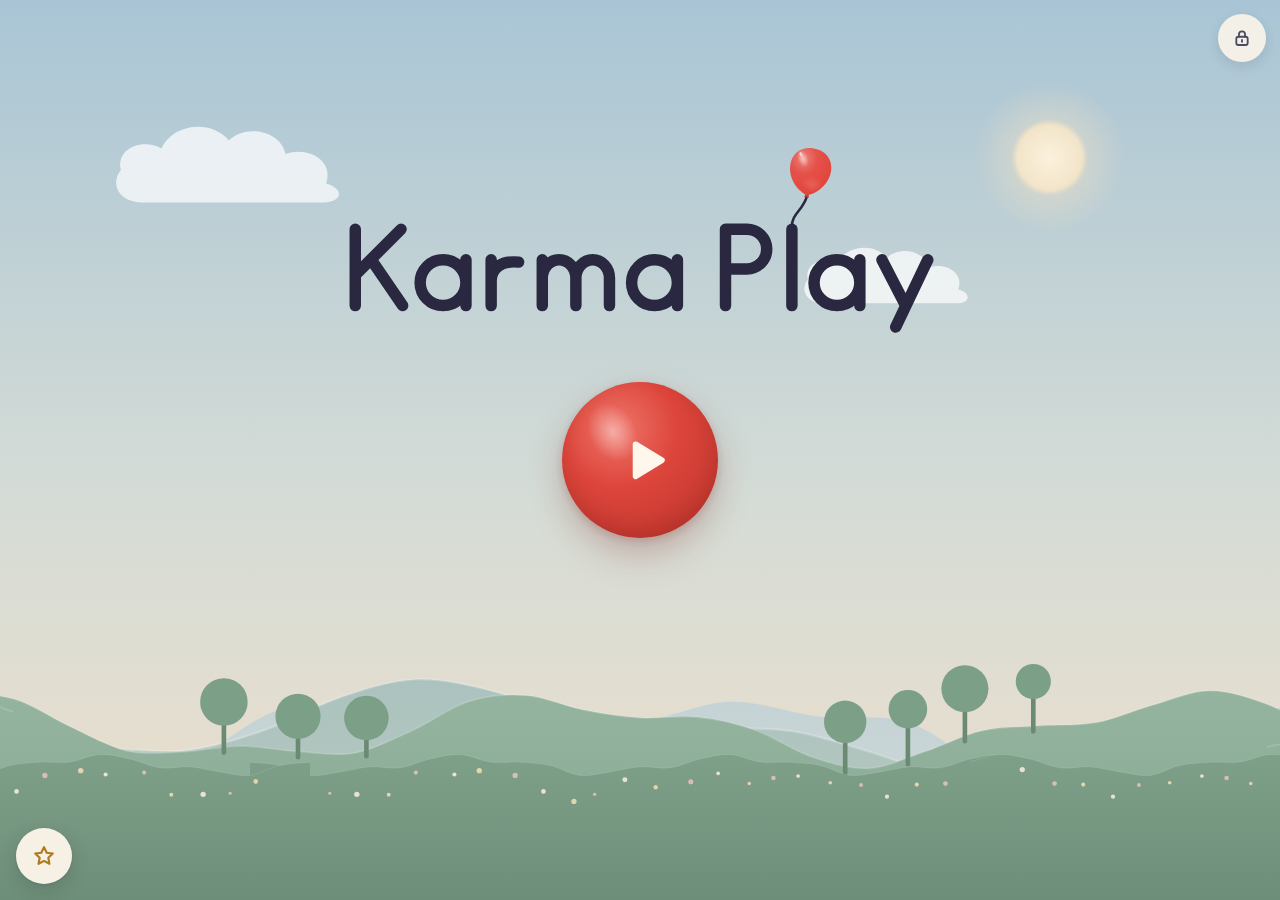
==== commit 9682db1a: "Fix stranded Find targets on rotate, skipped golden balloons, faded pastels - Turning the phone (or " ====
--- a/index.html
+++ b/index.html
@@ -32,9 +32,13 @@
 <link rel="icon" href="icon.svg" type="image/svg+xml">
 <link rel="apple-touch-icon" href="assets/icons/karma-play-180-2.png">
 <link rel="preload" href="assets/fonts/manrope-kp1.woff2" as="font" type="font/woff2" crossorigin>
-<link rel="stylesheet" href="styles.css?v=3">
+<link rel="stylesheet" href="styles.css?v=4">
 <link rel="modulepreload" href="js/art.js">
 <link rel="modulepreload" href="js/stage.js">
+<link rel="modulepreload" href="js/scene.js">
+<link rel="modulepreload" href="js/audio.js">
+<link rel="modulepreload" href="js/content.js">
+<link rel="modulepreload" href="js/voice-pack.js">
 <script type="module" src="js/game.js"></script>
 </head>
 <body>
@@ -45,8 +49,14 @@
   <div class="dim" id="dim" aria-hidden="true"></div>
 
   <main class="screen welcome on" id="welcome" aria-labelledby="wordmark">
-    <h1 class="wordmark" id="wordmark"><span class="vh">Karma Play</span></h1>
-    <button class="play" id="play" type="button" aria-label="Play"><span class="play-face" data-icon="play"></span></button>
+    <!-- The wordmark and the Play triangle are in the page itself (rendered from art.js wordmarkSVG(), ids prefixed wm-), so a slow first visit shows them before the scripts arrive. -->
+    <h1 class="wordmark" id="wordmark"><span class="vh">Karma Play</span><svg xmlns="http://www.w3.org/2000/svg" viewBox="-10 -113 786 255" aria-hidden="true" focusable="false"><defs><radialGradient id="wm-b1" cx="0.3" cy="0.24" r="0.95"><stop offset="0" stop-color="#eb817a" stop-opacity="1"/><stop offset="0.35" stop-color="#e4524a" stop-opacity="1"/><stop offset="0.78" stop-color="#E2453C" stop-opacity="1"/><stop offset="1" stop-color="#a83634" stop-opacity="1"/></radialGradient><radialGradient id="wm-gl2" cx="0.5" cy="0.5" r="0.5"><stop offset="0" stop-color="#fff" stop-opacity="0.55"/><stop offset="1" stop-color="#fff" stop-opacity="0"/></radialGradient><radialGradient id="wm-ss3" cx="0.5" cy="0.5" r="0.5"><stop offset="0" stop-color="#eb7d77" stop-opacity="0.45"/><stop offset="1" stop-color="#eb7d77" stop-opacity="0"/></radialGradient></defs><path d="M582 -4 C582 -20 595.2 -23.8 601.2 -41.8" fill="none" stroke="#2A2740" stroke-width="3.4" stroke-linecap="round"/><g fill="none" stroke="#2A2740" stroke-width="15" stroke-linecap="round" stroke-linejoin="round"><path transform="translate(0 0)" d="M10 0 V100 M70 0 L10 60 M31 40 L72 100"/><path transform="translate(91 0)" d="M4 70 A30 30 0 1 1 64 70 A30 30 0 1 1 4 70 Z M64 40 V100"/><path transform="translate(178 0)" d="M10 40 V100 M10 68 C10 50 24 41 46 43"/><path transform="translate(245 0)" d="M10 100 V40 M10 64 A22 24 0 0 1 54 64 V100 M54 64 A22 24 0 0 1 98 64 V100"/><path transform="translate(368 0)" d="M4 70 A30 30 0 1 1 64 70 A30 30 0 1 1 4 70 Z M64 40 V100"/><path transform="translate(485 0)" d="M10 100 V0 H38 A26 26 0 0 1 38 52 H10"/><path transform="translate(572 0)" d="M10 0 V100"/><path transform="translate(607 0)" d="M4 70 A30 30 0 1 1 64 70 A30 30 0 1 1 4 70 Z M64 40 V100"/><path transform="translate(694 0)" d="M6 40 L37 100 M66 40 L24 128"/></g><g transform="translate(606 -76) rotate(8) scale(0.27)">
+  <path d="M-8 115H8L12 128Q0 124 -12 128Z" fill="#bd3b37"/>
+  <path d="M0 -112C60 -112 100 -74 100 -14C100 44 56 96 7 116H-7C-56 96 -100 44 -100 -14C-100 -74 -60 -112 0 -112Z" fill="url(#wm-b1)"/>
+  <ellipse cx="18" cy="62" rx="52" ry="40" fill="url(#wm-ss3)"/>
+  <ellipse cx="-44" cy="-56" rx="26" ry="44" transform="rotate(-28 -44 -56)" fill="url(#wm-gl2)"/>
+  <ellipse cx="-56" cy="-76" rx="7" ry="11" transform="rotate(-28 -56 -76)" fill="#fff" opacity=".55"/></g></svg></h1>
+    <button class="play" id="play" type="button" aria-label="Play"><span class="play-face"><svg class="icon" viewBox="0 0 24 24" aria-hidden="true" focusable="false"><path d="M8.6 6.4 17.8 12l-9.2 5.6z" fill="currentColor" stroke="currentColor" stroke-width="2" stroke-linejoin="round"/></svg></span></button>
     <button class="round-btn book-btn" id="bookBtn" type="button" aria-label="Sticker book" data-icon="star"><span class="badge" id="bookCount" aria-hidden="true"></span></button>
   </main>
 
@@ -59,7 +69,7 @@
   </section>
 
   <div class="hud" id="hud" hidden>
-    <button class="round-btn hold" id="homeBtn" type="button" aria-label="Home. Press and hold." data-icon="home" data-ring></button>
+    <button class="round-btn hold" id="homeBtn" type="button" aria-label="Home. Press and hold." data-icon="home" data-ring data-hint="Hold to go home"></button>
     <div class="progress" id="progress" role="progressbar" aria-label="Balloons popped" aria-valuemin="0" aria-valuemax="10" aria-valuenow="0"></div>
     <button class="round-btn" id="againBtn" type="button" aria-label="Say it again" data-icon="speaker"></button>
   </div>
@@ -84,7 +94,7 @@
     </div>
   </section>
 
-  <button class="lock hold" id="lockBtn" type="button" aria-label="Grown-ups: press and hold for two seconds" data-icon="lock" data-ring></button>
+  <button class="lock hold" id="lockBtn" type="button" aria-label="Grown-ups: press and hold for two seconds" data-icon="lock" data-ring data-hint="Grown-ups: press and hold"></button>
 
   <div class="sheet-wrap" id="book" role="dialog" aria-modal="true" aria-labelledby="bookTitle" hidden>
     <div class="sheet book">
--- a/styles.css
+++ b/styles.css
@@ -113,10 +113,10 @@
 
 .amb-orbit { left: -10%; width: calc(8 * 1vmin); width: calc(8 * 1cqmin); opacity: .85; animation: kp-glide var(--dur, 80s) linear infinite; animation-delay: -30s; }
 
-.amb-flutter { width: calc(6 * 1vmin); width: calc(6 * 1cqmin); animation: kp-wander 16s ease-in-out infinite alternate; }
+.amb-flutter { width: calc(9.5 * 1vmin); width: calc(9.5 * 1cqmin); animation: kp-wander 16s ease-in-out infinite alternate; }
 .amb-flutter.alt { animation-duration: 19s; animation-delay: -7s; }
 .amb-flutter .wing { transform-box: view-box; transform-origin: 50% 50%; animation: kp-flap .7s ease-in-out infinite alternate; }
-@keyframes kp-flap { to { transform: scaleX(.38); } }
+@keyframes kp-flap { to { transform: scaleX(.6); } }
 @keyframes kp-wander {
   0% { transform: translate(0, 0); }
   33% { transform: translate(6vmin, -5vmin); transform: translate(6cqmin, -5cqmin); }
@@ -205,6 +205,17 @@
 .ring { position: absolute; inset: -5px; width: calc(100% + 10px); height: calc(100% + 10px); transform: rotate(-90deg); pointer-events: none; overflow: visible; }
 .ring circle { fill: none; stroke: var(--ring, var(--accent)); stroke-width: 6; stroke-linecap: round; stroke-dasharray: 100; stroke-dashoffset: 100; transition: stroke-dashoffset .2s ease; }
 .holding .ring circle { stroke-dashoffset: 0; transition: stroke-dashoffset var(--hold, 1s) linear; }
+/* a quick tap on a hold button tells the grown-up what it wants */
+.hold[data-hint]::after {
+  content: attr(data-hint); position: absolute; top: calc(100% + 10px); left: 0; white-space: nowrap;
+  padding: 7px 13px; border-radius: 999px; background: var(--cream); color: var(--ink);
+  font-size: 15px; font-weight: 700; line-height: 1.2; box-shadow: 0 6px 16px rgba(42, 39, 64, .16);
+  opacity: 0; transform: translateY(-4px); transition: opacity .2s ease, transform .2s ease; pointer-events: none;
+}
+.lock[data-hint]::after { left: auto; right: 0; }
+.hold.hint::after { opacity: 1; transform: none; }
+/* a slow first visit: the sky, the wordmark and Play, never empty buttons */
+html:not(.ready) .round-btn, html:not(.ready) .lock { visibility: hidden; }
 
 /* welcome */
 .welcome {
@@ -401,6 +412,8 @@
   .earned-sticker svg { width: 76px; height: 76px; }
   .earned-item { width: 58px; height: 58px; }
   .pill { min-height: 52px; }
+  .rest-art svg { width: 116px; }
+  .card p { margin: 2px auto 10px; }
 }
 
 @media (prefers-reduced-motion: reduce) {
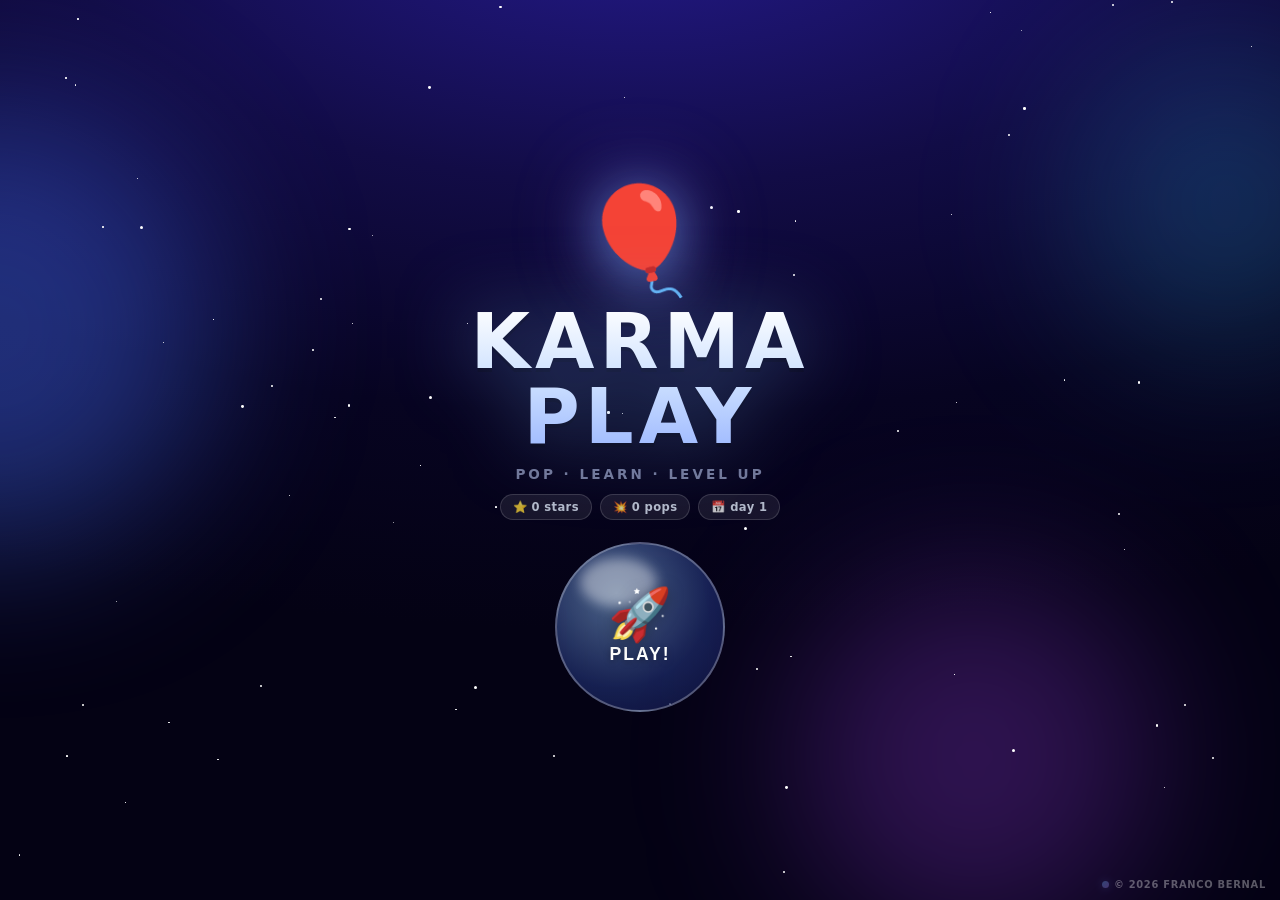
==== commit 1667c20f: "Restore the previous Karma Play, opening straight into the game without the intro video Franco prefe" ====
--- a/index.html
+++ b/index.html
@@ -1,12 +1,11 @@
-<!doctype html>
+<!DOCTYPE html>
 <html lang="en">
 <head>
-<meta charset="utf-8">
-<meta name="viewport" content="width=device-width, initial-scale=1, viewport-fit=cover">
-<title>Karma Play: a free balloon game for toddlers</title>
-<meta name="description" content="Pop floating balloons and hear a warm voice name letters, numbers, animals, colours and shapes. Free, offline, no ads, no tracking. Made for ages 2 to 6.">
-<meta name="theme-color" content="#A9C5D5">
-<meta name="color-scheme" content="light">
+<meta charset="UTF-8">
+<meta name="viewport" content="width=device-width,initial-scale=1.0,user-scalable=no,viewport-fit=cover">
+<title>Karma Play · Free Toddler Learning Game</title>
+<meta name="description" content="Free offline balloon game for kids. Pop, learn letters and numbers, level up. No ads. No tracking. Works on phones and tablets.">
+<meta name="theme-color" content="#07071a">
 <meta name="apple-mobile-web-app-capable" content="yes">
 <meta name="mobile-web-app-capable" content="yes">
 <meta name="apple-mobile-web-app-status-bar-style" content="black-translucent">
@@ -14,173 +13,2252 @@
 <meta name="application-name" content="Karma Play">
 <meta name="robots" content="index,follow">
 <meta name="referrer" content="no-referrer">
-<meta http-equiv="Content-Security-Policy" content="default-src 'self'; script-src 'self'; style-src 'self'; img-src 'self' data: blob:; font-src 'self'; media-src 'self' blob:; connect-src 'self'; manifest-src 'self'; worker-src 'self'; object-src 'none'; base-uri 'self'; form-action 'self'">
+<meta http-equiv="Content-Security-Policy" content="default-src 'self'; script-src 'self' 'unsafe-inline'; style-src 'self' 'unsafe-inline'; img-src 'self' data:; media-src 'self'; connect-src 'self'; font-src 'self' data:; object-src 'none'; base-uri 'none'; form-action 'none'">
 <meta property="og:type" content="website">
 <meta property="og:url" content="https://karmaplay.francobernal.ca/">
-<meta property="og:title" content="Karma Play: a free balloon game for toddlers">
-<meta property="og:description" content="Pop balloons, hear the letter, number, animal or colour inside. Free, offline, no ads, no tracking.">
-<meta property="og:image" content="https://karmaplay.francobernal.ca/assets/og/karma-play-og-2.jpg">
+<meta property="og:title" content="Karma Play · Free Toddler Learning Game">
+<meta property="og:description" content="Free offline balloon game for kids. Pop, learn, level up. No ads. No tracking.">
+<meta property="og:image" content="https://karmaplay.francobernal.ca/og-card.jpg">
 <meta property="og:image:width" content="1200">
 <meta property="og:image:height" content="630">
-<meta property="og:image:alt" content="Karma Play: latex balloons carrying a letter, a number and a lion rise over soft green hills under the Karma Play wordmark.">
+<meta property="og:image:alt" content="Karma Play · free offline toddler learning game">
 <meta name="twitter:card" content="summary_large_image">
-<meta name="twitter:title" content="Karma Play: a free balloon game for toddlers">
-<meta name="twitter:description" content="Pop balloons, hear the letter, number, animal or colour inside. Free, offline, no ads, no tracking.">
-<meta name="twitter:image" content="https://karmaplay.francobernal.ca/assets/og/karma-play-og-2.jpg">
-<meta name="twitter:image:alt" content="Karma Play: latex balloons carrying a letter, a number and a lion rise over soft green hills under the Karma Play wordmark.">
+<meta name="twitter:title" content="Karma Play · Free Toddler Learning Game">
+<meta name="twitter:description" content="Free offline balloon game for kids. Pop, learn, level up. No ads. No tracking.">
+<meta name="twitter:image" content="https://karmaplay.francobernal.ca/og-card.jpg">
 <link rel="manifest" href="manifest.webmanifest">
 <link rel="icon" href="icon.svg" type="image/svg+xml">
-<link rel="apple-touch-icon" href="assets/icons/karma-play-180-2.png">
-<link rel="preload" href="assets/fonts/manrope-kp1.woff2" as="font" type="font/woff2" crossorigin>
-<link rel="stylesheet" href="styles.css?v=4">
-<link rel="modulepreload" href="js/art.js">
-<link rel="modulepreload" href="js/stage.js">
-<link rel="modulepreload" href="js/scene.js">
-<link rel="modulepreload" href="js/audio.js">
-<link rel="modulepreload" href="js/content.js">
-<link rel="modulepreload" href="js/voice-pack.js">
-<script type="module" src="js/game.js"></script>
+<link rel="apple-touch-icon" href="icon.svg">
+<style>
+*{margin:0;padding:0;box-sizing:border-box;
+  -webkit-tap-highlight-color:transparent;
+  touch-action:manipulation;
+  user-select:none;-webkit-user-select:none}
+html,body{
+  width:100vw;height:100dvh;
+  overflow:hidden;background:#07071a;
+  font-family:system-ui,-apple-system,'Segoe UI',sans-serif;
+  overscroll-behavior:none}
+.scr{position:absolute;inset:0;display:flex;
+  flex-direction:column;align-items:center;justify-content:center}
+.scr.hide{display:none!important}
+
+@keyframes auroraDrift{
+  0%  {transform:translate3d(-6%,-4%,0) scale(1.05) rotate(0deg)}
+  50% {transform:translate3d(6%,5%,0)   scale(1.18) rotate(8deg)}
+  100%{transform:translate3d(-6%,-4%,0) scale(1.05) rotate(0deg)}}
+
+/* WELCOME */
+#sWelcome{
+  background:radial-gradient(ellipse 120% 80% at 50% -10%,#241a8c 0%,#120c46 38%,#070421 70%,#040214 100%);
+  gap:12px;padding:24px;overflow:hidden}
+#wBg{position:absolute;inset:0;pointer-events:none;overflow:hidden;z-index:1}
+.wStar{position:absolute;background:#fff;border-radius:50%;
+  animation:stTwink ease-in-out infinite}
+@keyframes stTwink{
+  0%,100%{opacity:.06;transform:scale(1)}
+  50%{opacity:1;transform:scale(1.6)}}
+.wOrb{position:absolute;border-radius:50%;filter:blur(80px);
+  mix-blend-mode:screen;
+  animation:orbPulse ease-in-out infinite alternate,auroraDrift ease-in-out infinite}
+@keyframes orbPulse{
+  0%{opacity:.30;transform:scale(1)}
+  100%{opacity:.58;transform:scale(1.22)}}
+.wSpk{position:absolute;color:#fff;pointer-events:none;
+  font-size:9px;opacity:0;animation:spkFloat linear infinite}
+@keyframes spkFloat{
+  0%{opacity:0;transform:translateY(20px) scale(.4)}
+  12%{opacity:.9}88%{opacity:.5}
+  100%{opacity:0;transform:translateY(-90px) scale(1)}}
+#wIco{z-index:3;font-size:clamp(4rem,14vw,6.5rem);line-height:1;
+  animation:icoBob 2.8s ease-in-out infinite;
+  filter:drop-shadow(0 8px 26px rgba(120,180,255,.55))
+         drop-shadow(0 0 40px rgba(150,120,255,.4))}
+@keyframes icoBob{
+  0%,100%{transform:translateY(0) rotate(-4deg)}
+  50%{transform:translateY(-18px) rotate(4deg)}}
+#wTitle{
+  z-index:3;position:relative;
+  font-size:clamp(2.6rem,11vw,4.8rem);
+  font-weight:900;text-align:center;
+  line-height:.98;letter-spacing:5px;
+  background:linear-gradient(180deg,#ffffff 0%,#cfe2ff 48%,#9db8ff 100%);
+  -webkit-background-clip:text;background-clip:text;
+  -webkit-text-fill-color:transparent;color:#fff;
+  filter:drop-shadow(0 0 38px rgba(120,180,255,.5))
+         drop-shadow(0 4px 0 rgba(0,0,0,.25));
+  animation:titleFloat 5s ease-in-out infinite}
+@keyframes titleFloat{
+  0%,100%{filter:drop-shadow(0 0 38px rgba(120,180,255,.5)) drop-shadow(0 4px 0 rgba(0,0,0,.25))}
+  50%{filter:drop-shadow(0 0 72px rgba(150,200,255,.85)) drop-shadow(0 4px 0 rgba(0,0,0,.25))}}
+#wTitle::after{
+  content:'';position:absolute;inset:0;
+  background:linear-gradient(105deg,transparent 38%,rgba(255,255,255,.55) 50%,transparent 62%);
+  -webkit-background-clip:text;background-clip:text;
+  -webkit-text-fill-color:transparent;
+  mix-blend-mode:screen;
+  animation:titleSweep 4.5s ease-in-out infinite;
+  pointer-events:none}
+@keyframes titleSweep{
+  0%,72%{transform:translateX(-130%)}
+  86%,100%{transform:translateX(130%)}}
+#wSub{
+  z-index:3;color:rgba(200,215,255,.55);
+  font-size:clamp(.65rem,2.3vw,.85rem);
+  font-weight:700;letter-spacing:3px;text-transform:uppercase}
+#wMeta{
+  z-index:3;display:flex;gap:8px;flex-wrap:wrap;justify-content:center;
+  max-width:min(92vw,360px)}
+.wChip{
+  background:rgba(255,255,255,.08);border:1px solid rgba(255,255,255,.14);
+  border-radius:999px;padding:5px 12px;
+  font-size:clamp(.58rem,2vw,.72rem);font-weight:800;color:rgba(230,240,255,.75);
+  letter-spacing:.4px}
+#wPlay{
+  z-index:3;margin-top:10px;position:relative;
+  width:clamp(124px,33vw,170px);height:clamp(124px,33vw,170px);
+  border-radius:50%;
+  background:radial-gradient(circle at 36% 30%,rgba(150,200,255,.5),rgba(70,110,240,.28) 60%,rgba(40,60,180,.2));
+  border:2.5px solid rgba(255,255,255,.28);
+  backdrop-filter:blur(18px);-webkit-backdrop-filter:blur(18px);
+  display:flex;flex-direction:column;
+  align-items:center;justify-content:center;
+  gap:4px;cursor:pointer;overflow:hidden;
+  animation:playPulse 2.6s ease-in-out infinite;
+  transition:transform .14s cubic-bezier(.34,1.56,.64,1)}
+#wPlay::before{
+  content:'';position:absolute;top:8%;left:14%;
+  width:46%;height:30%;border-radius:50%;
+  background:rgba(255,255,255,.4);filter:blur(6px);
+  pointer-events:none}
+#wPlay:active{transform:scale(.84)}
+@keyframes playPulse{
+  0%,100%{box-shadow:0 10px 40px rgba(80,130,255,.3),
+                     0 0 0 0 rgba(120,170,255,.45),
+                     inset 0 -8px 22px rgba(20,40,120,.4)}
+  50%{box-shadow:0 14px 54px rgba(100,150,255,.5),
+                 0 0 0 26px rgba(120,170,255,0),
+                 inset 0 -8px 22px rgba(20,40,120,.4)}}
+.wPIco{font-size:clamp(2rem,7.5vw,3.2rem);line-height:1;
+  filter:drop-shadow(0 3px 8px rgba(0,0,0,.3))}
+.wPLbl{font-size:clamp(.82rem,3vw,1.1rem);font-weight:900;
+  color:#fff;letter-spacing:2px;
+  text-shadow:0 2px 6px rgba(0,0,0,.35)}
+.kvgMark{
+  position:absolute;
+  bottom:max(10px,env(safe-area-inset-bottom,10px));
+  right:14px;z-index:10;
+  display:flex;align-items:center;gap:5px;opacity:.34;
+  pointer-events:none}
+.kvgMark .dot{
+  width:7px;height:7px;border-radius:50%;
+  background:linear-gradient(135deg,#6ab8ff,#a78bfa);
+  box-shadow:0 0 8px rgba(120,160,255,.6);
+  flex-shrink:0}
+.kvgMark .txt{
+  font-size:clamp(.48rem,1.4vw,.62rem);font-weight:700;
+  color:#fff;letter-spacing:.7px;text-transform:uppercase}
+
+/* THEMES — equal premium world portals */
+#sThemes{
+  background:radial-gradient(ellipse 120% 90% at 50% 12%,#341463 0%,#180a3e 46%,#0a0524 74%,#05030f 100%);
+  gap:12px;padding:14px 16px 18px;
+  padding-top:max(14px,env(safe-area-inset-top,14px));
+  padding-bottom:max(18px,env(safe-area-inset-bottom,18px));
+  z-index:90;overflow:hidden;justify-content:flex-start}
+#sThemes::before{
+  content:'';position:absolute;inset:-20%;z-index:0;
+  background:
+    radial-gradient(circle at 22% 28%,rgba(170,90,255,.22),transparent 42%),
+    radial-gradient(circle at 78% 72%,rgba(80,160,255,.18),transparent 46%);
+  animation:auroraDrift 14s ease-in-out infinite;
+  pointer-events:none}
+#tHdr{
+  z-index:2;margin-top:4px;
+  font-size:clamp(1.1rem,4.4vw,1.65rem);font-weight:900;
+  color:#fff;letter-spacing:.5px;
+  text-shadow:0 0 30px rgba(200,150,255,.6),0 2px 0 rgba(0,0,0,.3)}
+#tSub{
+  z-index:2;font-size:clamp(.6rem,2vw,.76rem);font-weight:700;
+  color:rgba(220,210,255,.55);letter-spacing:.5px;margin-top:-4px;margin-bottom:2px}
+#tGrid{
+  z-index:2;
+  display:grid;grid-template-columns:1fr 1fr;
+  gap:11px;width:min(100%,400px);
+  flex:0 0 auto}
+.tCard{
+  border:none;border-radius:22px;cursor:pointer;
+  display:flex;flex-direction:column;
+  align-items:stretch;justify-content:stretch;
+  padding:0;min-height:clamp(124px,30vw,152px);height:100%;
+  position:relative;overflow:hidden;
+  box-shadow:0 8px 0 rgba(0,0,0,.30),
+             0 16px 32px rgba(0,0,0,.38),
+             inset 0 1px 0 rgba(255,255,255,.28);
+  transition:transform .14s cubic-bezier(.34,1.56,.64,1)}
+.tCard::after{
+  content:'';position:absolute;top:0;left:0;right:0;height:42%;
+  background:linear-gradient(180deg,rgba(255,255,255,.30),rgba(255,255,255,0));
+  border-radius:inherit;pointer-events:none;z-index:3}
+.tCard::before{
+  content:'';position:absolute;inset:0;border-radius:inherit;
+  box-shadow:inset 0 -16px 28px rgba(0,0,0,.32);
+  pointer-events:none;z-index:3}
+.tCard:active{
+  transform:translateY(7px) scale(.94);
+  box-shadow:0 2px 0 rgba(0,0,0,.30),inset 0 1px 0 rgba(255,255,255,.25)}
+.tScene{
+  position:relative;flex:1 1 auto;min-height:78px;
+  display:flex;align-items:center;justify-content:center;
+  overflow:hidden;z-index:1}
+.tSky{position:absolute;inset:0;pointer-events:none}
+.tGround{
+  position:absolute;left:-8%;right:-8%;bottom:-2%;height:38%;
+  border-radius:50% 50% 0 0 / 28% 28% 0 0;
+  opacity:.55;pointer-events:none;z-index:1}
+.tHero{
+  position:relative;z-index:2;line-height:1;
+  font-size:clamp(2.55rem,9.5vw,3.35rem);
+  filter:drop-shadow(0 6px 10px rgba(0,0,0,.4));
+  animation:heroBob 2.8s ease-in-out infinite}
+@keyframes heroBob{
+  0%,100%{transform:translateY(0) scale(1)}
+  50%{transform:translateY(-6px) scale(1.04)}}
+.tDeco{
+  position:absolute;z-index:1;line-height:1;pointer-events:none;
+  filter:drop-shadow(0 2px 4px rgba(0,0,0,.25));
+  opacity:.82}
+.tDeco.d1{left:8%;bottom:18%;font-size:clamp(1rem,3.6vw,1.35rem);animation:decoFloat 3.2s ease-in-out infinite}
+.tDeco.d2{right:10%;top:14%;font-size:clamp(.85rem,3vw,1.15rem);animation:decoFloat 3.8s ease-in-out infinite reverse}
+.tDeco.d3{left:14%;top:16%;font-size:clamp(.75rem,2.6vw,1rem);opacity:.7;animation:decoFloat 4.2s ease-in-out infinite}
+@keyframes decoFloat{
+  0%,100%{transform:translateY(0)}
+  50%{transform:translateY(-5px)}}
+.tSpark{
+  position:absolute;width:5px;height:5px;border-radius:50%;
+  background:#fff;opacity:.55;z-index:1;pointer-events:none;
+  box-shadow:0 0 8px rgba(255,255,255,.8);
+  animation:spkTw 2.4s ease-in-out infinite}
+@keyframes spkTw{0%,100%{opacity:.2;transform:scale(.7)}50%{opacity:.9;transform:scale(1.2)}}
+.tMeta{
+  position:relative;z-index:4;
+  padding:7px 8px 11px;text-align:center;
+  background:linear-gradient(180deg,rgba(0,0,0,0),rgba(0,0,0,.34) 40%,rgba(0,0,0,.46))}
+.tLbl{display:block;font-size:clamp(.68rem,2.35vw,.86rem);font-weight:900;
+  color:#fff;letter-spacing:.6px;
+  text-transform:uppercase;text-shadow:0 2px 4px rgba(0,0,0,.45)}
+.tTag{display:block;margin-top:2px;
+  font-size:clamp(.52rem,1.7vw,.64rem);font-weight:700;
+  color:rgba(255,255,255,.78);letter-spacing:.35px}
+/* equal cards — no wide outlier */
+.tCard[data-t=dino]    {background:linear-gradient(165deg,#7ed957 0%,#3fa84a 38%,#1B5E20 78%,#0d3012 100%)}
+.tCard[data-t=dino] .tSky{background:radial-gradient(ellipse 90% 70% at 50% 20%,rgba(255,236,150,.35),transparent 60%)}
+.tCard[data-t=dino] .tGround{background:linear-gradient(180deg,#5d4037,#2e7d32)}
+.tCard[data-t=cars]    {background:linear-gradient(165deg,#ff7a6e 0%,#e53935 40%,#B71C1C 78%,#4a0808 100%)}
+.tCard[data-t=cars] .tSky{background:radial-gradient(ellipse 90% 70% at 70% 10%,rgba(255,220,120,.3),transparent 55%)}
+.tCard[data-t=cars] .tGround{background:linear-gradient(180deg,#455a64,#263238);height:30%;border-radius:0}
+.tCard[data-t=ocean]   {background:linear-gradient(165deg,#5ef0ff 0%,#26c6da 36%,#00838F 72%,#01353a 100%)}
+.tCard[data-t=ocean] .tSky{background:radial-gradient(ellipse 100% 80% at 40% 0%,rgba(180,245,255,.4),transparent 60%)}
+.tCard[data-t=ocean] .tGround{background:linear-gradient(180deg,#26c6da,#006064);height:42%;opacity:.5}
+.tCard[data-t=robot]   {background:linear-gradient(165deg,#64b5f6 0%,#1e88e5 40%,#0D47A1 78%,#041428 100%)}
+.tCard[data-t=robot] .tSky{background:radial-gradient(ellipse 80% 60% at 60% 15%,rgba(120,220,255,.35),transparent 55%)}
+.tCard[data-t=robot] .tGround{background:linear-gradient(180deg,#546e7a,#263238);height:28%;border-radius:0;opacity:.6}
+.tCard[data-t=space]   {background:linear-gradient(165deg,#9fa8da 0%,#5c6bc0 38%,#1a237e 78%,#05051a 100%)}
+.tCard[data-t=space] .tSky{background:radial-gradient(circle at 30% 30%,rgba(255,255,255,.2),transparent 40%),radial-gradient(circle at 75% 20%,rgba(180,140,255,.25),transparent 35%)}
+.tCard[data-t=space] .tGround{background:radial-gradient(ellipse at 50% 0%,#5c6bc0,transparent 70%);height:45%;opacity:.35}
+.tCard[data-t=fantasy] {background:linear-gradient(165deg,#e1bee7 0%,#ce93d8 32%,#8e24aa 70%,#4A148C 100%)}
+.tCard[data-t=fantasy] .tSky{background:radial-gradient(ellipse 90% 70% at 50% 10%,rgba(255,200,255,.35),transparent 55%)}
+.tCard[data-t=fantasy] .tGround{background:linear-gradient(180deg,#ab47bc,#4A148C);opacity:.45}
+.btnBack{
+  z-index:2;
+  font-size:clamp(.7rem,2.5vw,.9rem);font-weight:800;
+  background:rgba(255,255,255,.12);
+  border:1.5px solid rgba(255,255,255,.22);
+  color:#fff;padding:11px 30px;border-radius:50px;
+  cursor:pointer;
+  backdrop-filter:blur(10px);-webkit-backdrop-filter:blur(10px);
+  box-shadow:0 4px 0 rgba(0,0,0,.22);
+  transition:transform .12s cubic-bezier(.34,1.56,.64,1)}
+.btnBack:active{transform:scale(.88)}
+.rowBtns{z-index:2;display:flex;gap:10px;flex-wrap:wrap;justify-content:center;margin-top:4px}
+
+/* GAME */
+#sGame{z-index:80}
+#gBg{position:absolute;inset:0;z-index:0;overflow:hidden;
+  transition:background 1.2s;contain:strict}
+#gBg::before{
+  content:'';position:absolute;inset:-25%;z-index:0;
+  background:
+    radial-gradient(circle at 28% 22%,rgba(255,255,255,.10),transparent 40%),
+    radial-gradient(circle at 74% 70%,rgba(255,255,255,.07),transparent 44%);
+  animation:auroraDrift 18s ease-in-out infinite;
+  pointer-events:none}
+/* world horizon / floor personality */
+#gBg::after{
+  content:'';position:absolute;left:0;right:0;bottom:0;z-index:1;
+  height:22%;pointer-events:none;opacity:.55}
+#gBg.w-dino::after{background:linear-gradient(180deg,transparent,rgba(46,125,50,.45) 30%,rgba(27,94,32,.7));
+  clip-path:ellipse(120% 100% at 50% 100%)}
+#gBg.w-cars::after{background:linear-gradient(180deg,transparent 10%,rgba(55,65,70,.55) 40%,rgba(30,30,35,.8));
+  height:18%;
+  background-image:repeating-linear-gradient(90deg,transparent 0 28px,rgba(255,220,80,.35) 28px 34px,transparent 34px 62px),
+    linear-gradient(180deg,transparent 20%,rgba(40,44,48,.75) 45%,rgba(20,22,26,.9))}
+#gBg.w-ocean::after{background:linear-gradient(180deg,transparent,rgba(0,150,170,.35) 35%,rgba(0,80,100,.65));
+  height:28%;clip-path:ellipse(130% 100% at 50% 100%)}
+#gBg.w-robot::after{background:linear-gradient(180deg,transparent,rgba(30,80,160,.4) 40%,rgba(10,30,70,.7));
+  height:16%}
+#gBg.w-space::after{background:radial-gradient(ellipse 90% 80% at 50% 100%,rgba(90,100,180,.45),transparent 70%);
+  height:30%}
+#gBg.w-fantasy::after{background:linear-gradient(180deg,transparent,rgba(140,60,180,.4) 40%,rgba(70,20,120,.65));
+  height:24%;clip-path:ellipse(120% 100% at 50% 100%)}
+.bgP{position:absolute;pointer-events:none;
+  animation:bgFloat linear infinite;opacity:0;
+  filter:drop-shadow(0 2px 5px rgba(0,0,0,.25))}
+@keyframes bgFloat{
+  0%{opacity:0;transform:translateY(110vh) rotate(0deg)}
+  6%{opacity:.34}88%{opacity:.22}
+  100%{opacity:0;transform:translateY(-6vh) rotate(440deg)}}
+body.q-low .wOrb,#sGame.q-low #gBg::before{filter:none!important;animation:none!important;opacity:.35}
+body.q-low .bgP{opacity:.2;animation-duration:18s!important}
+body.q-low .hBtn,body.q-low .hPill,body.q-low #wPlay,body.q-low .btnBack{
+  backdrop-filter:none!important;-webkit-backdrop-filter:none!important}
+
+#hud{
+  position:absolute;top:0;left:0;right:0;z-index:30;
+  pointer-events:none;
+  padding:8px 11px;
+  padding-top:max(10px,env(safe-area-inset-top,10px))}
+.hRow{display:flex;justify-content:space-between;align-items:center}
+.hL,.hR{display:flex;align-items:center;gap:6px;pointer-events:auto}
+.hBtn{
+  width:40px;height:40px;border-radius:50%;border:none;
+  background:rgba(12,12,38,.5);
+  backdrop-filter:blur(18px) saturate(140%);
+  -webkit-backdrop-filter:blur(18px) saturate(140%);
+  border:1px solid rgba(255,255,255,.16);
+  color:#fff;font-size:.92rem;cursor:pointer;
+  display:flex;align-items:center;justify-content:center;
+  box-shadow:0 3px 14px rgba(0,0,0,.4),inset 0 1px 0 rgba(255,255,255,.2);
+  transition:transform .12s cubic-bezier(.34,1.56,.64,1)}
+.hBtn:active{transform:scale(.78)}
+.hPill{
+  background:rgba(12,12,38,.5);
+  backdrop-filter:blur(18px) saturate(140%);
+  -webkit-backdrop-filter:blur(18px) saturate(140%);
+  border:1px solid rgba(255,255,255,.16);
+  border-radius:16px;padding:5px 13px;
+  font-size:clamp(.62rem,2.1vw,.8rem);font-weight:800;
+  color:#fff;display:flex;align-items:center;gap:3px;
+  box-shadow:0 3px 12px rgba(0,0,0,.3),inset 0 1px 0 rgba(255,255,255,.2);
+  white-space:nowrap;
+  transition:transform .18s cubic-bezier(.34,1.56,.64,1)}
+.hPill.bump{animation:pillBump .4s cubic-bezier(.34,1.56,.64,1)}
+@keyframes pillBump{0%{transform:scale(1)}40%{transform:scale(1.22)}100%{transform:scale(1)}}
+.hPill.pStr{
+  background:linear-gradient(135deg,rgba(255,200,0,.96),rgba(255,110,0,.96));
+  border-color:rgba(255,230,150,.5);
+  box-shadow:0 3px 16px rgba(255,140,0,.45),inset 0 1px 0 rgba(255,255,255,.35);
+  display:none}
+.hPill.pStr.on{display:flex}
+.hPill.pCmb{
+  background:linear-gradient(135deg,rgba(210,60,255,.96),rgba(120,80,250,.96));
+  border-color:rgba(230,180,255,.5);
+  box-shadow:0 3px 16px rgba(170,80,255,.45),inset 0 1px 0 rgba(255,255,255,.35);
+  display:none}
+.hPill.pCmb.on{display:flex}
+.hLvRow{display:flex;align-items:center;justify-content:center;gap:8px;margin-top:7px}
+.hLvTxt{
+  font-size:clamp(.55rem,1.8vw,.72rem);font-weight:800;
+  color:rgba(255,255,255,.95);
+  text-shadow:0 1px 5px rgba(0,0,0,.7)}
+.hLvBar{
+  width:clamp(80px,22vw,138px);height:9px;
+  background:rgba(0,0,0,.32);border-radius:5px;overflow:hidden;
+  border:1px solid rgba(255,255,255,.14);
+  box-shadow:inset 0 1px 3px rgba(0,0,0,.4)}
+.hLvFill{
+  height:100%;border-radius:5px;position:relative;
+  background:linear-gradient(90deg,#FFD93D,#FF8A3D,#FF5252);
+  box-shadow:0 0 10px rgba(255,160,60,.6);
+  transition:width .45s cubic-bezier(.25,.46,.45,.94);width:0%}
+.hLvFill::after{
+  content:'';position:absolute;inset:0;border-radius:5px;
+  background:linear-gradient(90deg,transparent,rgba(255,255,255,.55),transparent);
+  background-size:60% 100%;background-repeat:no-repeat;
+  animation:barShimmer 2.2s linear infinite}
+@keyframes barShimmer{0%{background-position:-60% 0}100%{background-position:160% 0}}
+
+#mission{
+  margin:8px auto 0;max-width:min(92vw,340px);
+  pointer-events:none;display:none;
+  background:rgba(12,12,38,.48);
+  border:1px solid rgba(255,255,255,.16);
+  border-radius:18px;padding:7px 14px;
+  text-align:center;
+  box-shadow:0 4px 16px rgba(0,0,0,.28),inset 0 1px 0 rgba(255,255,255,.16);
+  backdrop-filter:blur(14px);-webkit-backdrop-filter:blur(14px)}
+#mission.on{display:block}
+#mission .mIco{font-size:1.05rem;margin-right:4px}
+#mission .mTxt{
+  font-size:clamp(.68rem,2.3vw,.86rem);font-weight:900;color:#fff;
+  text-shadow:0 1px 4px rgba(0,0,0,.5)}
+#mission.find{
+  background:linear-gradient(135deg,rgba(80,140,255,.55),rgba(140,80,255,.5));
+  border-color:rgba(200,220,255,.4);
+  animation:mPulse 1.4s ease-in-out infinite}
+@keyframes mPulse{
+  0%,100%{box-shadow:0 4px 16px rgba(100,140,255,.3)}
+  50%{box-shadow:0 4px 28px rgba(150,180,255,.65)}}
+
+#gc{position:absolute;inset:0;z-index:10;contain:layout style size}
+.rip{
+  position:absolute;z-index:11;
+  width:48px;height:48px;border-radius:50%;
+  border:2.5px solid rgba(255,255,255,.55);
+  box-shadow:0 0 14px rgba(255,255,255,.4);
+  pointer-events:none;
+  animation:ripAnim .55s cubic-bezier(.16,1,.3,1) forwards}
+@keyframes ripAnim{
+  0%{transform:translate(-50%,-50%) scale(.1);opacity:1}
+  100%{transform:translate(-50%,-50%) scale(3.6);opacity:0}}
+.bw{position:absolute;z-index:10;cursor:pointer;will-change:transform;touch-action:none}
+.bw .bShell{transition:filter .2s,transform .12s;
+  animation:balBreathe 3.4s ease-in-out infinite;
+  transform-origin:50% 88%}
+@keyframes balBreathe{
+  0%,100%{transform:rotate(-2.2deg) scale(1,1)}
+  50%{transform:rotate(2.2deg) scale(1.025,.985)}}
+.bw.popped{animation:popAnim .32s cubic-bezier(.34,1.56,.64,1) forwards;pointer-events:none}
+.bw.popped .bShell{animation:none}
+@keyframes popAnim{
+  0%{transform:scale(1);opacity:1}
+  18%{transform:scale(1.55)}
+  100%{transform:scale(0);opacity:0}}
+.bw.gold .bShell{filter:drop-shadow(0 0 20px rgba(255,215,0,.95))}
+.bw.power .bShell{filter:drop-shadow(0 0 18px rgba(120,220,255,.9))}
+.bw.target .bShell{
+  filter:drop-shadow(0 0 18px rgba(255,255,255,.95)) drop-shadow(0 0 8px rgba(120,200,255,.8));
+  animation:targetPulse 1s ease-in-out infinite}
+@keyframes targetPulse{
+  0%,100%{transform:scale(1)}
+  50%{transform:scale(1.08)}}
+.bw.hint .bShell{
+  animation:hintGlow 1s ease-in-out 2;
+  filter:drop-shadow(0 0 22px rgba(255,255,255,.95))}
+@keyframes hintGlow{
+  0%,100%{transform:scale(1)}
+  50%{transform:scale(1.14)}}
+.bw.tut{z-index:40}
+.bw.tut .bShell{animation:hintGlow 1.1s ease-in-out infinite;
+  filter:drop-shadow(0 0 26px rgba(255,255,255,1))}
+.tutTag{
+  position:absolute;left:50%;bottom:-28px;transform:translateX(-50%);
+  background:linear-gradient(135deg,#fff,#dfe8ff);
+  color:#2a2a55;font-weight:900;font-size:.78rem;
+  padding:5px 12px;border-radius:999px;white-space:nowrap;
+  box-shadow:0 6px 18px rgba(0,0,0,.35);pointer-events:none}
+.par{position:absolute;z-index:35;border-radius:3px;pointer-events:none;will-change:transform,opacity}
+.lf{
+  position:absolute;z-index:36;pointer-events:none;
+  font-weight:900;color:#fff;
+  text-shadow:0 2px 0 rgba(0,0,0,.3),0 0 16px rgba(255,220,120,.7);
+  animation:lfAnim 1.3s cubic-bezier(.16,1,.3,1) forwards}
+@keyframes lfAnim{
+  0%{transform:translateY(0) scale(.35);opacity:0}
+  8%{opacity:1;transform:translateY(-12px) scale(1.25)}
+  50%{opacity:1;transform:translateY(-42px)}
+  100%{opacity:0;transform:translateY(-94px)}}
+
+#fbToast{
+  position:absolute;top:36%;left:50%;
+  transform:translate(-50%,-50%);
+  z-index:55;pointer-events:none;display:none;text-align:center}
+#fbToast.on{
+  display:block;
+  animation:toastAnim 1s cubic-bezier(.175,.885,.32,1.275) forwards}
+@keyframes toastAnim{
+  0%{transform:translate(-50%,-50%) scale(.08);opacity:0}
+  12%{transform:translate(-50%,-50%) scale(1.3);opacity:1}
+  55%{transform:translate(-50%,-50%) scale(1);opacity:1}
+  100%{transform:translate(-50%,-65%) scale(.42);opacity:0}}
+.fbIco{font-size:clamp(2.6rem,10vw,4rem);display:block;line-height:1;
+  filter:drop-shadow(0 4px 12px rgba(0,0,0,.4))}
+.fbTxt{
+  font-size:clamp(1.1rem,4.2vw,1.9rem);font-weight:900;
+  color:#fff;text-shadow:0 2px 0 rgba(0,0,0,.28),0 0 20px rgba(255,220,120,.6);
+  display:block}
+
+#lvBan{
+  position:absolute;top:9%;left:50%;
+  transform:translateX(-50%);
+  z-index:56;pointer-events:none;
+  display:none;white-space:nowrap;text-align:center}
+#lvBan.on{
+  display:block;
+  animation:lvBanAnim 3.2s cubic-bezier(.175,.885,.32,1.275) forwards}
+@keyframes lvBanAnim{
+  0%{transform:translateX(-50%) scale(.2) translateY(40px);opacity:0}
+  9%{transform:translateX(-50%) scale(1.1) translateY(0);opacity:1}
+  74%{transform:translateX(-50%) scale(1) translateY(0);opacity:1}
+  100%{transform:translateX(-50%) scale(.78) translateY(-35px);opacity:0}}
+.lvBIn{
+  background:linear-gradient(135deg,rgba(255,215,0,.98),rgba(255,120,0,.98));
+  border-radius:28px;padding:13px 34px;
+  border:1.5px solid rgba(255,235,160,.6);
+  box-shadow:0 12px 46px rgba(255,140,0,.6),inset 0 1px 0 rgba(255,255,255,.4)}
+.lvBT{
+  font-size:clamp(1.1rem,4.2vw,1.9rem);font-weight:900;
+  color:#fff;text-shadow:0 2px 0 rgba(0,0,0,.18)}
+.lvBS{
+  font-size:clamp(.58rem,2vw,.82rem);
+  color:rgba(255,255,255,.96);font-weight:800;letter-spacing:.5px}
+
+#fxSlow{
+  position:absolute;inset:0;z-index:12;pointer-events:none;display:none;
+  background:radial-gradient(circle at 50% 40%,rgba(120,220,255,.12),transparent 60%);
+  box-shadow:inset 0 0 80px rgba(80,180,255,.18)}
+#fxSlow.on{display:block}
+#shakeRoot{position:absolute;inset:0}
+
+#pauseOv{
+  position:absolute;inset:0;z-index:85;
+  display:none;align-items:center;justify-content:center;
+  background:rgba(6,6,24,.66);backdrop-filter:blur(16px);
+  -webkit-backdrop-filter:blur(16px)}
+#pauseOv.show{display:flex}
+.pCard{
+  background:linear-gradient(180deg,#ffffff,#f1f4ff);
+  border-radius:32px;
+  padding:26px 34px;text-align:center;max-width:min(92vw,320px);
+  box-shadow:0 18px 56px rgba(0,0,0,.4),inset 0 1px 0 rgba(255,255,255,.9);
+  animation:pCardIn .34s cubic-bezier(.34,1.56,.64,1)}
+@keyframes pCardIn{0%{transform:scale(.2);opacity:0}100%{transform:scale(1);opacity:1}}
+.pTitle{font-size:1.22rem;font-weight:900;color:#3a3a5a;margin-bottom:10px}
+.pHint{font-size:.72rem;font-weight:700;color:#7a7a9a;margin-bottom:16px;line-height:1.35}
+.pBtns{display:flex;flex-direction:column;gap:10px;align-items:center}
+.pBtn{
+  width:180px;padding:13px 16px;border:none;border-radius:22px;
+  font-size:.92rem;font-weight:900;cursor:pointer;color:#fff;
+  box-shadow:0 6px 0 rgba(0,0,0,.16),inset 0 1px 0 rgba(255,255,255,.35);
+  display:flex;align-items:center;justify-content:center;gap:7px;
+  transition:transform .1s}
+.pBtn:active{transform:translateY(6px);box-shadow:0 1px 0 rgba(0,0,0,.16)}
+.pResume{background:linear-gradient(135deg,#6fd47a,#388E3C)}
+.pHome{background:linear-gradient(135deg,#56b0f7,#1565C0)}
+.pToggle{background:linear-gradient(135deg,#a78bfa,#6d28d9)}
+
+#kvgGame{
+  position:absolute;
+  bottom:max(10px,env(safe-area-inset-bottom,10px));
+  left:13px;z-index:40;
+  display:flex;align-items:center;gap:5px;
+  opacity:.26;pointer-events:none}
+
+@media(max-height:560px){
+  #wTitle{font-size:2rem}
+  #wPlay{width:92px;height:92px}
+  .hBtn{width:34px;height:34px;font-size:.8rem}
+  #wMeta{display:none}}
+@media(prefers-reduced-motion:reduce){
+  *,*::before,*::after{
+    animation-duration:.001ms!important;
+    animation-iteration-count:1!important;
+    transition-duration:.001ms!important}
+  .wOrb,#gBg::before,#sThemes::before,#wTitle,#wTitle::after,
+  .hLvFill::after,.bgP,#mission.find{animation:none!important}
+  .bgP{opacity:.25}
+}
+
+/* ═══════════════════════════════════════════════════
+   INTRO VIDEO — autoplay muted, then main PLAY screen
+═══════════════════════════════════════════════════ */
+#sIntro{
+  z-index:200;background:#03010f;
+  overflow:hidden;pointer-events:none}
+#introStage{
+  position:absolute;inset:0;overflow:hidden;background:#03010f}
+#introVid{
+  position:absolute;inset:0;width:100%;height:100%;
+  object-fit:cover;object-position:center;
+  background:#03010f;
+  opacity:0;
+  transition:opacity .45s ease}
+#introVid.on{opacity:1}
+#introVid.out{opacity:0;transition:opacity .55s ease}
+#introVeil{
+  position:absolute;inset:0;z-index:2;pointer-events:none;
+  background:
+    radial-gradient(ellipse 90% 75% at 50% 45%,transparent 35%,rgba(3,1,15,.25) 75%,rgba(3,1,15,.55) 100%)}
+#introFlash{
+  position:absolute;inset:0;z-index:20;pointer-events:none;
+  background:#03010f;
+  opacity:0;transition:opacity .5s ease}
+#introFlash.on{opacity:1}
+#sIntro.leaving{pointer-events:none}
+</style>
 </head>
 <body>
-<div class="app" id="app" data-screen="welcome">
-  <div class="scene scene-host on" id="sceneA" aria-hidden="true"></div>
-  <div class="scene scene-host" id="sceneB" aria-hidden="true"></div>
-  <canvas id="stage" tabindex="-1" role="application" aria-roledescription="balloon game" aria-label="Balloons. Use the arrow keys to choose a balloon, Space to pop it."></canvas>
-  <div class="dim" id="dim" aria-hidden="true"></div>
-
-  <main class="screen welcome on" id="welcome" aria-labelledby="wordmark">
-    <!-- The wordmark and the Play triangle are in the page itself (rendered from art.js wordmarkSVG(), ids prefixed wm-), so a slow first visit shows them before the scripts arrive. -->
-    <h1 class="wordmark" id="wordmark"><span class="vh">Karma Play</span><svg xmlns="http://www.w3.org/2000/svg" viewBox="-10 -113 786 255" aria-hidden="true" focusable="false"><defs><radialGradient id="wm-b1" cx="0.3" cy="0.24" r="0.95"><stop offset="0" stop-color="#eb817a" stop-opacity="1"/><stop offset="0.35" stop-color="#e4524a" stop-opacity="1"/><stop offset="0.78" stop-color="#E2453C" stop-opacity="1"/><stop offset="1" stop-color="#a83634" stop-opacity="1"/></radialGradient><radialGradient id="wm-gl2" cx="0.5" cy="0.5" r="0.5"><stop offset="0" stop-color="#fff" stop-opacity="0.55"/><stop offset="1" stop-color="#fff" stop-opacity="0"/></radialGradient><radialGradient id="wm-ss3" cx="0.5" cy="0.5" r="0.5"><stop offset="0" stop-color="#eb7d77" stop-opacity="0.45"/><stop offset="1" stop-color="#eb7d77" stop-opacity="0"/></radialGradient></defs><path d="M582 -4 C582 -20 595.2 -23.8 601.2 -41.8" fill="none" stroke="#2A2740" stroke-width="3.4" stroke-linecap="round"/><g fill="none" stroke="#2A2740" stroke-width="15" stroke-linecap="round" stroke-linejoin="round"><path transform="translate(0 0)" d="M10 0 V100 M70 0 L10 60 M31 40 L72 100"/><path transform="translate(91 0)" d="M4 70 A30 30 0 1 1 64 70 A30 30 0 1 1 4 70 Z M64 40 V100"/><path transform="translate(178 0)" d="M10 40 V100 M10 68 C10 50 24 41 46 43"/><path transform="translate(245 0)" d="M10 100 V40 M10 64 A22 24 0 0 1 54 64 V100 M54 64 A22 24 0 0 1 98 64 V100"/><path transform="translate(368 0)" d="M4 70 A30 30 0 1 1 64 70 A30 30 0 1 1 4 70 Z M64 40 V100"/><path transform="translate(485 0)" d="M10 100 V0 H38 A26 26 0 0 1 38 52 H10"/><path transform="translate(572 0)" d="M10 0 V100"/><path transform="translate(607 0)" d="M4 70 A30 30 0 1 1 64 70 A30 30 0 1 1 4 70 Z M64 40 V100"/><path transform="translate(694 0)" d="M6 40 L37 100 M66 40 L24 128"/></g><g transform="translate(606 -76) rotate(8) scale(0.27)">
-  <path d="M-8 115H8L12 128Q0 124 -12 128Z" fill="#bd3b37"/>
-  <path d="M0 -112C60 -112 100 -74 100 -14C100 44 56 96 7 116H-7C-56 96 -100 44 -100 -14C-100 -74 -60 -112 0 -112Z" fill="url(#wm-b1)"/>
-  <ellipse cx="18" cy="62" rx="52" ry="40" fill="url(#wm-ss3)"/>
-  <ellipse cx="-44" cy="-56" rx="26" ry="44" transform="rotate(-28 -44 -56)" fill="url(#wm-gl2)"/>
-  <ellipse cx="-56" cy="-76" rx="7" ry="11" transform="rotate(-28 -56 -76)" fill="#fff" opacity=".55"/></g></svg></h1>
-    <button class="play" id="play" type="button" aria-label="Play"><span class="play-face"><svg class="icon" viewBox="0 0 24 24" aria-hidden="true" focusable="false"><path d="M8.6 6.4 17.8 12l-9.2 5.6z" fill="currentColor" stroke="currentColor" stroke-width="2" stroke-linejoin="round"/></svg></span></button>
-    <button class="round-btn book-btn" id="bookBtn" type="button" aria-label="Sticker book" data-icon="star"><span class="badge" id="bookCount" aria-hidden="true"></span></button>
-  </main>
-
-  <section class="screen picker" id="picker" aria-labelledby="pickTitle" hidden>
-    <div class="picker-head">
-      <button class="round-btn" id="pickBack" type="button" aria-label="Back" data-icon="back"></button>
-      <h2 class="vh" id="pickTitle">Pick a world</h2>
+
+<!-- INTRO: silent video, then main welcome/PLAY -->
+<div class="scr" id="sIntro" aria-hidden="true">
+  <div id="introStage">
+    <video id="introVid"
+      muted defaultMuted
+      playsinline webkit-playsinline
+      autoplay
+      preload="auto"
+      disablePictureInPicture
+      controlslist="nodownload noplaybackrate noremoteplayback">
+      <source src="intro.mp4" type="video/mp4">
+    </video>
+    <div id="introVeil"></div>
+  </div>
+  <div id="introFlash"></div>
+</div>
+
+<!-- WELCOME -->
+<div class="scr hide" id="sWelcome">
+  <div id="wBg"></div>
+  <div id="wIco">🎈</div>
+  <div id="wTitle">KARMA<br>PLAY</div>
+  <div id="wSub">Pop · Learn · Level Up</div>
+  <div id="wMeta">
+    <span class="wChip" id="wStars">⭐ 0 stars</span>
+    <span class="wChip" id="wPops">💥 0 pops</span>
+    <span class="wChip" id="wDay">📅 day 1</span>
+  </div>
+  <button id="wPlay" type="button" aria-label="Play">
+    <span class="wPIco">🚀</span>
+    <span class="wPLbl">PLAY!</span>
+  </button>
+  <div class="kvgMark">
+    <div class="dot"></div>
+    <span class="txt">© 2026 Franco Bernal</span>
+  </div>
+</div>
+
+<!-- THEMES -->
+<div class="scr hide" id="sThemes">
+  <div id="tHdr">Choose Your World!</div>
+  <div id="tSub">Pick a portal · Pop · Learn · Level up</div>
+  <div id="tGrid">
+    <button class="tCard" data-t="dino" type="button">
+      <div class="tScene" aria-hidden="true">
+        <div class="tSky"></div><div class="tGround"></div>
+        <span class="tDeco d3">🌿</span><span class="tDeco d2">🌋</span><span class="tDeco d1">🌴</span>
+        <span class="tSpark" style="left:22%;top:28%"></span>
+        <span class="tHero">🦖</span>
+      </div>
+      <div class="tMeta"><span class="tLbl">Dino World</span><span class="tTag">Roar · Count · Explore</span></div>
+    </button>
+    <button class="tCard" data-t="cars" type="button">
+      <div class="tScene" aria-hidden="true">
+        <div class="tSky"></div><div class="tGround"></div>
+        <span class="tDeco d3">🏁</span><span class="tDeco d2">⚡</span><span class="tDeco d1">🔧</span>
+        <span class="tSpark" style="left:70%;top:24%"></span>
+        <span class="tHero">🏎️</span>
+      </div>
+      <div class="tMeta"><span class="tLbl">Car World</span><span class="tTag">Speed · Colors · Zoom</span></div>
+    </button>
+    <button class="tCard" data-t="ocean" type="button">
+      <div class="tScene" aria-hidden="true">
+        <div class="tSky"></div><div class="tGround"></div>
+        <span class="tDeco d3">🐚</span><span class="tDeco d2">⭐</span><span class="tDeco d1">🐠</span>
+        <span class="tSpark" style="left:30%;top:20%"></span>
+        <span class="tHero">🐳</span>
+      </div>
+      <div class="tMeta"><span class="tLbl">Ocean</span><span class="tTag">Swim · Letters · Bubbles</span></div>
+    </button>
+    <button class="tCard" data-t="robot" type="button">
+      <div class="tScene" aria-hidden="true">
+        <div class="tSky"></div><div class="tGround"></div>
+        <span class="tDeco d3">⚙️</span><span class="tDeco d2">💡</span><span class="tDeco d1">📡</span>
+        <span class="tSpark" style="left:62%;top:30%"></span>
+        <span class="tHero">🤖</span>
+      </div>
+      <div class="tMeta"><span class="tLbl">Robot</span><span class="tTag">Beep · Shapes · Build</span></div>
+    </button>
+    <button class="tCard" data-t="space" type="button">
+      <div class="tScene" aria-hidden="true">
+        <div class="tSky"></div><div class="tGround"></div>
+        <span class="tDeco d3">🪐</span><span class="tDeco d2">⭐</span><span class="tDeco d1">☄️</span>
+        <span class="tSpark" style="left:18%;top:36%"></span>
+        <span class="tSpark" style="left:78%;top:18%;animation-delay:.6s"></span>
+        <span class="tHero">🚀</span>
+      </div>
+      <div class="tMeta"><span class="tLbl">Space</span><span class="tTag">Blast · Numbers · Stars</span></div>
+    </button>
+    <button class="tCard" data-t="fantasy" type="button">
+      <div class="tScene" aria-hidden="true">
+        <div class="tSky"></div><div class="tGround"></div>
+        <span class="tDeco d3">🏰</span><span class="tDeco d2">✨</span><span class="tDeco d1">🦋</span>
+        <span class="tSpark" style="left:25%;top:22%"></span>
+        <span class="tSpark" style="left:72%;top:32%;animation-delay:.4s"></span>
+        <span class="tHero">🦄</span>
+      </div>
+      <div class="tMeta"><span class="tLbl">Fantasy</span><span class="tTag">Magic · Words · Wonder</span></div>
+    </button>
+  </div>
+  <div class="rowBtns">
+    <button class="btnBack" type="button" id="bThemesBack">← Back</button>
+  </div>
+  <div class="kvgMark"><div class="dot"></div><span class="txt">© 2026 Franco Bernal</span></div>
+</div>
+
+<!-- GAME -->
+<div class="scr hide" id="sGame">
+  <div id="shakeRoot">
+    <div id="gBg"></div>
+    <div id="fxSlow"></div>
+    <div id="hud">
+      <div class="hRow">
+        <div class="hL">
+          <button class="hBtn" id="pauseBtn" type="button" aria-label="Pause">⏸️</button>
+          <button class="hBtn" id="homeBtn" type="button" aria-label="Home">🏠</button>
+        </div>
+        <div style="display:flex;align-items:center;gap:5px">
+          <div class="hPill" id="scPill">⭐ <span id="scV">0</span></div>
+          <div class="hPill pStr" id="strPill">🔥 <span id="strV">0</span></div>
+          <div class="hPill pCmb" id="cmbPill">✨ <span id="cmbV">x2</span></div>
+        </div>
+        <div class="hR">
+          <button class="hBtn" id="musBtn" type="button" aria-label="Music">🎵</button>
+        </div>
+      </div>
+      <div class="hLvRow">
+        <span class="hLvTxt" id="lvTxt">Level 1</span>
+        <div class="hLvBar"><div class="hLvFill" id="lvFill"></div></div>
+        <span class="hLvTxt" id="lvGoal"></span>
+      </div>
+      <div id="mission"><span class="mIco" id="mIco">🎯</span><span class="mTxt" id="mTxt">Pop balloons!</span></div>
     </div>
-    <div class="tiles" id="tiles"></div>
-  </section>
-
-  <div class="hud" id="hud" hidden>
-    <button class="round-btn hold" id="homeBtn" type="button" aria-label="Home. Press and hold." data-icon="home" data-ring data-hint="Hold to go home"></button>
-    <div class="progress" id="progress" role="progressbar" aria-label="Balloons popped" aria-valuemin="0" aria-valuemax="10" aria-valuenow="0"></div>
-    <button class="round-btn" id="againBtn" type="button" aria-label="Say it again" data-icon="speaker"></button>
-  </div>
-
-  <section class="screen done" id="done" role="dialog" aria-modal="true" aria-labelledby="doneTitle" hidden>
-    <div class="card done-card">
-      <h2 id="doneTitle"><span class="vh">All done!</span><span class="hand" id="doneWord"></span></h2>
-      <div class="earned" id="earned"></div>
-      <div class="actions">
-        <button class="pill accent" id="againRound" type="button" data-icon="replay"><span>Play again</span></button>
-        <button class="pill" id="doneHome" type="button" data-icon="home"><span>Home</span></button>
+    <div id="gc"></div>
+    <div id="fbToast">
+      <span class="fbIco" id="fbIco">🎉</span>
+      <span class="fbTxt" id="fbTxt">WOW!</span>
+    </div>
+    <div id="lvBan">
+      <div class="lvBIn">
+        <div class="lvBT" id="lvBT">⭐ Level 2!</div>
+        <div class="lvBS" id="lvBS">AMAZING!</div>
       </div>
     </div>
-  </section>
-
-  <section class="screen rest" id="rest" role="dialog" aria-modal="true" aria-labelledby="restTitle" hidden>
-    <div class="card rest-card">
-      <div class="rest-art" id="restArt"></div>
-      <h2 id="restTitle"><span class="vh">Time for a rest</span><span class="hand" id="restWord"></span></h2>
-      <p>Today's play time is used up. A grown-up can change it in the parent corner.</p>
-      <div class="actions"><button class="pill" id="restHome" type="button" data-icon="home"><span>Home</span></button></div>
-    </div>
-  </section>
-
-  <button class="lock hold" id="lockBtn" type="button" aria-label="Grown-ups: press and hold for two seconds" data-icon="lock" data-ring data-hint="Grown-ups: press and hold"></button>
-
-  <div class="sheet-wrap" id="book" role="dialog" aria-modal="true" aria-labelledby="bookTitle" hidden>
-    <div class="sheet book">
-      <div class="sheet-head">
-        <h2 id="bookTitle"><span class="vh">Sticker book</span><span class="hand" id="bookWord"></span></h2>
-        <button class="round-btn" type="button" data-close aria-label="Close" data-icon="close"></button>
-      </div>
-      <div class="stickers" id="stickers"></div>
-    </div>
-  </div>
-
-  <div class="sheet-wrap" id="gate" role="dialog" aria-modal="true" aria-labelledby="gateTitle" hidden>
-    <div class="sheet gate">
-      <div class="sheet-head">
-        <h2 id="gateTitle">For grown-ups</h2>
-        <button class="round-btn" type="button" data-close aria-label="Close" data-icon="close"></button>
-      </div>
-      <p class="gate-q" id="gateQ"></p>
-      <div class="gate-keys" id="gateKeys"></div>
-    </div>
-  </div>
-
-  <div class="sheet-wrap" id="parents" role="dialog" aria-modal="true" aria-labelledby="parentsTitle" hidden>
-    <div class="sheet parents">
-      <div class="sheet-head">
-        <h2 id="parentsTitle">Parent corner</h2>
-        <button class="round-btn" type="button" data-close aria-label="Close" data-icon="close"></button>
-      </div>
-      <div class="parents-body">
-        <section aria-labelledby="pSound">
-          <h3 id="pSound">Sound</h3>
-          <div class="toggles">
-            <button class="toggle" type="button" data-set="music" aria-pressed="true"><span class="sw" aria-hidden="true"></span>Music</button>
-            <button class="toggle" type="button" data-set="sfx" aria-pressed="true"><span class="sw" aria-hidden="true"></span>Pop sounds</button>
-            <button class="toggle" type="button" data-set="voice" aria-pressed="true"><span class="sw" aria-hidden="true"></span>Voice</button>
-          </div>
-        </section>
-        <section aria-labelledby="pLen">
-          <h3 id="pLen">Round length</h3>
-          <div class="seg" role="radiogroup" aria-labelledby="pLen">
-            <button type="button" role="radio" data-len="short" aria-checked="false">Short, 6 balloons</button>
-            <button type="button" role="radio" data-len="normal" aria-checked="true">Normal, 10 balloons</button>
-          </div>
-        </section>
-        <section aria-labelledby="pLimit">
-          <h3 id="pLimit">Daily play time</h3>
-          <div class="seg" role="radiogroup" aria-labelledby="pLimit">
-            <button type="button" role="radio" data-limit="0" aria-checked="true">No limit</button>
-            <button type="button" role="radio" data-limit="10" aria-checked="false">10 min</button>
-            <button type="button" role="radio" data-limit="20" aria-checked="false">20 min</button>
-            <button type="button" role="radio" data-limit="30" aria-checked="false">30 min</button>
-          </div>
-          <p class="note" id="limitNote">There is never a countdown. When the time is used up, the game stops at the end of a round, and play opens again tomorrow.</p>
-        </section>
-        <section aria-labelledby="pMet">
-          <h3 id="pMet">What your child has met</h3>
-          <p class="note">A light tint means seen. A solid colour means found when asked.</p>
-          <div class="met" id="met"></div>
-        </section>
-        <section aria-labelledby="pFocus">
-          <h3 id="pFocus">Keep little hands in the game</h3>
-          <p><b>iPhone and iPad:</b> turn on Guided Access in Settings, Accessibility, Guided Access. Open Karma Play, then triple-click the side button (or the Home button) and tap Start.</p>
-          <p><b>Android:</b> turn on App pinning in Settings, Security (on some phones: Security and privacy, More settings). Open Karma Play, open Recent apps, tap the app's icon and choose Pin.</p>
-        </section>
-        <section aria-labelledby="pHome">
-          <h3 id="pHome">Play offline from the home screen</h3>
-          <ol class="steps">
-            <li><b>iPhone and iPad, Safari:</b> tap Share (on iPhone with the compact tab bar, tap the three dots first), then Add to Home Screen.</li>
-            <li><b>Android, Chrome:</b> open the menu, then Add to Home screen or Install app.</li>
-            <li>Open it once while online. After that every balloon, picture and voice clip works without a connection.</li>
-          </ol>
-        </section>
-        <section aria-labelledby="pPriv">
-          <h3 id="pPriv">Privacy</h3>
-          <p>Nothing leaves this device. No accounts, no ads, no analytics. Progress and settings are saved only in this browser.</p>
-          <button class="pill danger" id="resetBtn" type="button">Reset progress</button>
-          <p class="credit">Made by Franco Bernal in Toronto. <a href="https://francobernal.ca" target="_blank" rel="noopener">francobernal.ca</a></p>
-        </section>
+    <div id="pauseOv">
+      <div class="pCard">
+        <div class="pTitle">⏸️ Paused</div>
+        <div class="pHint" id="pStats">Take a breath. Progress is saved on this device only.</div>
+        <div class="pBtns">
+          <button class="pBtn pResume" id="pResumeBtn" type="button">▶️ Resume</button>
+          <button class="pBtn pToggle" id="pSpeechBtn" type="button">🗣️ Voice: On</button>
+          <button class="pBtn pHome" id="pHomeBtn" type="button">🏠 Home</button>
+        </div>
       </div>
     </div>
+    <div id="kvgGame" class="kvgMark"><div class="dot"></div><span class="txt">© 2026 Franco Bernal</span></div>
   </div>
-
-  <div class="sticker-pop" id="stickerPop" aria-hidden="true"></div>
-  <p class="vh" id="live" aria-live="polite"></p>
-  <div class="safe-probe" id="safe" aria-hidden="true"></div>
 </div>
-<noscript><p class="noscript">Karma Play needs JavaScript turned on to play.</p></noscript>
+
+<script>
+'use strict';
+/* ════════════════════════════════════════════════════
+   KARMA PLAY · Level 2 — Product-ready free kids game
+   © 2026 Franco Bernal · Proprietary. Free to play.
+   No ads. No tracking. No network for gameplay.
+   All progress stays on this device.
+════════════════════════════════════════════════════ */
+const VERSION = '2.2.3';
+// Bump when re-rendering the neural voice pack so clients skip stale HTTP cache
+const VOICE_PACK = 'jenny-happy1';
+const STORE_KEY = 'kvg_os3';
+
+// ── THEMES ─────────────────────────────────────────
+const THEMES = {
+  dino: {
+    bg:'radial-gradient(ellipse 130% 90% at 50% 0%,#1B5E20 0%,#2E7D32 24%,#103a13 56%,#040d05 100%)',
+    parts:['🦖','🦕','🌿','🥚','🦴','🌋','🐊','🌴'],
+    cols:['#66BB6A','#A5D6A7','#FFD54F','#FF8A65','#81C784','#DCEDC8','#AED581'],
+    acc:'#FFD54F', mood:[196,220,247,294,330,370,392,440,494], tempo:500
+  },
+  cars: {
+    bg:'radial-gradient(ellipse 130% 90% at 50% 0%,#B71C1C 0%,#C62828 24%,#5a0d0d 56%,#160303 100%)',
+    parts:['🚗','🏎️','🚕','🚙','⚡','🏁','🔧','🛣️'],
+    cols:['#EF5350','#FF8A65','#FFD740','#64B5F6','#EF9A9A','#FFCC80','#FF7043'],
+    acc:'#FFD740', mood:[220,247,294,330,392,440,494,523,587], tempo:420
+  },
+  ocean: {
+    bg:'radial-gradient(ellipse 130% 90% at 50% 0%,#006064 0%,#00838F 24%,#013e49 56%,#021018 100%)',
+    parts:['🐳','🐬','🐠','⭐','🦀','🐙','🐡','🌊','🐚'],
+    cols:['#4DD0E1','#80DEEA','#26C6DA','#FFD54F','#FF8A65','#B2DFDB','#4DB6AC'],
+    acc:'#80DEEA', mood:[262,294,330,392,440,494,523,587,659], tempo:560
+  },
+  robot: {
+    bg:'radial-gradient(ellipse 130% 90% at 50% 0%,#0D47A1 0%,#1565C0 24%,#06163a 56%,#020510 100%)',
+    parts:['🤖','⚙️','🔩','💡','🔋','📡','🛸','🔌'],
+    cols:['#42A5F5','#4FC3F7','#80DEEA','#B0BEC5','#90CAF9','#E1F5FE','#29B6F6'],
+    acc:'#80DEEA', mood:[174,196,220,261,294,330,392,440], tempo:390
+  },
+  fantasy: {
+    bg:'radial-gradient(ellipse 130% 90% at 50% 0%,#4A148C 0%,#6A1B9A 24%,#2a0747 56%,#0a0118 100%)',
+    parts:['🦄','🧚','🏰','🌟','🌙','✨','🦋','🌈','💫','🌸'],
+    cols:['#CE93D8','#F48FB1','#B39DDB','#FFD740','#80DEEA','#FFCC80','#A78BFA'],
+    acc:'#FFD740', mood:[261,294,330,349,392,440,523,587,659], tempo:510
+  },
+  space: {
+    bg:'radial-gradient(ellipse 130% 90% at 50% 0%,#1a237e 0%,#283593 24%,#0d1238 56%,#02020c 100%)',
+    parts:['🚀','🪐','⭐','🌙','👽','🛰️','☄️','🌌','✨'],
+    cols:['#7986CB','#9FA8DA','#80DEEA','#FFD740','#F48FB1','#B39DDB','#64B5F6'],
+    acc:'#80DEEA', mood:[196,233,262,311,349,392,466,523], tempo:470
+  }
+};
+
+// ── EDUCATIONAL CONTENT ────────────────────────────
+const ALPHA = 'ABCDEFGHIJKLMNOPQRSTUVWXYZ'.split('');
+const NUMS  = ['1','2','3','4','5','6','7','8','9','10'];
+const SHAPES = [
+  {sym:'△', name:'triangle'}, {sym:'○', name:'circle'},
+  {sym:'□', name:'square'}, {sym:'◇', name:'diamond'},
+  {sym:'★', name:'star'}, {sym:'♥', name:'heart'}
+];
+const ANIMALS = ['🐶','🐱','🐰','🐻','🐼','🦁','🐯','🐮','🐷','🐵',
+                 '🦊','🐸','🐧','🦆','🐴','🐔','🦒','🐘','🦓','🐨'];
+const COLORS = [
+  {name:'red', hex:'#EF5350'}, {name:'blue', hex:'#42A5F5'},
+  {name:'green', hex:'#66BB6A'}, {name:'yellow', hex:'#FFB300'},
+  {name:'purple', hex:'#AB47BC'}, {name:'orange', hex:'#FF7043'}
+];
+const SAY_MAP = {
+  '△':'triangle','○':'circle','□':'square','◇':'diamond','★':'star','♥':'heart',
+  '🐶':'dog','🐱':'cat','🐰':'bunny','🐻':'bear','🐼':'panda','🦁':'lion',
+  '🐯':'tiger','🐮':'cow','🐷':'pig','🐵':'monkey','🦊':'fox','🐸':'frog',
+  '🐧':'penguin','🦆':'duck','🐴':'horse','🐔':'chicken','🦒':'giraffe',
+  '🐘':'elephant','🦓':'zebra','🐨':'koala'
+};
+const NUM_WORDS = {
+  '1':'one','2':'two','3':'three','4':'four','5':'five',
+  '6':'six','7':'seven','8':'eight','9':'nine','10':'ten'
+};
+const COLOR_MARK = '◆'; // color lesson balloons use this mark + color fill
+
+function labelPool(lv) {
+  // Mix letters / numbers / animals early; shapes + colors unlock for fun variety
+  if (lv <= 2)  return [...ALPHA.slice(0,8), ...NUMS.slice(0,4), ...ANIMALS.slice(0,5)];
+  if (lv <= 5)  return [...ALPHA.slice(0,14), ...NUMS.slice(0,7), ...ANIMALS.slice(0,10),
+                        ...COLORS.map(c => COLOR_MARK + c.name)];
+  if (lv <= 9)  return [...ALPHA, ...NUMS, ...ANIMALS.slice(0,16),
+                        ...SHAPES.map(s=>s.sym), ...COLORS.map(c => COLOR_MARK + c.name)];
+  if (lv <= 14) return [...ALPHA, ...NUMS, ...ANIMALS, ...SHAPES.map(s=>s.sym),
+                        ...COLORS.map(c => COLOR_MARK + c.name)];
+  return [...ALPHA, ...NUMS, ...ANIMALS, ...SHAPES.map(s=>s.sym),
+          ...COLORS.map(c => COLOR_MARK + c.name),
+          ...Array.from({length:8},(_,i)=>(lv+i).toString())];
+}
+
+function displayLabel(val) {
+  if (val && val.startsWith(COLOR_MARK)) return '';
+  return val;
+}
+function isColorLabel(val) { return !!(val && val.startsWith(COLOR_MARK)); }
+function colorNameOf(val) { return isColorLabel(val) ? val.slice(COLOR_MARK.length) : ''; }
+
+// ── STATE ──────────────────────────────────────────
+let theme = 'dino';
+let level = 1, score = 0, streak = 0, combo = 1, bestStreakRun = 0;
+let lvPops = 0;
+let balloons = [], raf = null, spTmr = null;
+let paused = false, musicOn = true, speechOn = true;
+let visits = 0, totalPops = 0, stars = 0, dayStreak = 1, tutorialDone = false;
+let bestStreak = 0, lettersSeen = {}, lastPlayDate = '';
+let parBudget = 0, gcTick = 0, onGameScreen = false;
+let quality = 2; // 2 high, 1 med, 0 low
+let slowUntil = 0, findTarget = null, findUntil = 0;
+let mission = null, tutMode = false;
+let lastSay = 0, lastFrame = 0, fpsEMA = 60, fpsSamples = 0;
+let lastNumPop = 0, countChain = 0;
+const PAR_MAX_BASE = 52;
+const voiceBufs = new Map();   // decoded AudioBuffers (neural Jenny happy pack)
+const voiceHtml = new Map();   // HTMLAudioElement fallback pool
+let voiceSource = null;        // active BufferSourceNode
+let activeVoiceEl = null;
+let voiceBase = null;
+let voiceReady = false;
+
+// ── PERSISTENCE (device only) ──────────────────────
+function save() {
+  try {
+    localStorage.setItem(STORE_KEY, JSON.stringify({
+      v: VERSION, visits, totalPops, musicOn, speechOn, stars,
+      dayStreak, tutorialDone, bestStreak, lettersSeen, lastPlayDate
+    }));
+  } catch (e) {}
+}
+function load() {
+  try {
+    const raw = localStorage.getItem(STORE_KEY) || localStorage.getItem('kvg_os2') || '{}';
+    const d = JSON.parse(raw);
+    visits = d.visits || 0;
+    totalPops = d.totalPops || 0;
+    musicOn = d.musicOn !== false;
+    speechOn = d.speechOn !== false;
+    stars = d.stars || 0;
+    dayStreak = d.dayStreak || 1;
+    tutorialDone = !!d.tutorialDone;
+    bestStreak = d.bestStreak || 0;
+    lettersSeen = d.lettersSeen || {};
+    lastPlayDate = d.lastPlayDate || '';
+  } catch (e) {}
+}
+function todayKey() {
+  const d = new Date();
+  return d.getFullYear() + '-' + (d.getMonth()+1) + '-' + d.getDate();
+}
+function touchDayStreak() {
+  const t = todayKey();
+  if (lastPlayDate === t) return;
+  if (lastPlayDate) {
+    const prev = new Date(lastPlayDate);
+    const now = new Date(t);
+    const diff = Math.round((now - prev) / 86400000);
+    dayStreak = diff === 1 ? dayStreak + 1 : 1;
+  } else dayStreak = 1;
+  lastPlayDate = t;
+  save();
+}
+load();
+touchDayStreak();
+
+function refreshWelcomeMeta() {
+  const s = document.getElementById('wStars');
+  const p = document.getElementById('wPops');
+  const d = document.getElementById('wDay');
+  if (s) s.textContent = '⭐ ' + stars + ' stars';
+  if (p) p.textContent = '💥 ' + totalPops + ' pops';
+  if (d) d.textContent = '📅 day ' + dayStreak;
+}
+refreshWelcomeMeta();
+
+// ════════════════════════════════════════════════════
+// ADAPTIVE QUALITY (low-end tablets first)
+// ════════════════════════════════════════════════════
+function applyQuality() {
+  document.body.classList.toggle('q-low', quality === 0);
+  document.getElementById('sGame').classList.toggle('q-low', quality === 0);
+}
+function parMax() {
+  return quality === 0 ? 18 : quality === 1 ? 34 : PAR_MAX_BASE;
+}
+function sampleFps(dt) {
+  if (dt <= 0 || dt > 0.2) return;
+  const fps = 1 / dt;
+  fpsEMA = fpsEMA * 0.9 + fps * 0.1;
+  if (++fpsSamples % 90 === 0) {
+    if (fpsEMA < 38 && quality > 0) { quality--; applyQuality(); }
+    else if (fpsEMA > 55 && quality < 2) { quality++; applyQuality(); }
+  }
+}
+
+// ════════════════════════════════════════════════════
+// AUDIO ENGINE — layered, compressed, kid-safe
+// ════════════════════════════════════════════════════
+let ac = null, masterGain = null, musicBus = null, sfxBus = null;
+let mTmr = null, mIdx = 3, mBeat = 0, noiseBuf = null;
+
+function initAudio() {
+  if (ac) { if (ac.state === 'suspended') ac.resume().catch(()=>{}); return; }
+  try {
+    ac = new (window.AudioContext || window.webkitAudioContext)();
+    masterGain = ac.createGain(); masterGain.gain.value = 0.92;
+    musicBus = ac.createGain(); musicBus.gain.value = 0.085;
+    sfxBus = ac.createGain(); sfxBus.gain.value = 0.95;
+    musicBus.connect(masterGain);
+    sfxBus.connect(masterGain);
+    if (ac.createDynamicsCompressor) {
+      const comp = ac.createDynamicsCompressor();
+      comp.threshold.value = -16; comp.knee.value = 22;
+      comp.ratio.value = 3.2; comp.attack.value = 0.003; comp.release.value = 0.22;
+      masterGain.connect(comp); comp.connect(ac.destination);
+    } else masterGain.connect(ac.destination);
+    // shared noise buffer for pops
+    const len = Math.floor(ac.sampleRate * 0.08);
+    noiseBuf = ac.createBuffer(1, len, ac.sampleRate);
+    const data = noiseBuf.getChannelData(0);
+    for (let i = 0; i < len; i++) data[i] = (Math.random()*2-1) * Math.pow(1-i/len, 2.4);
+    if (ac.state === 'suspended') ac.resume().catch(()=>{});
+  } catch (e) {}
+}
+function sfxOut() { return sfxBus || masterGain || (ac && ac.destination); }
+function musOut() { return musicBus || masterGain || (ac && ac.destination); }
+
+function tone(freq, vol, type, dur, when, pan, bus) {
+  if (!ac) return;
+  const out = bus || sfxOut(); if (!out) return;
+  const t = when || ac.currentTime;
+  try {
+    const o = ac.createOscillator(), g = ac.createGain();
+    const p = ac.createStereoPanner ? ac.createStereoPanner() : null;
+    o.type = type || 'sine';
+    o.frequency.setValueAtTime(freq, t);
+    g.gain.setValueAtTime(Math.max(0.0001, vol), t);
+    g.gain.exponentialRampToValueAtTime(0.001, t + dur);
+    o.connect(g);
+    if (p) { g.connect(p); p.pan.value = pan || 0; p.connect(out); }
+    else g.connect(out);
+    o.start(t); o.stop(t + dur + 0.03);
+  } catch (e) {}
+}
+
+function noiseHit(vol, dur, freq, q, when, pan) {
+  if (!ac || !noiseBuf) return;
+  const out = sfxOut(); if (!out) return;
+  const t = when || ac.currentTime;
+  try {
+    const src = ac.createBufferSource(); src.buffer = noiseBuf;
+    const bp = ac.createBiquadFilter();
+    bp.type = 'bandpass'; bp.frequency.value = freq || 1400; bp.Q.value = q || 0.9;
+    const g = ac.createGain(); g.gain.value = vol;
+    const p = ac.createStereoPanner ? ac.createStereoPanner() : null;
+    src.connect(bp); bp.connect(g);
+    if (p) { g.connect(p); p.pan.value = pan || 0; p.connect(out); }
+    else g.connect(out);
+    src.start(t); src.stop(t + (dur || 0.05) + 0.02);
+  } catch (e) {}
+}
+
+function sfxPop(x, power) {
+  if (!ac) return;
+  const pan = x != null ? ((x / window.innerWidth) - 0.5) * 0.85 : 0;
+  const base = 140 + Math.random() * 100;
+  const t = ac.currentTime;
+  noiseHit(power ? 0.18 : 0.13, 0.05, power ? 1800 : 1350, 0.85, t, pan);
+  tone(base * 2.5, 0.18, 'sine', 0.13, t, pan);
+  try {
+    const o = ac.createOscillator(), g = ac.createGain();
+    const p = ac.createStereoPanner ? ac.createStereoPanner() : null;
+    o.type = 'triangle';
+    o.frequency.setValueAtTime(base * 3.1, t);
+    o.frequency.exponentialRampToValueAtTime(base * 0.85, t + 0.14);
+    g.gain.setValueAtTime(0.12, t);
+    g.gain.exponentialRampToValueAtTime(0.001, t + 0.16);
+    o.connect(g);
+    if (p) { g.connect(p); p.pan.value = pan; p.connect(sfxOut()); }
+    else g.connect(sfxOut());
+    o.start(t); o.stop(t + 0.18);
+  } catch (e) {}
+  tone(base * 4.2, 0.04, 'sine', 0.06, t + 0.01, pan);
+}
+
+function sfxGold() {
+  if (!ac) return;
+  const n = ac.currentTime;
+  [523,659,784,1047,1319].forEach((f,i)=> tone(f, 0.11, 'sine', 0.24, n + i*0.042));
+  [1568,2093].forEach((f,i)=> tone(f, 0.05, 'triangle', 0.42, n + 0.06 + i*0.04));
+  noiseHit(0.08, 0.06, 2400, 1.2, n, 0);
+}
+
+function sfxLvUp() {
+  if (!ac) return;
+  const n = ac.currentTime;
+  [523,587,659,784,1047,1319].forEach((f,i)=> tone(f, 0.12, 'triangle', 0.26, n + i*0.08));
+  [523,659,1047].forEach(f => tone(f, 0.07, 'sine', 0.55, n + 0.52));
+  noiseHit(0.1, 0.08, 2000, 0.7, n + 0.1, 0);
+}
+
+function sfxStreak() {
+  if (!ac) return;
+  const n = ac.currentTime;
+  [440,554,659,880,1108].forEach((f,i)=> tone(f, 0.09, 'sine', 0.18, n + i*0.05));
+}
+
+function sfxCombo() {
+  if (!ac) return;
+  const n = ac.currentTime;
+  tone(330, 0.1, 'sawtooth', 0.12, n);
+  tone(415, 0.08, 'sawtooth', 0.12, n + 0.012);
+  tone(494, 0.09, 'triangle', 0.2, n + 0.02);
+}
+
+function sfxClick() {
+  if (!ac) return;
+  tone(523, 0.055, 'sine', 0.055);
+  tone(784, 0.07, 'sine', 0.07, ac.currentTime + 0.06);
+}
+
+function sfxPower() {
+  if (!ac) return;
+  const n = ac.currentTime;
+  [392,523,659,880].forEach((f,i)=> tone(f, 0.1, 'triangle', 0.2, n + i*0.05));
+  noiseHit(0.12, 0.07, 900, 0.6, n, 0);
+}
+
+function sfxMission() {
+  if (!ac) return;
+  const n = ac.currentTime;
+  [659,784,988,1318].forEach((f,i)=> tone(f, 0.1, 'sine', 0.2, n + i*0.055));
+}
+
+function startMusic() {
+  if (mTmr) return;
+  initAudio(); if (!ac || !musOut()) return;
+  const scale = (THEMES[theme] || THEMES.dino).mood;
+  const tempo = (THEMES[theme] || THEMES.dino).tempo;
+  function intensity() {
+    // swell with streak/combo without getting loud
+    return Math.min(0.16, 0.07 + Math.min(streak, 20) * 0.003 + (combo-1)*0.012);
+  }
+  function beat() {
+    if (!musicOn || !ac || !onGameScreen || paused) { mTmr = null; return; }
+    const n = ac.currentTime;
+    try { musicBus.gain.setTargetAtTime(intensity(), n, 0.08); } catch(e){}
+    const step = [-2,-1,-1,0,0,0,1,1,2][Math.floor(Math.random()*9)];
+    mIdx = Math.max(0, Math.min(scale.length-1, mIdx + step));
+    try {
+      // soft pad root every 8 beats
+      if (mBeat % 8 === 0) {
+        tone(scale[0] * 0.5, 0.09, 'sine', 0.55, n, 0, musOut());
+        tone(scale[Math.min(scale.length-1, 2)], 0.04, 'triangle', 0.5, n, 0, musOut());
+      }
+      // lead
+      const o = ac.createOscillator(), g = ac.createGain();
+      o.connect(g); g.connect(musOut());
+      o.type = 'triangle'; o.frequency.value = scale[mIdx];
+      g.gain.setValueAtTime(0, n);
+      g.gain.linearRampToValueAtTime(0.2, n + 0.018);
+      g.gain.exponentialRampToValueAtTime(0.001, n + 0.32);
+      o.start(n); o.stop(n + 0.34);
+      // sparkle harmony
+      if (mBeat % 3 === 0 && Math.random() > 0.35) {
+        const hi = Math.min(scale.length-1, mIdx + 2 + Math.floor(Math.random()*2));
+        tone(scale[hi], 0.05, 'sine', 0.22, n, 0, musOut());
+      }
+      // streak sparkles
+      if (streak >= 8 && mBeat % 2 === 0) {
+        tone(scale[Math.min(scale.length-1, mIdx+3)] * 2, 0.03, 'sine', 0.1, n + 0.04, 0, musOut());
+      }
+    } catch (e) {}
+    mBeat++;
+    const swing = tempo + (Math.random()*24 - 12) - Math.min(streak, 15) * 2;
+    mTmr = setTimeout(beat, Math.max(280, swing));
+  }
+  beat();
+}
+function stopMusic() {
+  if (mTmr) { clearTimeout(mTmr); mTmr = null; }
+  if (musicBus && ac) {
+    try { musicBus.gain.setTargetAtTime(0.001, ac.currentTime, 0.1); } catch(e){}
+  }
+}
+function toggleMusic() {
+  musicOn = !musicOn;
+  document.getElementById('musBtn').textContent = musicOn ? '🎵' : '🔇';
+  if (musicOn && onGameScreen && !paused) startMusic(); else stopMusic();
+  save();
+}
+
+// ── Voice — pre-rendered Microsoft Jenny Online Natural (Edge neural, female)
+// Happy kids energy (brighter + faster pack). Peer family of Race's Andrew. Never OS TTS.
+function getVoiceBase() {
+  if (voiceBase) return voiceBase;
+  // Resolve game root correctly for:
+  //   /karma-play/   /karma-play   /karma-play/index.html   file://.../index.html
+  try {
+    if (location.protocol === 'file:') {
+      voiceBase = new URL('voice/', location.href).href;
+    } else {
+      let path = location.pathname || '/';
+      if (path.endsWith('/index.html')) path = path.slice(0, -10);
+      else if (!path.endsWith('/')) path = path + '/';
+      voiceBase = location.origin + path + 'voice/';
+    }
+  } catch (e) {
+    voiceBase = 'voice/';
+  }
+  return voiceBase;
+}
+
+function voiceUrl(key) {
+  return getVoiceBase() + key + '.mp3?v=' + VOICE_PACK;
+}
+
+function voiceKeyFor(lbl) {
+  if (!lbl || lbl === '⭐') return null;
+  if (lbl === '🌈' || lbl === '❄️' || lbl === '💥') return null;
+  if (/^[A-Z]$/.test(lbl)) return 'L' + lbl;
+  if (/^\d+$/.test(lbl)) return 'N' + lbl;
+  if (isColorLabel(lbl)) return 'C' + colorNameOf(lbl);
+  if (SAY_MAP[lbl]) {
+    const name = SAY_MAP[lbl];
+    if (['triangle','circle','square','diamond','star','heart'].includes(name)) return 'S' + name;
+    return 'A' + name;
+  }
+  return null;
+}
+function phraseKey(id) { return id ? 'P' + id : null; }
+
+function stopVoice() {
+  if (voiceSource) {
+    try { voiceSource.stop(0); } catch (e) {}
+    try { voiceSource.disconnect(); } catch (e) {}
+    voiceSource = null;
+  }
+  if (activeVoiceEl) {
+    try { activeVoiceEl.pause(); activeVoiceEl.currentTime = 0; } catch (e) {}
+    activeVoiceEl = null;
+  }
+  // Kill any accidental browser TTS so kids never hear robotic Zira mid-clip
+  try { if (window.speechSynthesis) window.speechSynthesis.cancel(); } catch (e) {}
+}
+
+function voiceOutNode() {
+  // Prefer dedicated path through master (same unlock as SFX after user tap)
+  return sfxBus || masterGain || (ac ? ac.destination : null);
+}
+
+function playDecodedBuffer(buf) {
+  if (!ac || !buf) return false;
+  const out = voiceOutNode();
+  if (!out) return false;
+  stopVoice();
+  try {
+    if (ac.state === 'suspended') ac.resume().catch(()=>{});
+    const src = ac.createBufferSource();
+    const g = ac.createGain();
+    // Slightly hot so neural speech cuts through music without distortion
+    g.gain.value = 1.15;
+    src.buffer = buf;
+    src.connect(g);
+    g.connect(out);
+    src.onended = () => { if (voiceSource === src) voiceSource = null; };
+    src.start(0);
+    voiceSource = src;
+    return true;
+  } catch (e) { return false; }
+}
+
+function loadVoiceBuffer(key) {
+  if (voiceBufs.has(key)) return Promise.resolve(voiceBufs.get(key));
+  initAudio();
+  if (!ac) return Promise.reject(new Error('no-audio'));
+  const url = voiceUrl(key);
+  return fetch(url, { cache: 'default', credentials: 'same-origin' })
+    .then(res => {
+      if (!res.ok) throw new Error('voice-http-' + res.status);
+      return res.arrayBuffer();
+    })
+    .then(ab => ac.decodeAudioData(ab.slice(0)))
+    .then(buf => {
+      voiceBufs.set(key, buf);
+      return buf;
+    });
+}
+
+function playVoiceHtml(key) {
+  // Secondary path — absolute URL, no SW range issues for short clips
+  try {
+    let a = voiceHtml.get(key);
+    if (!a) {
+      a = new Audio();
+      a.preload = 'auto';
+      a.src = voiceUrl(key);
+      a.setAttribute('playsinline', 'true');
+      a.setAttribute('webkit-playsinline', 'true');
+      voiceHtml.set(key, a);
+    }
+    stopVoice();
+    a.volume = 1;
+    try { a.currentTime = 0; } catch (e) {}
+    activeVoiceEl = a;
+    const p = a.play();
+    if (p && p.catch) {
+      p.catch(() => { if (activeVoiceEl === a) activeVoiceEl = null; });
+    }
+    return true;
+  } catch (e) { return false; }
+}
+
+// Primary: Web Audio decode of Jenny neural MP3. Never falls back to robotic TTS.
+function playVoiceFile(key) {
+  if (!key || !speechOn) return false;
+  initAudio();
+  // Fast path if already decoded (normal after PLAY preload)
+  if (voiceBufs.has(key)) {
+    return playDecodedBuffer(voiceBufs.get(key));
+  }
+  // Load full MP3 → decode → play through AudioContext (reliable, no SW Range bugs)
+  loadVoiceBuffer(key).then(buf => {
+    if (speechOn) playDecodedBuffer(buf);
+  }).catch(() => {
+    // HTMLAudio only if decode/fetch fails — still Jenny file, never OS TTS
+    playVoiceHtml(key);
+  });
+  return true;
+}
+
+function sayLabel(lbl) {
+  if (!speechOn || !lbl || lbl === '⭐') return;
+  const now = performance.now();
+  if (now - lastSay < 200) return;
+  lastSay = now;
+  const key = voiceKeyFor(lbl);
+  // Neural pack only. Silent if missing is better than robotic OS voices.
+  if (key) playVoiceFile(key);
+}
+
+function sayPhrase(id) {
+  if (!speechOn || !id) return;
+  const now = performance.now();
+  if (now - lastSay < 160) return;
+  lastSay = now;
+  const key = phraseKey(id);
+  if (key) playVoiceFile(key);
+}
+
+function preloadVoiceCore() {
+  initAudio();
+  voiceReady = true;
+  getVoiceBase();
+  const core = [
+    'LA','LB','LC','LD','LE','N1','N2','N3','N4','N5',
+    'Adog','Acat','Abunny','Cred','Cblue','Cgreen',
+    'Pwow','Pyay','Plevelup','Pgold','Pmission','Pfind','Ptapme','Pletsplay',
+    'Pdino','Pcars','Pocean','Probot','Pspace','Pfantasy','Pamazing','Psuper','Pgreatjob'
+  ];
+  // Decode into memory after first user gesture (PLAY tap) so pops are instant + neural
+  core.forEach(k => {
+    loadVoiceBuffer(k).catch(() => {
+      // Warm HTML element as backup
+      try {
+        if (!voiceHtml.has(k)) {
+          const a = new Audio();
+          a.preload = 'auto';
+          a.src = voiceUrl(k);
+          voiceHtml.set(k, a);
+        }
+      } catch (e) {}
+    });
+  });
+}
+
+function toggleSpeech() {
+  speechOn = !speechOn;
+  document.getElementById('pSpeechBtn').textContent = speechOn ? '🗣️ Voice: On' : '🗣️ Voice: Off';
+  if (!speechOn) stopVoice();
+  save();
+  sfxClick();
+  if (speechOn) sayPhrase('yay');
+}
+
+// ── Haptics ────────────────────────────────────────
+function buzz(ms) {
+  try { if (navigator.vibrate) navigator.vibrate(ms || 12); } catch(e){}
+}
+
+// ════════════════════════════════════════════════════
+// SCREENS
+// ════════════════════════════════════════════════════
+const SCREENS = ['sIntro','sWelcome','sThemes','sGame'];
+let introDone = false;
+let introFinishing = false;
+
+function showScr(id) {
+  SCREENS.forEach(s => document.getElementById(s).classList.toggle('hide', s !== id));
+  onGameScreen = (id === 'sGame');
+}
+function goWelcome() {
+  cleanup();
+  refreshWelcomeMeta();
+  showScr('sWelcome');
+}
+function goThemes() {
+  initAudio(); sfxClick(); buzz(8);
+  preloadVoiceCore();
+  visits++; touchDayStreak(); save();
+  showScr('sThemes');
+}
+
+// ── Intro video: autoplay muted → main welcome. No gates, no skip, no sound.
+function introMediaUrl() {
+  try {
+    if (location.protocol === 'file:') return 'intro.mp4';
+    let path = location.pathname || '/';
+    if (path.endsWith('/index.html')) path = path.slice(0, -10);
+    else if (!path.endsWith('/')) path = path + '/';
+    return location.origin + path + 'intro.mp4';
+  } catch (e) { return 'intro.mp4'; }
+}
+
+function finishIntro() {
+  if (introFinishing || introDone) return;
+  introFinishing = true;
+  const root = document.getElementById('sIntro');
+  const vid = document.getElementById('introVid');
+  const flash = document.getElementById('introFlash');
+  if (root) root.classList.add('leaving');
+  if (vid) {
+    try { vid.pause(); } catch (e) {}
+    vid.classList.add('out');
+  }
+  if (flash) flash.classList.add('on');
+
+  setTimeout(() => {
+    introDone = true;
+    if (vid) {
+      try { vid.removeAttribute('src'); vid.load(); } catch (e) {}
+    }
+    refreshWelcomeMeta();
+    showScr('sWelcome');
+    const w = document.getElementById('sWelcome');
+    if (w) {
+      w.style.opacity = '0';
+      w.style.transition = 'opacity .55s ease';
+      requestAnimationFrame(() => { w.style.opacity = '1'; });
+      setTimeout(() => { w.style.transition = ''; w.style.opacity = ''; }, 650);
+    }
+  }, 480);
+}
+
+function runIntro() {
+  if (introDone || introFinishing) return;
+  const vid = document.getElementById('introVid');
+  if (!vid) { finishIntro(); return; }
+
+  // Reduced motion: go straight to main
+  try {
+    if (window.matchMedia && window.matchMedia('(prefers-reduced-motion: reduce)').matches) {
+      finishIntro();
+      return;
+    }
+  } catch (e) {}
+
+  const src = introMediaUrl();
+  if (!vid.getAttribute('data-src-set')) {
+    vid.src = src;
+    vid.setAttribute('data-src-set', '1');
+  }
+  vid.muted = true;
+  vid.defaultMuted = true;
+  vid.volume = 0;
+  vid.playsInline = true;
+  vid.setAttribute('muted', '');
+  vid.setAttribute('playsinline', '');
+  vid.setAttribute('webkit-playsinline', '');
+  vid.classList.add('on');
+
+  const failSafe = setTimeout(() => {
+    if (!introDone) finishIntro();
+  }, 9000);
+
+  const done = () => {
+    clearTimeout(failSafe);
+    finishIntro();
+  };
+  vid.addEventListener('ended', done, { once: true });
+  vid.addEventListener('error', done, { once: true });
+
+  const tryPlay = () => {
+    const p = vid.play();
+    if (p && p.catch) {
+      p.catch(() => {
+        // Muted autoplay should work; if not, don't block the game
+        done();
+      });
+    }
+  };
+
+  if (vid.readyState >= 2) tryPlay();
+  else {
+    vid.addEventListener('canplay', tryPlay, { once: true });
+    try { vid.load(); } catch (e) {}
+    tryPlay();
+  }
+}
+
+// Welcome art
+(function buildStars() {
+  const c = document.getElementById('wBg'); if (!c) return;
+  c.innerHTML = '';
+  const nStars = quality === 0 ? 28 : 70;
+  for (let i = 0; i < nStars; i++) {
+    const s = document.createElement('div'); s.className = 'wStar';
+    const sz = 0.6 + Math.random()*2.6;
+    s.style.cssText = `width:${sz}px;height:${sz}px;left:${Math.random()*100}%;top:${Math.random()*100}%;animation-duration:${1.3+Math.random()*3.4}s;animation-delay:${Math.random()*5}s`;
+    c.appendChild(s);
+  }
+  [
+    ['rgba(70,110,255,.4)','-18%','12%','440px',4.2,16],
+    ['rgba(170,70,255,.26)','62%','64%','360px',5.1,20],
+    ['rgba(50,200,255,.2)','84%','6%','300px',3.5,13]
+  ].forEach(([col,l,t,sz,dur,drift]) => {
+    const o = document.createElement('div'); o.className = 'wOrb';
+    o.style.cssText = `width:${sz};height:${sz};left:${l};top:${t};background:${col};animation-duration:${dur}s,${drift}s`;
+    c.appendChild(o);
+  });
+  for (let i = 0; i < 12; i++) {
+    const s = document.createElement('div'); s.className = 'wSpk';
+    s.textContent = ['✦','✧','⋆','✨','·'][i%5];
+    s.style.cssText = `left:${Math.random()*100}%;bottom:-20px;font-size:${7+Math.random()*9}px;animation-duration:${6+Math.random()*7}s;animation-delay:${Math.random()*8}s`;
+    c.appendChild(s);
+  }
+})();
+
+// ════════════════════════════════════════════════════
+// LEVEL / MISSIONS
+// ════════════════════════════════════════════════════
+function lvCfg(lv) {
+  const qMul = quality === 0 ? 0.72 : quality === 1 ? 0.88 : 1;
+  return {
+    need: Math.min(8 + lv * 3, 28),
+    sMin: Math.min(1.0 + lv * 0.11, 2.7) * qMul,
+    sMax: Math.min(1.8 + lv * 0.13, 3.6) * qMul,
+    ms: Math.max(720 - lv * 24, 340),
+    maxOn: Math.min(Math.floor((4 + lv * 0.7) * (quality === 0 ? 0.75 : 1)), quality === 0 ? 10 : 14),
+    goldPct: Math.min(0.035 + lv * 0.006, 0.12),
+    powerPct: Math.min(0.02 + lv * 0.004, 0.08)
+  };
+}
+
+const MISSION_POOL = [
+  {id:'pops', ico:'🎈', text: n => `Pop ${n} balloons!`, need:()=> 8 + Math.floor(Math.random()*5), match:()=>true},
+  {id:'letters', ico:'🔤', text: n => `Pop ${n} letters!`, need:()=> 4 + Math.floor(Math.random()*3),
+    match: v => /^[A-Z]$/.test(v)},
+  {id:'numbers', ico:'🔢', text: n => `Pop ${n} numbers!`, need:()=> 3 + Math.floor(Math.random()*3),
+    match: v => /^\d+$/.test(v)},
+  {id:'animals', ico:'🐾', text: n => `Pop ${n} animals!`, need:()=> 3 + Math.floor(Math.random()*3),
+    match: v => ANIMALS.includes(v)},
+  {id:'colors', ico:'🎨', text: n => `Pop ${n} colors!`, need:()=> 3 + Math.floor(Math.random()*2),
+    match: v => isColorLabel(v)},
+  {id:'shapes', ico:'⬡', text: n => `Pop ${n} shapes!`, need:()=> 2 + Math.floor(Math.random()*2),
+    match: v => SHAPES.some(s => s.sym === v)},
+  {id:'gold', ico:'⭐', text: n => `Catch ${n} gold stars!`, need:()=> 1 + (Math.random()>.6?1:0),
+    match: (v,b) => b && b.gold},
+  {id:'streak', ico:'🔥', text: n => `Hit a ${n} streak!`, need:()=> 5 + Math.floor(Math.random()*4),
+    match: null, special:'streak'}
+];
+
+function newMission() {
+  let pool = MISSION_POOL;
+  // Colors/shapes unlock after kids have seen them in the float
+  if (level < 3) pool = MISSION_POOL.filter(m => m.id !== 'colors' && m.id !== 'shapes');
+  const m = pick(pool);
+  const need = m.need();
+  mission = { id:m.id, ico:m.ico, need, got:0, match:m.match, special:m.special||null, text:m.text(need) };
+  renderMission();
+}
+function renderMission() {
+  const el = document.getElementById('mission');
+  if (!mission) { el.classList.remove('on','find'); return; }
+  el.classList.add('on');
+  el.classList.toggle('find', !!findTarget);
+  if (findTarget) {
+    document.getElementById('mIco').textContent = '🔎';
+    document.getElementById('mTxt').textContent = 'Find ' + findDisplay(findTarget) + '!';
+  } else {
+    document.getElementById('mIco').textContent = mission.ico;
+    document.getElementById('mTxt').textContent = mission.text + '  ' + mission.got + '/' + mission.need;
+  }
+}
+function missionHit(b) {
+  if (!mission) return;
+  if (mission.special === 'streak') {
+    if (streak >= mission.need && mission.got < mission.need) {
+      mission.got = mission.need;
+      completeMission();
+    }
+    return;
+  }
+  if (mission.match && mission.match(b.val, b)) {
+    mission.got++;
+    renderMission();
+    if (mission.got >= mission.need) completeMission();
+  }
+}
+function completeMission() {
+  sfxMission(); buzz(18);
+  sayPhrase('mission');
+  stars += 2; score += 3;
+  document.getElementById('scV').textContent = score;
+  bumpPill('scPill');
+  showToast(mission.ico, 'Mission done! +2⭐');
+  save();
+  setTimeout(newMission, 900);
+}
+
+function findDisplay(t) {
+  if (!t) return '';
+  if (isColorLabel(t)) return colorNameOf(t);
+  if (SAY_MAP[t]) return SAY_MAP[t];
+  return t;
+}
+
+function maybeStartFind() {
+  // gentle learn round: every 2–3 levels, short "find this" mode
+  if (level % 2 !== 0) { findTarget = null; findUntil = 0; return; }
+  const pool = labelPool(level).filter(x =>
+    /^[A-Z]$/.test(x) || /^\d+$/.test(x) || ANIMALS.includes(x) ||
+    SHAPES.some(s => s.sym === x) || isColorLabel(x)
+  );
+  findTarget = pick(pool);
+  findUntil = performance.now() + 24000;
+  renderMission();
+  const shown = findDisplay(findTarget);
+  showToast('🔎', 'Find ' + shown + '!');
+  sayPhrase('find');
+  setTimeout(() => sayLabel(findTarget), 420);
+}
+function endFindIfNeeded() {
+  if (findTarget && performance.now() > findUntil) {
+    findTarget = null;
+    renderMission();
+  }
+}
+
+// ════════════════════════════════════════════════════
+// VISUAL BUILDERS
+// ════════════════════════════════════════════════════
+function buildBg(t) {
+  const bg = document.getElementById('gBg');
+  bg.innerHTML = '';
+  bg.style.background = THEMES[t].bg;
+  bg.className = 'w-' + t;
+  const count = quality === 0 ? 8 : quality === 1 ? 14 : 22;
+  for (let i = 0; i < count; i++) {
+    const p = document.createElement('div'); p.className = 'bgP';
+    const sz = 12 + Math.random()*24;
+    p.style.cssText = `font-size:${sz}px;left:${Math.random()*95}%;animation-duration:${6+Math.random()*11}s;animation-delay:${Math.random()*10}s`;
+    p.textContent = pick(THEMES[t].parts);
+    bg.appendChild(p);
+  }
+}
+
+function balloonSVG(col, w, gold, power) {
+  const id = 'b' + Math.random().toString(36).slice(2,9);
+  const fill = gold ? '#FFC400' : power ? '#7C4DFF' : col;
+  return `<svg viewBox="0 0 100 132" width="${w}" height="${w*1.32}" style="display:block;overflow:visible" aria-hidden="true">
+  <defs>
+    <radialGradient id="bd${id}" cx="38%" cy="31%" r="70%">
+      <stop offset="0%" stop-color="#ffffff" stop-opacity=".58"/>
+      <stop offset="25%" stop-color="${fill}" stop-opacity=".5"/>
+      <stop offset="66%" stop-color="${fill}" stop-opacity="1"/>
+      <stop offset="100%" stop-color="${fill}" stop-opacity="1"/>
+    </radialGradient>
+    <radialGradient id="sh${id}" cx="64%" cy="74%" r="58%">
+      <stop offset="0%" stop-color="#000000" stop-opacity=".20"/>
+      <stop offset="100%" stop-color="#000000" stop-opacity="0"/>
+    </radialGradient>
+    <radialGradient id="bo${id}" cx="50%" cy="90%" r="42%">
+      <stop offset="0%" stop-color="#ffffff" stop-opacity=".30"/>
+      <stop offset="100%" stop-color="#ffffff" stop-opacity="0"/>
+    </radialGradient>
+    <radialGradient id="gl${id}" cx="34%" cy="27%" r="40%">
+      <stop offset="0%" stop-color="#ffffff" stop-opacity=".85"/>
+      <stop offset="100%" stop-color="#ffffff" stop-opacity="0"/>
+    </radialGradient>
+  </defs>
+  <path d="M50 6 C75 6 88 27 88 54 C88 84 71 103 50 105 C29 103 12 84 12 54 C12 27 25 6 50 6 Z" fill="rgba(0,0,0,.14)" transform="translate(2.5,4)"/>
+  <path d="M50 4 C76 4 90 26 90 54 C90 84 72 104 50 105 C28 104 10 84 10 54 C10 26 24 4 50 4 Z" fill="url(#bd${id})"/>
+  <path d="M50 4 C76 4 90 26 90 54 C90 84 72 104 50 105 C28 104 10 84 10 54 C10 26 24 4 50 4 Z" fill="url(#sh${id})"/>
+  <path d="M50 4 C76 4 90 26 90 54 C90 84 72 104 50 105 C28 104 10 84 10 54 C10 26 24 4 50 4 Z" fill="url(#bo${id})"/>
+  <ellipse cx="36" cy="32" rx="21" ry="24" fill="url(#gl${id})"/>
+  <ellipse cx="32" cy="25" rx="5.5" ry="8.5" fill="#fff" opacity=".92" transform="rotate(-18 32 25)"/>
+  ${gold || power ? '<ellipse cx="62" cy="37" rx="5" ry="3" fill="#fff" opacity=".3"/>' : ''}
+  <path d="M43 102 Q50 98 57 102 L53 111 Q50 113.5 47 111 Z" fill="${fill}"/>
+  <ellipse cx="50" cy="110" rx="3.8" ry="3" fill="${fill}"/>
+  <ellipse cx="48.5" cy="108.5" rx="1.3" ry="1" fill="#fff" opacity=".4"/>
+  <path d="M50 113 q-6 8 -1.6 14.5 t -2.4 13" fill="none" stroke="${fill}" stroke-width="1.7" opacity=".5" stroke-linecap="round"/>
+</svg>`;
+}
+
+// ════════════════════════════════════════════════════
+// GAME FLOW
+// ════════════════════════════════════════════════════
+let idleTmr = null;
+
+function startGame(t) {
+  theme = t; initAudio(); sfxClick(); buzz(10);
+  preloadVoiceCore();
+  level=1; score=0; streak=0; combo=1; lvPops=0; bestStreakRun=0;
+  balloons=[]; paused=false; parBudget=0; gcTick=0;
+  slowUntil=0; findTarget=null; findUntil=0; lastFrame=0; fpsSamples=0; fpsEMA=60;
+  lastNumPop=0; countChain=0;
+  quality = 2; applyQuality();
+  // world entrance — happy Jenny voice
+  setTimeout(() => {
+    if (playVoiceFile('P' + t)) return;
+    sayPhrase('letsplay');
+  }, 180);
+
+  document.getElementById('scV').textContent = '0';
+  document.getElementById('strV').textContent = '0';
+  document.getElementById('cmbV').textContent = 'x2';
+  document.getElementById('strPill').classList.remove('on');
+  document.getElementById('cmbPill').classList.remove('on');
+  document.getElementById('pauseBtn').textContent = '⏸️';
+  document.getElementById('pauseOv').classList.remove('show');
+  document.getElementById('lvBan').classList.remove('on');
+  document.getElementById('fbToast').classList.remove('on');
+  document.getElementById('fxSlow').classList.remove('on');
+  document.getElementById('gc').innerHTML = '';
+  document.getElementById('lvFill').style.width = '0%';
+  document.getElementById('lvTxt').textContent = 'Level 1';
+  document.getElementById('pSpeechBtn').textContent = speechOn ? '🗣️ Voice: On' : '🗣️ Voice: Off';
+  updateGoal();
+  updatePauseStats();
+
+  buildBg(t);
+  showScr('sGame');
+  document.getElementById('musBtn').textContent = musicOn ? '🎵' : '🔇';
+  if (musicOn) startMusic();
+
+  if (!tutorialDone) {
+    tutMode = true;
+    mission = { id:'tut', ico:'👆', need:1, got:0, match:()=>true, text:'Tap the balloon!' };
+    renderMission();
+    setTimeout(spawnTutorialBalloon, 200);
+    setTimeout(() => sayPhrase('tapme'), 500);
+  } else {
+    tutMode = false;
+    newMission();
+    launchBalloons();
+  }
+}
+
+function spawnTutorialBalloon() {
+  const gc = document.getElementById('gc'); if (!gc) return;
+  const W = window.innerWidth, H = window.innerHeight;
+  const sz = Math.max(72, Math.min(100, W * 0.24));
+  const x = (W - sz) / 2;
+  const el = document.createElement('div');
+  el.className = 'bw tut';
+  el.style.cssText = `left:${x}px;bottom:${H*0.28}px;width:${sz}px`;
+  el.innerHTML = `<div class="bShell" style="position:relative;width:${sz}px;height:${sz*1.32}px;display:flex;align-items:center;justify-content:center">
+    ${balloonSVG('#42A5F5', sz, false, false)}
+    <div style="position:absolute;top:30%;left:50%;transform:translate(-50%,-50%);font-size:${sz*0.34}px;font-weight:900;color:#fff;text-shadow:0 1px 5px rgba(0,0,0,.5);pointer-events:none">A</div>
+    <div class="tutTag">TAP ME!</div>
+  </div>`;
+  const b = {el,x,y:H*0.28,sp:0,wa:0,ws:0,wo:0,sz,alive:true,val:'A',col:'#42A5F5',t:0,gold:false,power:null,fixed:true};
+  el.addEventListener('pointerdown', e => { e.preventDefault(); e.stopPropagation(); tapBalloon(b); }, {passive:false});
+  gc.appendChild(el);
+  balloons.push(b);
+}
+
+function launchBalloons() {
+  if (raf) { cancelAnimationFrame(raf); raf = null; }
+  clearInterval(spTmr); spTmr = null;
+  clearTimeout(idleTmr);
+  const cfg = lvCfg(level);
+  for (let i = 0; i < 4; i++) setTimeout(spawnBalloon, i * 180);
+  spTmr = setInterval(spawnBalloon, cfg.ms);
+  lastFrame = 0;
+  loop(performance.now());
+  scheduleIdleHint();
+}
+
+function cleanup() {
+  clearInterval(spTmr); spTmr = null;
+  if (raf) { cancelAnimationFrame(raf); raf = null; }
+  clearTimeout(idleTmr); idleTmr = null;
+  stopMusic();
+  stopVoice();
+  const gc = document.getElementById('gc'); if (gc) gc.innerHTML = '';
+  balloons = []; parBudget = 0; gcTick = 0; mission = null; findTarget = null; tutMode = false;
+  document.getElementById('mission').classList.remove('on','find');
+  document.getElementById('fxSlow').classList.remove('on');
+  const bg = document.getElementById('gBg'); if (bg) bg.className = '';
+}
+
+function updatePauseStats() {
+  document.getElementById('pStats').textContent =
+    `Session ⭐ ${score} · Best fire 🔥 ${Math.max(bestStreakRun, bestStreak)} · Voice teaches letters. Saved on this device only.`;
+}
+
+function togglePause() {
+  paused = !paused;
+  document.getElementById('pauseOv').classList.toggle('show', paused);
+  document.getElementById('pauseBtn').textContent = paused ? '▶️' : '⏸️';
+  if (paused) {
+    clearInterval(spTmr); spTmr = null;
+    if (raf) { cancelAnimationFrame(raf); raf = null; }
+    clearTimeout(idleTmr);
+    stopMusic();
+    updatePauseStats();
+  } else {
+    initAudio();
+    if (!tutMode) {
+      const cfg = lvCfg(level);
+      spTmr = setInterval(spawnBalloon, cfg.ms);
+    }
+    lastFrame = 0;
+    if (!raf) loop(performance.now());
+    if (musicOn) startMusic();
+    scheduleIdleHint();
+  }
+}
+
+function scheduleIdleHint() {
+  clearTimeout(idleTmr);
+  idleTmr = setTimeout(() => {
+    if (!paused && onGameScreen) {
+      const alive = balloons.filter(b => b.alive);
+      if (alive.length) {
+        let target = alive[0];
+        if (findTarget) {
+          const hit = alive.find(b => b.val === findTarget);
+          if (hit) target = hit;
+          else target = alive.reduce((a,b)=> b.y > a.y ? b : a, alive[0]);
+        } else target = alive.reduce((a,b)=> b.y > a.y ? b : a, alive[0]);
+        target.el.classList.add('hint');
+        setTimeout(() => target.el && target.el.classList.remove('hint'), 2000);
+      }
+    }
+    if (onGameScreen) scheduleIdleHint();
+  }, 7500);
+}
+function resetIdleTimer() { scheduleIdleHint(); }
+
+// ════════════════════════════════════════════════════
+// SPAWN
+// ════════════════════════════════════════════════════
+const BASE_COLS = [
+  '#EF5350','#42A5F5','#66BB6A','#FFB300','#AB47BC',
+  '#FF7043','#26C6DA','#EC407A','#26A69A','#78909C'
+];
+const POWERS = [
+  {id:'rainbow', label:'🌈'},
+  {id:'slow', label:'❄️'},
+  {id:'mega', label:'💥'}
+];
+
+function spawnBalloon() {
+  if (paused || !onGameScreen || tutMode) return;
+  endFindIfNeeded();
+  const gc = document.getElementById('gc'); if (!gc) return;
+  const cfg = lvCfg(level);
+  const aliveCount = balloons.reduce((n,b)=> b.alive ? n+1 : n, 0);
+  if (aliveCount >= cfg.maxOn) return;
+
+  const W = window.innerWidth;
+  const sz = Math.max(58, Math.min(86, W * 0.19));
+  const isGold = Math.random() < cfg.goldPct;
+  let power = null;
+  if (!isGold && Math.random() < cfg.powerPct) power = pick(POWERS);
+
+  let label;
+  if (isGold) label = '⭐';
+  else if (power) label = power.label;
+  else if (findTarget && Math.random() < 0.48) label = findTarget;
+  else label = pick(labelPool(level));
+
+  let col = isGold ? '#FFD700'
+    : power ? '#7C4DFF'
+    : Math.random() < 0.35 ? pick(THEMES[theme].cols) : pick(BASE_COLS);
+  // Color-lesson balloons: fill matches the spoken color
+  if (isColorLabel(label)) {
+    const cn = colorNameOf(label);
+    const cobj = COLORS.find(c => c.name === cn);
+    if (cobj) col = cobj.hex;
+  }
+
+  let x, attempts = 0;
+  const gap = sz * 1.1;
+  do {
+    x = 8 + Math.random() * (W - 16 - sz);
+    attempts++;
+  } while (attempts < 18 && balloons.some(b => b.alive && Math.abs(b.x - x) < gap && b.y < sz * 2));
+
+  const sp = cfg.sMin + Math.random() * (cfg.sMax - cfg.sMin);
+  const wa = 3 + Math.random() * 13;
+  const ws = 0.12 + Math.random() * 0.44;
+  const wo = Math.random() * Math.PI * 2;
+
+  const el = document.createElement('div');
+  el.className = 'bw' + (isGold ? ' gold' : '') + (power ? ' power' : '') + (findTarget && label === findTarget ? ' target' : '');
+  el.style.cssText = `left:${x}px;bottom:-${sz*1.4}px;width:${sz}px`;
+
+  const shown = displayLabel(label);
+  const isColor = isColorLabel(label);
+  const lbSz = sz * (!shown ? 0.22 : shown.length > 2 ? 0.19 : shown.length > 1 ? 0.27 : 0.37);
+  const wobDelay = (-Math.random()*3.4).toFixed(2);
+  const wobDur = (3.0 + Math.random()*1.4).toFixed(2);
+  // Tiny world mascot on balloon for flavor (not clutter)
+  const mascot = pick(THEMES[theme].parts.slice(0, 3));
+  const face = isColor ? '●' : (shown || '');
+  el.innerHTML = `
+  <div class="bShell" style="position:relative;width:${sz}px;height:${sz*1.32}px;display:flex;align-items:center;justify-content:center;animation-delay:${wobDelay}s;animation-duration:${wobDur}s">
+    ${balloonSVG(col, sz, isGold, !!power)}
+    <div style="position:absolute;top:30%;left:50%;transform:translate(-50%,-50%);font-size:${lbSz}px;font-weight:900;color:#fff;text-shadow:0 1px 5px rgba(0,0,0,.5),0 0 2px rgba(0,0,0,.4);pointer-events:none;white-space:nowrap;line-height:1;text-align:center">${face}</div>
+    <div style="position:absolute;bottom:2%;right:2%;font-size:${sz*0.16}px;opacity:.55;pointer-events:none;filter:drop-shadow(0 1px 2px rgba(0,0,0,.4))">${isGold||power?'':mascot}</div>
+  </div>`;
+
+  const b = {el,x,y:-sz*1.4,sp,wa,ws,wo,sz,alive:true,val:label,col,t:0,gold:isGold,power:power?power.id:null,fixed:false};
+  el.addEventListener('pointerdown', e => {
+    e.preventDefault(); e.stopPropagation();
+    // squash feedback
+    const shell = el.querySelector('.bShell');
+    if (shell) shell.style.transform = 'scale(0.88,1.08)';
+    tapBalloon(b);
+  }, {passive:false});
+
+  gc.appendChild(el);
+  balloons.push(b);
+}
+
+// ════════════════════════════════════════════════════
+// LOOP — delta time, adaptive
+// ════════════════════════════════════════════════════
+function loop(now) {
+  if (paused || !onGameScreen) { raf = null; return; }
+  if (!lastFrame) lastFrame = now;
+  let dt = (now - lastFrame) / 1000;
+  lastFrame = now;
+  if (dt > 0.05) dt = 0.05; // clamp hitch
+  sampleFps(dt);
+
+  const H = window.innerHeight;
+  const slow = performance.now() < slowUntil;
+  document.getElementById('fxSlow').classList.toggle('on', slow);
+  const mul = (slow ? 0.42 : 1);
+
+  for (let i = 0; i < balloons.length; i++) {
+    const b = balloons[i];
+    if (!b.alive || b.fixed) continue;
+    b.t += dt;
+    b.y += b.sp * mul * (dt * 60);
+    const wx = b.x + Math.sin(b.t * b.ws + b.wo) * b.wa;
+    b.el.style.bottom = b.y + 'px';
+    b.el.style.left = wx + 'px';
+    if (b.y > H + 70) { b.alive = false; b.el.remove(); }
+  }
+
+  if (++gcTick >= 900) {
+    balloons = balloons.filter(b => b.alive);
+    gcTick = 0;
+  }
+  endFindIfNeeded();
+  raf = requestAnimationFrame(loop);
+}
+
+document.addEventListener('pointerdown', e => {
+  if (paused || !onGameScreen) return;
+  if (e.target.closest && e.target.closest('.hBtn,.hPill,.pBtn,.btnBack')) return;
+  if (quality === 0) return;
+  const r = document.createElement('div'); r.className = 'rip';
+  r.style.left = e.clientX + 'px'; r.style.top = e.clientY + 'px';
+  const gc = document.getElementById('gc'); if (gc) gc.appendChild(r);
+  setTimeout(() => r.remove(), 560);
+}, {passive:true});
+
+// ════════════════════════════════════════════════════
+// TAP / REWARDS
+// ════════════════════════════════════════════════════
+function tapBalloon(b) {
+  if (!b.alive || paused) return;
+  b.alive = false;
+  resetIdleTimer();
+  if (b.power) popPower(b);
+  else if (b.gold) popGold(b);
+  else popNormal(b);
+}
+
+function bumpPill(id) {
+  const el = document.getElementById(id);
+  if (!el) return;
+  el.classList.remove('bump'); void el.offsetWidth; el.classList.add('bump');
+}
+
+function markLetter(v) {
+  if (/^[A-Z]$/.test(v) || /^\d+$/.test(v) || ANIMALS.includes(v) || isColorLabel(v) || SHAPES.some(s => s.sym === v)) {
+    lettersSeen[v] = (lettersSeen[v] || 0) + 1;
+  }
+}
+
+function afterPopCommon(b, pts) {
+  streak++; totalPops++; stars += (b.gold || b.power) ? 1 : 0;
+  if (streak > bestStreakRun) bestStreakRun = streak;
+  if (bestStreakRun > bestStreak) bestStreak = bestStreakRun;
+  const prevCombo = combo;
+  combo = streak >= 12 ? 4 : streak >= 8 ? 3 : streak >= 4 ? 2 : 1;
+  score += pts;
+  lvPops++;
+  markLetter(b.val);
+  save();
+
+  document.getElementById('scV').textContent = score;
+  bumpPill('scPill');
+  if (streak >= 3) {
+    document.getElementById('strPill').classList.add('on');
+    document.getElementById('strV').textContent = streak;
+    bumpPill('strPill');
+  }
+  if (combo >= 2) {
+    document.getElementById('cmbPill').classList.add('on');
+    document.getElementById('cmbV').textContent = 'x' + combo;
+    if (combo > prevCombo) { sfxCombo(); bumpPill('cmbPill'); }
+  }
+
+  if (findTarget && b.val === findTarget) {
+    sfxStreak(); showToast('🎯', 'Found ' + findDisplay(findTarget) + '!');
+    sayPhrase('greatjob');
+    score += 2; document.getElementById('scV').textContent = score;
+    stars += 1; save();
+    findTarget = null; renderMission();
+  }
+
+  // Count chain: pop numbers in order (1 then 2 then 3...) for bonus joy
+  if (/^\d+$/.test(b.val)) {
+    const n = parseInt(b.val, 10);
+    if (n === lastNumPop + 1 || (lastNumPop === 0 && n === 1)) {
+      countChain++; lastNumPop = n;
+      if (countChain >= 3) {
+        score += 2; stars += 1;
+        document.getElementById('scV').textContent = score;
+        showToast('🔢', 'Counting! +' + countChain);
+        sayPhrase('super');
+        save();
+      }
+    } else {
+      countChain = (n === 1) ? 1 : 0;
+      lastNumPop = (n === 1) ? 1 : 0;
+    }
+  }
+
+  missionHit(b);
+
+  // tutorial exit
+  if (tutMode) {
+    tutorialDone = true; tutMode = false; save();
+    showToast('🎉', 'You got it!');
+    sayPhrase('yay');
+    setTimeout(() => { newMission(); launchBalloons(); }, 500);
+  }
+
+  if ([5,10,15,20,30].includes(streak)) {
+    sfxStreak(); buzz(16);
+    const msgs = {5:['🔥','5 streak!'],10:['⚡','On fire!'],15:['💫','Amazing!'],20:['👑','Legendary!'],30:['💎','UNSTOPPABLE!']};
+    showToast(msgs[streak][0], msgs[streak][1]);
+    if (streak === 5) sayPhrase('wow');
+    else if (streak === 10) sayPhrase('amazing');
+    else if (streak >= 15) sayPhrase('super');
+    if (streak >= 10) softShake();
+  } else if (streak > 0 && streak % 5 === 0) {
+    sfxStreak();
+    showToast(pick(['🎉','🌟','💪','🔥','✨']), pick(['YAY!','WOW!','GREAT!','SUPER!','BOOM!']));
+    sayPhrase(pick(['yay','wow','super']));
+  }
+}
+
+function popNormal(b) {
+  sfxPop(b.x, false); buzz(10);
+  sayLabel(b.val);
+  const pts = combo;
+  afterPopCommon(b, pts);
+  b.el.classList.add('popped');
+  burst(b);
+  floatLabel(b.val, b.el.getBoundingClientRect());
+  setTimeout(() => { if (b.el && b.el.parentNode) b.el.remove(); }, 320);
+  updateProg(); checkLevel();
+}
+
+function popGold(b) {
+  sfxGold(); buzz(20);
+  sayPhrase('gold');
+  afterPopCommon(b, 5 + combo);
+  b.el.classList.add('popped');
+  burst(b); if (quality > 0) burst(b);
+  setTimeout(() => { if (b.el && b.el.parentNode) b.el.remove(); }, 320);
+  showToast('⭐', 'GOLD! +' + (5+combo));
+  updateProg(); checkLevel();
+}
+
+function popPower(b) {
+  sfxPower(); buzz(22);
+  afterPopCommon(b, 4 + combo);
+  b.el.classList.add('popped');
+  burst(b);
+  setTimeout(() => { if (b.el && b.el.parentNode) b.el.remove(); }, 320);
+
+  if (b.power === 'slow') {
+    slowUntil = performance.now() + 4500;
+    showToast('❄️', 'Slow-mo!');
+  } else if (b.power === 'mega') {
+    showToast('💥', 'MEGA!');
+    softShake();
+    // pop nearest balloons for chain joy (no fail)
+    const alive = balloons.filter(x => x.alive && x !== b);
+    alive.sort((a,c) => Math.hypot(a.x-b.x, a.y-b.y) - Math.hypot(c.x-b.x, c.y-b.y));
+    alive.slice(0, quality === 0 ? 2 : 4).forEach((nb, i) => {
+      setTimeout(() => { if (nb.alive) { nb.power = null; nb.gold = false; tapBalloon(nb); } }, 70 + i*55);
+    });
+  } else if (b.power === 'rainbow') {
+    showToast('🌈', 'Rainbow!');
+    score += 3; stars += 1; document.getElementById('scV').textContent = score; save();
+    bigBurst();
+  }
+  updateProg(); checkLevel();
+}
+
+function softShake() {
+  if (quality === 0) return;
+  const root = document.getElementById('shakeRoot');
+  root.style.transition = 'transform .05s';
+  root.style.transform = 'translate(3px,-2px)';
+  setTimeout(() => { root.style.transform = 'translate(-2px,2px)'; }, 50);
+  setTimeout(() => { root.style.transform = 'translate(0,0)'; }, 100);
+}
+
+function updateGoal() {
+  document.getElementById('lvGoal').textContent = '/ ' + lvCfg(level).need;
+}
+function updateProg() {
+  const pct = Math.min(100, (lvPops / lvCfg(level).need) * 100);
+  document.getElementById('lvFill').style.width = pct + '%';
+}
+
+const CELEBS = [
+  {e:'🦸',m:'SUPER HERO!'},{e:'🏆',m:'CHAMPION!'},
+  {e:'💫',m:'SUPERSTAR!'},{e:'🚀',m:'BLAST OFF!'},
+  {e:'⚡',m:'LIGHTNING!'},{e:'🔥',m:'ON FIRE!'},
+  {e:'🌟',m:'ALL STAR!'},{e:'👑',m:'ROYALTY!'},
+  {e:'🎯',m:'PERFECT!'},{e:'💎',m:'DIAMOND!'}
+];
+
+function checkLevel() {
+  if (tutMode) return;
+  if (lvPops < lvCfg(level).need) return;
+  level++; lvPops = 0; streak = 0;
+  document.getElementById('strPill').classList.remove('on');
+  document.getElementById('cmbPill').classList.remove('on');
+  document.getElementById('strV').textContent = '0';
+  document.getElementById('cmbV').textContent = 'x2';
+  combo = 1;
+
+  sfxLvUp(); buzz(25);
+  sayPhrase('levelup');
+  stars += 3; save();
+  lastNumPop = 0; countChain = 0;
+  document.getElementById('lvTxt').textContent = 'Level ' + level;
+  document.getElementById('lvFill').style.width = '0%';
+  updateGoal();
+
+  const cel = pick(CELEBS);
+  document.getElementById('lvBT').textContent = `${cel.e} Level ${level}! ${'⭐'.repeat(Math.min(level,5))}`;
+  document.getElementById('lvBS').textContent = cel.m + '  +3⭐';
+  const ban = document.getElementById('lvBan');
+  ban.classList.remove('on'); void ban.offsetHeight; ban.classList.add('on');
+  setTimeout(() => ban.classList.remove('on'), 3200);
+
+  bigBurst(); softShake();
+  maybeStartFind();
+  clearInterval(spTmr);
+  spTmr = setInterval(spawnBalloon, lvCfg(level).ms);
+}
+
+// ════════════════════════════════════════════════════
+// PARTICLES
+// ════════════════════════════════════════════════════
+function burst(b) {
+  if (parBudget >= parMax()) return;
+  const gc = document.getElementById('gc'); if (!gc) return;
+  const rect = b.el.getBoundingClientRect();
+  const cx = rect.left + rect.width / 2;
+  const cy = rect.top + rect.height * 0.42;
+  const PCOLS = ['#FF4757','#FFC312','#3742fa','#2ed573','#FF6B81','#8854d0','#FF6348','#FFD93D','#00E5FF','#FF80AB'];
+  const n = Math.min(quality === 0 ? 5 : quality === 1 ? 8 : 12, parMax() - parBudget);
+
+  for (let i = 0; i < n; i++) {
+    const p = document.createElement('div'); p.className = 'par';
+    const isCircle = Math.random() > 0.45;
+    const psz = 4 + Math.random()*5;
+    p.style.cssText = `left:${cx}px;top:${cy}px;width:${psz}px;height:${psz}px;background:${b.gold||b.power?THEMES[theme].acc:pick(PCOLS)};border-radius:${isCircle?'50%':'3px'};box-shadow:0 0 6px rgba(255,255,255,.4)`;
+    gc.appendChild(p);
+    parBudget++;
+    const ang = (Math.PI*2/n)*i + Math.random()*0.6;
+    const v = 40 + Math.random()*55;
+    const vx = Math.cos(ang)*v, vy = Math.sin(ang)*v - 24;
+    const st = performance.now();
+    const dur = 280 + Math.random()*180;
+    (function animate(now) {
+      const t = (now - st) / dur;
+      if (t >= 1) { p.remove(); parBudget = Math.max(0, parBudget-1); return; }
+      p.style.left = (cx + vx*t) + 'px';
+      p.style.top = (cy + vy*t + 200*t*t) + 'px';
+      p.style.opacity = String(1 - t);
+      p.style.transform = `rotate(${t*520}deg) scale(${1-t*0.7})`;
+      requestAnimationFrame(animate);
+    })(performance.now());
+  }
+}
+
+function bigBurst() {
+  const count = quality === 0 ? 3 : 7;
+  for (let i = 0; i < count; i++) {
+    setTimeout(() => {
+      burst({
+        el: { getBoundingClientRect: () => ({
+          left: Math.random()*innerWidth, top: Math.random()*innerHeight*0.45, width:40, height:40
+        })},
+        gold: Math.random()>0.5, power: false
+      });
+    }, i * 70);
+  }
+}
+
+function floatLabel(lbl, rect) {
+  if (!lbl || lbl === '⭐' || lbl === '🌈' || lbl === '❄️' || lbl === '💥') return;
+  const gc = document.getElementById('gc'); if (!gc) return;
+  const el = document.createElement('div'); el.className = 'lf';
+  const sz = Math.max(13, Math.min(28, rect.width * 0.34));
+  el.style.cssText = `left:${rect.left+rect.width/2-10}px;top:${rect.top}px;font-size:${sz}px`;
+  // Show spoken word for colors/animals so learning sticks
+  let text = lbl;
+  if (isColorLabel(lbl)) text = colorNameOf(lbl);
+  else if (SAY_MAP[lbl]) text = SAY_MAP[lbl];
+  else if (NUM_WORDS[lbl]) text = NUM_WORDS[lbl];
+  el.textContent = text;
+  gc.appendChild(el);
+  setTimeout(() => el.remove(), 1320);
+}
+
+let toastTmr = null;
+function showToast(ico, txt) {
+  clearTimeout(toastTmr);
+  const t = document.getElementById('fbToast');
+  document.getElementById('fbIco').textContent = ico;
+  document.getElementById('fbTxt').textContent = txt;
+  t.classList.remove('on'); void t.offsetHeight; t.classList.add('on');
+  toastTmr = setTimeout(() => t.classList.remove('on'), 980);
+}
+
+function pick(arr) { return arr[Math.floor(Math.random()*arr.length)]; }
+
+// ── Input hygiene ──────────────────────────────────
+document.addEventListener('dblclick', e => e.preventDefault());
+document.addEventListener('gesturestart', e => e.preventDefault());
+document.addEventListener('visibilitychange', () => {
+  if (!document.hidden && ac && ac.state === 'suspended') ac.resume().catch(()=>{});
+  if (document.hidden && onGameScreen && !paused) {
+    // auto-pause if they leave mid-game (safer for kids / battery)
+    togglePause();
+  }
+});
+
+// ── Bindings ───────────────────────────────────────
+runIntro();
+document.getElementById('wPlay').addEventListener('click', goThemes);
+document.getElementById('bThemesBack').addEventListener('click', goWelcome);
+document.getElementById('homeBtn').addEventListener('click', goWelcome);
+document.getElementById('pauseBtn').addEventListener('click', togglePause);
+document.getElementById('musBtn').addEventListener('click', toggleMusic);
+document.getElementById('pResumeBtn').addEventListener('click', togglePause);
+document.getElementById('pHomeBtn').addEventListener('click', goWelcome);
+document.getElementById('pSpeechBtn').addEventListener('click', toggleSpeech);
+document.querySelectorAll('.tCard').forEach(card => {
+  card.addEventListener('click', () => startGame(card.dataset.t));
+});
+
+// ── Service worker (offline) ───────────────────────
+if ('serviceWorker' in navigator) {
+  window.addEventListener('load', () => {
+    navigator.serviceWorker.register('./sw.js').catch(()=>{});
+  });
+}
+</script>
 </body>
 </html>
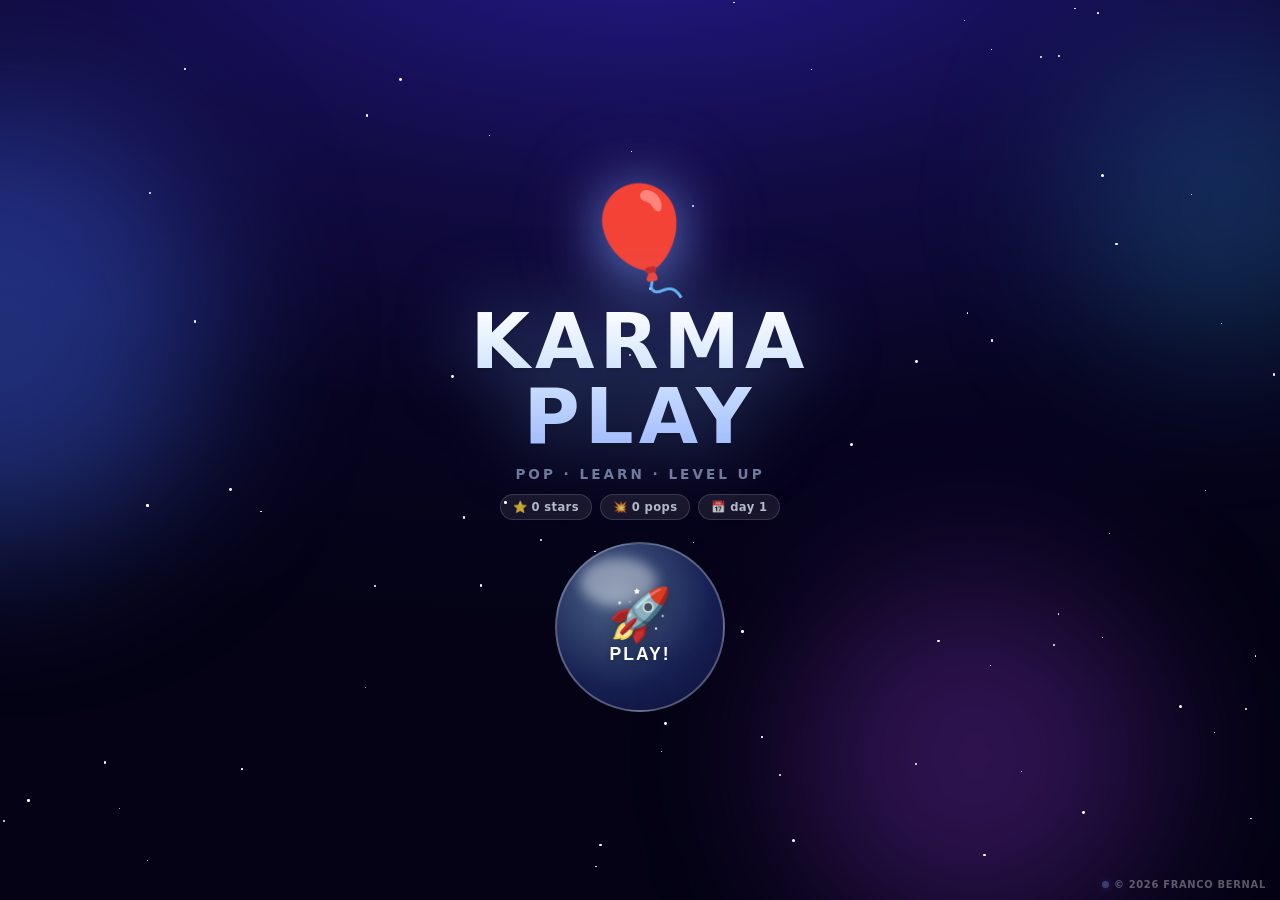
==== commit b8521c64: "Open straight into the game: remove the intro video Its markup, styles and script are gone, the welc" ====
--- a/index.html
+++ b/index.html
@@ -569,55 +569,13 @@
   .bgP{opacity:.25}
 }
 
-/* ═══════════════════════════════════════════════════
-   INTRO VIDEO — autoplay muted, then main PLAY screen
-═══════════════════════════════════════════════════ */
-#sIntro{
-  z-index:200;background:#03010f;
-  overflow:hidden;pointer-events:none}
-#introStage{
-  position:absolute;inset:0;overflow:hidden;background:#03010f}
-#introVid{
-  position:absolute;inset:0;width:100%;height:100%;
-  object-fit:cover;object-position:center;
-  background:#03010f;
-  opacity:0;
-  transition:opacity .45s ease}
-#introVid.on{opacity:1}
-#introVid.out{opacity:0;transition:opacity .55s ease}
-#introVeil{
-  position:absolute;inset:0;z-index:2;pointer-events:none;
-  background:
-    radial-gradient(ellipse 90% 75% at 50% 45%,transparent 35%,rgba(3,1,15,.25) 75%,rgba(3,1,15,.55) 100%)}
-#introFlash{
-  position:absolute;inset:0;z-index:20;pointer-events:none;
-  background:#03010f;
-  opacity:0;transition:opacity .5s ease}
-#introFlash.on{opacity:1}
-#sIntro.leaving{pointer-events:none}
 </style>
 </head>
 <body>
 
-<!-- INTRO: silent video, then main welcome/PLAY -->
-<div class="scr" id="sIntro" aria-hidden="true">
-  <div id="introStage">
-    <video id="introVid"
-      muted defaultMuted
-      playsinline webkit-playsinline
-      autoplay
-      preload="auto"
-      disablePictureInPicture
-      controlslist="nodownload noplaybackrate noremoteplayback">
-      <source src="intro.mp4" type="video/mp4">
-    </video>
-    <div id="introVeil"></div>
-  </div>
-  <div id="introFlash"></div>
-</div>
 
 <!-- WELCOME -->
-<div class="scr hide" id="sWelcome">
+<div class="scr" id="sWelcome">
   <div id="wBg"></div>
   <div id="wIco">🎈</div>
   <div id="wTitle">KARMA<br>PLAY</div>
@@ -1354,9 +1312,7 @@
 // ════════════════════════════════════════════════════
 // SCREENS
 // ════════════════════════════════════════════════════
-const SCREENS = ['sIntro','sWelcome','sThemes','sGame'];
-let introDone = false;
-let introFinishing = false;
+const SCREENS = ['sWelcome','sThemes','sGame'];
 
 function showScr(id) {
   SCREENS.forEach(s => document.getElementById(s).classList.toggle('hide', s !== id));
@@ -1374,102 +1330,6 @@
   showScr('sThemes');
 }
 
-// ── Intro video: autoplay muted → main welcome. No gates, no skip, no sound.
-function introMediaUrl() {
-  try {
-    if (location.protocol === 'file:') return 'intro.mp4';
-    let path = location.pathname || '/';
-    if (path.endsWith('/index.html')) path = path.slice(0, -10);
-    else if (!path.endsWith('/')) path = path + '/';
-    return location.origin + path + 'intro.mp4';
-  } catch (e) { return 'intro.mp4'; }
-}
-
-function finishIntro() {
-  if (introFinishing || introDone) return;
-  introFinishing = true;
-  const root = document.getElementById('sIntro');
-  const vid = document.getElementById('introVid');
-  const flash = document.getElementById('introFlash');
-  if (root) root.classList.add('leaving');
-  if (vid) {
-    try { vid.pause(); } catch (e) {}
-    vid.classList.add('out');
-  }
-  if (flash) flash.classList.add('on');
-
-  setTimeout(() => {
-    introDone = true;
-    if (vid) {
-      try { vid.removeAttribute('src'); vid.load(); } catch (e) {}
-    }
-    refreshWelcomeMeta();
-    showScr('sWelcome');
-    const w = document.getElementById('sWelcome');
-    if (w) {
-      w.style.opacity = '0';
-      w.style.transition = 'opacity .55s ease';
-      requestAnimationFrame(() => { w.style.opacity = '1'; });
-      setTimeout(() => { w.style.transition = ''; w.style.opacity = ''; }, 650);
-    }
-  }, 480);
-}
-
-function runIntro() {
-  if (introDone || introFinishing) return;
-  const vid = document.getElementById('introVid');
-  if (!vid) { finishIntro(); return; }
-
-  // Reduced motion: go straight to main
-  try {
-    if (window.matchMedia && window.matchMedia('(prefers-reduced-motion: reduce)').matches) {
-      finishIntro();
-      return;
-    }
-  } catch (e) {}
-
-  const src = introMediaUrl();
-  if (!vid.getAttribute('data-src-set')) {
-    vid.src = src;
-    vid.setAttribute('data-src-set', '1');
-  }
-  vid.muted = true;
-  vid.defaultMuted = true;
-  vid.volume = 0;
-  vid.playsInline = true;
-  vid.setAttribute('muted', '');
-  vid.setAttribute('playsinline', '');
-  vid.setAttribute('webkit-playsinline', '');
-  vid.classList.add('on');
-
-  const failSafe = setTimeout(() => {
-    if (!introDone) finishIntro();
-  }, 9000);
-
-  const done = () => {
-    clearTimeout(failSafe);
-    finishIntro();
-  };
-  vid.addEventListener('ended', done, { once: true });
-  vid.addEventListener('error', done, { once: true });
-
-  const tryPlay = () => {
-    const p = vid.play();
-    if (p && p.catch) {
-      p.catch(() => {
-        // Muted autoplay should work; if not, don't block the game
-        done();
-      });
-    }
-  };
-
-  if (vid.readyState >= 2) tryPlay();
-  else {
-    vid.addEventListener('canplay', tryPlay, { once: true });
-    try { vid.load(); } catch (e) {}
-    tryPlay();
-  }
-}
 
 // Welcome art
 (function buildStars() {
@@ -2240,7 +2100,8 @@
 });
 
 // ── Bindings ───────────────────────────────────────
-runIntro();
+refreshWelcomeMeta();
+showScr('sWelcome');
 document.getElementById('wPlay').addEventListener('click', goThemes);
 document.getElementById('bThemesBack').addEventListener('click', goWelcome);
 document.getElementById('homeBtn').addEventListener('click', goWelcome);
